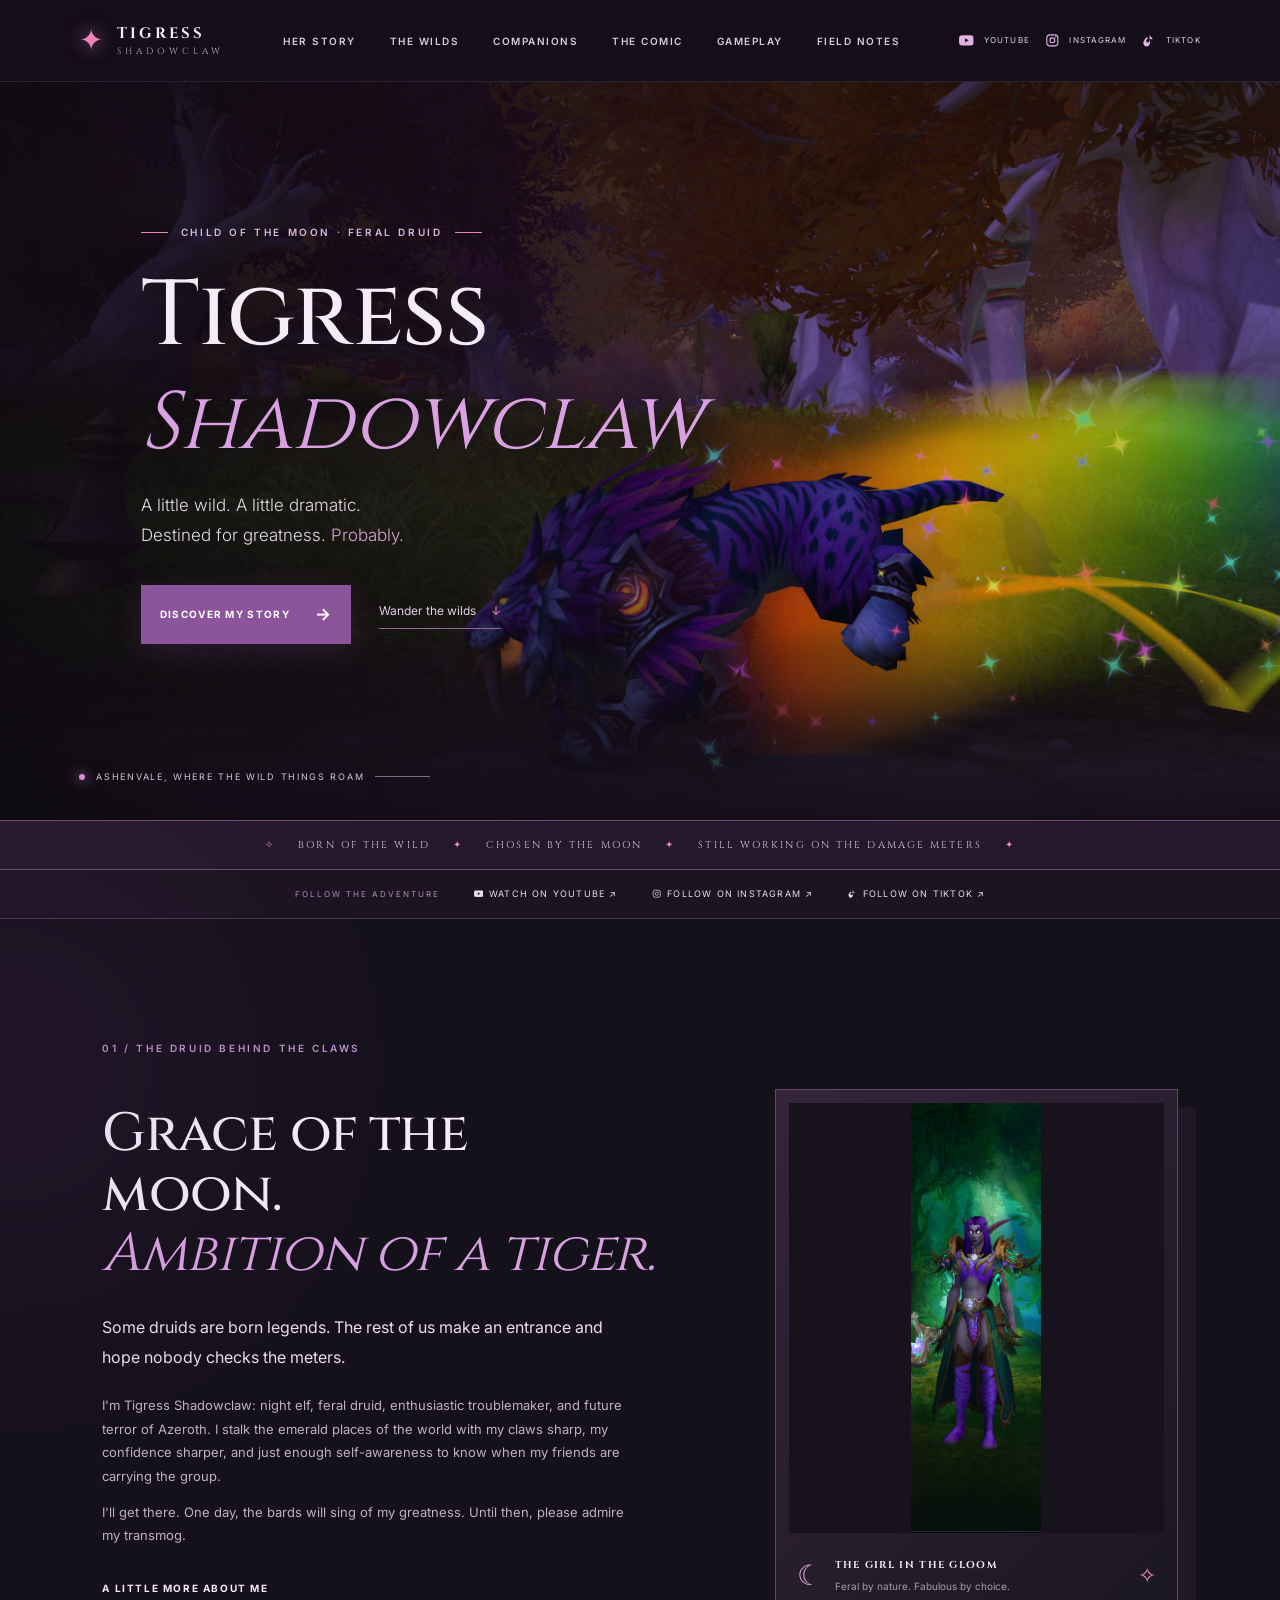
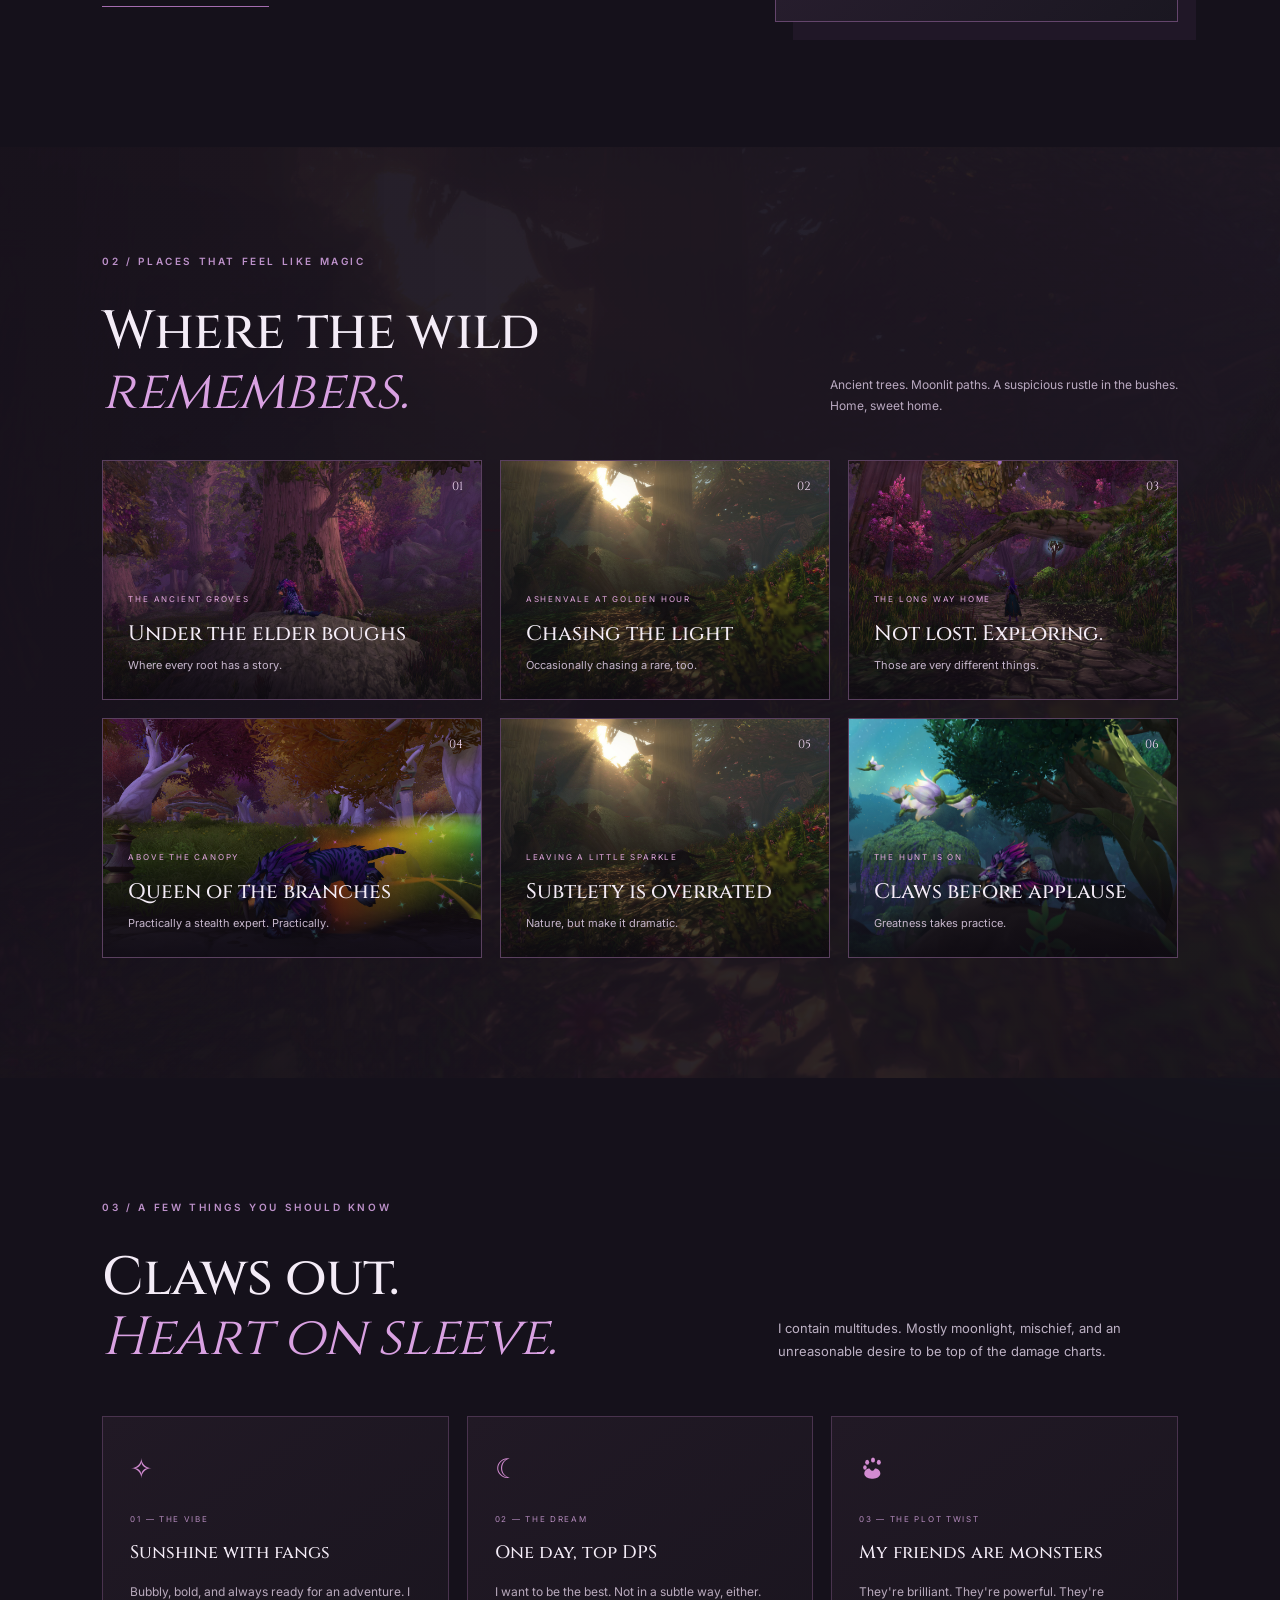
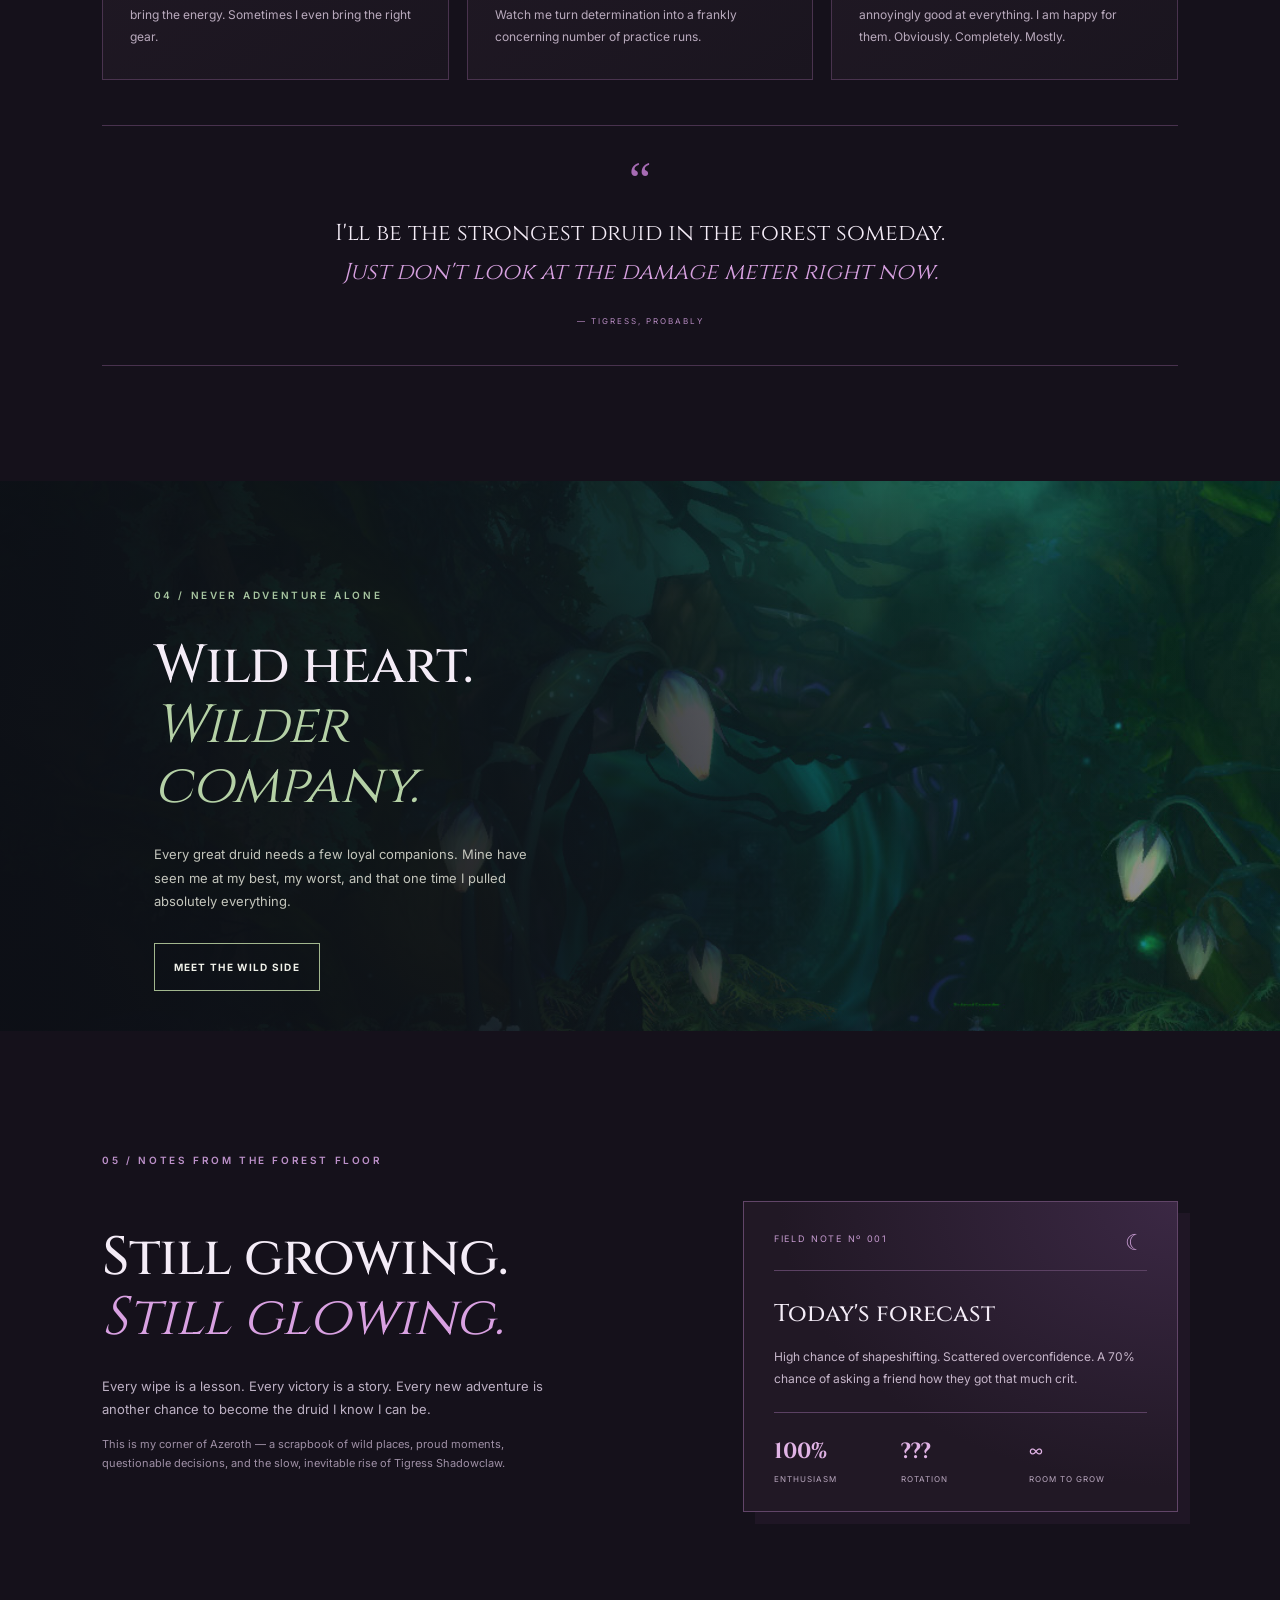
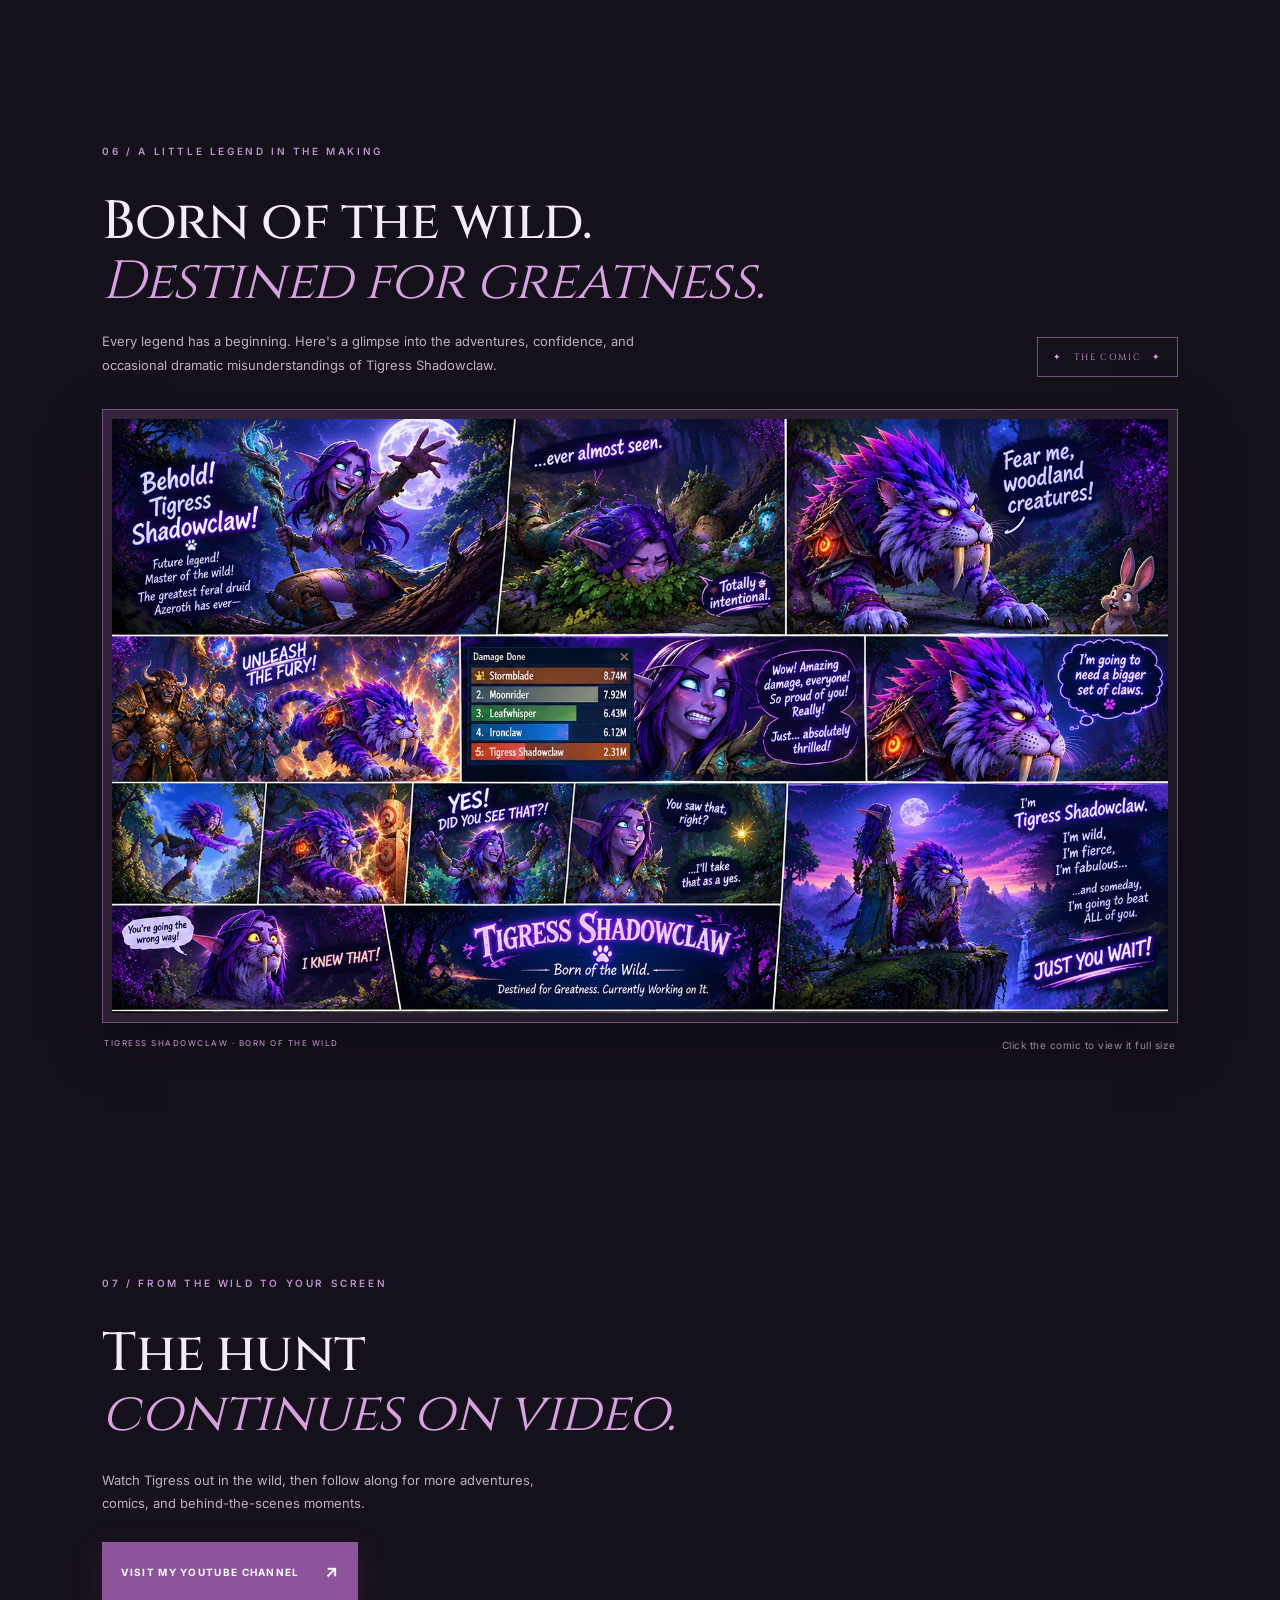
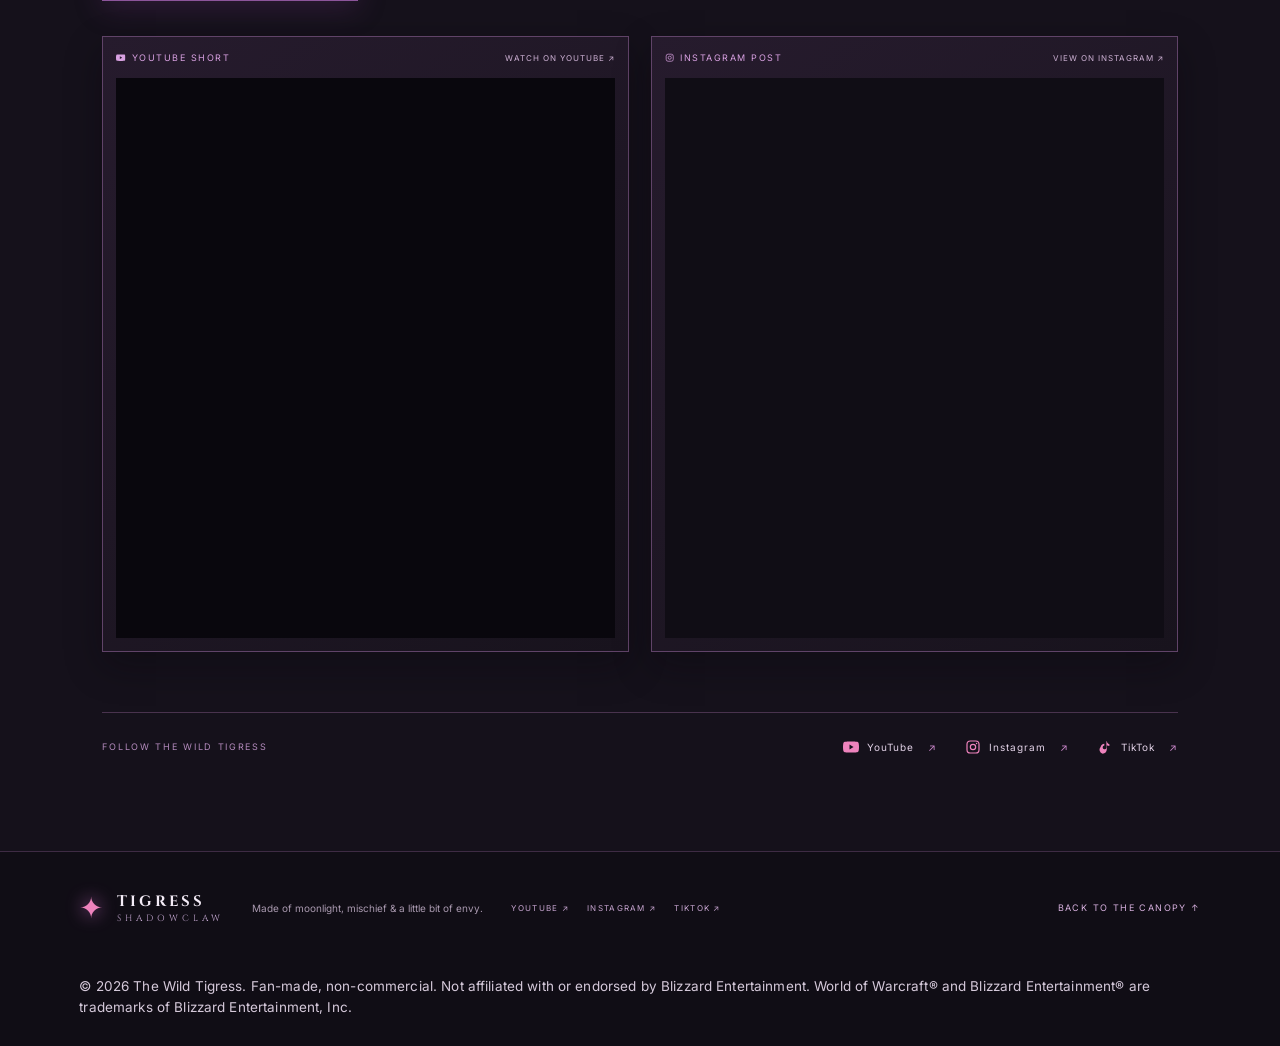
==== index.html @ ec0733a1 "Replace text-symbol social marks with inline icons. YouTube, Instagram, and TikTok now use small SVG" ====
<!DOCTYPE html>
<html lang="en">
<head>
<meta charset="utf-8">
<meta name="viewport" content="width=device-width, initial-scale=1">
<meta name="theme-color" content="#15111b">
<meta name="description" content="The Wild Tigress: the wilds, adventures, and almost-legendary deeds of Tigress Shadowclaw, Night Elf feral druid of Azeroth.">
<title>The Wild Tigress — Tigress Shadowclaw</title>
<link rel="icon" href="/favicon.ico" sizes="any">
<link rel="icon" type="image/png" sizes="32x32" href="assets/favicon-32.png">
<link rel="icon" type="image/png" sizes="16x16" href="assets/favicon-16.png">
<link rel="apple-touch-icon" href="assets/apple-touch-icon.png">
<meta property="og:type" content="website">
<meta property="og:site_name" content="The Wild Tigress">
<meta property="og:title" content="The Wild Tigress — Tigress Shadowclaw">
<meta property="og:description" content="The Wild Tigress: the wilds, adventures, and almost-legendary deeds of Tigress Shadowclaw, Night Elf feral druid of Azeroth.">
<meta property="og:url" content="https://www.thewildtigress.com/">
<meta property="og:image" content="https://www.thewildtigress.com/assets/og-share.jpg">
<meta property="og:image:width" content="1200">
<meta property="og:image:height" content="630">
<meta property="og:image:alt" content="The Wild Tigress — Tigress Shadowclaw, Night Elf feral druid">
<meta name="twitter:card" content="summary_large_image">
<meta name="twitter:title" content="The Wild Tigress — Tigress Shadowclaw">
<meta name="twitter:description" content="The Wild Tigress: the wilds, adventures, and almost-legendary deeds of Tigress Shadowclaw, Night Elf feral druid of Azeroth.">
<meta name="twitter:image" content="https://www.thewildtigress.com/assets/og-share.jpg">
<link rel="preconnect" href="https://fonts.googleapis.com">
<link rel="preconnect" href="https://fonts.gstatic.com" crossorigin>
<link href="https://fonts.googleapis.com/css2?family=Cinzel:wght@400;500;600;700;800&family=Inter:wght@300;400;500;600;700&display=swap" rel="stylesheet">
<link rel="stylesheet" href="style.css">
</head>
<body>
<svg class="icon-sprite" xmlns="http://www.w3.org/2000/svg" aria-hidden="true">
  <symbol id="icon-youtube" viewBox="0 0 24 24"><path d="M23.5 6.2a3 3 0 0 0-2.1-2.1C19.5 3.6 12 3.6 12 3.6s-7.5 0-9.4.5A3 3 0 0 0 .5 6.2 31.8 31.8 0 0 0 0 12a31.8 31.8 0 0 0 .5 5.8 3 3 0 0 0 2.1 2.1c1.9.5 9.4.5 9.4.5s7.5 0 9.4-.5a3 3 0 0 0 2.1-2.1A31.8 31.8 0 0 0 24 12a31.8 31.8 0 0 0-.5-5.8zM9.75 15.57V8.43L15.84 12l-6.09 3.57z"/></symbol>
  <symbol id="icon-instagram" viewBox="0 0 24 24"><rect x="3" y="3" width="18" height="18" rx="5" fill="none" stroke="currentColor" stroke-width="1.8"/><circle cx="12" cy="12" r="4" fill="none" stroke="currentColor" stroke-width="1.8"/><circle cx="17.4" cy="6.6" r="1.1"/></symbol>
  <symbol id="icon-tiktok" viewBox="0 0 24 24"><path d="M14.5 3c.4 2.4 1.8 4.2 4.1 4.8v2.6c-1.4 0-2.7-.4-3.9-1.2v6.7c0 3.4-2.7 6.1-6.2 6.1A6.1 6.1 0 0 1 5.4 12c.5-2.8 2.8-4.8 5.6-5v2.7c-1.3.2-2.4 1.3-2.5 2.7a2.9 2.9 0 0 0 3.4 2.9c1.3-.2 2.2-1.3 2.2-2.6V3h2.4z"/></symbol>
  <symbol id="icon-paw" viewBox="0 0 24 24"><ellipse cx="7" cy="7.1" rx="1.7" ry="2.15"/><ellipse cx="12" cy="5.2" rx="1.7" ry="2.15"/><ellipse cx="17" cy="7.1" rx="1.7" ry="2.15"/><ellipse cx="5.1" cy="11.5" rx="1.5" ry="1.9"/><path d="M12 21.2c3.5 0 6.3-2 6.3-4.7 0-2.2-2.2-3.5-3.7-4-.6-.2-1.3.3-1.6.9-.3.6-.9.9-1.5.9h-.2c-.6 0-1.2-.3-1.5-.9-.3-.6-1-1.1-1.6-.9-1.5.5-3.7 1.8-3.7 4 0 2.7 2.8 4.7 6.3 4.7z"/></symbol>
</svg>
<div class="ambient ambient-one"></div><div class="ambient ambient-two"></div>
<header class="topbar">
  <a class="brand" href="#home" aria-label="Tigress Shadowclaw home"><span class="brand-mark">✦</span><span><b>TIGRESS</b><small>SHADOWCLAW</small></span></a>
  <button class="menu-toggle" aria-label="Open navigation" aria-expanded="false">☰</button>
  <nav class="nav" id="nav">
    <a href="#story">HER STORY</a><a href="#wilds">THE WILDS</a><a href="#companions">COMPANIONS</a><a href="#comic">THE COMIC</a><a href="#gameplay">GAMEPLAY</a><a href="#fieldnotes">FIELD NOTES</a>
  </nav>
  <div class="top-social"><a href="https://www.youtube.com/@TheWildTigress" target="_blank" rel="noopener noreferrer" aria-label="Visit Tigress Shadowclaw on YouTube"><svg class="icon" aria-hidden="true"><use href="#icon-youtube"></use></svg><span>YOUTUBE</span></a><a href="https://www.instagram.com/the.wild.tigress/" target="_blank" rel="noopener noreferrer" aria-label="Visit Tigress Shadowclaw on Instagram"><svg class="icon" aria-hidden="true"><use href="#icon-instagram"></use></svg><span>INSTAGRAM</span></a><a href="https://www.tiktok.com/@thewildtigress" target="_blank" rel="noopener noreferrer" aria-label="Visit The Wild Tigress on TikTok"><svg class="icon" aria-hidden="true"><use href="#icon-tiktok"></use></svg><span>TIKTOK</span></a></div>
</header>

<main>
<section class="hero" id="home">
  <video class="hero-video" autoplay muted loop playsinline preload="metadata" poster="assets/feral-canopy.jpg" aria-label="Tigress Shadowclaw prowling through an enchanted forest">
    <source src="assets/tigress-banner.mp4" type="video/mp4">
  </video><div class="hero-shade"></div>
  <div class="hero-content">
    <div class="eyebrow"><span class="eyebrow-line"></span> CHILD OF THE MOON · FERAL DRUID <span class="eyebrow-line"></span></div>
    <h1>Tigress<br><em>Shadowclaw</em></h1>
    <p class="hero-subtitle">A little wild. A little dramatic.<br>Destined for greatness. <span>Probably.</span></p>
    <div class="hero-actions"><a class="button button-primary" href="#story">DISCOVER MY STORY <span>→</span></a><a class="text-link" href="#wilds">Wander the wilds <span>↓</span></a></div>
  </div>
  <div class="hero-caption"><span class="caption-dot"></span> ASHENVALE, WHERE THE WILD THINGS ROAM <span class="caption-rule"></span></div>
</section>

<div class="marquee" aria-label="Druid motto"><span>✧</span> BORN OF THE WILD <i>✦</i> CHOSEN BY THE MOON <i>✦</i> STILL WORKING ON THE DAMAGE METERS <i>✦</i></div>
<div class="top-follow"><span>FOLLOW THE ADVENTURE</span><a href="https://www.youtube.com/@TheWildTigress" target="_blank" rel="noopener noreferrer"><svg class="icon" aria-hidden="true"><use href="#icon-youtube"></use></svg> WATCH ON YOUTUBE ↗</a><a href="https://www.instagram.com/the.wild.tigress/" target="_blank" rel="noopener noreferrer"><svg class="icon" aria-hidden="true"><use href="#icon-instagram"></use></svg> FOLLOW ON INSTAGRAM ↗</a><a href="https://www.tiktok.com/@thewildtigress" target="_blank" rel="noopener noreferrer"><svg class="icon" aria-hidden="true"><use href="#icon-tiktok"></use></svg> FOLLOW ON TIKTOK ↗</a></div>

<section class="intro section-wrap" id="story">
  <div class="section-kicker">01 / THE DRUID BEHIND THE CLAWS</div>
  <div class="intro-grid">
    <div class="intro-copy"><h2>Grace of the moon.<br><em>Ambition of a tiger.</em></h2>
      <p class="lead">Some druids are born legends. The rest of us make an entrance and hope nobody checks the meters.</p>
      <p>I'm Tigress Shadowclaw: night elf, feral druid, enthusiastic troublemaker, and future terror of Azeroth. I stalk the emerald places of the world with my claws sharp, my confidence sharper, and just enough self-awareness to know when my friends are carrying the group.</p>
      <p>I'll get there. One day, the bards will sing of my greatness. Until then, please admire my transmog.</p>
      <a class="underlined-link" href="#fieldnotes">A LITTLE MORE ABOUT ME</a>
    </div>
    <div class="portrait-card"><div class="portrait-frame"><img src="assets/tigress-portrait.png" alt="Tigress Shadowclaw, purple-skinned night elf druid in nature-inspired armor"></div><div class="portrait-label"><span class="moon-symbol">☾</span><div><b>THE GIRL IN THE GLOOM</b><small>Feral by nature. Fabulous by choice.</small></div><span class="portrait-star">✧</span></div></div>
  </div>
</section>

<section class="wilds" id="wilds">
  <div class="wilds-backdrop"></div>
  <div class="section-wrap wilds-inner">
    <div class="section-kicker">02 / PLACES THAT FEEL LIKE MAGIC</div>
    <div class="wilds-heading"><h2>Where the wild<br><em>remembers.</em></h2><p>Ancient trees. Moonlit paths. A suspicious rustle in the bushes.<br>Home, sweet home.</p></div>
    <div class="gallery">
      <article class="gallery-card gallery-large"><img src="assets/moonlit-grove.jpg" alt="A quiet purple forest filled with ancient trees"><div class="gallery-overlay"><span>THE ANCIENT GROVES</span><h3>Under the elder boughs</h3><p>Where every root has a story.</p></div><span class="card-number">01</span></article>
      <article class="gallery-card"><img src="assets/sunlit-wilds.jpg" alt="Golden sunlight falling across a lush forest floor"><div class="gallery-overlay"><span>ASHENVALE AT GOLDEN HOUR</span><h3>Chasing the light</h3><p>Occasionally chasing a rare, too.</p></div><span class="card-number">02</span></article>
      <article class="gallery-card"><img src="assets/forest-path.jpg" alt="A winding stone path through a mystical purple forest"><div class="gallery-overlay"><span>THE LONG WAY HOME</span><h3>Not lost. Exploring.</h3><p>Those are very different things.</p></div><span class="card-number">03</span></article>
      <article class="gallery-card"><img src="assets/feral-canopy.jpg" alt="Tigress in her vivid purple feral cat form beneath enchanted forest flowers"><div class="gallery-overlay"><span>ABOVE THE CANOPY</span><h3>Queen of the branches</h3><p>Practically a stealth expert. Practically.</p></div><span class="card-number">04</span></article>
      <article class="gallery-card"><img src="assets/feral-rainbow-trail.jpg" alt="Tigress racing through a forest with a trail of magical color"><div class="gallery-overlay"><span>LEAVING A LITTLE SPARKLE</span><h3>Subtlety is overrated</h3><p>Nature, but make it dramatic.</p></div><span class="card-number">05</span></article>
      <article class="gallery-card"><img src="assets/canopy-prowl.jpg" alt="Tigress prowling along a forest path in her feral form"><div class="gallery-overlay"><span>THE HUNT IS ON</span><h3>Claws before applause</h3><p>Greatness takes practice.</p></div><span class="card-number">06</span></article>
    </div>
  </div>
</section>

<section class="personality section-wrap">
  <div class="section-kicker">03 / A FEW THINGS YOU SHOULD KNOW</div>
  <div class="personality-head"><h2>Claws out.<br><em>Heart on sleeve.</em></h2><p>I contain multitudes. Mostly moonlight, mischief, and an unreasonable desire to be top of the damage charts.</p></div>
  <div class="traits">
    <article class="trait"><div class="trait-icon">✧</div><div class="trait-num">01 — THE VIBE</div><h3>Sunshine with fangs</h3><p>Bubbly, bold, and always ready for an adventure. I bring the energy. Sometimes I even bring the right gear.</p></article>
    <article class="trait"><div class="trait-icon">☾</div><div class="trait-num">02 — THE DREAM</div><h3>One day, top DPS</h3><p>I want to be the best. Not in a subtle way, either. Watch me turn determination into a frankly concerning number of practice runs.</p></article>
    <article class="trait"><div class="trait-icon"><svg class="icon" aria-hidden="true"><use href="#icon-paw"></use></svg></div><div class="trait-num">03 — THE PLOT TWIST</div><h3>My friends are monsters</h3><p>They're brilliant. They're powerful. They're annoyingly good at everything. I am happy for them. Obviously. Completely. Mostly.</p></article>
  </div>
  <div class="confession"><span class="quote-mark">“</span><p>I'll be the strongest druid in the forest someday.<br><em>Just don't look at the damage meter right now.</em></p><span class="confession-sig">— TIGRESS, PROBABLY</span></div>
</section>

<section class="companion-feature" id="companions">
  <img src="assets/spirit-companion.jpg" alt="A blue-purple druidic beast among glowing flowers and teal forest light">
  <div class="companion-overlay"></div><div class="companion-copy"><div class="section-kicker">04 / NEVER ADVENTURE ALONE</div><h2>Wild heart.<br><em>Wilder company.</em></h2><p>Every great druid needs a few loyal companions. Mine have seen me at my best, my worst, and that one time I pulled absolutely everything.</p><a class="button button-outline" href="#wilds">MEET THE WILD SIDE</a></div>
</section>

<section class="fieldnotes section-wrap" id="fieldnotes">
  <div class="section-kicker">05 / NOTES FROM THE FOREST FLOOR</div>
  <div class="fieldnotes-grid"><div><h2>Still growing.<br><em>Still glowing.</em></h2><p>Every wipe is a lesson. Every victory is a story. Every new adventure is another chance to become the druid I know I can be.</p><p class="fieldnote-small">This is my corner of Azeroth — a scrapbook of wild places, proud moments, questionable decisions, and the slow, inevitable rise of Tigress Shadowclaw.</p></div>
  <div class="note-card"><div class="note-top"><span>FIELD NOTE Nº 001</span><span>☾</span></div><h3>Today's forecast</h3><p>High chance of shapeshifting. Scattered overconfidence. A 70% chance of asking a friend how they got that much crit.</p><div class="note-stats"><div><b>100%</b><small>ENTHUSIASM</small></div><div><b>???</b><small>ROTATION</small></div><div><b>∞</b><small>ROOM TO GROW</small></div></div></div></div>
</section>

<section class="comic-section section-wrap" id="comic">
  <div class="section-kicker">06 / A LITTLE LEGEND IN THE MAKING</div>
  <div class="comic-heading"><div><h2>Born of the wild.<br><em>Destined for greatness.</em></h2><p>Every legend has a beginning. Here's a glimpse into the adventures, confidence, and occasional dramatic misunderstandings of Tigress Shadowclaw.</p></div><span class="comic-seal">✦ &nbsp; THE COMIC &nbsp; ✦</span></div>
  <a class="comic-art-link" href="assets/born-of-the-wild-comic.webp" target="_blank" rel="noopener noreferrer" aria-label="Open the full Tigress Shadowclaw comic in a new tab"><img class="comic-art" src="assets/born-of-the-wild-comic.webp" alt="Tigress Shadowclaw: Born of the Wild comic, featuring Tigress in night elf and purple saber-toothed cat forms"></a>
  <p class="comic-caption">TIGRESS SHADOWCLAW · BORN OF THE WILD <span>Click the comic to view it full size</span></p>
</section>

<section class="gameplay section-wrap" id="gameplay">
  <div class="section-kicker">07 / FROM THE WILD TO YOUR SCREEN</div>
  <div class="gameplay-copy gameplay-intro"><h2>The hunt<br><em>continues on video.</em></h2>
    <p>Watch Tigress out in the wild, then follow along for more adventures, comics, and behind-the-scenes moments.</p>
    <a class="button button-primary" href="https://www.youtube.com/@TheWildTigress" target="_blank" rel="noopener noreferrer">VISIT MY YOUTUBE CHANNEL <span>↗</span></a>
  </div>
  <div class="featured-media">
    <article class="media-card"><div class="media-heading"><span class="media-platform"><svg class="icon" aria-hidden="true"><use href="#icon-youtube"></use></svg> YOUTUBE SHORT</span><a href="https://www.youtube.com/shorts/rbfFp2AaDOM" target="_blank" rel="noopener noreferrer">WATCH ON YOUTUBE ↗</a></div>
      <div class="youtube-frame"><iframe src="https://www.youtube.com/embed/rbfFp2AaDOM" title="Date Night Goes Wrong | Tigress Shadowclaw Short" loading="lazy" allow="accelerometer; autoplay; clipboard-write; encrypted-media; gyroscope; picture-in-picture; web-share" referrerpolicy="strict-origin-when-cross-origin" allowfullscreen></iframe></div>
    </article>
    <article class="media-card instagram-card"><div class="media-heading"><span class="media-platform"><svg class="icon" aria-hidden="true"><use href="#icon-instagram"></use></svg> INSTAGRAM POST</span><a href="https://www.instagram.com/p/DfJedO3Om3U/" target="_blank" rel="noopener noreferrer">VIEW ON INSTAGRAM ↗</a></div>
      <div class="instagram-embed-wrap"><iframe src="https://www.instagram.com/p/DfJedO3Om3U/embed" title="Tigress Shadowclaw Instagram post" loading="lazy" allowtransparency="true" frameborder="0" scrolling="no"></iframe></div>
    </article>
  </div>
  <div class="social-strip"><span class="social-label">FOLLOW THE WILD TIGRESS</span><a href="https://www.youtube.com/@TheWildTigress" target="_blank" rel="noopener noreferrer"><span class="social-icon"><svg class="icon" aria-hidden="true"><use href="#icon-youtube"></use></svg></span> YouTube <span class="social-arrow">↗</span></a><a href="https://www.instagram.com/the.wild.tigress/" target="_blank" rel="noopener noreferrer"><span class="social-icon"><svg class="icon" aria-hidden="true"><use href="#icon-instagram"></use></svg></span> Instagram <span class="social-arrow">↗</span></a><a href="https://www.tiktok.com/@thewildtigress" target="_blank" rel="noopener noreferrer"><span class="social-icon"><svg class="icon" aria-hidden="true"><use href="#icon-tiktok"></use></svg></span> TikTok <span class="social-arrow">↗</span></a></div>
</section>
</main>

<footer><a class="brand footer-brand" href="#home"><span class="brand-mark">✦</span><span><b>TIGRESS</b><small>SHADOWCLAW</small></span></a><p>Made of moonlight, mischief & a little bit of envy.</p><div class="footer-social"><a href="https://www.youtube.com/@TheWildTigress" target="_blank" rel="noopener noreferrer">YOUTUBE ↗</a><a href="https://www.instagram.com/the.wild.tigress/" target="_blank" rel="noopener noreferrer">INSTAGRAM ↗</a><a href="https://www.tiktok.com/@thewildtigress" target="_blank" rel="noopener noreferrer">TIKTOK ↗</a></div><a href="#home" class="back-top">BACK TO THE CANOPY ↑</a><p class="copyright">© 2026 The Wild Tigress. Fan-made, non-commercial. Not affiliated with or endorsed by Blizzard Entertainment. World of Warcraft® and Blizzard Entertainment® are trademarks of Blizzard Entertainment, Inc.</p></footer>
<script src="script.js"></script>
</body></html>
---- style.css ----
*{box-sizing:border-box} :root{--ink:#f4ecf7;--muted:#bdb1c4;--bg:#15111b;--panel:#201725;--violet:#b875d1;--pink:#ee83bd;--green:#9ebc8d;--gold:#d6bd85;--serif:'Cinzel',Georgia,serif;--sans:'Inter',Arial,sans-serif}html{scroll-behavior:smooth;scroll-padding-top:82px}body{margin:0;background:var(--bg);color:var(--ink);font-family:var(--sans);font-size:14px;line-height:1.8;overflow-x:hidden}a{color:inherit;text-decoration:none}.ambient{position:absolute;width:430px;height:430px;border-radius:50%;filter:blur(130px);opacity:.11;pointer-events:none}.ambient-one{top:850px;left:-200px;background:#8b3fa7}.ambient-two{top:2200px;right:-200px;background:#267d68}.topbar{height:82px;padding:0 6.2%;display:flex;align-items:center;justify-content:space-between;gap:30px;position:sticky;top:0;z-index:20;background:rgba(20,15,25,.93);border-bottom:1px solid rgba(220,185,231,.12);backdrop-filter:blur(18px)}.brand{display:flex;align-items:center;gap:12px;letter-spacing:2px}.brand-mark{font-size:29px;color:var(--pink);text-shadow:0 0 18px #bd6abf}.brand b,.brand small{display:block;font-family:var(--serif);line-height:1.35}.brand b{font-size:15px;letter-spacing:3px}.brand small{font-size:9px;color:#c5a8d2;letter-spacing:4px}.nav{display:flex;gap:34px}.nav a,.top-cta{font-size:10px;letter-spacing:1.5px;font-weight:600;color:#d9ccdf;transition:color .2s}.nav a:hover,.top-cta:hover{color:var(--pink)}.top-cta{border:1px solid #75527d;padding:11px 15px}.top-cta span{margin-left:9px;color:var(--pink)}.menu-toggle{display:none;background:none;border:0;color:white;font-size:24px}.hero{height:min(780px,82vh);min-height:600px;position:relative;display:flex;align-items:center;overflow:hidden;background:#1a1820}.hero-video,.hero-shade{position:absolute;inset:0;width:100%;height:100%}.hero-video{object-fit:cover;object-position:center 48%;transform:scale(1.025);background:#15111b}.hero-shade{background:linear-gradient(90deg,rgba(14,10,17,.91) 0%,rgba(19,12,23,.68) 37%,rgba(20,12,22,.16) 74%,rgba(18,12,20,.3) 100%),linear-gradient(0deg,#15111b 0%,transparent 26%,rgba(13,9,17,.12) 75%,rgba(13,9,17,.35) 100%)}.hero-content{position:relative;z-index:1;margin-left:11%;padding:35px 0 70px;max-width:680px}.eyebrow,.section-kicker{font-size:10px;letter-spacing:2.6px;color:#d8b7e1;font-weight:600}.eyebrow{display:flex;align-items:center;gap:13px}.eyebrow-line{width:27px;height:1px;background:var(--pink)}h1,h2,h3,p{margin-top:0}h1,h2{font-family:var(--serif);font-weight:500;line-height:1.12;letter-spacing:-.8px}h1{font-size:clamp(48px,7.2vw,94px);margin:24px 0 18px;text-shadow:0 5px 35px #130c19}h1 em,h2 em{font-weight:400;color:#d9a1e2}h1 em{font-size:.88em}.hero-subtitle{font-size:17px;line-height:1.8;color:#e6dce9;font-weight:300}.hero-subtitle span{color:#d4a6d9}.hero-actions{display:flex;align-items:center;gap:28px;margin-top:34px}.button{display:inline-flex;align-items:center;gap:25px;padding:14px 19px;font-size:10px;font-weight:700;letter-spacing:1.3px;transition:transform .2s,background .2s}.button:hover{transform:translateY(-3px)}.button-primary{background:#8c559b;color:white;box-shadow:0 8px 28px #5c2d6955}.button-primary:hover{background:#a56bb1}.button span{font-size:17px}.text-link{font-size:12px;color:#e0d0e5;border-bottom:1px solid #8d6c95;padding-bottom:6px}.text-link span{margin-left:12px;color:var(--pink)}.hero-caption{position:absolute;left:6.2%;bottom:35px;font-size:9px;letter-spacing:1.7px;color:#d5c5d8;display:flex;align-items:center;gap:11px}.caption-dot{width:6px;height:6px;background:#d88ed4;border-radius:50%;box-shadow:0 0 12px #e79bd9}.caption-rule{width:55px;height:1px;background:#806d84}.marquee{padding:15px 10px;background:#24192a;border-top:1px solid #6d4a74;border-bottom:1px solid #6d4a74;text-align:center;font-family:var(--serif);font-size:10px;letter-spacing:2.1px;color:#d8c5df}.marquee span,.marquee i{font-style:normal;color:var(--pink);margin:0 18px}.section-wrap{width:min(1120px,84%);margin:0 auto}.intro{padding-top:120px;padding-bottom:125px}.section-kicker{margin-bottom:32px;color:#bd91ca}.intro-grid{display:grid;grid-template-columns:1.1fr .8fr;align-items:center;gap:11%}.intro h2,.personality h2,.fieldnotes h2,.companion-copy h2,.wilds h2{font-size:clamp(35px,4.2vw,54px);margin-bottom:27px}.intro-copy p{color:var(--muted);max-width:540px;font-size:13px}.intro-copy .lead{font-size:16px;color:#eaddec;line-height:1.9;margin-bottom:22px}.underlined-link{display:inline-block;margin-top:18px;font-size:10px;font-weight:700;letter-spacing:1.6px;border-bottom:1px solid #a46cb0;padding-bottom:9px}.underlined-link span{color:var(--pink);margin-left:15px}.portrait-card{position:relative;padding:13px;border:1px solid #64456c;background:linear-gradient(135deg,#35243b,#1a1721);box-shadow:18px 18px 0 rgba(106,64,113,.13)}.portrait-frame{height:430px;overflow:hidden;background:#17121c;display:flex;justify-content:center}.portrait-frame img{height:100%;width:100%;object-fit:contain;object-position:center top}.portrait-label{display:flex;align-items:center;gap:13px;padding:17px 8px 7px}.moon-symbol{font-size:28px;color:#d9a0df}.portrait-label b,.portrait-label small{display:block}.portrait-label b{font-family:var(--serif);font-size:10px;letter-spacing:1.3px}.portrait-label small{font-size:10px;color:#a99aad;margin-top:3px}.portrait-star{margin-left:auto;color:var(--pink);font-size:22px}.wilds{position:relative;padding:105px 0 120px;background:#1d1722;overflow:hidden}.wilds-backdrop{position:absolute;inset:0;background:linear-gradient(90deg,rgba(23,17,28,.97),rgba(26,18,31,.87)),url('assets/sunlit-wilds.jpg') center/cover;opacity:.95}.wilds-inner{position:relative}.wilds-heading{display:flex;align-items:end;justify-content:space-between;margin-bottom:38px}.wilds-heading h2{margin:0}.wilds-heading p{font-size:12px;color:#b9a9c0;margin:0 0 5px;max-width:370px}.gallery{display:grid;grid-template-columns:1.15fr 1fr 1fr;grid-auto-rows:240px;gap:18px}.gallery-card{position:relative;overflow:hidden;background:#2a2030;border:1px solid #5a405f}.gallery-card img{width:100%;height:100%;object-fit:cover;transition:transform .7s;filter:saturate(.85)}.gallery-card:hover img{transform:scale(1.05)}.gallery-card:after{content:"";position:absolute;inset:25% 0 0;background:linear-gradient(0deg,rgba(13,9,17,.9),transparent)}.gallery-overlay{position:absolute;z-index:1;bottom:23px;left:25px}.gallery-overlay span{font-size:8px;letter-spacing:1.8px;color:#e3a8e0}.gallery-overlay h3{font-family:var(--serif);font-weight:500;font-size:21px;margin:7px 0 2px}.gallery-overlay p{font-size:11px;color:#c6b6cc;margin:0}.card-number{position:absolute;right:18px;top:15px;z-index:2;font-family:var(--serif);color:#f2d9f4;font-size:12px}.personality{padding-top:120px;padding-bottom:115px}.personality-head{display:flex;align-items:end;justify-content:space-between;gap:40px}.personality-head h2{margin-bottom:0}.personality-head p{max-width:400px;color:var(--muted);font-size:13px;margin-bottom:5px}.traits{display:grid;grid-template-columns:repeat(3,1fr);gap:18px;margin-top:48px}.trait{border:1px solid #49334e;background:linear-gradient(145deg,#211925,#1a151f);padding:28px 27px 30px;min-height:260px;transition:border-color .25s,transform .25s}.trait:hover{border-color:#9c6ca8;transform:translateY(-4px)}.trait-icon{font-size:27px;color:#d28bd1;margin-bottom:18px}.trait-num{font-size:8px;letter-spacing:1.7px;color:#b48bbd}.trait h3{font-family:var(--serif);font-size:18px;font-weight:500;margin:11px 0}.trait p{color:#b9aabd;font-size:12px;line-height:1.9;margin:0}.confession{margin-top:45px;padding:34px 20px;text-align:center;border-top:1px solid #48324e;border-bottom:1px solid #48324e;position:relative}.quote-mark{font-family:Georgia,serif;font-size:50px;color:#a66bb4;line-height:.8}.confession p{font-family:var(--serif);font-size:clamp(16px,2.1vw,23px);line-height:1.7;margin:10px 0 13px}.confession p em{color:#d6a0df}.confession-sig{font-size:8px;letter-spacing:2px;color:#b68bc1}.companion-feature{height:550px;position:relative;overflow:hidden;background:#11221f}.companion-feature>img{position:absolute;inset:0;width:100%;height:100%;object-fit:cover;object-position:center 37%}.companion-overlay{position:absolute;inset:0;background:linear-gradient(90deg,rgba(13,15,22,.96),rgba(15,17,24,.82) 43%,rgba(14,18,20,.1) 100%),linear-gradient(0deg,rgba(16,13,20,.45),transparent)}.companion-copy{position:relative;padding:105px 0 0 12%;max-width:620px}.companion-copy .section-kicker{color:#a7c5a0}.companion-copy h2 em{color:#b5d1a6}.companion-copy p{color:#c3c5bc;max-width:400px;font-size:13px}.button-outline{border:1px solid #a2b78e;color:#f0f1e9;margin-top:16px}.button-outline:hover{background:#718d67}.fieldnotes{padding-top:120px;padding-bottom:125px}.fieldnotes-grid{display:grid;grid-template-columns:1fr .85fr;gap:12%;align-items:center}.fieldnotes-grid>div:first-child p{color:var(--muted);font-size:13px;max-width:450px}.fieldnote-small{font-size:11px!important;color:#9f90a6!important}.note-card{border:1px solid #614568;background:radial-gradient(ellipse at top right,#3b2844 0%,#211825 65%);padding:29px 30px 25px;box-shadow:12px 12px 0 rgba(122,71,132,.1)}.note-top{display:flex;justify-content:space-between;font-size:9px;letter-spacing:1.7px;color:#c69bd0;border-bottom:1px solid #5b4163;padding-bottom:17px}.note-top span:last-child{font-size:22px;line-height:1}.note-card h3{font-family:var(--serif);font-weight:500;font-size:24px;margin:22px 0 10px}.note-card p{font-size:12px;color:#c6b6ca}.note-stats{display:grid;grid-template-columns:repeat(3,1fr);border-top:1px solid #5b4163;padding-top:19px;margin-top:23px;gap:10px}.note-stats b,.note-stats small{display:block}.note-stats b{font-family:var(--serif);font-size:22px;color:#e0b3e5}.note-stats small{font-size:8px;letter-spacing:1px;color:#b9a7bf}footer{position:relative;display:flex;align-items:center;gap:28px;padding:30px 6.2% 55px;border-top:1px solid #3e2b44;background:#100d15}footer p{font-size:10px;color:#a999af;margin:0}footer .back-top{margin-left:auto;font-size:9px;letter-spacing:1.4px;color:#d8b1df}.copyright{position:absolute;bottom:14px;left:6.2%;font-size:7px;letter-spacing:1.2px;color:#75687b}@media(max-width:900px){.gallery{grid-template-columns:1fr 1fr;grid-auto-rows:220px}.gallery-large{grid-row:span 2}.topbar{padding:0 4%;gap:15px}.nav{gap:17px}.nav a{font-size:9px}.top-cta{display:none}.section-wrap{width:88%}.hero-content{margin-left:7%}.intro-grid{gap:6%;grid-template-columns:1fr .8fr}.portrait-frame{height:360px}.gallery{grid-template-rows:210px 210px}.companion-copy{padding-left:7%}}@media(max-width:650px){.gallery{grid-template-columns:1fr;grid-auto-rows:240px}.gallery-large{grid-row:auto}.topbar{height:70px}.menu-toggle{display:block;order:3}.nav{display:none;position:absolute;top:69px;left:0;right:0;padding:20px 7%;background:#19121f;border-bottom:1px solid #503657;flex-direction:column;gap:18px}.nav.open{display:flex}.nav a{font-size:11px}.hero{min-height:610px;height:78vh}.hero-content{margin-left:7%;margin-right:6%;padding-bottom:45px}.eyebrow{font-size:8px;letter-spacing:1.5px;gap:7px}.eyebrow-line{width:15px}h1{font-size:clamp(48px,13vw,72px)}.hero-subtitle{font-size:15px}.hero-actions{align-items:flex-start;flex-direction:column;gap:20px}.hero-caption{font-size:7px;letter-spacing:1px;left:5%;bottom:24px}.caption-rule{display:none}.marquee{font-size:8px;letter-spacing:1px}.marquee span,.marquee i{margin:0 5px}.section-wrap{width:86%}.intro,.personality,.fieldnotes{padding-top:78px;padding-bottom:80px}.intro-grid,.fieldnotes-grid{grid-template-columns:1fr;gap:42px}.intro h2,.personality h2,.fieldnotes h2,.companion-copy h2,.wilds h2{font-size:38px}.portrait-card{max-width:400px;margin:auto;width:100%}.portrait-frame{height:390px}.wilds{padding:78px 0}.wilds-heading,.personality-head{display:block}.wilds-heading p,.personality-head p{margin-top:22px}.gallery{grid-template-columns:1fr;grid-template-rows:280px 240px 240px}.gallery-large{grid-row:auto}.traits{grid-template-columns:1fr;margin-top:30px}.trait{min-height:0}.confession{margin-top:30px;padding:25px 10px}.companion-feature{height:590px}.companion-feature>img{object-position:60% center}.companion-overlay{background:linear-gradient(90deg,rgba(13,15,22,.94),rgba(15,17,24,.63) 80%),linear-gradient(0deg,rgba(16,13,20,.4),transparent)}.companion-copy{padding:80px 7% 0}.note-card{padding:24px 20px}.note-stats{gap:5px}.note-stats small{font-size:7px}footer{padding:28px 7% 60px;flex-wrap:wrap;gap:14px}footer p{order:3;width:100%}footer .back-top{font-size:8px}.copyright{left:7%;right:7%;font-size:6px;line-height:1.5}}@media(prefers-reduced-motion:reduce){html{scroll-behavior:auto}*,*:before,*:after{animation-duration:.01ms!important;animation-iteration-count:1!important;transition-duration:.01ms!important}}
.gameplay{padding-top:110px;padding-bottom:95px}.gameplay-grid{display:grid;grid-template-columns:1fr .9fr;gap:10%;align-items:center}.gameplay-copy h2{font-family:var(--serif);font-size:clamp(35px,4.2vw,54px);font-weight:500;line-height:1.12;letter-spacing:-.8px;margin:0 0 24px}.gameplay-copy h2 em{font-weight:400;color:#d9a1e2}.gameplay-copy p{color:var(--muted);font-size:13px;max-width:460px;margin-bottom:27px}.video-coming{min-height:270px;position:relative;display:flex;flex-direction:column;align-items:center;justify-content:center;text-align:center;padding:30px;border:1px solid #67486f;background:radial-gradient(ellipse at 50% 0%,#43294e 0%,#211825 66%);overflow:hidden}.video-coming:before,.video-coming:after{content:'✦  ·  ✧  ·  ✦';position:absolute;color:#b879ca;opacity:.45;letter-spacing:16px;font-size:18px}.video-coming:before{top:22px;left:15px}.video-coming:after{bottom:18px;right:8px}.play-orb{width:58px;height:58px;border-radius:50%;display:grid;place-items:center;padding-left:4px;background:#9155a1;color:white;box-shadow:0 0 35px #a85dbb66;font-size:19px;margin-bottom:20px;transition:transform .2s}.video-coming:hover .play-orb{transform:scale(1.08)}.video-tag{font-size:8px;letter-spacing:2px;color:#d9a1e2}.video-coming h3{font-family:var(--serif);font-size:23px;font-weight:500;margin:10px 0 4px}.video-coming p{color:#b9aabd;font-size:11px;margin:0}.social-strip{display:flex;align-items:center;gap:28px;border-top:1px solid #49334e;margin-top:60px;padding-top:25px}.social-label{font-size:9px;letter-spacing:1.7px;color:#b48bbd;margin-right:auto}.social-strip>a,.footer-social a{font-size:10px;letter-spacing:1px;color:#e2d2e7;transition:color .2s}.social-strip>a:hover,.footer-social a:hover{color:var(--pink)}.social-icon{color:var(--pink);font-size:15px;margin-right:7px}.social-arrow{color:#d08bd0;margin-left:8px}.footer-social{display:flex;gap:18px}.footer-social a{font-size:8px;letter-spacing:1.3px;color:#c7a5d0}
@media(max-width:900px){.gameplay-grid{gap:6%}.social-strip{gap:18px}}
@media(max-width:650px){.gameplay{padding-top:78px;padding-bottom:70px}.gameplay-grid{grid-template-columns:1fr;gap:35px}.video-coming{min-height:230px}.social-strip{align-items:flex-start;flex-wrap:wrap;gap:15px 20px;margin-top:38px}.social-label{width:100%;margin:0}.footer-social{order:4;width:100%}}

/* Comic feature */
.comic-section{padding-top:105px;padding-bottom:110px}.comic-heading{display:flex;align-items:end;justify-content:space-between;gap:35px;margin-bottom:32px}.comic-heading h2{font-family:var(--serif);font-size:clamp(35px,4.2vw,54px);font-weight:500;line-height:1.12;margin:0 0 18px}.comic-heading h2 em{color:#d9a1e2;font-weight:400}.comic-heading p{color:var(--muted);font-size:13px;max-width:600px;margin:0}.comic-seal{white-space:nowrap;border:1px solid #75527d;padding:11px 15px;color:#d9a1e2;font-family:var(--serif);font-size:9px;letter-spacing:1.6px}.comic-art-link{display:block;border:1px solid #75527d;padding:9px;background:linear-gradient(135deg,#35243b,#1a1721);box-shadow:0 18px 45px #09070d88;transition:border-color .2s,transform .2s}.comic-art-link:hover{border-color:#d18bd4;transform:translateY(-3px)}.comic-art{display:block;width:100%;height:auto}.comic-caption{display:flex;justify-content:space-between;gap:15px;margin:13px 2px 0;color:#c69bd0;font-size:8px;letter-spacing:1.5px}.comic-caption span{color:#99899f;letter-spacing:.5px;text-transform:none;font-size:10px}@media(max-width:650px){.comic-section{padding-top:78px;padding-bottom:80px}.comic-heading{display:block}.comic-seal{display:inline-block;margin-top:20px}.comic-art-link{padding:5px}.comic-caption{flex-direction:column;gap:3px}}

/* Featured social links and embedded creator posts */
.top-social{display:flex;align-items:center;gap:15px;white-space:nowrap}.top-social a{font-size:14px;color:#e4b1e5;letter-spacing:1px;transition:color .2s}.top-social a span{font-size:8px;letter-spacing:1.1px;color:#e3d5e7;margin-left:4px}.top-social a:hover{color:#fff}
.top-follow{display:flex;align-items:center;justify-content:center;gap:34px;padding:16px 5%;background:#1b1421;border-bottom:1px solid #49334e}.top-follow>span{font-size:8px;letter-spacing:2px;color:#b48bbd}.top-follow a{font-size:9px;letter-spacing:1.2px;color:#eaddec}.top-follow a:hover{color:var(--pink)}
.gameplay-intro{max-width:700px;margin-bottom:35px}.featured-media{display:grid;grid-template-columns:1fr 1fr;gap:22px;align-items:start}.media-card{min-width:0;border:1px solid #604368;background:linear-gradient(145deg,#261b2d,#18131d);padding:13px;box-shadow:0 14px 35px #09070d55}.media-heading{display:flex;justify-content:space-between;align-items:center;gap:10px;margin-bottom:12px}.media-platform{font-size:9px;letter-spacing:1.5px;color:#d9a1e2}.media-heading>a{font-size:8px;letter-spacing:1px;color:#cdb1d4;white-space:nowrap}.media-heading>a:hover{color:#fff}.youtube-frame{position:relative;width:100%;aspect-ratio:9/16;max-height:560px;background:#09070d;overflow:hidden}.youtube-frame iframe{position:absolute;inset:0;width:100%;height:100%;border:0}.instagram-embed-wrap{height:560px;max-width:100%;overflow:hidden;background:#100d15;display:flex;justify-content:center}.instagram-embed-wrap iframe{width:100%;height:100%;max-width:540px;border:0;background:#100d15}

/* Readable fan disclaimer. The old 7px absolute line could not hold this sentence. */
footer{flex-wrap:wrap;align-items:center;padding-bottom:28px}
.copyright{position:static;flex:1 0 100%;width:100%;max-width:68rem;margin:14px 0 0;font-size:13.5px;line-height:1.55;letter-spacing:.01em;color:#d5c9da}
@media(max-width:650px){footer{padding-bottom:24px}.copyright{font-size:13px;line-height:1.5}}
@media(max-width:900px){.top-social a span{display:none}.top-follow{gap:20px}.featured-media{gap:14px}}
@media(max-width:650px){.topbar{gap:10px}.top-social{gap:10px;margin-left:auto}.top-social a{font-size:16px}.top-follow{flex-wrap:wrap;gap:10px 20px;padding:13px 4%}.top-follow>span{width:100%;text-align:center}.top-follow a{font-size:8px}.featured-media{grid-template-columns:1fr}.youtube-frame{max-height:600px}.instagram-embed-wrap{height:560px}.media-heading{flex-wrap:wrap}}

.icon-sprite{position:absolute;width:0;height:0;overflow:hidden}
.icon{width:1.05em;height:1.05em;display:inline-block;vertical-align:-.15em;fill:currentColor;flex:none}
.top-social a,.top-follow a,.media-platform,.social-strip>a{display:inline-flex;align-items:center;gap:6px}
.trait-icon .icon{width:28px;height:28px}
.social-icon{display:inline-flex;align-items:center;margin-right:2px}
.social-icon .icon{width:16px;height:16px}
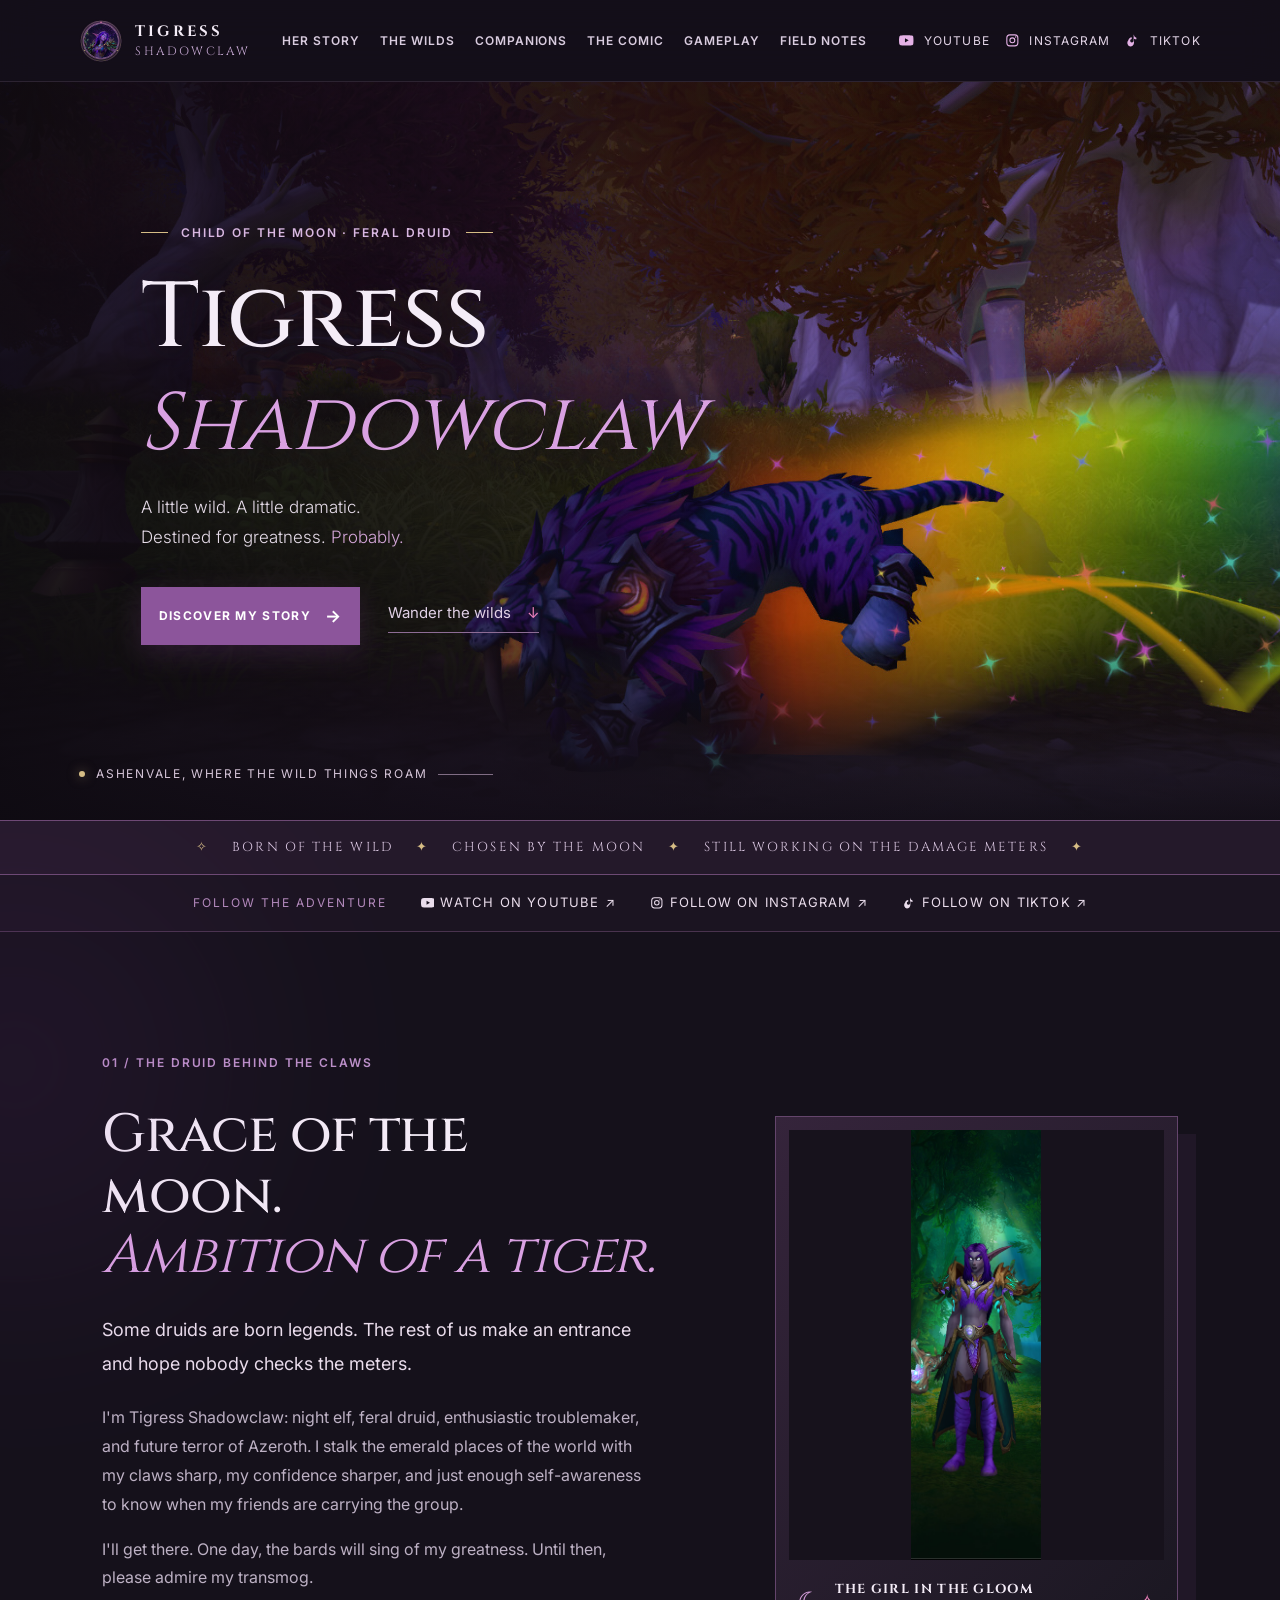
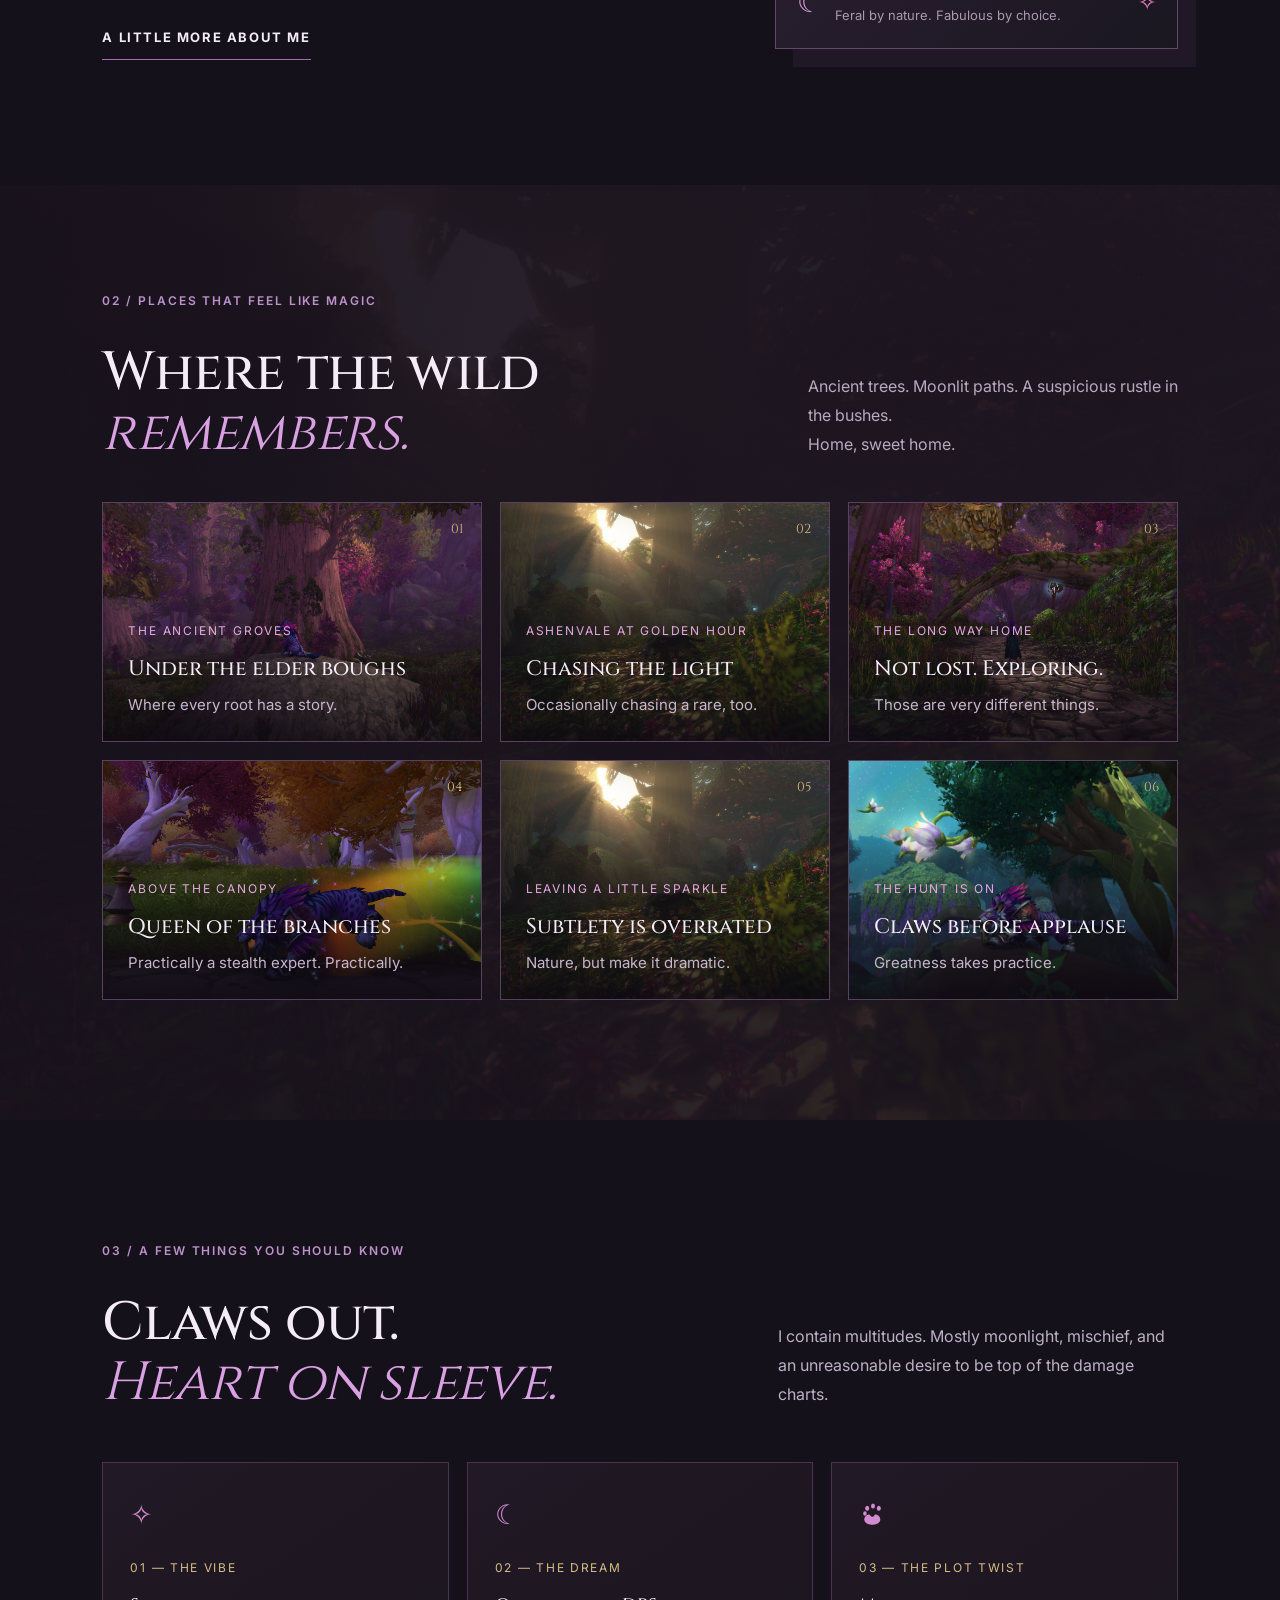
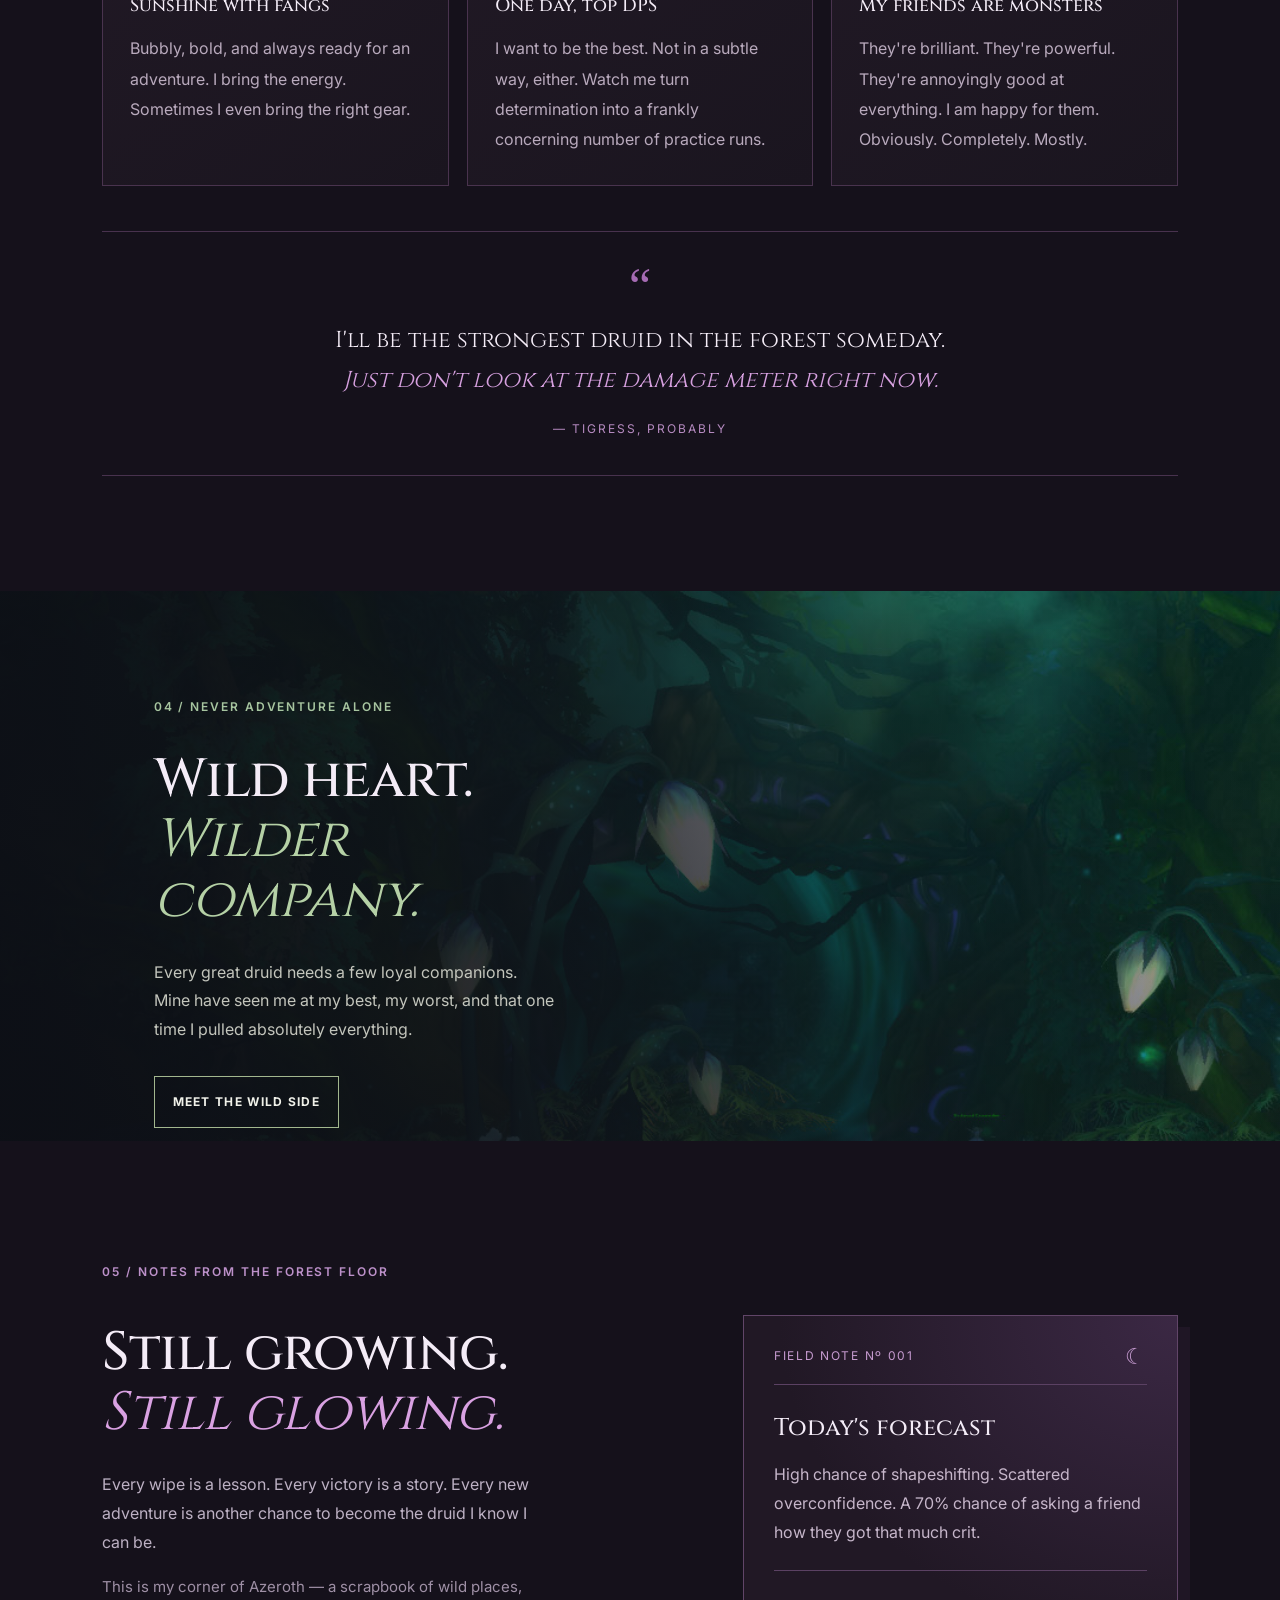
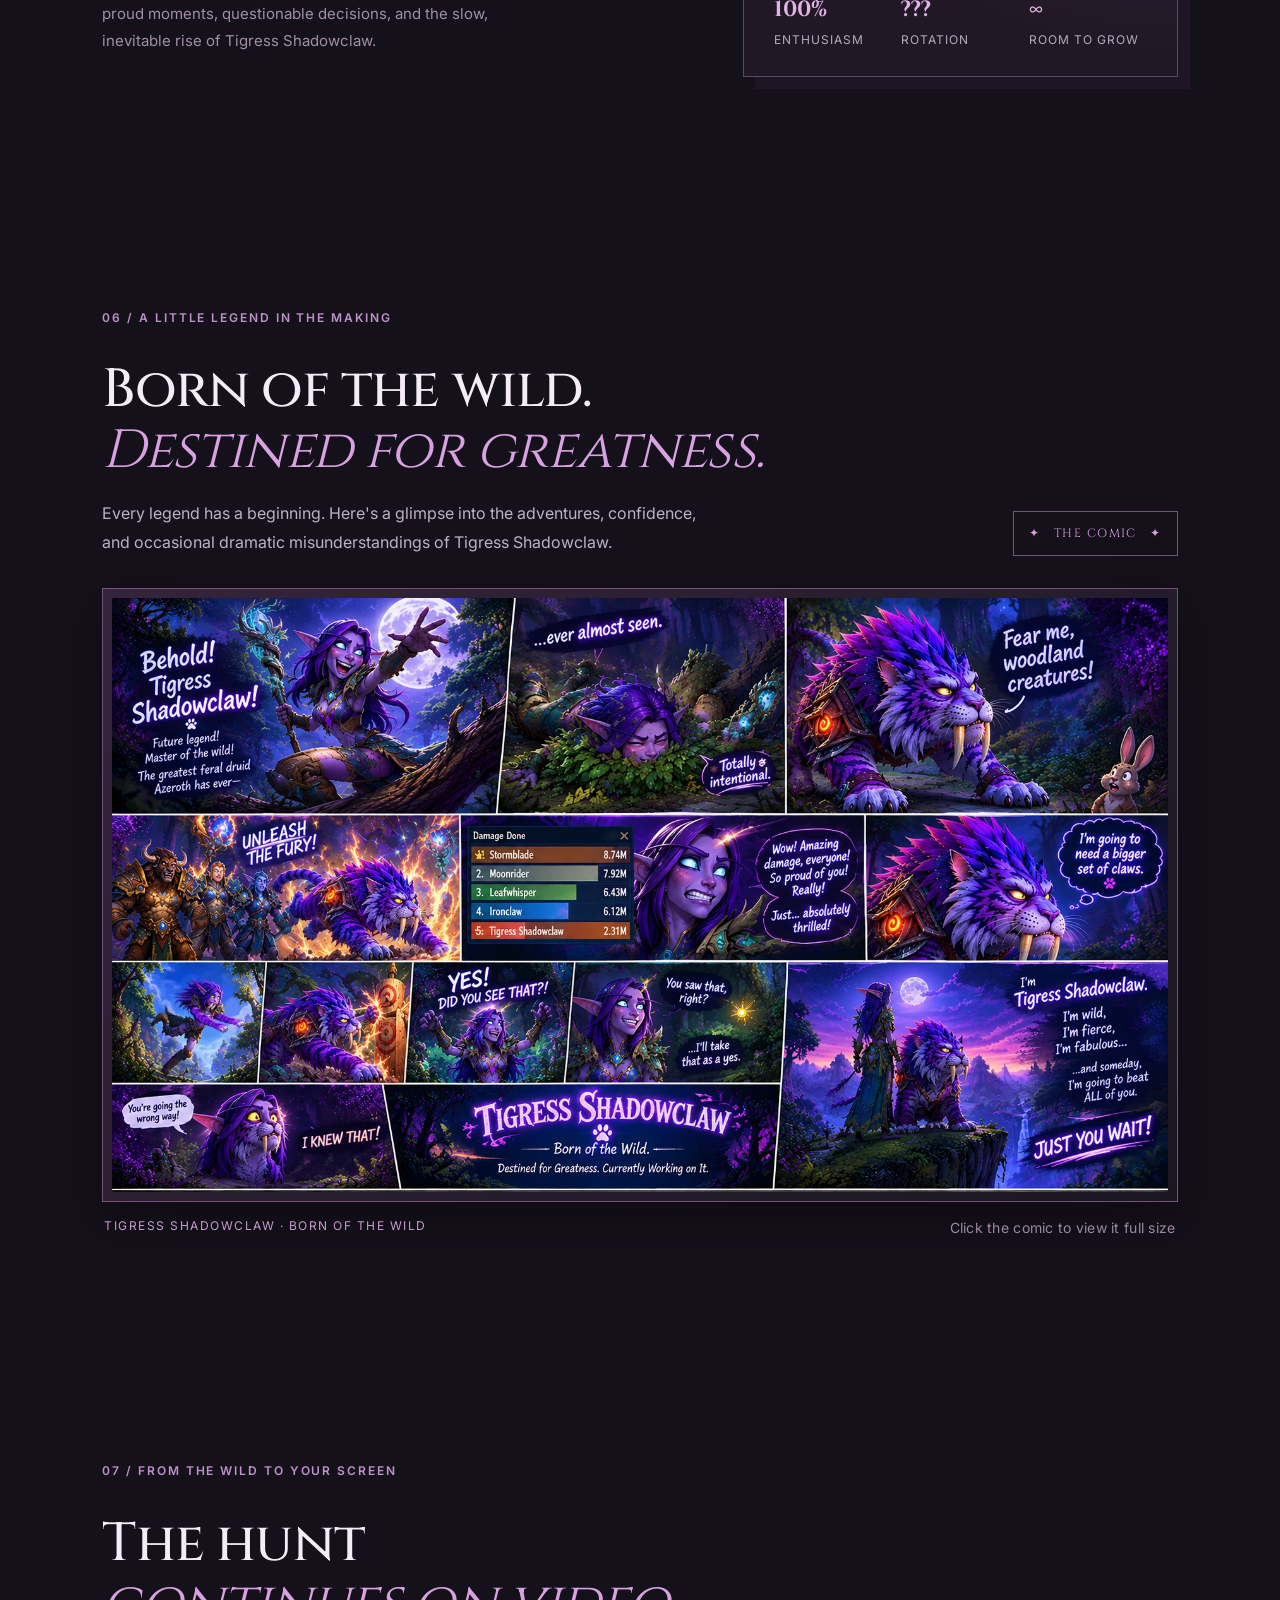
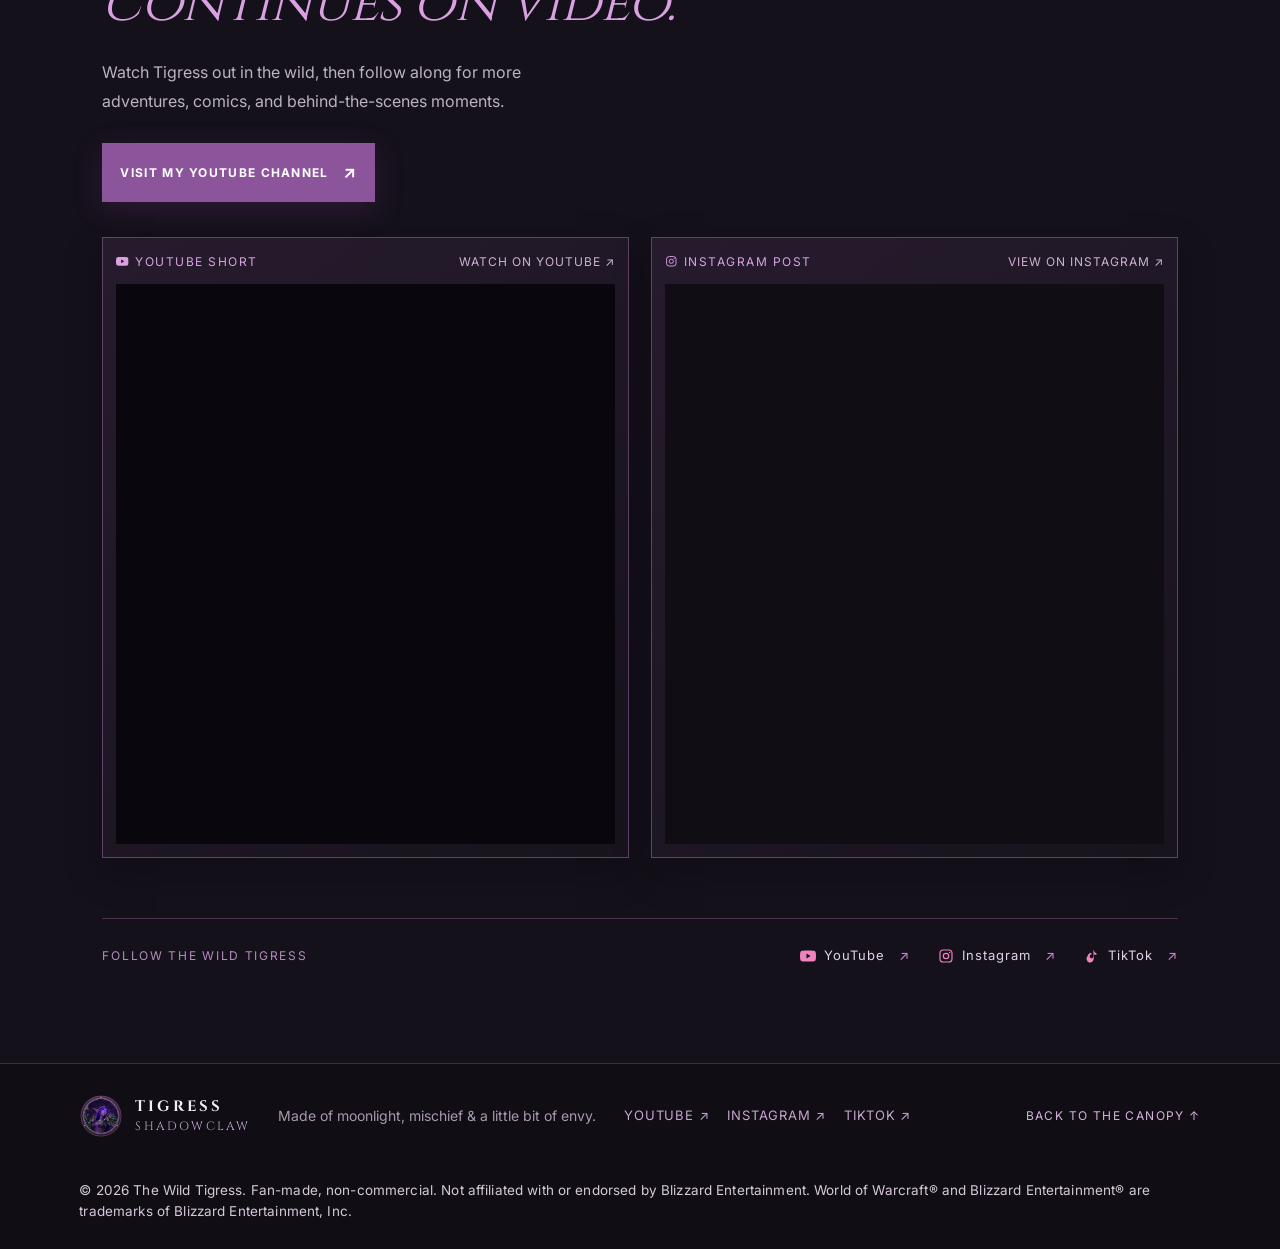
==== commit 06d0a17b: "Use the crest in the header and footer, with gold accents. The star mark is now the existing round l" ====
--- a/index.html
+++ b/index.html
@@ -37,7 +37,7 @@
 </svg>
 <div class="ambient ambient-one"></div><div class="ambient ambient-two"></div>
 <header class="topbar">
-  <a class="brand" href="#home" aria-label="Tigress Shadowclaw home"><span class="brand-mark">✦</span><span><b>TIGRESS</b><small>SHADOWCLAW</small></span></a>
+  <a class="brand" href="#home" aria-label="Tigress Shadowclaw home"><span class="brand-mark"><img src="assets/logo-watermark.png" width="44" height="44" alt=""></span><span><b>TIGRESS</b><small>SHADOWCLAW</small></span></a>
   <button class="menu-toggle" aria-label="Open navigation" aria-expanded="false">☰</button>
   <nav class="nav" id="nav">
     <a href="#story">HER STORY</a><a href="#wilds">THE WILDS</a><a href="#companions">COMPANIONS</a><a href="#comic">THE COMIC</a><a href="#gameplay">GAMEPLAY</a><a href="#fieldnotes">FIELD NOTES</a>
@@ -138,6 +138,6 @@
 </section>
 </main>
 
-<footer><a class="brand footer-brand" href="#home"><span class="brand-mark">✦</span><span><b>TIGRESS</b><small>SHADOWCLAW</small></span></a><p>Made of moonlight, mischief & a little bit of envy.</p><div class="footer-social"><a href="https://www.youtube.com/@TheWildTigress" target="_blank" rel="noopener noreferrer">YOUTUBE ↗</a><a href="https://www.instagram.com/the.wild.tigress/" target="_blank" rel="noopener noreferrer">INSTAGRAM ↗</a><a href="https://www.tiktok.com/@thewildtigress" target="_blank" rel="noopener noreferrer">TIKTOK ↗</a></div><a href="#home" class="back-top">BACK TO THE CANOPY ↑</a><p class="copyright">© 2026 The Wild Tigress. Fan-made, non-commercial. Not affiliated with or endorsed by Blizzard Entertainment. World of Warcraft® and Blizzard Entertainment® are trademarks of Blizzard Entertainment, Inc.</p></footer>
+<footer><a class="brand footer-brand" href="#home"><span class="brand-mark"><img src="assets/logo-watermark.png" width="44" height="44" alt=""></span><span><b>TIGRESS</b><small>SHADOWCLAW</small></span></a><p>Made of moonlight, mischief & a little bit of envy.</p><div class="footer-social"><a href="https://www.youtube.com/@TheWildTigress" target="_blank" rel="noopener noreferrer">YOUTUBE ↗</a><a href="https://www.instagram.com/the.wild.tigress/" target="_blank" rel="noopener noreferrer">INSTAGRAM ↗</a><a href="https://www.tiktok.com/@thewildtigress" target="_blank" rel="noopener noreferrer">TIKTOK ↗</a></div><a href="#home" class="back-top">BACK TO THE CANOPY ↑</a><p class="copyright">© 2026 The Wild Tigress. Fan-made, non-commercial. Not affiliated with or endorsed by Blizzard Entertainment. World of Warcraft® and Blizzard Entertainment® are trademarks of Blizzard Entertainment, Inc.</p></footer>
 <script src="script.js"></script>
 </body></html>
--- a/style.css
+++ b/style.css
@@ -1,22 +1,26 @@
-*{box-sizing:border-box} :root{--ink:#f4ecf7;--muted:#bdb1c4;--bg:#15111b;--panel:#201725;--violet:#b875d1;--pink:#ee83bd;--green:#9ebc8d;--gold:#d6bd85;--serif:'Cinzel',Georgia,serif;--sans:'Inter',Arial,sans-serif}html{scroll-behavior:smooth;scroll-padding-top:82px}body{margin:0;background:var(--bg);color:var(--ink);font-family:var(--sans);font-size:14px;line-height:1.8;overflow-x:hidden}a{color:inherit;text-decoration:none}.ambient{position:absolute;width:430px;height:430px;border-radius:50%;filter:blur(130px);opacity:.11;pointer-events:none}.ambient-one{top:850px;left:-200px;background:#8b3fa7}.ambient-two{top:2200px;right:-200px;background:#267d68}.topbar{height:82px;padding:0 6.2%;display:flex;align-items:center;justify-content:space-between;gap:30px;position:sticky;top:0;z-index:20;background:rgba(20,15,25,.93);border-bottom:1px solid rgba(220,185,231,.12);backdrop-filter:blur(18px)}.brand{display:flex;align-items:center;gap:12px;letter-spacing:2px}.brand-mark{font-size:29px;color:var(--pink);text-shadow:0 0 18px #bd6abf}.brand b,.brand small{display:block;font-family:var(--serif);line-height:1.35}.brand b{font-size:15px;letter-spacing:3px}.brand small{font-size:9px;color:#c5a8d2;letter-spacing:4px}.nav{display:flex;gap:34px}.nav a,.top-cta{font-size:10px;letter-spacing:1.5px;font-weight:600;color:#d9ccdf;transition:color .2s}.nav a:hover,.top-cta:hover{color:var(--pink)}.top-cta{border:1px solid #75527d;padding:11px 15px}.top-cta span{margin-left:9px;color:var(--pink)}.menu-toggle{display:none;background:none;border:0;color:white;font-size:24px}.hero{height:min(780px,82vh);min-height:600px;position:relative;display:flex;align-items:center;overflow:hidden;background:#1a1820}.hero-video,.hero-shade{position:absolute;inset:0;width:100%;height:100%}.hero-video{object-fit:cover;object-position:center 48%;transform:scale(1.025);background:#15111b}.hero-shade{background:linear-gradient(90deg,rgba(14,10,17,.91) 0%,rgba(19,12,23,.68) 37%,rgba(20,12,22,.16) 74%,rgba(18,12,20,.3) 100%),linear-gradient(0deg,#15111b 0%,transparent 26%,rgba(13,9,17,.12) 75%,rgba(13,9,17,.35) 100%)}.hero-content{position:relative;z-index:1;margin-left:11%;padding:35px 0 70px;max-width:680px}.eyebrow,.section-kicker{font-size:10px;letter-spacing:2.6px;color:#d8b7e1;font-weight:600}.eyebrow{display:flex;align-items:center;gap:13px}.eyebrow-line{width:27px;height:1px;background:var(--pink)}h1,h2,h3,p{margin-top:0}h1,h2{font-family:var(--serif);font-weight:500;line-height:1.12;letter-spacing:-.8px}h1{font-size:clamp(48px,7.2vw,94px);margin:24px 0 18px;text-shadow:0 5px 35px #130c19}h1 em,h2 em{font-weight:400;color:#d9a1e2}h1 em{font-size:.88em}.hero-subtitle{font-size:17px;line-height:1.8;color:#e6dce9;font-weight:300}.hero-subtitle span{color:#d4a6d9}.hero-actions{display:flex;align-items:center;gap:28px;margin-top:34px}.button{display:inline-flex;align-items:center;gap:25px;padding:14px 19px;font-size:10px;font-weight:700;letter-spacing:1.3px;transition:transform .2s,background .2s}.button:hover{transform:translateY(-3px)}.button-primary{background:#8c559b;color:white;box-shadow:0 8px 28px #5c2d6955}.button-primary:hover{background:#a56bb1}.button span{font-size:17px}.text-link{font-size:12px;color:#e0d0e5;border-bottom:1px solid #8d6c95;padding-bottom:6px}.text-link span{margin-left:12px;color:var(--pink)}.hero-caption{position:absolute;left:6.2%;bottom:35px;font-size:9px;letter-spacing:1.7px;color:#d5c5d8;display:flex;align-items:center;gap:11px}.caption-dot{width:6px;height:6px;background:#d88ed4;border-radius:50%;box-shadow:0 0 12px #e79bd9}.caption-rule{width:55px;height:1px;background:#806d84}.marquee{padding:15px 10px;background:#24192a;border-top:1px solid #6d4a74;border-bottom:1px solid #6d4a74;text-align:center;font-family:var(--serif);font-size:10px;letter-spacing:2.1px;color:#d8c5df}.marquee span,.marquee i{font-style:normal;color:var(--pink);margin:0 18px}.section-wrap{width:min(1120px,84%);margin:0 auto}.intro{padding-top:120px;padding-bottom:125px}.section-kicker{margin-bottom:32px;color:#bd91ca}.intro-grid{display:grid;grid-template-columns:1.1fr .8fr;align-items:center;gap:11%}.intro h2,.personality h2,.fieldnotes h2,.companion-copy h2,.wilds h2{font-size:clamp(35px,4.2vw,54px);margin-bottom:27px}.intro-copy p{color:var(--muted);max-width:540px;font-size:13px}.intro-copy .lead{font-size:16px;color:#eaddec;line-height:1.9;margin-bottom:22px}.underlined-link{display:inline-block;margin-top:18px;font-size:10px;font-weight:700;letter-spacing:1.6px;border-bottom:1px solid #a46cb0;padding-bottom:9px}.underlined-link span{color:var(--pink);margin-left:15px}.portrait-card{position:relative;padding:13px;border:1px solid #64456c;background:linear-gradient(135deg,#35243b,#1a1721);box-shadow:18px 18px 0 rgba(106,64,113,.13)}.portrait-frame{height:430px;overflow:hidden;background:#17121c;display:flex;justify-content:center}.portrait-frame img{height:100%;width:100%;object-fit:contain;object-position:center top}.portrait-label{display:flex;align-items:center;gap:13px;padding:17px 8px 7px}.moon-symbol{font-size:28px;color:#d9a0df}.portrait-label b,.portrait-label small{display:block}.portrait-label b{font-family:var(--serif);font-size:10px;letter-spacing:1.3px}.portrait-label small{font-size:10px;color:#a99aad;margin-top:3px}.portrait-star{margin-left:auto;color:var(--pink);font-size:22px}.wilds{position:relative;padding:105px 0 120px;background:#1d1722;overflow:hidden}.wilds-backdrop{position:absolute;inset:0;background:linear-gradient(90deg,rgba(23,17,28,.97),rgba(26,18,31,.87)),url('assets/sunlit-wilds.jpg') center/cover;opacity:.95}.wilds-inner{position:relative}.wilds-heading{display:flex;align-items:end;justify-content:space-between;margin-bottom:38px}.wilds-heading h2{margin:0}.wilds-heading p{font-size:12px;color:#b9a9c0;margin:0 0 5px;max-width:370px}.gallery{display:grid;grid-template-columns:1.15fr 1fr 1fr;grid-auto-rows:240px;gap:18px}.gallery-card{position:relative;overflow:hidden;background:#2a2030;border:1px solid #5a405f}.gallery-card img{width:100%;height:100%;object-fit:cover;transition:transform .7s;filter:saturate(.85)}.gallery-card:hover img{transform:scale(1.05)}.gallery-card:after{content:"";position:absolute;inset:25% 0 0;background:linear-gradient(0deg,rgba(13,9,17,.9),transparent)}.gallery-overlay{position:absolute;z-index:1;bottom:23px;left:25px}.gallery-overlay span{font-size:8px;letter-spacing:1.8px;color:#e3a8e0}.gallery-overlay h3{font-family:var(--serif);font-weight:500;font-size:21px;margin:7px 0 2px}.gallery-overlay p{font-size:11px;color:#c6b6cc;margin:0}.card-number{position:absolute;right:18px;top:15px;z-index:2;font-family:var(--serif);color:#f2d9f4;font-size:12px}.personality{padding-top:120px;padding-bottom:115px}.personality-head{display:flex;align-items:end;justify-content:space-between;gap:40px}.personality-head h2{margin-bottom:0}.personality-head p{max-width:400px;color:var(--muted);font-size:13px;margin-bottom:5px}.traits{display:grid;grid-template-columns:repeat(3,1fr);gap:18px;margin-top:48px}.trait{border:1px solid #49334e;background:linear-gradient(145deg,#211925,#1a151f);padding:28px 27px 30px;min-height:260px;transition:border-color .25s,transform .25s}.trait:hover{border-color:#9c6ca8;transform:translateY(-4px)}.trait-icon{font-size:27px;color:#d28bd1;margin-bottom:18px}.trait-num{font-size:8px;letter-spacing:1.7px;color:#b48bbd}.trait h3{font-family:var(--serif);font-size:18px;font-weight:500;margin:11px 0}.trait p{color:#b9aabd;font-size:12px;line-height:1.9;margin:0}.confession{margin-top:45px;padding:34px 20px;text-align:center;border-top:1px solid #48324e;border-bottom:1px solid #48324e;position:relative}.quote-mark{font-family:Georgia,serif;font-size:50px;color:#a66bb4;line-height:.8}.confession p{font-family:var(--serif);font-size:clamp(16px,2.1vw,23px);line-height:1.7;margin:10px 0 13px}.confession p em{color:#d6a0df}.confession-sig{font-size:8px;letter-spacing:2px;color:#b68bc1}.companion-feature{height:550px;position:relative;overflow:hidden;background:#11221f}.companion-feature>img{position:absolute;inset:0;width:100%;height:100%;object-fit:cover;object-position:center 37%}.companion-overlay{position:absolute;inset:0;background:linear-gradient(90deg,rgba(13,15,22,.96),rgba(15,17,24,.82) 43%,rgba(14,18,20,.1) 100%),linear-gradient(0deg,rgba(16,13,20,.45),transparent)}.companion-copy{position:relative;padding:105px 0 0 12%;max-width:620px}.companion-copy .section-kicker{color:#a7c5a0}.companion-copy h2 em{color:#b5d1a6}.companion-copy p{color:#c3c5bc;max-width:400px;font-size:13px}.button-outline{border:1px solid #a2b78e;color:#f0f1e9;margin-top:16px}.button-outline:hover{background:#718d67}.fieldnotes{padding-top:120px;padding-bottom:125px}.fieldnotes-grid{display:grid;grid-template-columns:1fr .85fr;gap:12%;align-items:center}.fieldnotes-grid>div:first-child p{color:var(--muted);font-size:13px;max-width:450px}.fieldnote-small{font-size:11px!important;color:#9f90a6!important}.note-card{border:1px solid #614568;background:radial-gradient(ellipse at top right,#3b2844 0%,#211825 65%);padding:29px 30px 25px;box-shadow:12px 12px 0 rgba(122,71,132,.1)}.note-top{display:flex;justify-content:space-between;font-size:9px;letter-spacing:1.7px;color:#c69bd0;border-bottom:1px solid #5b4163;padding-bottom:17px}.note-top span:last-child{font-size:22px;line-height:1}.note-card h3{font-family:var(--serif);font-weight:500;font-size:24px;margin:22px 0 10px}.note-card p{font-size:12px;color:#c6b6ca}.note-stats{display:grid;grid-template-columns:repeat(3,1fr);border-top:1px solid #5b4163;padding-top:19px;margin-top:23px;gap:10px}.note-stats b,.note-stats small{display:block}.note-stats b{font-family:var(--serif);font-size:22px;color:#e0b3e5}.note-stats small{font-size:8px;letter-spacing:1px;color:#b9a7bf}footer{position:relative;display:flex;align-items:center;gap:28px;padding:30px 6.2% 55px;border-top:1px solid #3e2b44;background:#100d15}footer p{font-size:10px;color:#a999af;margin:0}footer .back-top{margin-left:auto;font-size:9px;letter-spacing:1.4px;color:#d8b1df}.copyright{position:absolute;bottom:14px;left:6.2%;font-size:7px;letter-spacing:1.2px;color:#75687b}@media(max-width:900px){.gallery{grid-template-columns:1fr 1fr;grid-auto-rows:220px}.gallery-large{grid-row:span 2}.topbar{padding:0 4%;gap:15px}.nav{gap:17px}.nav a{font-size:9px}.top-cta{display:none}.section-wrap{width:88%}.hero-content{margin-left:7%}.intro-grid{gap:6%;grid-template-columns:1fr .8fr}.portrait-frame{height:360px}.gallery{grid-template-rows:210px 210px}.companion-copy{padding-left:7%}}@media(max-width:650px){.gallery{grid-template-columns:1fr;grid-auto-rows:240px}.gallery-large{grid-row:auto}.topbar{height:70px}.menu-toggle{display:block;order:3}.nav{display:none;position:absolute;top:69px;left:0;right:0;padding:20px 7%;background:#19121f;border-bottom:1px solid #503657;flex-direction:column;gap:18px}.nav.open{display:flex}.nav a{font-size:11px}.hero{min-height:610px;height:78vh}.hero-content{margin-left:7%;margin-right:6%;padding-bottom:45px}.eyebrow{font-size:8px;letter-spacing:1.5px;gap:7px}.eyebrow-line{width:15px}h1{font-size:clamp(48px,13vw,72px)}.hero-subtitle{font-size:15px}.hero-actions{align-items:flex-start;flex-direction:column;gap:20px}.hero-caption{font-size:7px;letter-spacing:1px;left:5%;bottom:24px}.caption-rule{display:none}.marquee{font-size:8px;letter-spacing:1px}.marquee span,.marquee i{margin:0 5px}.section-wrap{width:86%}.intro,.personality,.fieldnotes{padding-top:78px;padding-bottom:80px}.intro-grid,.fieldnotes-grid{grid-template-columns:1fr;gap:42px}.intro h2,.personality h2,.fieldnotes h2,.companion-copy h2,.wilds h2{font-size:38px}.portrait-card{max-width:400px;margin:auto;width:100%}.portrait-frame{height:390px}.wilds{padding:78px 0}.wilds-heading,.personality-head{display:block}.wilds-heading p,.personality-head p{margin-top:22px}.gallery{grid-template-columns:1fr;grid-template-rows:280px 240px 240px}.gallery-large{grid-row:auto}.traits{grid-template-columns:1fr;margin-top:30px}.trait{min-height:0}.confession{margin-top:30px;padding:25px 10px}.companion-feature{height:590px}.companion-feature>img{object-position:60% center}.companion-overlay{background:linear-gradient(90deg,rgba(13,15,22,.94),rgba(15,17,24,.63) 80%),linear-gradient(0deg,rgba(16,13,20,.4),transparent)}.companion-copy{padding:80px 7% 0}.note-card{padding:24px 20px}.note-stats{gap:5px}.note-stats small{font-size:7px}footer{padding:28px 7% 60px;flex-wrap:wrap;gap:14px}footer p{order:3;width:100%}footer .back-top{font-size:8px}.copyright{left:7%;right:7%;font-size:6px;line-height:1.5}}@media(prefers-reduced-motion:reduce){html{scroll-behavior:auto}*,*:before,*:after{animation-duration:.01ms!important;animation-iteration-count:1!important;transition-duration:.01ms!important}}
-.gameplay{padding-top:110px;padding-bottom:95px}.gameplay-grid{display:grid;grid-template-columns:1fr .9fr;gap:10%;align-items:center}.gameplay-copy h2{font-family:var(--serif);font-size:clamp(35px,4.2vw,54px);font-weight:500;line-height:1.12;letter-spacing:-.8px;margin:0 0 24px}.gameplay-copy h2 em{font-weight:400;color:#d9a1e2}.gameplay-copy p{color:var(--muted);font-size:13px;max-width:460px;margin-bottom:27px}.video-coming{min-height:270px;position:relative;display:flex;flex-direction:column;align-items:center;justify-content:center;text-align:center;padding:30px;border:1px solid #67486f;background:radial-gradient(ellipse at 50% 0%,#43294e 0%,#211825 66%);overflow:hidden}.video-coming:before,.video-coming:after{content:'✦  ·  ✧  ·  ✦';position:absolute;color:#b879ca;opacity:.45;letter-spacing:16px;font-size:18px}.video-coming:before{top:22px;left:15px}.video-coming:after{bottom:18px;right:8px}.play-orb{width:58px;height:58px;border-radius:50%;display:grid;place-items:center;padding-left:4px;background:#9155a1;color:white;box-shadow:0 0 35px #a85dbb66;font-size:19px;margin-bottom:20px;transition:transform .2s}.video-coming:hover .play-orb{transform:scale(1.08)}.video-tag{font-size:8px;letter-spacing:2px;color:#d9a1e2}.video-coming h3{font-family:var(--serif);font-size:23px;font-weight:500;margin:10px 0 4px}.video-coming p{color:#b9aabd;font-size:11px;margin:0}.social-strip{display:flex;align-items:center;gap:28px;border-top:1px solid #49334e;margin-top:60px;padding-top:25px}.social-label{font-size:9px;letter-spacing:1.7px;color:#b48bbd;margin-right:auto}.social-strip>a,.footer-social a{font-size:10px;letter-spacing:1px;color:#e2d2e7;transition:color .2s}.social-strip>a:hover,.footer-social a:hover{color:var(--pink)}.social-icon{color:var(--pink);font-size:15px;margin-right:7px}.social-arrow{color:#d08bd0;margin-left:8px}.footer-social{display:flex;gap:18px}.footer-social a{font-size:8px;letter-spacing:1.3px;color:#c7a5d0}
+*{box-sizing:border-box} :root{--ink:#f4ecf7;--muted:#bdb1c4;--bg:#15111b;--panel:#201725;--violet:#b875d1;--pink:#ee83bd;--green:#9ebc8d;--gold:#d6bd85;--serif:'Cinzel',Georgia,serif;--sans:'Inter',Arial,sans-serif}html{scroll-behavior:smooth;scroll-padding-top:82px}body{margin:0;background:var(--bg);color:var(--ink);font-family:var(--sans);font-size:16px;line-height:1.8;overflow-x:hidden}a{color:inherit;text-decoration:none}.ambient{position:absolute;width:430px;height:430px;border-radius:50%;filter:blur(130px);opacity:.11;pointer-events:none}.ambient-one{top:850px;left:-200px;background:#8b3fa7}.ambient-two{top:2200px;right:-200px;background:#267d68}.topbar{height:82px;padding:0 6.2%;display:flex;align-items:center;justify-content:space-between;gap:30px;position:sticky;top:0;z-index:20;background:rgba(20,15,25,.93);border-bottom:1px solid rgba(220,185,231,.12);backdrop-filter:blur(18px)}.brand{display:flex;align-items:center;gap:12px;letter-spacing:2px}.brand-mark{display:grid;width:44px;height:44px;flex:none}.brand-mark img{width:44px;height:44px;border-radius:50%;display:block}.brand b,.brand small{display:block;font-family:var(--serif);line-height:1.35}.brand b{font-size:15px;letter-spacing:3px}.brand small{font-size:12px;color:#c5a8d2;letter-spacing:2.2px}.nav{display:flex;gap:20px}.nav a,.top-cta{font-size:12px;letter-spacing:.08em;font-weight:600;color:#d9ccdf;transition:color .2s}.nav a:hover,.top-cta:hover{color:var(--pink)}.top-cta{border:1px solid #75527d;padding:11px 15px}.top-cta span{margin-left:9px;color:var(--pink)}.menu-toggle{display:none;background:none;border:0;color:white;font-size:24px}.hero{height:min(780px,82vh);min-height:600px;position:relative;display:flex;align-items:center;overflow:hidden;background:#1a1820}.hero-video,.hero-shade{position:absolute;inset:0;width:100%;height:100%}.hero-video{object-fit:cover;object-position:center 48%;transform:scale(1.025);background:#15111b}.hero-shade{background:linear-gradient(90deg,rgba(14,10,17,.91) 0%,rgba(19,12,23,.68) 37%,rgba(20,12,22,.16) 74%,rgba(18,12,20,.3) 100%),linear-gradient(0deg,#15111b 0%,transparent 26%,rgba(13,9,17,.12) 75%,rgba(13,9,17,.35) 100%)}.hero-content{position:relative;z-index:1;margin-left:11%;padding:35px 0 70px;max-width:680px}.eyebrow,.section-kicker{font-size:12px;letter-spacing:.16em;color:#d8b7e1;font-weight:600}.eyebrow{display:flex;align-items:center;gap:13px}.eyebrow-line{width:27px;height:1px;background:var(--gold)}h1,h2,h3,p{margin-top:0}h1,h2{font-family:var(--serif);font-weight:500;line-height:1.12;letter-spacing:-.8px}h1{font-size:clamp(48px,7.2vw,94px);margin:24px 0 18px;text-shadow:0 5px 35px #130c19}h1 em,h2 em{font-weight:400;color:#d9a1e2}h1 em{font-size:.88em}.hero-subtitle{font-size:17px;line-height:1.8;color:#e6dce9;font-weight:300}.hero-subtitle span{color:#d4a6d9}.hero-actions{display:flex;align-items:center;gap:28px;margin-top:34px}.button{display:inline-flex;align-items:center;gap:14px;padding:14px 18px;font-size:12px;font-weight:700;letter-spacing:1.3px;transition:transform .2s,background .2s}.button:hover{transform:translateY(-3px)}.button-primary{background:#8c559b;color:white;box-shadow:0 8px 28px #5c2d6955}.button-primary:hover{background:#a56bb1}.button span{font-size:17px}.text-link{font-size:15px;color:#e0d0e5;border-bottom:1px solid #8d6c95;padding-bottom:6px}.text-link span{margin-left:12px;color:var(--pink)}.hero-caption{position:absolute;left:6.2%;bottom:35px;font-size:12px;letter-spacing:1.7px;color:#d5c5d8;display:flex;align-items:center;gap:11px}.caption-dot{width:6px;height:6px;background:var(--gold);border-radius:50%;box-shadow:0 0 12px #d6bd8588}.caption-rule{width:55px;height:1px;background:#806d84}.marquee{padding:15px 16px;background:#24192a;border-top:1px solid #6d4a74;border-bottom:1px solid #6d4a74;text-align:center;font-family:var(--serif);font-size:13px;letter-spacing:2.1px;color:#d8c5df}.marquee span,.marquee i{font-style:normal;color:var(--gold);margin:0 18px}.section-wrap{width:min(1120px,84%);margin:0 auto}.intro{padding-top:120px;padding-bottom:125px}.section-kicker{margin-bottom:32px;color:#bd91ca}.intro-grid{display:grid;grid-template-columns:1.1fr .8fr;align-items:center;gap:11%}.intro h2,.personality h2,.fieldnotes h2,.companion-copy h2,.wilds h2{font-size:clamp(35px,4.2vw,54px);margin-bottom:27px}.intro-copy p{color:var(--muted);max-width:540px;font-size:16px}.intro-copy .lead{font-size:18px;color:#eaddec;line-height:1.9;margin-bottom:22px}.underlined-link{display:inline-block;margin-top:18px;font-size:13px;font-weight:700;letter-spacing:1.6px;border-bottom:1px solid #a46cb0;padding-bottom:9px}.underlined-link span{color:var(--pink);margin-left:15px}.portrait-card{position:relative;padding:13px;border:1px solid #64456c;background:linear-gradient(135deg,#35243b,#1a1721);box-shadow:18px 18px 0 rgba(106,64,113,.13)}.portrait-frame{height:430px;overflow:hidden;background:#17121c;display:flex;justify-content:center}.portrait-frame img{height:100%;width:100%;object-fit:contain;object-position:center top}.portrait-label{display:flex;align-items:center;gap:13px;padding:17px 8px 7px}.moon-symbol{font-size:28px;color:#d9a0df}.portrait-label b,.portrait-label small{display:block}.portrait-label b{font-family:var(--serif);font-size:13px;letter-spacing:1.3px}.portrait-label small{font-size:13px;color:#a99aad;margin-top:3px}.portrait-star{margin-left:auto;color:var(--pink);font-size:22px}.wilds{position:relative;padding:105px 0 120px;background:#1d1722;overflow:hidden}.wilds-backdrop{position:absolute;inset:0;background:linear-gradient(90deg,rgba(23,17,28,.97),rgba(26,18,31,.87)),url('assets/sunlit-wilds.jpg') center/cover;opacity:.95}.wilds-inner{position:relative}.wilds-heading{display:flex;align-items:end;justify-content:space-between;margin-bottom:38px}.wilds-heading h2{margin:0}.wilds-heading p{font-size:16px;color:#b9a9c0;margin:0 0 5px;max-width:370px}.gallery{display:grid;grid-template-columns:1.15fr 1fr 1fr;grid-auto-rows:240px;gap:18px}.gallery-card{position:relative;overflow:hidden;background:#2a2030;border:1px solid #5a405f}.gallery-card img{width:100%;height:100%;object-fit:cover;transition:transform .7s;filter:saturate(.85)}.gallery-card:hover img{transform:scale(1.05)}.gallery-card:after{content:"";position:absolute;inset:25% 0 0;background:linear-gradient(0deg,rgba(13,9,17,.9),transparent)}.gallery-overlay{position:absolute;z-index:1;bottom:23px;left:25px}.gallery-overlay span{font-size:12px;letter-spacing:1.8px;color:#e3a8e0}.gallery-overlay h3{font-family:var(--serif);font-weight:500;font-size:21px;margin:7px 0 2px}.gallery-overlay p{font-size:15px;color:#c6b6cc;margin:0}.card-number{position:absolute;right:18px;top:15px;z-index:2;font-family:var(--serif);color:var(--gold);font-size:13px}.personality{padding-top:120px;padding-bottom:115px}.personality-head{display:flex;align-items:end;justify-content:space-between;gap:40px}.personality-head h2{margin-bottom:0}.personality-head p{max-width:400px;color:var(--muted);font-size:16px;margin-bottom:5px}.traits{display:grid;grid-template-columns:repeat(3,1fr);gap:18px;margin-top:48px}.trait{border:1px solid #49334e;background:linear-gradient(145deg,#211925,#1a151f);padding:28px 27px 30px;min-height:260px;transition:border-color .25s,transform .25s}.trait:hover{border-color:#9c6ca8;transform:translateY(-4px)}.trait-icon{font-size:27px;color:#d28bd1;margin-bottom:18px}.trait-num{font-size:12px;letter-spacing:1.7px;color:var(--gold)}.trait h3{font-family:var(--serif);font-size:18px;font-weight:500;margin:11px 0}.trait p{color:#b9aabd;font-size:16px;line-height:1.9;margin:0}.confession{margin-top:45px;padding:34px 20px;text-align:center;border-top:1px solid #48324e;border-bottom:1px solid #48324e;position:relative}.quote-mark{font-family:Georgia,serif;font-size:50px;color:#a66bb4;line-height:.8}.confession p{font-family:var(--serif);font-size:clamp(16px,2.1vw,23px);line-height:1.7;margin:10px 0 13px}.confession p em{color:#d6a0df}.confession-sig{font-size:12px;letter-spacing:2px;color:#b68bc1}.companion-feature{height:550px;position:relative;overflow:hidden;background:#11221f}.companion-feature>img{position:absolute;inset:0;width:100%;height:100%;object-fit:cover;object-position:center 37%}.companion-overlay{position:absolute;inset:0;background:linear-gradient(90deg,rgba(13,15,22,.96),rgba(15,17,24,.82) 43%,rgba(14,18,20,.1) 100%),linear-gradient(0deg,rgba(16,13,20,.45),transparent)}.companion-copy{position:relative;padding:105px 0 0 12%;max-width:620px}.companion-copy .section-kicker{color:#a7c5a0}.companion-copy h2 em{color:#b5d1a6}.companion-copy p{color:#c3c5bc;max-width:400px;font-size:16px}.button-outline{border:1px solid #a2b78e;color:#f0f1e9;margin-top:16px}.button-outline:hover{background:#718d67}.fieldnotes{padding-top:120px;padding-bottom:125px}.fieldnotes-grid{display:grid;grid-template-columns:1fr .85fr;gap:12%;align-items:center}.fieldnotes-grid>div:first-child p{color:var(--muted);font-size:16px;max-width:450px}.fieldnote-small{font-size:15px!important;color:#9f90a6!important}.note-card{border:1px solid #614568;background:radial-gradient(ellipse at top right,#3b2844 0%,#211825 65%);padding:29px 30px 25px;box-shadow:12px 12px 0 rgba(122,71,132,.1)}.note-top{display:flex;justify-content:space-between;font-size:12px;letter-spacing:1.7px;color:#c69bd0;border-bottom:1px solid #5b4163;padding-bottom:17px}.note-top span:last-child{font-size:22px;line-height:1}.note-card h3{font-family:var(--serif);font-weight:500;font-size:24px;margin:22px 0 10px}.note-card p{font-size:16px;color:#c6b6ca}.note-stats{display:grid;grid-template-columns:repeat(3,1fr);border-top:1px solid #5b4163;padding-top:19px;margin-top:23px;gap:10px}.note-stats b,.note-stats small{display:block}.note-stats b{font-family:var(--serif);font-size:22px;color:#e0b3e5}.note-stats small{font-size:12px;letter-spacing:1px;color:#b9a7bf}footer{position:relative;display:flex;align-items:center;gap:28px;padding:30px 6.2% 55px;border-top:1px solid #3e2b44;background:#100d15}footer p{font-size:14px;color:#a999af;margin:0}footer .back-top{margin-left:auto;font-size:12px;letter-spacing:1.4px;color:#d8b1df}.copyright{position:absolute;bottom:14px;left:6.2%;font-size:7px;letter-spacing:1.2px;color:#75687b}@media(max-width:900px){.gallery{grid-template-columns:1fr 1fr;grid-auto-rows:220px}.gallery-large{grid-row:span 2}.topbar{padding:0 4%;gap:15px}.nav{gap:12px}.nav a{font-size:12px}.top-cta{display:none}.section-wrap{width:88%}.hero-content{margin-left:7%}.intro-grid{gap:6%;grid-template-columns:1fr .8fr}.portrait-frame{height:360px}.gallery{grid-template-rows:210px 210px}.companion-copy{padding-left:7%}}@media(max-width:650px){.gallery{grid-template-columns:1fr;grid-auto-rows:240px}.gallery-large{grid-row:auto}.topbar{height:70px}.menu-toggle{display:block;order:3}.nav{display:none;position:absolute;top:69px;left:0;right:0;padding:20px 7%;background:#19121f;border-bottom:1px solid #503657;flex-direction:column;gap:18px}.nav.open{display:flex}.nav a{font-size:15px}.hero{min-height:610px;height:78vh}.hero-content{margin-left:7%;margin-right:6%;padding-bottom:45px}.eyebrow{font-size:12px;letter-spacing:.12em;gap:7px}.eyebrow-line{width:15px}h1{font-size:clamp(48px,13vw,72px)}.hero-subtitle{font-size:16px}.hero-actions{align-items:flex-start;flex-direction:column;gap:20px}.hero-caption{font-size:12px;letter-spacing:.06em;left:5%;bottom:24px}.caption-rule{display:none}.marquee{font-size:12px;letter-spacing:.06em}.marquee span,.marquee i{margin:0 5px}.section-wrap{width:86%}.intro,.personality,.fieldnotes{padding-top:78px;padding-bottom:80px}.intro-grid,.fieldnotes-grid{grid-template-columns:1fr;gap:42px}.intro h2,.personality h2,.fieldnotes h2,.companion-copy h2,.wilds h2{font-size:38px}.portrait-card{max-width:400px;margin:auto;width:100%}.portrait-frame{height:390px}.wilds{padding:78px 0}.wilds-heading,.personality-head{display:block}.wilds-heading p,.personality-head p{margin-top:22px}.gallery{grid-template-columns:1fr;grid-template-rows:280px 240px 240px}.gallery-large{grid-row:auto}.traits{grid-template-columns:1fr;margin-top:30px}.trait{min-height:0}.confession{margin-top:30px;padding:25px 10px}.companion-feature{height:590px}.companion-feature>img{object-position:60% center}.companion-overlay{background:linear-gradient(90deg,rgba(13,15,22,.94),rgba(15,17,24,.63) 80%),linear-gradient(0deg,rgba(16,13,20,.4),transparent)}.companion-copy{padding:80px 7% 0}.note-card{padding:24px 20px}.note-stats{gap:5px}.note-stats small{font-size:12px}footer{padding:28px 7% 60px;flex-wrap:wrap;gap:14px}footer p{order:3;width:100%}footer .back-top{font-size:12px}.copyright{left:7%;right:7%;font-size:6px;line-height:1.5}}@media(prefers-reduced-motion:reduce){html{scroll-behavior:auto}*,*:before,*:after{animation-duration:.01ms!important;animation-iteration-count:1!important;transition-duration:.01ms!important}}
+.gameplay{padding-top:110px;padding-bottom:95px}.gameplay-grid{display:grid;grid-template-columns:1fr .9fr;gap:10%;align-items:center}.gameplay-copy h2{font-family:var(--serif);font-size:clamp(35px,4.2vw,54px);font-weight:500;line-height:1.12;letter-spacing:-.8px;margin:0 0 24px}.gameplay-copy h2 em{font-weight:400;color:#d9a1e2}.gameplay-copy p{color:var(--muted);font-size:16px;max-width:460px;margin-bottom:27px}.video-coming{min-height:270px;position:relative;display:flex;flex-direction:column;align-items:center;justify-content:center;text-align:center;padding:30px;border:1px solid #67486f;background:radial-gradient(ellipse at 50% 0%,#43294e 0%,#211825 66%);overflow:hidden}.video-coming:before,.video-coming:after{content:'✦  ·  ✧  ·  ✦';position:absolute;color:#b879ca;opacity:.45;letter-spacing:16px;font-size:18px}.video-coming:before{top:22px;left:15px}.video-coming:after{bottom:18px;right:8px}.play-orb{width:58px;height:58px;border-radius:50%;display:grid;place-items:center;padding-left:4px;background:#9155a1;color:white;box-shadow:0 0 35px #a85dbb66;font-size:19px;margin-bottom:20px;transition:transform .2s}.video-coming:hover .play-orb{transform:scale(1.08)}.video-tag{font-size:8px;letter-spacing:2px;color:#d9a1e2}.video-coming h3{font-family:var(--serif);font-size:23px;font-weight:500;margin:10px 0 4px}.video-coming p{color:#b9aabd;font-size:11px;margin:0}.social-strip{display:flex;align-items:center;gap:28px;border-top:1px solid #49334e;margin-top:60px;padding-top:25px}.social-label{font-size:12px;letter-spacing:1.7px;color:#b48bbd;margin-right:auto}.social-strip>a,.footer-social a{font-size:13px;letter-spacing:1px;color:#e2d2e7;transition:color .2s}.social-strip>a:hover,.footer-social a:hover{color:var(--pink)}.social-icon{color:var(--pink);font-size:15px;margin-right:7px}.social-arrow{color:#d08bd0;margin-left:8px}.footer-social{display:flex;gap:18px}.footer-social a{font-size:13px;letter-spacing:.06em;color:#c7a5d0}
 @media(max-width:900px){.gameplay-grid{gap:6%}.social-strip{gap:18px}}
 @media(max-width:650px){.gameplay{padding-top:78px;padding-bottom:70px}.gameplay-grid{grid-template-columns:1fr;gap:35px}.video-coming{min-height:230px}.social-strip{align-items:flex-start;flex-wrap:wrap;gap:15px 20px;margin-top:38px}.social-label{width:100%;margin:0}.footer-social{order:4;width:100%}}
 
 /* Comic feature */
-.comic-section{padding-top:105px;padding-bottom:110px}.comic-heading{display:flex;align-items:end;justify-content:space-between;gap:35px;margin-bottom:32px}.comic-heading h2{font-family:var(--serif);font-size:clamp(35px,4.2vw,54px);font-weight:500;line-height:1.12;margin:0 0 18px}.comic-heading h2 em{color:#d9a1e2;font-weight:400}.comic-heading p{color:var(--muted);font-size:13px;max-width:600px;margin:0}.comic-seal{white-space:nowrap;border:1px solid #75527d;padding:11px 15px;color:#d9a1e2;font-family:var(--serif);font-size:9px;letter-spacing:1.6px}.comic-art-link{display:block;border:1px solid #75527d;padding:9px;background:linear-gradient(135deg,#35243b,#1a1721);box-shadow:0 18px 45px #09070d88;transition:border-color .2s,transform .2s}.comic-art-link:hover{border-color:#d18bd4;transform:translateY(-3px)}.comic-art{display:block;width:100%;height:auto}.comic-caption{display:flex;justify-content:space-between;gap:15px;margin:13px 2px 0;color:#c69bd0;font-size:8px;letter-spacing:1.5px}.comic-caption span{color:#99899f;letter-spacing:.5px;text-transform:none;font-size:10px}@media(max-width:650px){.comic-section{padding-top:78px;padding-bottom:80px}.comic-heading{display:block}.comic-seal{display:inline-block;margin-top:20px}.comic-art-link{padding:5px}.comic-caption{flex-direction:column;gap:3px}}
+.comic-section{padding-top:105px;padding-bottom:110px}.comic-heading{display:flex;align-items:end;justify-content:space-between;gap:35px;margin-bottom:32px}.comic-heading h2{font-family:var(--serif);font-size:clamp(35px,4.2vw,54px);font-weight:500;line-height:1.12;margin:0 0 18px}.comic-heading h2 em{color:#d9a1e2;font-weight:400}.comic-heading p{color:var(--muted);font-size:16px;max-width:600px;margin:0}.comic-seal{white-space:nowrap;border:1px solid #75527d;padding:11px 15px;color:#d9a1e2;font-family:var(--serif);font-size:12px;letter-spacing:.12em}.comic-art-link{display:block;border:1px solid #75527d;padding:9px;background:linear-gradient(135deg,#35243b,#1a1721);box-shadow:0 18px 45px #09070d88;transition:border-color .2s,transform .2s}.comic-art-link:hover{border-color:#d18bd4;transform:translateY(-3px)}.comic-art{display:block;width:100%;height:auto}.comic-caption{display:flex;justify-content:space-between;gap:15px;margin:13px 2px 0;color:#c69bd0;font-size:12px;letter-spacing:1.5px}.comic-caption span{color:#99899f;letter-spacing:.02em;text-transform:none;font-size:14px}@media(max-width:650px){.comic-section{padding-top:78px;padding-bottom:80px}.comic-heading{display:block}.comic-seal{display:inline-block;margin-top:20px}.comic-art-link{padding:5px}.comic-caption{flex-direction:column;gap:3px}}
 
 /* Featured social links and embedded creator posts */
-.top-social{display:flex;align-items:center;gap:15px;white-space:nowrap}.top-social a{font-size:14px;color:#e4b1e5;letter-spacing:1px;transition:color .2s}.top-social a span{font-size:8px;letter-spacing:1.1px;color:#e3d5e7;margin-left:4px}.top-social a:hover{color:#fff}
-.top-follow{display:flex;align-items:center;justify-content:center;gap:34px;padding:16px 5%;background:#1b1421;border-bottom:1px solid #49334e}.top-follow>span{font-size:8px;letter-spacing:2px;color:#b48bbd}.top-follow a{font-size:9px;letter-spacing:1.2px;color:#eaddec}.top-follow a:hover{color:var(--pink)}
-.gameplay-intro{max-width:700px;margin-bottom:35px}.featured-media{display:grid;grid-template-columns:1fr 1fr;gap:22px;align-items:start}.media-card{min-width:0;border:1px solid #604368;background:linear-gradient(145deg,#261b2d,#18131d);padding:13px;box-shadow:0 14px 35px #09070d55}.media-heading{display:flex;justify-content:space-between;align-items:center;gap:10px;margin-bottom:12px}.media-platform{font-size:9px;letter-spacing:1.5px;color:#d9a1e2}.media-heading>a{font-size:8px;letter-spacing:1px;color:#cdb1d4;white-space:nowrap}.media-heading>a:hover{color:#fff}.youtube-frame{position:relative;width:100%;aspect-ratio:9/16;max-height:560px;background:#09070d;overflow:hidden}.youtube-frame iframe{position:absolute;inset:0;width:100%;height:100%;border:0}.instagram-embed-wrap{height:560px;max-width:100%;overflow:hidden;background:#100d15;display:flex;justify-content:center}.instagram-embed-wrap iframe{width:100%;height:100%;max-width:540px;border:0;background:#100d15}
+.top-social{display:flex;align-items:center;gap:15px;white-space:nowrap}.top-social a{font-size:14px;color:#e4b1e5;letter-spacing:1px;transition:color .2s}.top-social a span{font-size:12px;letter-spacing:1.1px;color:#e3d5e7;margin-left:4px}.top-social a:hover{color:#fff}
+.top-follow{display:flex;align-items:center;justify-content:center;gap:34px;padding:16px 5%;background:#1b1421;border-bottom:1px solid #49334e}.top-follow>span{font-size:12px;letter-spacing:2px;color:#b48bbd}.top-follow a{font-size:13px;letter-spacing:1.2px;color:#eaddec}.top-follow a:hover{color:var(--pink)}
+.gameplay-intro{max-width:700px;margin-bottom:35px}.featured-media{display:grid;grid-template-columns:1fr 1fr;gap:22px;align-items:start}.media-card{min-width:0;border:1px solid #604368;background:linear-gradient(145deg,#261b2d,#18131d);padding:13px;box-shadow:0 14px 35px #09070d55}.media-heading{display:flex;justify-content:space-between;align-items:center;gap:10px;margin-bottom:12px}.media-platform{font-size:12px;letter-spacing:1.5px;color:#d9a1e2}.media-heading>a{font-size:12px;letter-spacing:1px;color:#cdb1d4;white-space:nowrap}.media-heading>a:hover{color:#fff}.youtube-frame{position:relative;width:100%;aspect-ratio:9/16;max-height:560px;background:#09070d;overflow:hidden}.youtube-frame iframe{position:absolute;inset:0;width:100%;height:100%;border:0}.instagram-embed-wrap{height:560px;max-width:100%;overflow:hidden;background:#100d15;display:flex;justify-content:center}.instagram-embed-wrap iframe{width:100%;height:100%;max-width:540px;border:0;background:#100d15}
 
 /* Readable fan disclaimer. The old 7px absolute line could not hold this sentence. */
 footer{flex-wrap:wrap;align-items:center;padding-bottom:28px}
 .copyright{position:static;flex:1 0 100%;width:100%;max-width:68rem;margin:14px 0 0;font-size:13.5px;line-height:1.55;letter-spacing:.01em;color:#d5c9da}
 @media(max-width:650px){footer{padding-bottom:24px}.copyright{font-size:13px;line-height:1.5}}
 @media(max-width:900px){.top-social a span{display:none}.top-follow{gap:20px}.featured-media{gap:14px}}
-@media(max-width:650px){.topbar{gap:10px}.top-social{gap:10px;margin-left:auto}.top-social a{font-size:16px}.top-follow{flex-wrap:wrap;gap:10px 20px;padding:13px 4%}.top-follow>span{width:100%;text-align:center}.top-follow a{font-size:8px}.featured-media{grid-template-columns:1fr}.youtube-frame{max-height:600px}.instagram-embed-wrap{height:560px}.media-heading{flex-wrap:wrap}}
+@media(max-width:650px){.topbar{gap:10px}.top-social{gap:10px;margin-left:auto}.top-social a{font-size:16px}.top-follow{flex-wrap:wrap;gap:10px 20px;padding:13px 4%}.top-follow>span{width:100%;text-align:center}.top-follow a{font-size:13px}.featured-media{grid-template-columns:1fr}.youtube-frame{max-height:600px}.instagram-embed-wrap{height:560px}.media-heading{flex-wrap:wrap}.nav{top:69px}.section-kicker{font-size:12px;letter-spacing:.1em}}
+
+@media(max-width:1200px){.top-social a span{display:none}.nav{gap:14px}}
+@media(max-width:1040px){.menu-toggle{display:block;order:3}.nav{display:none;position:absolute;top:81px;left:0;right:0;padding:18px 7%;background:#19121f;border-bottom:1px solid #503657;flex-direction:column;gap:16px}.nav.open{display:flex}.nav a{font-size:15px;letter-spacing:.08em}}
+@media(max-width:650px){.nav{top:69px}}
 
 .icon-sprite{position:absolute;width:0;height:0;overflow:hidden}
 .icon{width:1.05em;height:1.05em;display:inline-block;vertical-align:-.15em;fill:currentColor;flex:none}
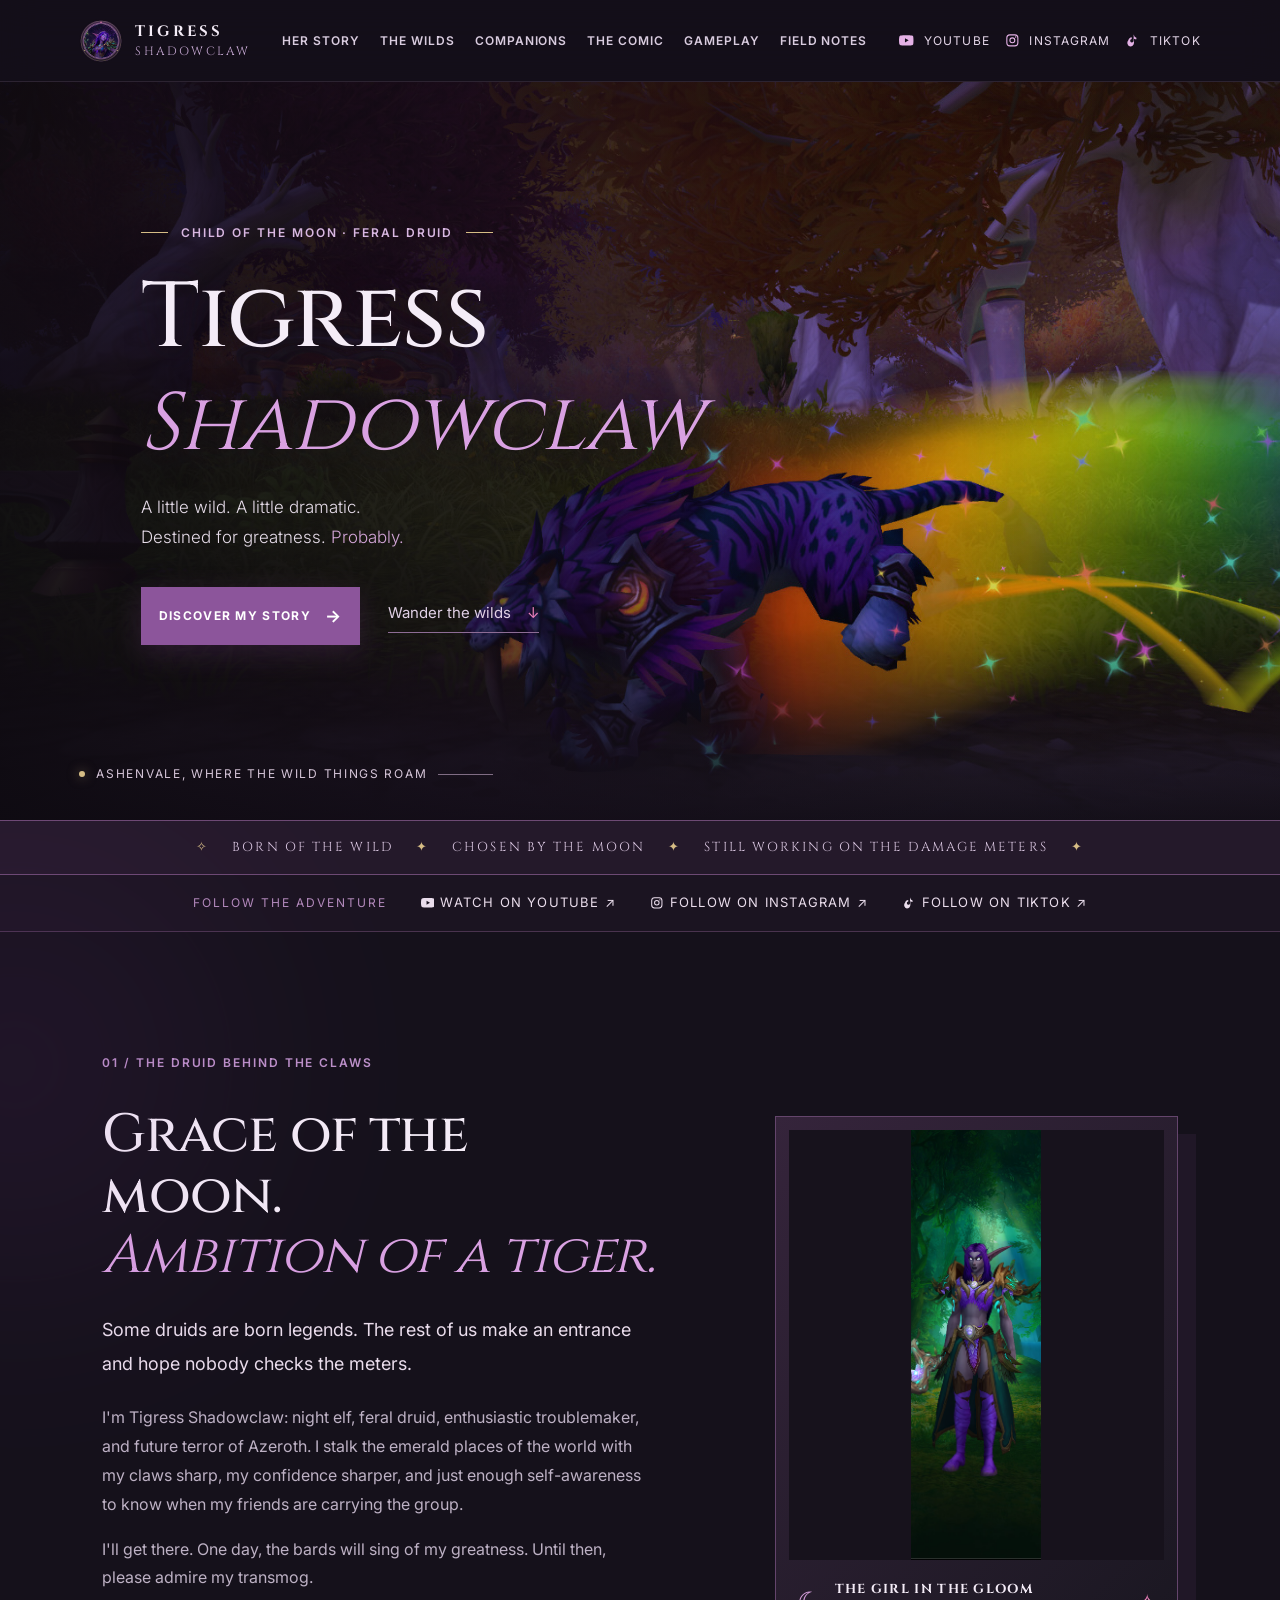
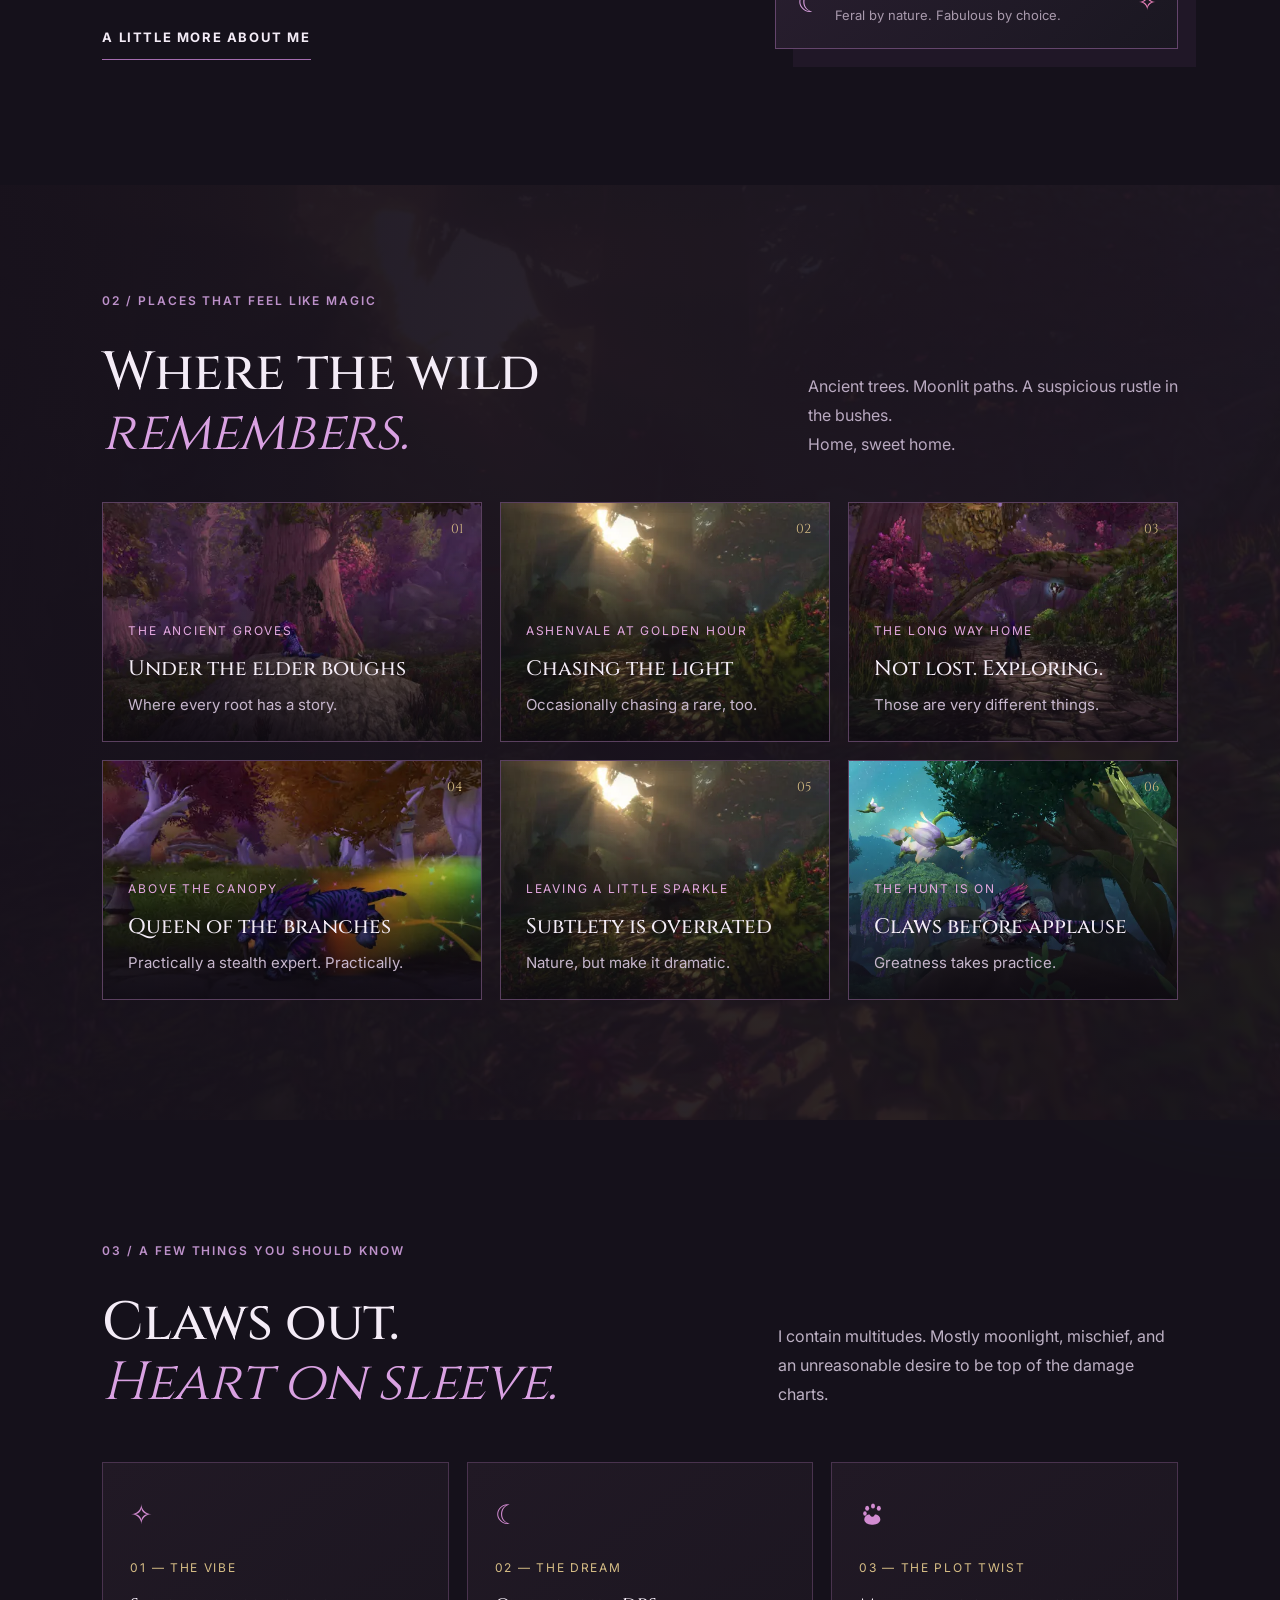
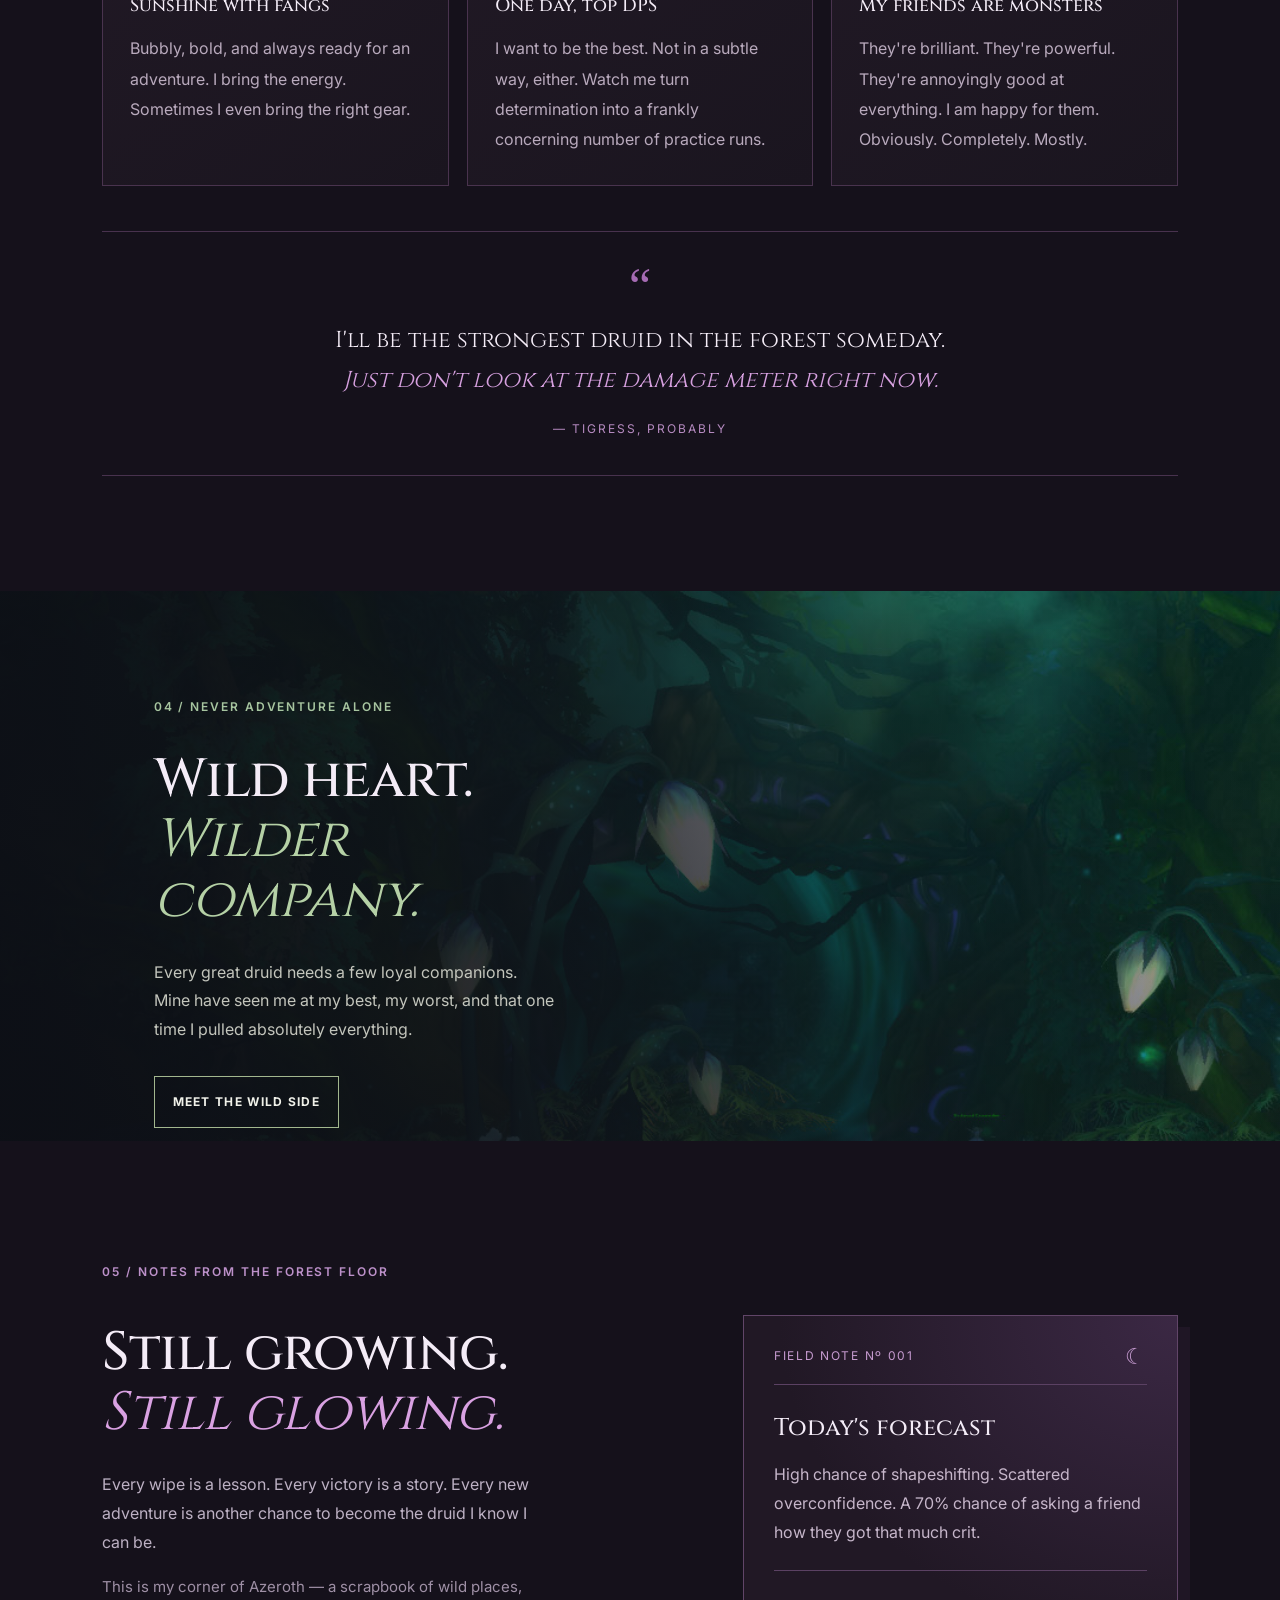
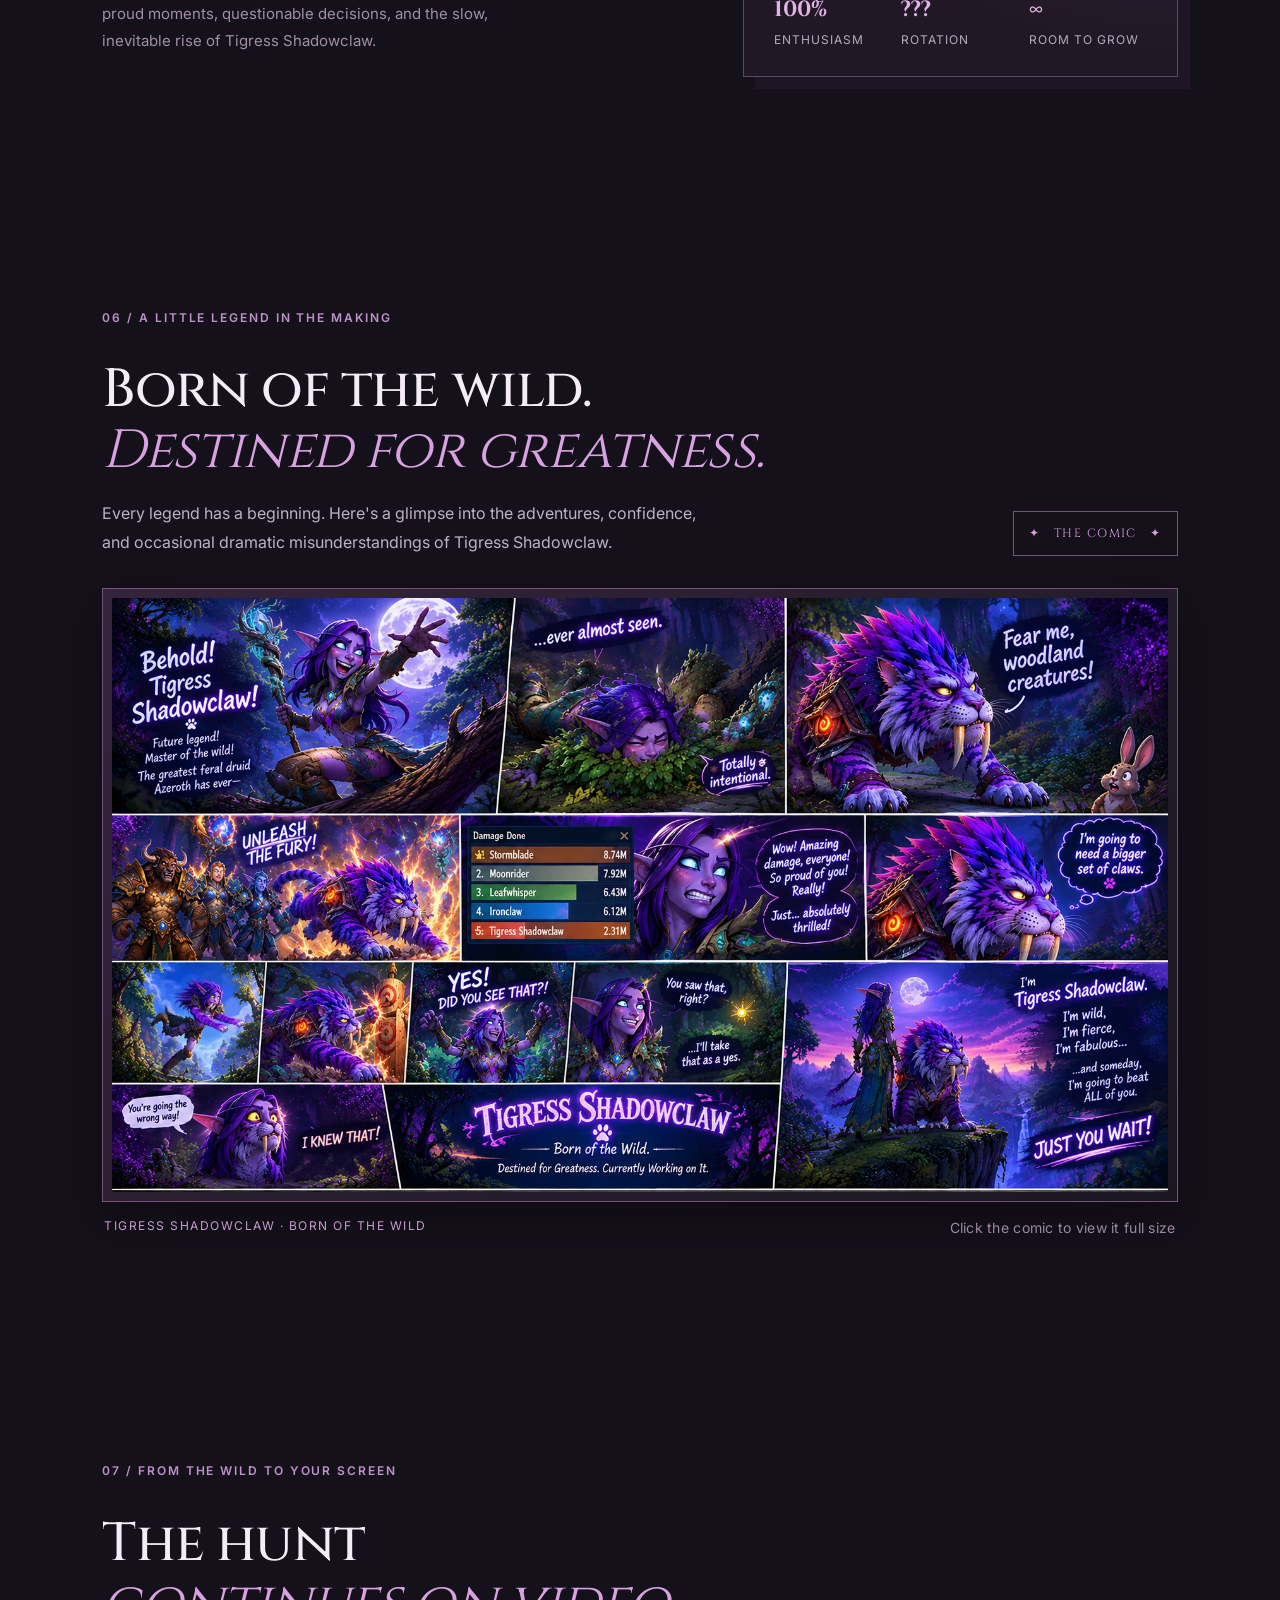
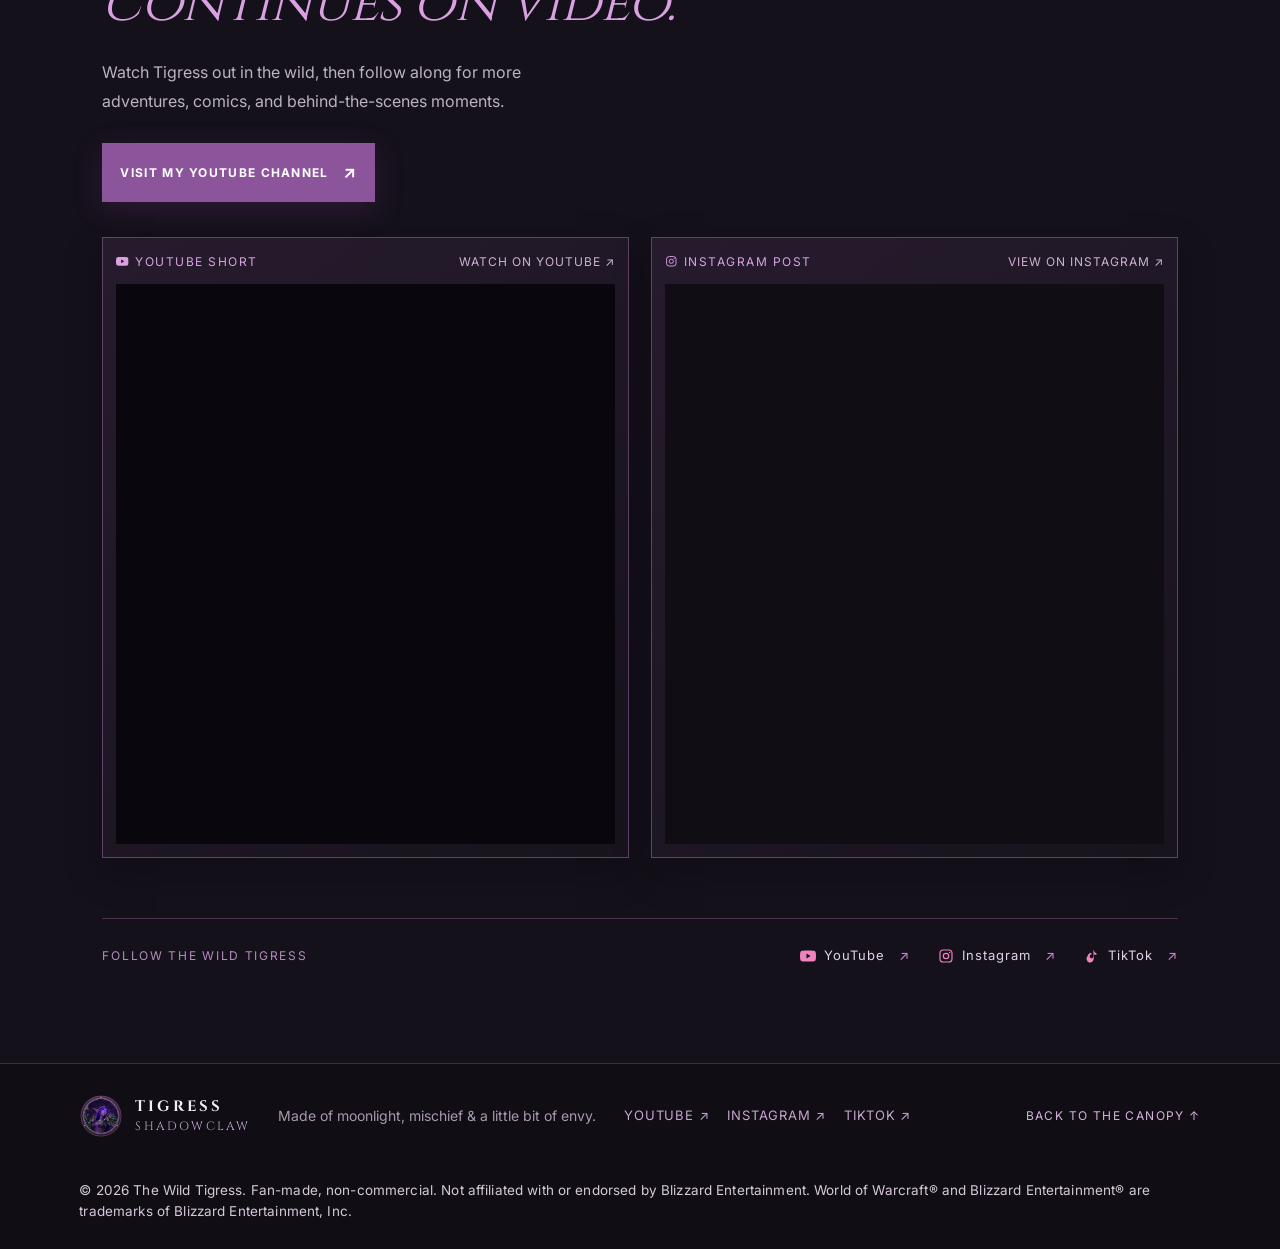
==== commit bd048253: "Serve smaller WebP versions of the gallery photos. The forest cards now load 800px WebP images with " ====
--- a/index.html
+++ b/index.html
@@ -81,12 +81,12 @@
     <div class="section-kicker">02 / PLACES THAT FEEL LIKE MAGIC</div>
     <div class="wilds-heading"><h2>Where the wild<br><em>remembers.</em></h2><p>Ancient trees. Moonlit paths. A suspicious rustle in the bushes.<br>Home, sweet home.</p></div>
     <div class="gallery">
-      <article class="gallery-card gallery-large"><img src="assets/moonlit-grove.jpg" alt="A quiet purple forest filled with ancient trees"><div class="gallery-overlay"><span>THE ANCIENT GROVES</span><h3>Under the elder boughs</h3><p>Where every root has a story.</p></div><span class="card-number">01</span></article>
-      <article class="gallery-card"><img src="assets/sunlit-wilds.jpg" alt="Golden sunlight falling across a lush forest floor"><div class="gallery-overlay"><span>ASHENVALE AT GOLDEN HOUR</span><h3>Chasing the light</h3><p>Occasionally chasing a rare, too.</p></div><span class="card-number">02</span></article>
-      <article class="gallery-card"><img src="assets/forest-path.jpg" alt="A winding stone path through a mystical purple forest"><div class="gallery-overlay"><span>THE LONG WAY HOME</span><h3>Not lost. Exploring.</h3><p>Those are very different things.</p></div><span class="card-number">03</span></article>
-      <article class="gallery-card"><img src="assets/feral-canopy.jpg" alt="Tigress in her vivid purple feral cat form beneath enchanted forest flowers"><div class="gallery-overlay"><span>ABOVE THE CANOPY</span><h3>Queen of the branches</h3><p>Practically a stealth expert. Practically.</p></div><span class="card-number">04</span></article>
-      <article class="gallery-card"><img src="assets/feral-rainbow-trail.jpg" alt="Tigress racing through a forest with a trail of magical color"><div class="gallery-overlay"><span>LEAVING A LITTLE SPARKLE</span><h3>Subtlety is overrated</h3><p>Nature, but make it dramatic.</p></div><span class="card-number">05</span></article>
-      <article class="gallery-card"><img src="assets/canopy-prowl.jpg" alt="Tigress prowling along a forest path in her feral form"><div class="gallery-overlay"><span>THE HUNT IS ON</span><h3>Claws before applause</h3><p>Greatness takes practice.</p></div><span class="card-number">06</span></article>
+      <article class="gallery-card gallery-large"><picture><source srcset="assets/moonlit-grove.webp" type="image/webp"><img src="assets/moonlit-grove.jpg" width="800" height="334" loading="lazy" decoding="async" alt="A quiet purple forest filled with ancient trees"></picture><div class="gallery-overlay"><span>THE ANCIENT GROVES</span><h3>Under the elder boughs</h3><p>Where every root has a story.</p></div><span class="card-number">01</span></article>
+      <article class="gallery-card"><picture><source srcset="assets/sunlit-wilds.webp" type="image/webp"><img src="assets/sunlit-wilds.jpg" width="800" height="334" loading="lazy" decoding="async" alt="Golden sunlight falling across a lush forest floor"></picture><div class="gallery-overlay"><span>ASHENVALE AT GOLDEN HOUR</span><h3>Chasing the light</h3><p>Occasionally chasing a rare, too.</p></div><span class="card-number">02</span></article>
+      <article class="gallery-card"><picture><source srcset="assets/forest-path.webp" type="image/webp"><img src="assets/forest-path.jpg" width="800" height="334" loading="lazy" decoding="async" alt="A winding stone path through a mystical purple forest"></picture><div class="gallery-overlay"><span>THE LONG WAY HOME</span><h3>Not lost. Exploring.</h3><p>Those are very different things.</p></div><span class="card-number">03</span></article>
+      <article class="gallery-card"><picture><source srcset="assets/feral-canopy.webp" type="image/webp"><img src="assets/feral-canopy.jpg" width="800" height="334" loading="lazy" decoding="async" alt="Tigress in her vivid purple feral cat form beneath enchanted forest flowers"></picture><div class="gallery-overlay"><span>ABOVE THE CANOPY</span><h3>Queen of the branches</h3><p>Practically a stealth expert. Practically.</p></div><span class="card-number">04</span></article>
+      <article class="gallery-card"><picture><source srcset="assets/feral-rainbow-trail.webp" type="image/webp"><img src="assets/feral-rainbow-trail.jpg" width="800" height="334" loading="lazy" decoding="async" alt="Tigress racing through a forest with a trail of magical color"></picture><div class="gallery-overlay"><span>LEAVING A LITTLE SPARKLE</span><h3>Subtlety is overrated</h3><p>Nature, but make it dramatic.</p></div><span class="card-number">05</span></article>
+      <article class="gallery-card"><picture><source srcset="assets/canopy-prowl.webp" type="image/webp"><img src="assets/canopy-prowl.jpg" width="800" height="450" loading="lazy" decoding="async" alt="Tigress prowling along a forest path in her feral form"></picture><div class="gallery-overlay"><span>THE HUNT IS ON</span><h3>Claws before applause</h3><p>Greatness takes practice.</p></div><span class="card-number">06</span></article>
     </div>
   </div>
 </section>
--- a/style.css
+++ b/style.css
@@ -1,4 +1,4 @@
-*{box-sizing:border-box} :root{--ink:#f4ecf7;--muted:#bdb1c4;--bg:#15111b;--panel:#201725;--violet:#b875d1;--pink:#ee83bd;--green:#9ebc8d;--gold:#d6bd85;--serif:'Cinzel',Georgia,serif;--sans:'Inter',Arial,sans-serif}html{scroll-behavior:smooth;scroll-padding-top:82px}body{margin:0;background:var(--bg);color:var(--ink);font-family:var(--sans);font-size:16px;line-height:1.8;overflow-x:hidden}a{color:inherit;text-decoration:none}.ambient{position:absolute;width:430px;height:430px;border-radius:50%;filter:blur(130px);opacity:.11;pointer-events:none}.ambient-one{top:850px;left:-200px;background:#8b3fa7}.ambient-two{top:2200px;right:-200px;background:#267d68}.topbar{height:82px;padding:0 6.2%;display:flex;align-items:center;justify-content:space-between;gap:30px;position:sticky;top:0;z-index:20;background:rgba(20,15,25,.93);border-bottom:1px solid rgba(220,185,231,.12);backdrop-filter:blur(18px)}.brand{display:flex;align-items:center;gap:12px;letter-spacing:2px}.brand-mark{display:grid;width:44px;height:44px;flex:none}.brand-mark img{width:44px;height:44px;border-radius:50%;display:block}.brand b,.brand small{display:block;font-family:var(--serif);line-height:1.35}.brand b{font-size:15px;letter-spacing:3px}.brand small{font-size:12px;color:#c5a8d2;letter-spacing:2.2px}.nav{display:flex;gap:20px}.nav a,.top-cta{font-size:12px;letter-spacing:.08em;font-weight:600;color:#d9ccdf;transition:color .2s}.nav a:hover,.top-cta:hover{color:var(--pink)}.top-cta{border:1px solid #75527d;padding:11px 15px}.top-cta span{margin-left:9px;color:var(--pink)}.menu-toggle{display:none;background:none;border:0;color:white;font-size:24px}.hero{height:min(780px,82vh);min-height:600px;position:relative;display:flex;align-items:center;overflow:hidden;background:#1a1820}.hero-video,.hero-shade{position:absolute;inset:0;width:100%;height:100%}.hero-video{object-fit:cover;object-position:center 48%;transform:scale(1.025);background:#15111b}.hero-shade{background:linear-gradient(90deg,rgba(14,10,17,.91) 0%,rgba(19,12,23,.68) 37%,rgba(20,12,22,.16) 74%,rgba(18,12,20,.3) 100%),linear-gradient(0deg,#15111b 0%,transparent 26%,rgba(13,9,17,.12) 75%,rgba(13,9,17,.35) 100%)}.hero-content{position:relative;z-index:1;margin-left:11%;padding:35px 0 70px;max-width:680px}.eyebrow,.section-kicker{font-size:12px;letter-spacing:.16em;color:#d8b7e1;font-weight:600}.eyebrow{display:flex;align-items:center;gap:13px}.eyebrow-line{width:27px;height:1px;background:var(--gold)}h1,h2,h3,p{margin-top:0}h1,h2{font-family:var(--serif);font-weight:500;line-height:1.12;letter-spacing:-.8px}h1{font-size:clamp(48px,7.2vw,94px);margin:24px 0 18px;text-shadow:0 5px 35px #130c19}h1 em,h2 em{font-weight:400;color:#d9a1e2}h1 em{font-size:.88em}.hero-subtitle{font-size:17px;line-height:1.8;color:#e6dce9;font-weight:300}.hero-subtitle span{color:#d4a6d9}.hero-actions{display:flex;align-items:center;gap:28px;margin-top:34px}.button{display:inline-flex;align-items:center;gap:14px;padding:14px 18px;font-size:12px;font-weight:700;letter-spacing:1.3px;transition:transform .2s,background .2s}.button:hover{transform:translateY(-3px)}.button-primary{background:#8c559b;color:white;box-shadow:0 8px 28px #5c2d6955}.button-primary:hover{background:#a56bb1}.button span{font-size:17px}.text-link{font-size:15px;color:#e0d0e5;border-bottom:1px solid #8d6c95;padding-bottom:6px}.text-link span{margin-left:12px;color:var(--pink)}.hero-caption{position:absolute;left:6.2%;bottom:35px;font-size:12px;letter-spacing:1.7px;color:#d5c5d8;display:flex;align-items:center;gap:11px}.caption-dot{width:6px;height:6px;background:var(--gold);border-radius:50%;box-shadow:0 0 12px #d6bd8588}.caption-rule{width:55px;height:1px;background:#806d84}.marquee{padding:15px 16px;background:#24192a;border-top:1px solid #6d4a74;border-bottom:1px solid #6d4a74;text-align:center;font-family:var(--serif);font-size:13px;letter-spacing:2.1px;color:#d8c5df}.marquee span,.marquee i{font-style:normal;color:var(--gold);margin:0 18px}.section-wrap{width:min(1120px,84%);margin:0 auto}.intro{padding-top:120px;padding-bottom:125px}.section-kicker{margin-bottom:32px;color:#bd91ca}.intro-grid{display:grid;grid-template-columns:1.1fr .8fr;align-items:center;gap:11%}.intro h2,.personality h2,.fieldnotes h2,.companion-copy h2,.wilds h2{font-size:clamp(35px,4.2vw,54px);margin-bottom:27px}.intro-copy p{color:var(--muted);max-width:540px;font-size:16px}.intro-copy .lead{font-size:18px;color:#eaddec;line-height:1.9;margin-bottom:22px}.underlined-link{display:inline-block;margin-top:18px;font-size:13px;font-weight:700;letter-spacing:1.6px;border-bottom:1px solid #a46cb0;padding-bottom:9px}.underlined-link span{color:var(--pink);margin-left:15px}.portrait-card{position:relative;padding:13px;border:1px solid #64456c;background:linear-gradient(135deg,#35243b,#1a1721);box-shadow:18px 18px 0 rgba(106,64,113,.13)}.portrait-frame{height:430px;overflow:hidden;background:#17121c;display:flex;justify-content:center}.portrait-frame img{height:100%;width:100%;object-fit:contain;object-position:center top}.portrait-label{display:flex;align-items:center;gap:13px;padding:17px 8px 7px}.moon-symbol{font-size:28px;color:#d9a0df}.portrait-label b,.portrait-label small{display:block}.portrait-label b{font-family:var(--serif);font-size:13px;letter-spacing:1.3px}.portrait-label small{font-size:13px;color:#a99aad;margin-top:3px}.portrait-star{margin-left:auto;color:var(--pink);font-size:22px}.wilds{position:relative;padding:105px 0 120px;background:#1d1722;overflow:hidden}.wilds-backdrop{position:absolute;inset:0;background:linear-gradient(90deg,rgba(23,17,28,.97),rgba(26,18,31,.87)),url('assets/sunlit-wilds.jpg') center/cover;opacity:.95}.wilds-inner{position:relative}.wilds-heading{display:flex;align-items:end;justify-content:space-between;margin-bottom:38px}.wilds-heading h2{margin:0}.wilds-heading p{font-size:16px;color:#b9a9c0;margin:0 0 5px;max-width:370px}.gallery{display:grid;grid-template-columns:1.15fr 1fr 1fr;grid-auto-rows:240px;gap:18px}.gallery-card{position:relative;overflow:hidden;background:#2a2030;border:1px solid #5a405f}.gallery-card img{width:100%;height:100%;object-fit:cover;transition:transform .7s;filter:saturate(.85)}.gallery-card:hover img{transform:scale(1.05)}.gallery-card:after{content:"";position:absolute;inset:25% 0 0;background:linear-gradient(0deg,rgba(13,9,17,.9),transparent)}.gallery-overlay{position:absolute;z-index:1;bottom:23px;left:25px}.gallery-overlay span{font-size:12px;letter-spacing:1.8px;color:#e3a8e0}.gallery-overlay h3{font-family:var(--serif);font-weight:500;font-size:21px;margin:7px 0 2px}.gallery-overlay p{font-size:15px;color:#c6b6cc;margin:0}.card-number{position:absolute;right:18px;top:15px;z-index:2;font-family:var(--serif);color:var(--gold);font-size:13px}.personality{padding-top:120px;padding-bottom:115px}.personality-head{display:flex;align-items:end;justify-content:space-between;gap:40px}.personality-head h2{margin-bottom:0}.personality-head p{max-width:400px;color:var(--muted);font-size:16px;margin-bottom:5px}.traits{display:grid;grid-template-columns:repeat(3,1fr);gap:18px;margin-top:48px}.trait{border:1px solid #49334e;background:linear-gradient(145deg,#211925,#1a151f);padding:28px 27px 30px;min-height:260px;transition:border-color .25s,transform .25s}.trait:hover{border-color:#9c6ca8;transform:translateY(-4px)}.trait-icon{font-size:27px;color:#d28bd1;margin-bottom:18px}.trait-num{font-size:12px;letter-spacing:1.7px;color:var(--gold)}.trait h3{font-family:var(--serif);font-size:18px;font-weight:500;margin:11px 0}.trait p{color:#b9aabd;font-size:16px;line-height:1.9;margin:0}.confession{margin-top:45px;padding:34px 20px;text-align:center;border-top:1px solid #48324e;border-bottom:1px solid #48324e;position:relative}.quote-mark{font-family:Georgia,serif;font-size:50px;color:#a66bb4;line-height:.8}.confession p{font-family:var(--serif);font-size:clamp(16px,2.1vw,23px);line-height:1.7;margin:10px 0 13px}.confession p em{color:#d6a0df}.confession-sig{font-size:12px;letter-spacing:2px;color:#b68bc1}.companion-feature{height:550px;position:relative;overflow:hidden;background:#11221f}.companion-feature>img{position:absolute;inset:0;width:100%;height:100%;object-fit:cover;object-position:center 37%}.companion-overlay{position:absolute;inset:0;background:linear-gradient(90deg,rgba(13,15,22,.96),rgba(15,17,24,.82) 43%,rgba(14,18,20,.1) 100%),linear-gradient(0deg,rgba(16,13,20,.45),transparent)}.companion-copy{position:relative;padding:105px 0 0 12%;max-width:620px}.companion-copy .section-kicker{color:#a7c5a0}.companion-copy h2 em{color:#b5d1a6}.companion-copy p{color:#c3c5bc;max-width:400px;font-size:16px}.button-outline{border:1px solid #a2b78e;color:#f0f1e9;margin-top:16px}.button-outline:hover{background:#718d67}.fieldnotes{padding-top:120px;padding-bottom:125px}.fieldnotes-grid{display:grid;grid-template-columns:1fr .85fr;gap:12%;align-items:center}.fieldnotes-grid>div:first-child p{color:var(--muted);font-size:16px;max-width:450px}.fieldnote-small{font-size:15px!important;color:#9f90a6!important}.note-card{border:1px solid #614568;background:radial-gradient(ellipse at top right,#3b2844 0%,#211825 65%);padding:29px 30px 25px;box-shadow:12px 12px 0 rgba(122,71,132,.1)}.note-top{display:flex;justify-content:space-between;font-size:12px;letter-spacing:1.7px;color:#c69bd0;border-bottom:1px solid #5b4163;padding-bottom:17px}.note-top span:last-child{font-size:22px;line-height:1}.note-card h3{font-family:var(--serif);font-weight:500;font-size:24px;margin:22px 0 10px}.note-card p{font-size:16px;color:#c6b6ca}.note-stats{display:grid;grid-template-columns:repeat(3,1fr);border-top:1px solid #5b4163;padding-top:19px;margin-top:23px;gap:10px}.note-stats b,.note-stats small{display:block}.note-stats b{font-family:var(--serif);font-size:22px;color:#e0b3e5}.note-stats small{font-size:12px;letter-spacing:1px;color:#b9a7bf}footer{position:relative;display:flex;align-items:center;gap:28px;padding:30px 6.2% 55px;border-top:1px solid #3e2b44;background:#100d15}footer p{font-size:14px;color:#a999af;margin:0}footer .back-top{margin-left:auto;font-size:12px;letter-spacing:1.4px;color:#d8b1df}.copyright{position:absolute;bottom:14px;left:6.2%;font-size:7px;letter-spacing:1.2px;color:#75687b}@media(max-width:900px){.gallery{grid-template-columns:1fr 1fr;grid-auto-rows:220px}.gallery-large{grid-row:span 2}.topbar{padding:0 4%;gap:15px}.nav{gap:12px}.nav a{font-size:12px}.top-cta{display:none}.section-wrap{width:88%}.hero-content{margin-left:7%}.intro-grid{gap:6%;grid-template-columns:1fr .8fr}.portrait-frame{height:360px}.gallery{grid-template-rows:210px 210px}.companion-copy{padding-left:7%}}@media(max-width:650px){.gallery{grid-template-columns:1fr;grid-auto-rows:240px}.gallery-large{grid-row:auto}.topbar{height:70px}.menu-toggle{display:block;order:3}.nav{display:none;position:absolute;top:69px;left:0;right:0;padding:20px 7%;background:#19121f;border-bottom:1px solid #503657;flex-direction:column;gap:18px}.nav.open{display:flex}.nav a{font-size:15px}.hero{min-height:610px;height:78vh}.hero-content{margin-left:7%;margin-right:6%;padding-bottom:45px}.eyebrow{font-size:12px;letter-spacing:.12em;gap:7px}.eyebrow-line{width:15px}h1{font-size:clamp(48px,13vw,72px)}.hero-subtitle{font-size:16px}.hero-actions{align-items:flex-start;flex-direction:column;gap:20px}.hero-caption{font-size:12px;letter-spacing:.06em;left:5%;bottom:24px}.caption-rule{display:none}.marquee{font-size:12px;letter-spacing:.06em}.marquee span,.marquee i{margin:0 5px}.section-wrap{width:86%}.intro,.personality,.fieldnotes{padding-top:78px;padding-bottom:80px}.intro-grid,.fieldnotes-grid{grid-template-columns:1fr;gap:42px}.intro h2,.personality h2,.fieldnotes h2,.companion-copy h2,.wilds h2{font-size:38px}.portrait-card{max-width:400px;margin:auto;width:100%}.portrait-frame{height:390px}.wilds{padding:78px 0}.wilds-heading,.personality-head{display:block}.wilds-heading p,.personality-head p{margin-top:22px}.gallery{grid-template-columns:1fr;grid-template-rows:280px 240px 240px}.gallery-large{grid-row:auto}.traits{grid-template-columns:1fr;margin-top:30px}.trait{min-height:0}.confession{margin-top:30px;padding:25px 10px}.companion-feature{height:590px}.companion-feature>img{object-position:60% center}.companion-overlay{background:linear-gradient(90deg,rgba(13,15,22,.94),rgba(15,17,24,.63) 80%),linear-gradient(0deg,rgba(16,13,20,.4),transparent)}.companion-copy{padding:80px 7% 0}.note-card{padding:24px 20px}.note-stats{gap:5px}.note-stats small{font-size:12px}footer{padding:28px 7% 60px;flex-wrap:wrap;gap:14px}footer p{order:3;width:100%}footer .back-top{font-size:12px}.copyright{left:7%;right:7%;font-size:6px;line-height:1.5}}@media(prefers-reduced-motion:reduce){html{scroll-behavior:auto}*,*:before,*:after{animation-duration:.01ms!important;animation-iteration-count:1!important;transition-duration:.01ms!important}}
+*{box-sizing:border-box} :root{--ink:#f4ecf7;--muted:#bdb1c4;--bg:#15111b;--panel:#201725;--violet:#b875d1;--pink:#ee83bd;--green:#9ebc8d;--gold:#d6bd85;--serif:'Cinzel',Georgia,serif;--sans:'Inter',Arial,sans-serif}html{scroll-behavior:smooth;scroll-padding-top:82px}body{margin:0;background:var(--bg);color:var(--ink);font-family:var(--sans);font-size:16px;line-height:1.8;overflow-x:hidden}a{color:inherit;text-decoration:none}.ambient{position:absolute;width:430px;height:430px;border-radius:50%;filter:blur(130px);opacity:.11;pointer-events:none}.ambient-one{top:850px;left:-200px;background:#8b3fa7}.ambient-two{top:2200px;right:-200px;background:#267d68}.topbar{height:82px;padding:0 6.2%;display:flex;align-items:center;justify-content:space-between;gap:30px;position:sticky;top:0;z-index:20;background:rgba(20,15,25,.93);border-bottom:1px solid rgba(220,185,231,.12);backdrop-filter:blur(18px)}.brand{display:flex;align-items:center;gap:12px;letter-spacing:2px}.brand-mark{display:grid;width:44px;height:44px;flex:none}.brand-mark img{width:44px;height:44px;border-radius:50%;display:block}.brand b,.brand small{display:block;font-family:var(--serif);line-height:1.35}.brand b{font-size:15px;letter-spacing:3px}.brand small{font-size:12px;color:#c5a8d2;letter-spacing:2.2px}.nav{display:flex;gap:20px}.nav a,.top-cta{font-size:12px;letter-spacing:.08em;font-weight:600;color:#d9ccdf;transition:color .2s}.nav a:hover,.top-cta:hover{color:var(--pink)}.top-cta{border:1px solid #75527d;padding:11px 15px}.top-cta span{margin-left:9px;color:var(--pink)}.menu-toggle{display:none;background:none;border:0;color:white;font-size:24px}.hero{height:min(780px,82vh);min-height:600px;position:relative;display:flex;align-items:center;overflow:hidden;background:#1a1820}.hero-video,.hero-shade{position:absolute;inset:0;width:100%;height:100%}.hero-video{object-fit:cover;object-position:center 48%;transform:scale(1.025);background:#15111b}.hero-shade{background:linear-gradient(90deg,rgba(14,10,17,.91) 0%,rgba(19,12,23,.68) 37%,rgba(20,12,22,.16) 74%,rgba(18,12,20,.3) 100%),linear-gradient(0deg,#15111b 0%,transparent 26%,rgba(13,9,17,.12) 75%,rgba(13,9,17,.35) 100%)}.hero-content{position:relative;z-index:1;margin-left:11%;padding:35px 0 70px;max-width:680px}.eyebrow,.section-kicker{font-size:12px;letter-spacing:.16em;color:#d8b7e1;font-weight:600}.eyebrow{display:flex;align-items:center;gap:13px}.eyebrow-line{width:27px;height:1px;background:var(--gold)}h1,h2,h3,p{margin-top:0}h1,h2{font-family:var(--serif);font-weight:500;line-height:1.12;letter-spacing:-.8px}h1{font-size:clamp(48px,7.2vw,94px);margin:24px 0 18px;text-shadow:0 5px 35px #130c19}h1 em,h2 em{font-weight:400;color:#d9a1e2}h1 em{font-size:.88em}.hero-subtitle{font-size:17px;line-height:1.8;color:#e6dce9;font-weight:300}.hero-subtitle span{color:#d4a6d9}.hero-actions{display:flex;align-items:center;gap:28px;margin-top:34px}.button{display:inline-flex;align-items:center;gap:14px;padding:14px 18px;font-size:12px;font-weight:700;letter-spacing:1.3px;transition:transform .2s,background .2s}.button:hover{transform:translateY(-3px)}.button-primary{background:#8c559b;color:white;box-shadow:0 8px 28px #5c2d6955}.button-primary:hover{background:#a56bb1}.button span{font-size:17px}.text-link{font-size:15px;color:#e0d0e5;border-bottom:1px solid #8d6c95;padding-bottom:6px}.text-link span{margin-left:12px;color:var(--pink)}.hero-caption{position:absolute;left:6.2%;bottom:35px;font-size:12px;letter-spacing:1.7px;color:#d5c5d8;display:flex;align-items:center;gap:11px}.caption-dot{width:6px;height:6px;background:var(--gold);border-radius:50%;box-shadow:0 0 12px #d6bd8588}.caption-rule{width:55px;height:1px;background:#806d84}.marquee{padding:15px 16px;background:#24192a;border-top:1px solid #6d4a74;border-bottom:1px solid #6d4a74;text-align:center;font-family:var(--serif);font-size:13px;letter-spacing:2.1px;color:#d8c5df}.marquee span,.marquee i{font-style:normal;color:var(--gold);margin:0 18px}.section-wrap{width:min(1120px,84%);margin:0 auto}.intro{padding-top:120px;padding-bottom:125px}.section-kicker{margin-bottom:32px;color:#bd91ca}.intro-grid{display:grid;grid-template-columns:1.1fr .8fr;align-items:center;gap:11%}.intro h2,.personality h2,.fieldnotes h2,.companion-copy h2,.wilds h2{font-size:clamp(35px,4.2vw,54px);margin-bottom:27px}.intro-copy p{color:var(--muted);max-width:540px;font-size:16px}.intro-copy .lead{font-size:18px;color:#eaddec;line-height:1.9;margin-bottom:22px}.underlined-link{display:inline-block;margin-top:18px;font-size:13px;font-weight:700;letter-spacing:1.6px;border-bottom:1px solid #a46cb0;padding-bottom:9px}.underlined-link span{color:var(--pink);margin-left:15px}.portrait-card{position:relative;padding:13px;border:1px solid #64456c;background:linear-gradient(135deg,#35243b,#1a1721);box-shadow:18px 18px 0 rgba(106,64,113,.13)}.portrait-frame{height:430px;overflow:hidden;background:#17121c;display:flex;justify-content:center}.portrait-frame img{height:100%;width:100%;object-fit:contain;object-position:center top}.portrait-label{display:flex;align-items:center;gap:13px;padding:17px 8px 7px}.moon-symbol{font-size:28px;color:#d9a0df}.portrait-label b,.portrait-label small{display:block}.portrait-label b{font-family:var(--serif);font-size:13px;letter-spacing:1.3px}.portrait-label small{font-size:13px;color:#a99aad;margin-top:3px}.portrait-star{margin-left:auto;color:var(--pink);font-size:22px}.wilds{position:relative;padding:105px 0 120px;background:#1d1722;overflow:hidden}.wilds-backdrop{position:absolute;inset:0;background:linear-gradient(90deg,rgba(23,17,28,.97),rgba(26,18,31,.87)),image-set(url('assets/sunlit-wilds-1600.webp') type('image/webp'),url('assets/sunlit-wilds.jpg') type('image/jpeg')) center/cover;opacity:.95}.wilds-inner{position:relative}.wilds-heading{display:flex;align-items:end;justify-content:space-between;margin-bottom:38px}.wilds-heading h2{margin:0}.wilds-heading p{font-size:16px;color:#b9a9c0;margin:0 0 5px;max-width:370px}.gallery{display:grid;grid-template-columns:1.15fr 1fr 1fr;grid-auto-rows:240px;gap:18px}.gallery-card{position:relative;overflow:hidden;background:#2a2030;border:1px solid #5a405f}.gallery-card picture{display:block;width:100%;height:100%}.gallery-card img{width:100%;height:100%;object-fit:cover;transition:transform .7s;filter:saturate(.85)}.gallery-card:hover img{transform:scale(1.05)}.gallery-card:after{content:"";position:absolute;inset:25% 0 0;background:linear-gradient(0deg,rgba(13,9,17,.9),transparent)}.gallery-overlay{position:absolute;z-index:1;bottom:23px;left:25px}.gallery-overlay span{font-size:12px;letter-spacing:1.8px;color:#e3a8e0}.gallery-overlay h3{font-family:var(--serif);font-weight:500;font-size:21px;margin:7px 0 2px}.gallery-overlay p{font-size:15px;color:#c6b6cc;margin:0}.card-number{position:absolute;right:18px;top:15px;z-index:2;font-family:var(--serif);color:var(--gold);font-size:13px}.personality{padding-top:120px;padding-bottom:115px}.personality-head{display:flex;align-items:end;justify-content:space-between;gap:40px}.personality-head h2{margin-bottom:0}.personality-head p{max-width:400px;color:var(--muted);font-size:16px;margin-bottom:5px}.traits{display:grid;grid-template-columns:repeat(3,1fr);gap:18px;margin-top:48px}.trait{border:1px solid #49334e;background:linear-gradient(145deg,#211925,#1a151f);padding:28px 27px 30px;min-height:260px;transition:border-color .25s,transform .25s}.trait:hover{border-color:#9c6ca8;transform:translateY(-4px)}.trait-icon{font-size:27px;color:#d28bd1;margin-bottom:18px}.trait-num{font-size:12px;letter-spacing:1.7px;color:var(--gold)}.trait h3{font-family:var(--serif);font-size:18px;font-weight:500;margin:11px 0}.trait p{color:#b9aabd;font-size:16px;line-height:1.9;margin:0}.confession{margin-top:45px;padding:34px 20px;text-align:center;border-top:1px solid #48324e;border-bottom:1px solid #48324e;position:relative}.quote-mark{font-family:Georgia,serif;font-size:50px;color:#a66bb4;line-height:.8}.confession p{font-family:var(--serif);font-size:clamp(16px,2.1vw,23px);line-height:1.7;margin:10px 0 13px}.confession p em{color:#d6a0df}.confession-sig{font-size:12px;letter-spacing:2px;color:#b68bc1}.companion-feature{height:550px;position:relative;overflow:hidden;background:#11221f}.companion-feature>img{position:absolute;inset:0;width:100%;height:100%;object-fit:cover;object-position:center 37%}.companion-overlay{position:absolute;inset:0;background:linear-gradient(90deg,rgba(13,15,22,.96),rgba(15,17,24,.82) 43%,rgba(14,18,20,.1) 100%),linear-gradient(0deg,rgba(16,13,20,.45),transparent)}.companion-copy{position:relative;padding:105px 0 0 12%;max-width:620px}.companion-copy .section-kicker{color:#a7c5a0}.companion-copy h2 em{color:#b5d1a6}.companion-copy p{color:#c3c5bc;max-width:400px;font-size:16px}.button-outline{border:1px solid #a2b78e;color:#f0f1e9;margin-top:16px}.button-outline:hover{background:#718d67}.fieldnotes{padding-top:120px;padding-bottom:125px}.fieldnotes-grid{display:grid;grid-template-columns:1fr .85fr;gap:12%;align-items:center}.fieldnotes-grid>div:first-child p{color:var(--muted);font-size:16px;max-width:450px}.fieldnote-small{font-size:15px!important;color:#9f90a6!important}.note-card{border:1px solid #614568;background:radial-gradient(ellipse at top right,#3b2844 0%,#211825 65%);padding:29px 30px 25px;box-shadow:12px 12px 0 rgba(122,71,132,.1)}.note-top{display:flex;justify-content:space-between;font-size:12px;letter-spacing:1.7px;color:#c69bd0;border-bottom:1px solid #5b4163;padding-bottom:17px}.note-top span:last-child{font-size:22px;line-height:1}.note-card h3{font-family:var(--serif);font-weight:500;font-size:24px;margin:22px 0 10px}.note-card p{font-size:16px;color:#c6b6ca}.note-stats{display:grid;grid-template-columns:repeat(3,1fr);border-top:1px solid #5b4163;padding-top:19px;margin-top:23px;gap:10px}.note-stats b,.note-stats small{display:block}.note-stats b{font-family:var(--serif);font-size:22px;color:#e0b3e5}.note-stats small{font-size:12px;letter-spacing:1px;color:#b9a7bf}footer{position:relative;display:flex;align-items:center;gap:28px;padding:30px 6.2% 55px;border-top:1px solid #3e2b44;background:#100d15}footer p{font-size:14px;color:#a999af;margin:0}footer .back-top{margin-left:auto;font-size:12px;letter-spacing:1.4px;color:#d8b1df}.copyright{position:absolute;bottom:14px;left:6.2%;font-size:7px;letter-spacing:1.2px;color:#75687b}@media(max-width:900px){.gallery{grid-template-columns:1fr 1fr;grid-auto-rows:220px}.gallery-large{grid-row:span 2}.topbar{padding:0 4%;gap:15px}.nav{gap:12px}.nav a{font-size:12px}.top-cta{display:none}.section-wrap{width:88%}.hero-content{margin-left:7%}.intro-grid{gap:6%;grid-template-columns:1fr .8fr}.portrait-frame{height:360px}.gallery{grid-template-rows:210px 210px}.companion-copy{padding-left:7%}}@media(max-width:650px){.gallery{grid-template-columns:1fr;grid-auto-rows:240px}.gallery-large{grid-row:auto}.topbar{height:70px}.menu-toggle{display:block;order:3}.nav{display:none;position:absolute;top:69px;left:0;right:0;padding:20px 7%;background:#19121f;border-bottom:1px solid #503657;flex-direction:column;gap:18px}.nav.open{display:flex}.nav a{font-size:15px}.hero{min-height:610px;height:78vh}.hero-content{margin-left:7%;margin-right:6%;padding-bottom:45px}.eyebrow{font-size:12px;letter-spacing:.12em;gap:7px}.eyebrow-line{width:15px}h1{font-size:clamp(48px,13vw,72px)}.hero-subtitle{font-size:16px}.hero-actions{align-items:flex-start;flex-direction:column;gap:20px}.hero-caption{font-size:12px;letter-spacing:.06em;left:5%;bottom:24px}.caption-rule{display:none}.marquee{font-size:12px;letter-spacing:.06em}.marquee span,.marquee i{margin:0 5px}.section-wrap{width:86%}.intro,.personality,.fieldnotes{padding-top:78px;padding-bottom:80px}.intro-grid,.fieldnotes-grid{grid-template-columns:1fr;gap:42px}.intro h2,.personality h2,.fieldnotes h2,.companion-copy h2,.wilds h2{font-size:38px}.portrait-card{max-width:400px;margin:auto;width:100%}.portrait-frame{height:390px}.wilds{padding:78px 0}.wilds-heading,.personality-head{display:block}.wilds-heading p,.personality-head p{margin-top:22px}.gallery{grid-template-columns:1fr;grid-template-rows:280px 240px 240px}.gallery-large{grid-row:auto}.traits{grid-template-columns:1fr;margin-top:30px}.trait{min-height:0}.confession{margin-top:30px;padding:25px 10px}.companion-feature{height:590px}.companion-feature>img{object-position:60% center}.companion-overlay{background:linear-gradient(90deg,rgba(13,15,22,.94),rgba(15,17,24,.63) 80%),linear-gradient(0deg,rgba(16,13,20,.4),transparent)}.companion-copy{padding:80px 7% 0}.note-card{padding:24px 20px}.note-stats{gap:5px}.note-stats small{font-size:12px}footer{padding:28px 7% 60px;flex-wrap:wrap;gap:14px}footer p{order:3;width:100%}footer .back-top{font-size:12px}.copyright{left:7%;right:7%;font-size:6px;line-height:1.5}}@media(prefers-reduced-motion:reduce){html{scroll-behavior:auto}*,*:before,*:after{animation-duration:.01ms!important;animation-iteration-count:1!important;transition-duration:.01ms!important}}
 .gameplay{padding-top:110px;padding-bottom:95px}.gameplay-grid{display:grid;grid-template-columns:1fr .9fr;gap:10%;align-items:center}.gameplay-copy h2{font-family:var(--serif);font-size:clamp(35px,4.2vw,54px);font-weight:500;line-height:1.12;letter-spacing:-.8px;margin:0 0 24px}.gameplay-copy h2 em{font-weight:400;color:#d9a1e2}.gameplay-copy p{color:var(--muted);font-size:16px;max-width:460px;margin-bottom:27px}.video-coming{min-height:270px;position:relative;display:flex;flex-direction:column;align-items:center;justify-content:center;text-align:center;padding:30px;border:1px solid #67486f;background:radial-gradient(ellipse at 50% 0%,#43294e 0%,#211825 66%);overflow:hidden}.video-coming:before,.video-coming:after{content:'✦  ·  ✧  ·  ✦';position:absolute;color:#b879ca;opacity:.45;letter-spacing:16px;font-size:18px}.video-coming:before{top:22px;left:15px}.video-coming:after{bottom:18px;right:8px}.play-orb{width:58px;height:58px;border-radius:50%;display:grid;place-items:center;padding-left:4px;background:#9155a1;color:white;box-shadow:0 0 35px #a85dbb66;font-size:19px;margin-bottom:20px;transition:transform .2s}.video-coming:hover .play-orb{transform:scale(1.08)}.video-tag{font-size:8px;letter-spacing:2px;color:#d9a1e2}.video-coming h3{font-family:var(--serif);font-size:23px;font-weight:500;margin:10px 0 4px}.video-coming p{color:#b9aabd;font-size:11px;margin:0}.social-strip{display:flex;align-items:center;gap:28px;border-top:1px solid #49334e;margin-top:60px;padding-top:25px}.social-label{font-size:12px;letter-spacing:1.7px;color:#b48bbd;margin-right:auto}.social-strip>a,.footer-social a{font-size:13px;letter-spacing:1px;color:#e2d2e7;transition:color .2s}.social-strip>a:hover,.footer-social a:hover{color:var(--pink)}.social-icon{color:var(--pink);font-size:15px;margin-right:7px}.social-arrow{color:#d08bd0;margin-left:8px}.footer-social{display:flex;gap:18px}.footer-social a{font-size:13px;letter-spacing:.06em;color:#c7a5d0}
 @media(max-width:900px){.gameplay-grid{gap:6%}.social-strip{gap:18px}}
 @media(max-width:650px){.gameplay{padding-top:78px;padding-bottom:70px}.gameplay-grid{grid-template-columns:1fr;gap:35px}.video-coming{min-height:230px}.social-strip{align-items:flex-start;flex-wrap:wrap;gap:15px 20px;margin-top:38px}.social-label{width:100%;margin:0}.footer-social{order:4;width:100%}}
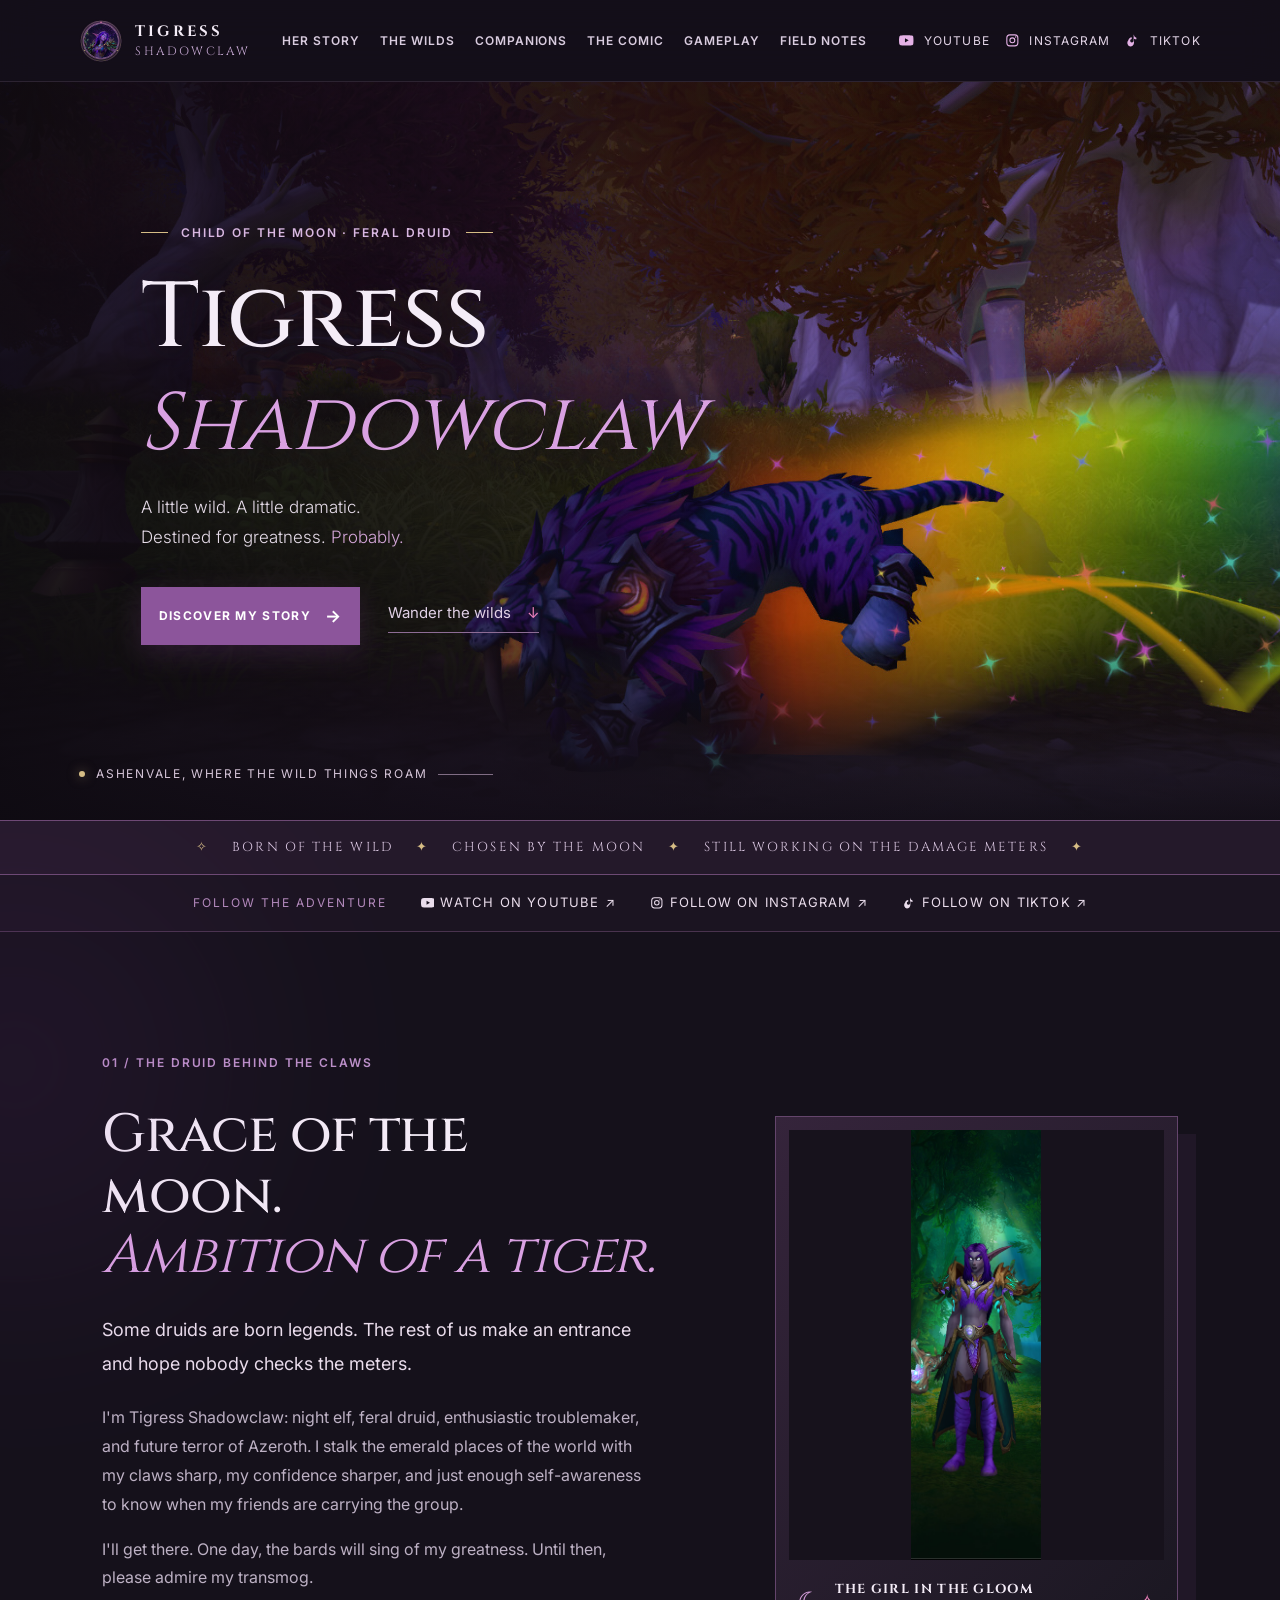
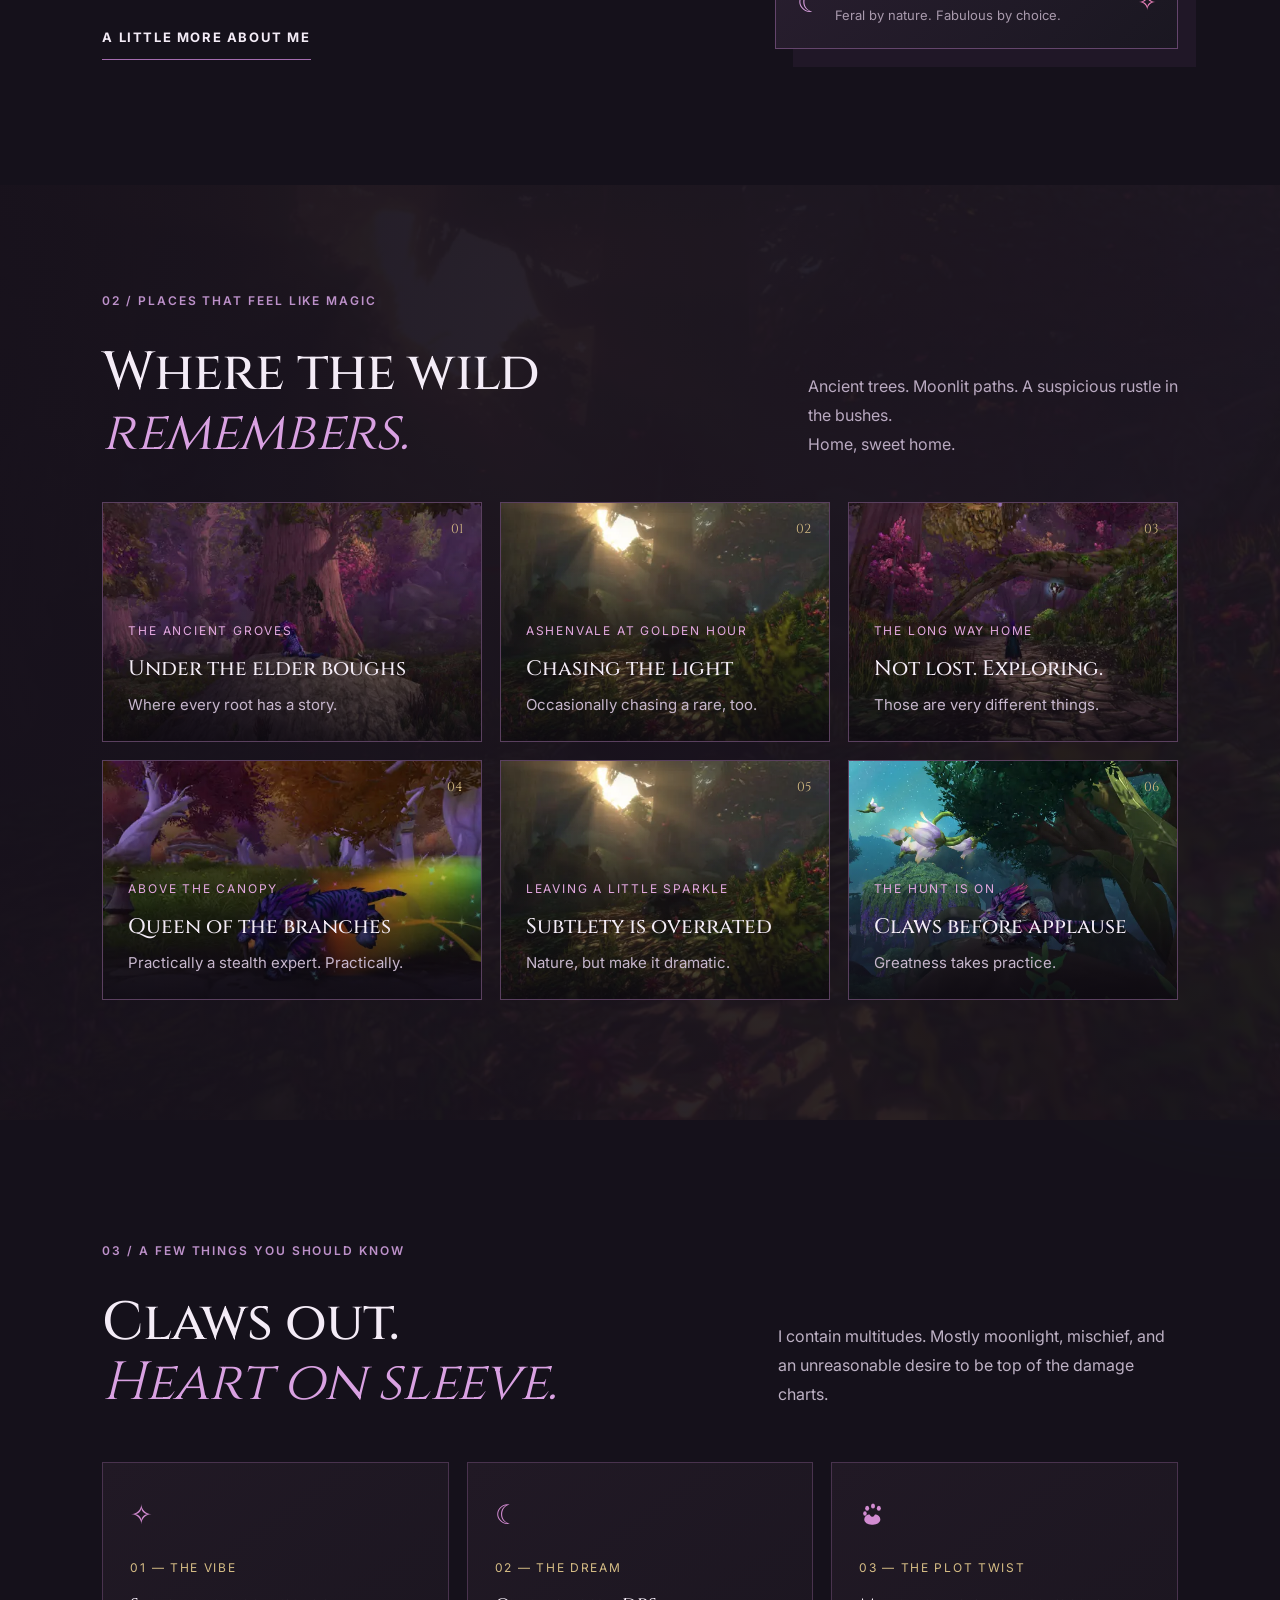
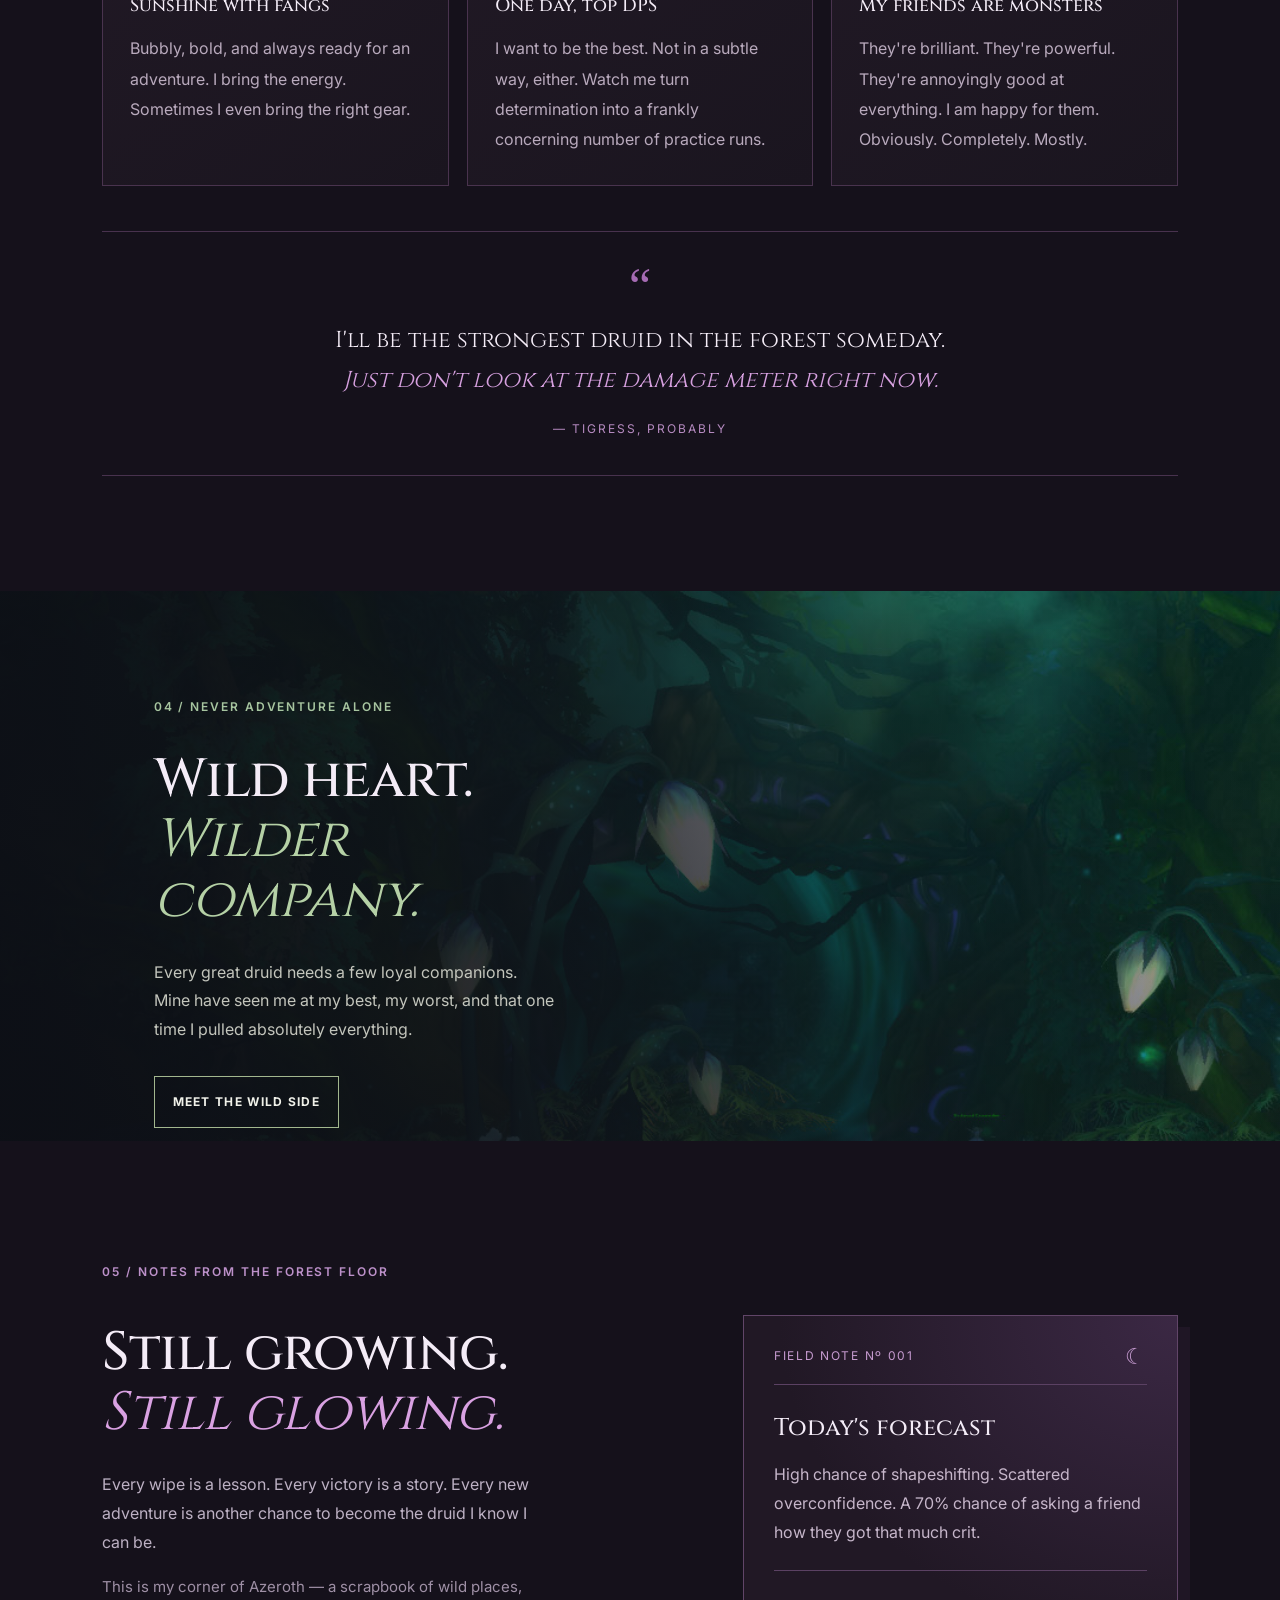
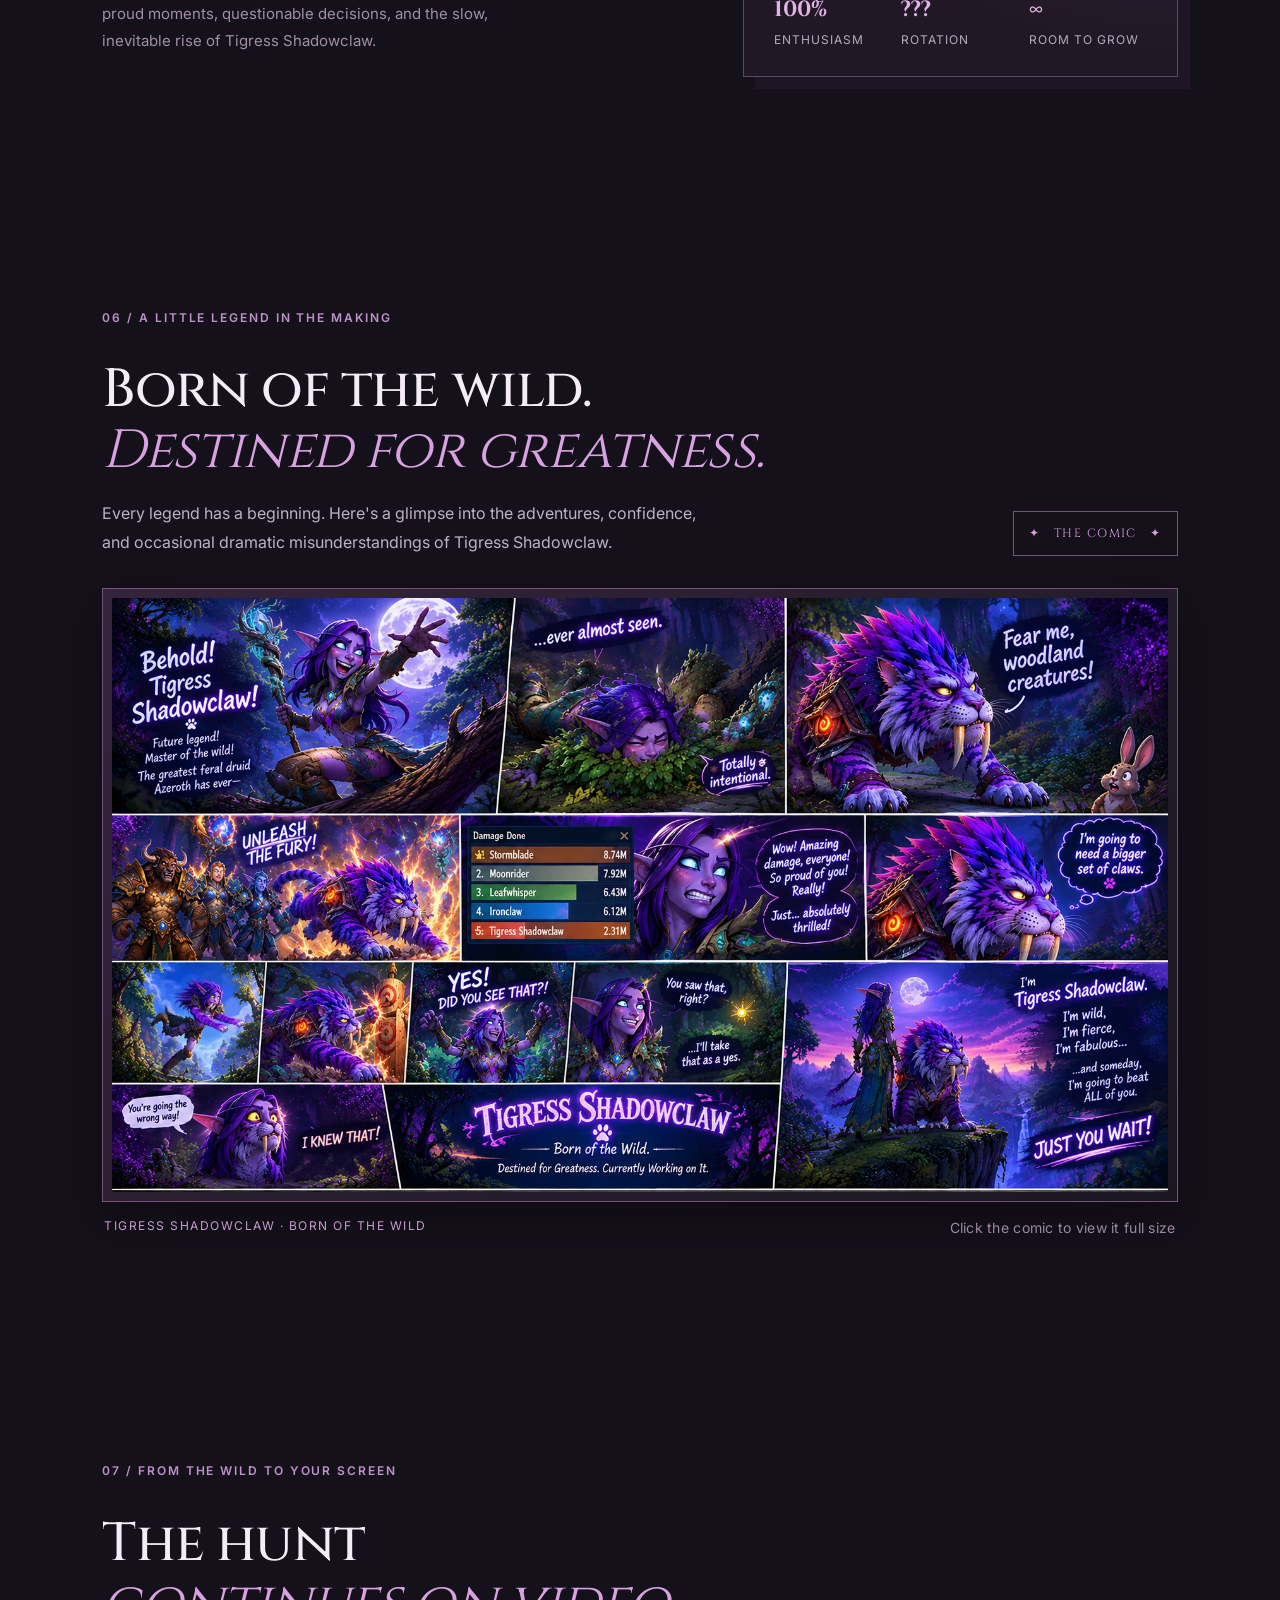
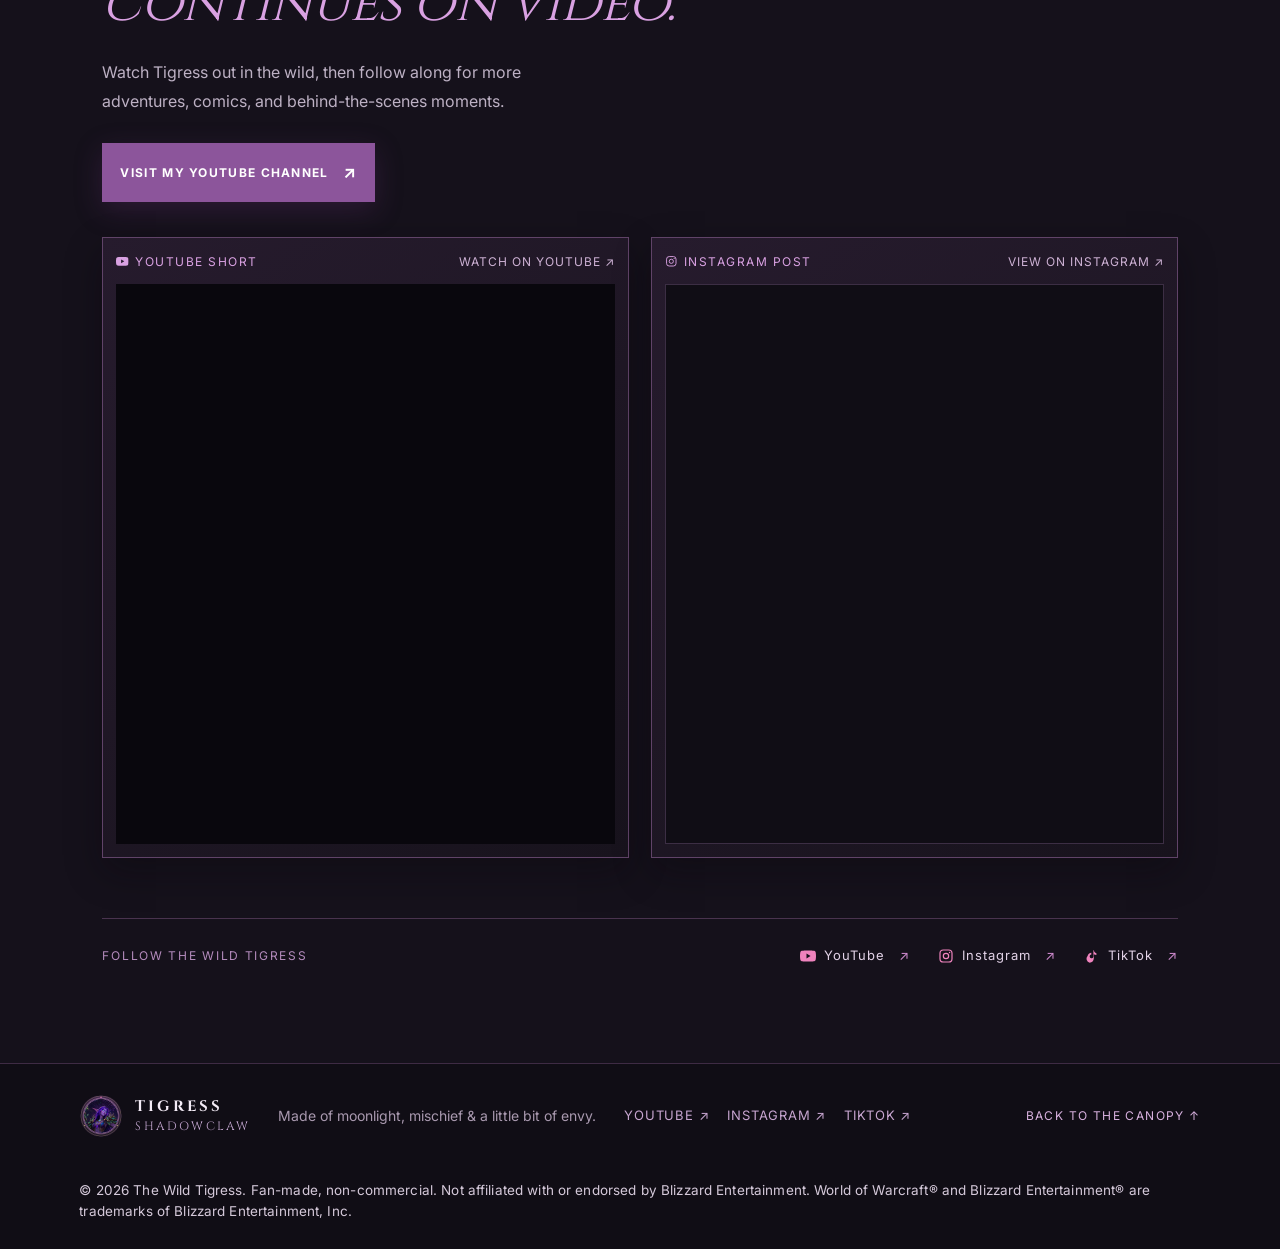
==== commit ca0ec6dc: "Add search metadata, a skip link, and clip the page glow. The homepage now has a canonical URL, robo" ====
--- a/index.html
+++ b/index.html
@@ -23,12 +23,14 @@
 <meta name="twitter:title" content="The Wild Tigress — Tigress Shadowclaw">
 <meta name="twitter:description" content="The Wild Tigress: the wilds, adventures, and almost-legendary deeds of Tigress Shadowclaw, Night Elf feral druid of Azeroth.">
 <meta name="twitter:image" content="https://www.thewildtigress.com/assets/og-share.jpg">
+<link rel="canonical" href="https://www.thewildtigress.com/">
 <link rel="preconnect" href="https://fonts.googleapis.com">
 <link rel="preconnect" href="https://fonts.gstatic.com" crossorigin>
 <link href="https://fonts.googleapis.com/css2?family=Cinzel:wght@400;500;600;700;800&family=Inter:wght@300;400;500;600;700&display=swap" rel="stylesheet">
 <link rel="stylesheet" href="style.css">
 </head>
 <body>
+<a class="skip-link" href="#content">Skip to content</a>
 <svg class="icon-sprite" xmlns="http://www.w3.org/2000/svg" aria-hidden="true">
   <symbol id="icon-youtube" viewBox="0 0 24 24"><path d="M23.5 6.2a3 3 0 0 0-2.1-2.1C19.5 3.6 12 3.6 12 3.6s-7.5 0-9.4.5A3 3 0 0 0 .5 6.2 31.8 31.8 0 0 0 0 12a31.8 31.8 0 0 0 .5 5.8 3 3 0 0 0 2.1 2.1c1.9.5 9.4.5 9.4.5s7.5 0 9.4-.5a3 3 0 0 0 2.1-2.1A31.8 31.8 0 0 0 24 12a31.8 31.8 0 0 0-.5-5.8zM9.75 15.57V8.43L15.84 12l-6.09 3.57z"/></symbol>
   <symbol id="icon-instagram" viewBox="0 0 24 24"><rect x="3" y="3" width="18" height="18" rx="5" fill="none" stroke="currentColor" stroke-width="1.8"/><circle cx="12" cy="12" r="4" fill="none" stroke="currentColor" stroke-width="1.8"/><circle cx="17.4" cy="6.6" r="1.1"/></symbol>
@@ -45,7 +47,7 @@
   <div class="top-social"><a href="https://www.youtube.com/@TheWildTigress" target="_blank" rel="noopener noreferrer" aria-label="Visit Tigress Shadowclaw on YouTube"><svg class="icon" aria-hidden="true"><use href="#icon-youtube"></use></svg><span>YOUTUBE</span></a><a href="https://www.instagram.com/the.wild.tigress/" target="_blank" rel="noopener noreferrer" aria-label="Visit Tigress Shadowclaw on Instagram"><svg class="icon" aria-hidden="true"><use href="#icon-instagram"></use></svg><span>INSTAGRAM</span></a><a href="https://www.tiktok.com/@thewildtigress" target="_blank" rel="noopener noreferrer" aria-label="Visit The Wild Tigress on TikTok"><svg class="icon" aria-hidden="true"><use href="#icon-tiktok"></use></svg><span>TIKTOK</span></a></div>
 </header>
 
-<main>
+<main id="content">
 <section class="hero" id="home">
   <video class="hero-video" autoplay muted loop playsinline preload="metadata" poster="assets/feral-canopy.jpg" aria-label="Tigress Shadowclaw prowling through an enchanted forest">
     <source src="assets/tigress-banner.mp4" type="video/mp4">
--- a/style.css
+++ b/style.css
@@ -1,7 +1,7 @@
-*{box-sizing:border-box} :root{--ink:#f4ecf7;--muted:#bdb1c4;--bg:#15111b;--panel:#201725;--violet:#b875d1;--pink:#ee83bd;--green:#9ebc8d;--gold:#d6bd85;--serif:'Cinzel',Georgia,serif;--sans:'Inter',Arial,sans-serif}html{scroll-behavior:smooth;scroll-padding-top:82px}body{margin:0;background:var(--bg);color:var(--ink);font-family:var(--sans);font-size:16px;line-height:1.8;overflow-x:hidden}a{color:inherit;text-decoration:none}.ambient{position:absolute;width:430px;height:430px;border-radius:50%;filter:blur(130px);opacity:.11;pointer-events:none}.ambient-one{top:850px;left:-200px;background:#8b3fa7}.ambient-two{top:2200px;right:-200px;background:#267d68}.topbar{height:82px;padding:0 6.2%;display:flex;align-items:center;justify-content:space-between;gap:30px;position:sticky;top:0;z-index:20;background:rgba(20,15,25,.93);border-bottom:1px solid rgba(220,185,231,.12);backdrop-filter:blur(18px)}.brand{display:flex;align-items:center;gap:12px;letter-spacing:2px}.brand-mark{display:grid;width:44px;height:44px;flex:none}.brand-mark img{width:44px;height:44px;border-radius:50%;display:block}.brand b,.brand small{display:block;font-family:var(--serif);line-height:1.35}.brand b{font-size:15px;letter-spacing:3px}.brand small{font-size:12px;color:#c5a8d2;letter-spacing:2.2px}.nav{display:flex;gap:20px}.nav a,.top-cta{font-size:12px;letter-spacing:.08em;font-weight:600;color:#d9ccdf;transition:color .2s}.nav a:hover,.top-cta:hover{color:var(--pink)}.top-cta{border:1px solid #75527d;padding:11px 15px}.top-cta span{margin-left:9px;color:var(--pink)}.menu-toggle{display:none;background:none;border:0;color:white;font-size:24px}.hero{height:min(780px,82vh);min-height:600px;position:relative;display:flex;align-items:center;overflow:hidden;background:#1a1820}.hero-video,.hero-shade{position:absolute;inset:0;width:100%;height:100%}.hero-video{object-fit:cover;object-position:center 48%;transform:scale(1.025);background:#15111b}.hero-shade{background:linear-gradient(90deg,rgba(14,10,17,.91) 0%,rgba(19,12,23,.68) 37%,rgba(20,12,22,.16) 74%,rgba(18,12,20,.3) 100%),linear-gradient(0deg,#15111b 0%,transparent 26%,rgba(13,9,17,.12) 75%,rgba(13,9,17,.35) 100%)}.hero-content{position:relative;z-index:1;margin-left:11%;padding:35px 0 70px;max-width:680px}.eyebrow,.section-kicker{font-size:12px;letter-spacing:.16em;color:#d8b7e1;font-weight:600}.eyebrow{display:flex;align-items:center;gap:13px}.eyebrow-line{width:27px;height:1px;background:var(--gold)}h1,h2,h3,p{margin-top:0}h1,h2{font-family:var(--serif);font-weight:500;line-height:1.12;letter-spacing:-.8px}h1{font-size:clamp(48px,7.2vw,94px);margin:24px 0 18px;text-shadow:0 5px 35px #130c19}h1 em,h2 em{font-weight:400;color:#d9a1e2}h1 em{font-size:.88em}.hero-subtitle{font-size:17px;line-height:1.8;color:#e6dce9;font-weight:300}.hero-subtitle span{color:#d4a6d9}.hero-actions{display:flex;align-items:center;gap:28px;margin-top:34px}.button{display:inline-flex;align-items:center;gap:14px;padding:14px 18px;font-size:12px;font-weight:700;letter-spacing:1.3px;transition:transform .2s,background .2s}.button:hover{transform:translateY(-3px)}.button-primary{background:#8c559b;color:white;box-shadow:0 8px 28px #5c2d6955}.button-primary:hover{background:#a56bb1}.button span{font-size:17px}.text-link{font-size:15px;color:#e0d0e5;border-bottom:1px solid #8d6c95;padding-bottom:6px}.text-link span{margin-left:12px;color:var(--pink)}.hero-caption{position:absolute;left:6.2%;bottom:35px;font-size:12px;letter-spacing:1.7px;color:#d5c5d8;display:flex;align-items:center;gap:11px}.caption-dot{width:6px;height:6px;background:var(--gold);border-radius:50%;box-shadow:0 0 12px #d6bd8588}.caption-rule{width:55px;height:1px;background:#806d84}.marquee{padding:15px 16px;background:#24192a;border-top:1px solid #6d4a74;border-bottom:1px solid #6d4a74;text-align:center;font-family:var(--serif);font-size:13px;letter-spacing:2.1px;color:#d8c5df}.marquee span,.marquee i{font-style:normal;color:var(--gold);margin:0 18px}.section-wrap{width:min(1120px,84%);margin:0 auto}.intro{padding-top:120px;padding-bottom:125px}.section-kicker{margin-bottom:32px;color:#bd91ca}.intro-grid{display:grid;grid-template-columns:1.1fr .8fr;align-items:center;gap:11%}.intro h2,.personality h2,.fieldnotes h2,.companion-copy h2,.wilds h2{font-size:clamp(35px,4.2vw,54px);margin-bottom:27px}.intro-copy p{color:var(--muted);max-width:540px;font-size:16px}.intro-copy .lead{font-size:18px;color:#eaddec;line-height:1.9;margin-bottom:22px}.underlined-link{display:inline-block;margin-top:18px;font-size:13px;font-weight:700;letter-spacing:1.6px;border-bottom:1px solid #a46cb0;padding-bottom:9px}.underlined-link span{color:var(--pink);margin-left:15px}.portrait-card{position:relative;padding:13px;border:1px solid #64456c;background:linear-gradient(135deg,#35243b,#1a1721);box-shadow:18px 18px 0 rgba(106,64,113,.13)}.portrait-frame{height:430px;overflow:hidden;background:#17121c;display:flex;justify-content:center}.portrait-frame img{height:100%;width:100%;object-fit:contain;object-position:center top}.portrait-label{display:flex;align-items:center;gap:13px;padding:17px 8px 7px}.moon-symbol{font-size:28px;color:#d9a0df}.portrait-label b,.portrait-label small{display:block}.portrait-label b{font-family:var(--serif);font-size:13px;letter-spacing:1.3px}.portrait-label small{font-size:13px;color:#a99aad;margin-top:3px}.portrait-star{margin-left:auto;color:var(--pink);font-size:22px}.wilds{position:relative;padding:105px 0 120px;background:#1d1722;overflow:hidden}.wilds-backdrop{position:absolute;inset:0;background:linear-gradient(90deg,rgba(23,17,28,.97),rgba(26,18,31,.87)),image-set(url('assets/sunlit-wilds-1600.webp') type('image/webp'),url('assets/sunlit-wilds.jpg') type('image/jpeg')) center/cover;opacity:.95}.wilds-inner{position:relative}.wilds-heading{display:flex;align-items:end;justify-content:space-between;margin-bottom:38px}.wilds-heading h2{margin:0}.wilds-heading p{font-size:16px;color:#b9a9c0;margin:0 0 5px;max-width:370px}.gallery{display:grid;grid-template-columns:1.15fr 1fr 1fr;grid-auto-rows:240px;gap:18px}.gallery-card{position:relative;overflow:hidden;background:#2a2030;border:1px solid #5a405f}.gallery-card picture{display:block;width:100%;height:100%}.gallery-card img{width:100%;height:100%;object-fit:cover;transition:transform .7s;filter:saturate(.85)}.gallery-card:hover img{transform:scale(1.05)}.gallery-card:after{content:"";position:absolute;inset:25% 0 0;background:linear-gradient(0deg,rgba(13,9,17,.9),transparent)}.gallery-overlay{position:absolute;z-index:1;bottom:23px;left:25px}.gallery-overlay span{font-size:12px;letter-spacing:1.8px;color:#e3a8e0}.gallery-overlay h3{font-family:var(--serif);font-weight:500;font-size:21px;margin:7px 0 2px}.gallery-overlay p{font-size:15px;color:#c6b6cc;margin:0}.card-number{position:absolute;right:18px;top:15px;z-index:2;font-family:var(--serif);color:var(--gold);font-size:13px}.personality{padding-top:120px;padding-bottom:115px}.personality-head{display:flex;align-items:end;justify-content:space-between;gap:40px}.personality-head h2{margin-bottom:0}.personality-head p{max-width:400px;color:var(--muted);font-size:16px;margin-bottom:5px}.traits{display:grid;grid-template-columns:repeat(3,1fr);gap:18px;margin-top:48px}.trait{border:1px solid #49334e;background:linear-gradient(145deg,#211925,#1a151f);padding:28px 27px 30px;min-height:260px;transition:border-color .25s,transform .25s}.trait:hover{border-color:#9c6ca8;transform:translateY(-4px)}.trait-icon{font-size:27px;color:#d28bd1;margin-bottom:18px}.trait-num{font-size:12px;letter-spacing:1.7px;color:var(--gold)}.trait h3{font-family:var(--serif);font-size:18px;font-weight:500;margin:11px 0}.trait p{color:#b9aabd;font-size:16px;line-height:1.9;margin:0}.confession{margin-top:45px;padding:34px 20px;text-align:center;border-top:1px solid #48324e;border-bottom:1px solid #48324e;position:relative}.quote-mark{font-family:Georgia,serif;font-size:50px;color:#a66bb4;line-height:.8}.confession p{font-family:var(--serif);font-size:clamp(16px,2.1vw,23px);line-height:1.7;margin:10px 0 13px}.confession p em{color:#d6a0df}.confession-sig{font-size:12px;letter-spacing:2px;color:#b68bc1}.companion-feature{height:550px;position:relative;overflow:hidden;background:#11221f}.companion-feature>img{position:absolute;inset:0;width:100%;height:100%;object-fit:cover;object-position:center 37%}.companion-overlay{position:absolute;inset:0;background:linear-gradient(90deg,rgba(13,15,22,.96),rgba(15,17,24,.82) 43%,rgba(14,18,20,.1) 100%),linear-gradient(0deg,rgba(16,13,20,.45),transparent)}.companion-copy{position:relative;padding:105px 0 0 12%;max-width:620px}.companion-copy .section-kicker{color:#a7c5a0}.companion-copy h2 em{color:#b5d1a6}.companion-copy p{color:#c3c5bc;max-width:400px;font-size:16px}.button-outline{border:1px solid #a2b78e;color:#f0f1e9;margin-top:16px}.button-outline:hover{background:#718d67}.fieldnotes{padding-top:120px;padding-bottom:125px}.fieldnotes-grid{display:grid;grid-template-columns:1fr .85fr;gap:12%;align-items:center}.fieldnotes-grid>div:first-child p{color:var(--muted);font-size:16px;max-width:450px}.fieldnote-small{font-size:15px!important;color:#9f90a6!important}.note-card{border:1px solid #614568;background:radial-gradient(ellipse at top right,#3b2844 0%,#211825 65%);padding:29px 30px 25px;box-shadow:12px 12px 0 rgba(122,71,132,.1)}.note-top{display:flex;justify-content:space-between;font-size:12px;letter-spacing:1.7px;color:#c69bd0;border-bottom:1px solid #5b4163;padding-bottom:17px}.note-top span:last-child{font-size:22px;line-height:1}.note-card h3{font-family:var(--serif);font-weight:500;font-size:24px;margin:22px 0 10px}.note-card p{font-size:16px;color:#c6b6ca}.note-stats{display:grid;grid-template-columns:repeat(3,1fr);border-top:1px solid #5b4163;padding-top:19px;margin-top:23px;gap:10px}.note-stats b,.note-stats small{display:block}.note-stats b{font-family:var(--serif);font-size:22px;color:#e0b3e5}.note-stats small{font-size:12px;letter-spacing:1px;color:#b9a7bf}footer{position:relative;display:flex;align-items:center;gap:28px;padding:30px 6.2% 55px;border-top:1px solid #3e2b44;background:#100d15}footer p{font-size:14px;color:#a999af;margin:0}footer .back-top{margin-left:auto;font-size:12px;letter-spacing:1.4px;color:#d8b1df}.copyright{position:absolute;bottom:14px;left:6.2%;font-size:7px;letter-spacing:1.2px;color:#75687b}@media(max-width:900px){.gallery{grid-template-columns:1fr 1fr;grid-auto-rows:220px}.gallery-large{grid-row:span 2}.topbar{padding:0 4%;gap:15px}.nav{gap:12px}.nav a{font-size:12px}.top-cta{display:none}.section-wrap{width:88%}.hero-content{margin-left:7%}.intro-grid{gap:6%;grid-template-columns:1fr .8fr}.portrait-frame{height:360px}.gallery{grid-template-rows:210px 210px}.companion-copy{padding-left:7%}}@media(max-width:650px){.gallery{grid-template-columns:1fr;grid-auto-rows:240px}.gallery-large{grid-row:auto}.topbar{height:70px}.menu-toggle{display:block;order:3}.nav{display:none;position:absolute;top:69px;left:0;right:0;padding:20px 7%;background:#19121f;border-bottom:1px solid #503657;flex-direction:column;gap:18px}.nav.open{display:flex}.nav a{font-size:15px}.hero{min-height:610px;height:78vh}.hero-content{margin-left:7%;margin-right:6%;padding-bottom:45px}.eyebrow{font-size:12px;letter-spacing:.12em;gap:7px}.eyebrow-line{width:15px}h1{font-size:clamp(48px,13vw,72px)}.hero-subtitle{font-size:16px}.hero-actions{align-items:flex-start;flex-direction:column;gap:20px}.hero-caption{font-size:12px;letter-spacing:.06em;left:5%;bottom:24px}.caption-rule{display:none}.marquee{font-size:12px;letter-spacing:.06em}.marquee span,.marquee i{margin:0 5px}.section-wrap{width:86%}.intro,.personality,.fieldnotes{padding-top:78px;padding-bottom:80px}.intro-grid,.fieldnotes-grid{grid-template-columns:1fr;gap:42px}.intro h2,.personality h2,.fieldnotes h2,.companion-copy h2,.wilds h2{font-size:38px}.portrait-card{max-width:400px;margin:auto;width:100%}.portrait-frame{height:390px}.wilds{padding:78px 0}.wilds-heading,.personality-head{display:block}.wilds-heading p,.personality-head p{margin-top:22px}.gallery{grid-template-columns:1fr;grid-template-rows:280px 240px 240px}.gallery-large{grid-row:auto}.traits{grid-template-columns:1fr;margin-top:30px}.trait{min-height:0}.confession{margin-top:30px;padding:25px 10px}.companion-feature{height:590px}.companion-feature>img{object-position:60% center}.companion-overlay{background:linear-gradient(90deg,rgba(13,15,22,.94),rgba(15,17,24,.63) 80%),linear-gradient(0deg,rgba(16,13,20,.4),transparent)}.companion-copy{padding:80px 7% 0}.note-card{padding:24px 20px}.note-stats{gap:5px}.note-stats small{font-size:12px}footer{padding:28px 7% 60px;flex-wrap:wrap;gap:14px}footer p{order:3;width:100%}footer .back-top{font-size:12px}.copyright{left:7%;right:7%;font-size:6px;line-height:1.5}}@media(prefers-reduced-motion:reduce){html{scroll-behavior:auto}*,*:before,*:after{animation-duration:.01ms!important;animation-iteration-count:1!important;transition-duration:.01ms!important}}
-.gameplay{padding-top:110px;padding-bottom:95px}.gameplay-grid{display:grid;grid-template-columns:1fr .9fr;gap:10%;align-items:center}.gameplay-copy h2{font-family:var(--serif);font-size:clamp(35px,4.2vw,54px);font-weight:500;line-height:1.12;letter-spacing:-.8px;margin:0 0 24px}.gameplay-copy h2 em{font-weight:400;color:#d9a1e2}.gameplay-copy p{color:var(--muted);font-size:16px;max-width:460px;margin-bottom:27px}.video-coming{min-height:270px;position:relative;display:flex;flex-direction:column;align-items:center;justify-content:center;text-align:center;padding:30px;border:1px solid #67486f;background:radial-gradient(ellipse at 50% 0%,#43294e 0%,#211825 66%);overflow:hidden}.video-coming:before,.video-coming:after{content:'✦  ·  ✧  ·  ✦';position:absolute;color:#b879ca;opacity:.45;letter-spacing:16px;font-size:18px}.video-coming:before{top:22px;left:15px}.video-coming:after{bottom:18px;right:8px}.play-orb{width:58px;height:58px;border-radius:50%;display:grid;place-items:center;padding-left:4px;background:#9155a1;color:white;box-shadow:0 0 35px #a85dbb66;font-size:19px;margin-bottom:20px;transition:transform .2s}.video-coming:hover .play-orb{transform:scale(1.08)}.video-tag{font-size:8px;letter-spacing:2px;color:#d9a1e2}.video-coming h3{font-family:var(--serif);font-size:23px;font-weight:500;margin:10px 0 4px}.video-coming p{color:#b9aabd;font-size:11px;margin:0}.social-strip{display:flex;align-items:center;gap:28px;border-top:1px solid #49334e;margin-top:60px;padding-top:25px}.social-label{font-size:12px;letter-spacing:1.7px;color:#b48bbd;margin-right:auto}.social-strip>a,.footer-social a{font-size:13px;letter-spacing:1px;color:#e2d2e7;transition:color .2s}.social-strip>a:hover,.footer-social a:hover{color:var(--pink)}.social-icon{color:var(--pink);font-size:15px;margin-right:7px}.social-arrow{color:#d08bd0;margin-left:8px}.footer-social{display:flex;gap:18px}.footer-social a{font-size:13px;letter-spacing:.06em;color:#c7a5d0}
+*{box-sizing:border-box} :root{--ink:#f4ecf7;--muted:#bdb1c4;--bg:#15111b;--panel:#201725;--violet:#b875d1;--pink:#ee83bd;--green:#9ebc8d;--gold:#d6bd85;--serif:'Cinzel',Georgia,serif;--sans:'Inter',Arial,sans-serif}html{scroll-behavior:smooth;scroll-padding-top:82px;overflow-x:hidden;overflow-x:clip}body{margin:0;background:var(--bg);color:var(--ink);font-family:var(--sans);font-size:16px;line-height:1.8;overflow-x:hidden;overflow-x:clip}a{color:inherit;text-decoration:none}.ambient{position:absolute;width:430px;height:430px;border-radius:50%;filter:blur(130px);opacity:.11;pointer-events:none}.ambient-one{top:850px;left:-200px;background:#8b3fa7}.ambient-two{top:2200px;right:-200px;background:#267d68}.topbar{height:82px;padding:0 6.2%;display:flex;align-items:center;justify-content:space-between;gap:30px;position:sticky;top:0;z-index:20;background:rgba(20,15,25,.93);border-bottom:1px solid rgba(220,185,231,.12);backdrop-filter:blur(18px)}.brand{display:flex;align-items:center;gap:12px;letter-spacing:2px}.brand-mark{display:grid;width:44px;height:44px;flex:none}.brand-mark img{width:44px;height:44px;border-radius:50%;display:block}.brand b,.brand small{display:block;font-family:var(--serif);line-height:1.35}.brand b{font-size:15px;letter-spacing:3px}.brand small{font-size:12px;color:#c5a8d2;letter-spacing:2.2px}.nav{display:flex;gap:20px}.nav a,.top-cta{font-size:12px;letter-spacing:.08em;font-weight:600;color:#d9ccdf;transition:color .2s}.nav a:hover,.top-cta:hover{color:var(--pink)}.top-cta{border:1px solid #75527d;padding:11px 15px}.top-cta span{margin-left:9px;color:var(--pink)}.menu-toggle{display:none;background:none;border:0;color:white;font-size:24px}.hero{height:min(780px,82vh);min-height:600px;position:relative;display:flex;align-items:center;overflow:hidden;background:#1a1820}.hero-video,.hero-shade{position:absolute;inset:0;width:100%;height:100%}.hero-video{object-fit:cover;object-position:center 48%;transform:scale(1.025);background:#15111b}.hero-shade{background:linear-gradient(90deg,rgba(14,10,17,.91) 0%,rgba(19,12,23,.68) 37%,rgba(20,12,22,.16) 74%,rgba(18,12,20,.3) 100%),linear-gradient(0deg,#15111b 0%,transparent 26%,rgba(13,9,17,.12) 75%,rgba(13,9,17,.35) 100%)}.hero-content{position:relative;z-index:1;margin-left:11%;padding:35px 0 70px;max-width:680px}.eyebrow,.section-kicker{font-size:12px;letter-spacing:.16em;color:#d8b7e1;font-weight:600}.eyebrow{display:flex;align-items:center;gap:13px}.eyebrow-line{width:27px;height:1px;background:var(--gold)}h1,h2,h3,p{margin-top:0}h1,h2{font-family:var(--serif);font-weight:500;line-height:1.12;letter-spacing:-.8px}h1{font-size:clamp(48px,7.2vw,94px);margin:24px 0 18px;text-shadow:0 5px 35px #130c19}h1 em,h2 em{font-weight:400;color:#d9a1e2}h1 em{font-size:.88em}.hero-subtitle{font-size:17px;line-height:1.8;color:#e6dce9;font-weight:300}.hero-subtitle span{color:#d4a6d9}.hero-actions{display:flex;align-items:center;gap:28px;margin-top:34px}.button{display:inline-flex;align-items:center;gap:14px;padding:14px 18px;font-size:12px;font-weight:700;letter-spacing:1.3px;transition:transform .2s,background .2s}.button:hover{transform:translateY(-3px)}.button-primary{background:#8c559b;color:white;box-shadow:0 8px 28px #5c2d6955}.button-primary:hover{background:#a56bb1}.button span{font-size:17px}.text-link{font-size:15px;color:#e0d0e5;border-bottom:1px solid #8d6c95;padding-bottom:6px}.text-link span{margin-left:12px;color:var(--pink)}.hero-caption{position:absolute;left:6.2%;bottom:35px;font-size:12px;letter-spacing:1.7px;color:#d5c5d8;display:flex;align-items:center;gap:11px}.caption-dot{width:6px;height:6px;background:var(--gold);border-radius:50%;box-shadow:0 0 12px #d6bd8588}.caption-rule{width:55px;height:1px;background:#806d84}.marquee{padding:15px 16px;background:#24192a;border-top:1px solid #6d4a74;border-bottom:1px solid #6d4a74;text-align:center;font-family:var(--serif);font-size:13px;letter-spacing:2.1px;color:#d8c5df}.marquee span,.marquee i{font-style:normal;color:var(--gold);margin:0 18px}.section-wrap{width:min(1120px,84%);margin:0 auto}.intro{padding-top:120px;padding-bottom:125px}.section-kicker{margin-bottom:32px;color:#bd91ca}.intro-grid{display:grid;grid-template-columns:1.1fr .8fr;align-items:center;gap:11%}.intro h2,.personality h2,.fieldnotes h2,.companion-copy h2,.wilds h2{font-size:clamp(35px,4.2vw,54px);margin-bottom:27px}.intro-copy p{color:var(--muted);max-width:540px;font-size:16px}.intro-copy .lead{font-size:18px;color:#eaddec;line-height:1.9;margin-bottom:22px}.underlined-link{display:inline-block;margin-top:18px;font-size:13px;font-weight:700;letter-spacing:1.6px;border-bottom:1px solid #a46cb0;padding-bottom:9px}.underlined-link span{color:var(--pink);margin-left:15px}.portrait-card{position:relative;padding:13px;border:1px solid #64456c;background:linear-gradient(135deg,#35243b,#1a1721);box-shadow:18px 18px 0 rgba(106,64,113,.13)}.portrait-frame{height:430px;overflow:hidden;background:#17121c;display:flex;justify-content:center}.portrait-frame img{height:100%;width:100%;object-fit:contain;object-position:center top}.portrait-label{display:flex;align-items:center;gap:13px;padding:17px 8px 7px}.moon-symbol{font-size:28px;color:#d9a0df}.portrait-label b,.portrait-label small{display:block}.portrait-label b{font-family:var(--serif);font-size:13px;letter-spacing:1.3px}.portrait-label small{font-size:13px;color:#a99aad;margin-top:3px}.portrait-star{margin-left:auto;color:var(--pink);font-size:22px}.wilds{position:relative;padding:105px 0 120px;background:#1d1722;overflow:hidden}.wilds-backdrop{position:absolute;inset:0;background:linear-gradient(90deg,rgba(23,17,28,.97),rgba(26,18,31,.87)),image-set(url('assets/sunlit-wilds-1600.webp') type('image/webp'),url('assets/sunlit-wilds.jpg') type('image/jpeg')) center/cover;opacity:.95}.wilds-inner{position:relative}.wilds-heading{display:flex;align-items:end;justify-content:space-between;margin-bottom:38px}.wilds-heading h2{margin:0}.wilds-heading p{font-size:16px;color:#b9a9c0;margin:0 0 5px;max-width:370px}.gallery{display:grid;grid-template-columns:1.15fr 1fr 1fr;grid-auto-rows:240px;gap:18px}.gallery-card{position:relative;overflow:hidden;background:#2a2030;border:1px solid #5a405f}.gallery-card picture{display:block;width:100%;height:100%}.gallery-card img{width:100%;height:100%;object-fit:cover;transition:transform .7s;filter:saturate(.85)}.gallery-card:hover img{transform:scale(1.05)}.gallery-card:after{content:"";position:absolute;inset:25% 0 0;background:linear-gradient(0deg,rgba(13,9,17,.9),transparent)}.gallery-overlay{position:absolute;z-index:1;bottom:23px;left:25px}.gallery-overlay span{font-size:12px;letter-spacing:1.8px;color:#e3a8e0}.gallery-overlay h3{font-family:var(--serif);font-weight:500;font-size:21px;margin:7px 0 2px}.gallery-overlay p{font-size:15px;color:#c6b6cc;margin:0}.card-number{position:absolute;right:18px;top:15px;z-index:2;font-family:var(--serif);color:var(--gold);font-size:13px}.personality{padding-top:120px;padding-bottom:115px}.personality-head{display:flex;align-items:end;justify-content:space-between;gap:40px}.personality-head h2{margin-bottom:0}.personality-head p{max-width:400px;color:var(--muted);font-size:16px;margin-bottom:5px}.traits{display:grid;grid-template-columns:repeat(3,1fr);gap:18px;margin-top:48px}.trait{border:1px solid #49334e;background:linear-gradient(145deg,#211925,#1a151f);padding:28px 27px 30px;min-height:260px;transition:border-color .25s,transform .25s}.trait:hover{border-color:#9c6ca8;transform:translateY(-4px)}.trait-icon{font-size:27px;color:#d28bd1;margin-bottom:18px}.trait-num{font-size:12px;letter-spacing:1.7px;color:var(--gold)}.trait h3{font-family:var(--serif);font-size:18px;font-weight:500;margin:11px 0}.trait p{color:#b9aabd;font-size:16px;line-height:1.9;margin:0}.confession{margin-top:45px;padding:34px 20px;text-align:center;border-top:1px solid #48324e;border-bottom:1px solid #48324e;position:relative}.quote-mark{font-family:Georgia,serif;font-size:50px;color:#a66bb4;line-height:.8}.confession p{font-family:var(--serif);font-size:clamp(16px,2.1vw,23px);line-height:1.7;margin:10px 0 13px}.confession p em{color:#d6a0df}.confession-sig{font-size:12px;letter-spacing:2px;color:#b68bc1}.companion-feature{height:550px;position:relative;overflow:hidden;background:#11221f}.companion-feature>img{position:absolute;inset:0;width:100%;height:100%;object-fit:cover;object-position:center 37%}.companion-overlay{position:absolute;inset:0;background:linear-gradient(90deg,rgba(13,15,22,.96),rgba(15,17,24,.82) 43%,rgba(14,18,20,.1) 100%),linear-gradient(0deg,rgba(16,13,20,.45),transparent)}.companion-copy{position:relative;padding:105px 0 0 12%;max-width:620px}.companion-copy .section-kicker{color:#a7c5a0}.companion-copy h2 em{color:#b5d1a6}.companion-copy p{color:#c3c5bc;max-width:400px;font-size:16px}.button-outline{border:1px solid #a2b78e;color:#f0f1e9;margin-top:16px}.button-outline:hover{background:#718d67}.fieldnotes{padding-top:120px;padding-bottom:125px}.fieldnotes-grid{display:grid;grid-template-columns:1fr .85fr;gap:12%;align-items:center}.fieldnotes-grid>div:first-child p{color:var(--muted);font-size:16px;max-width:450px}.fieldnote-small{font-size:15px!important;color:#9f90a6!important}.note-card{border:1px solid #614568;background:radial-gradient(ellipse at top right,#3b2844 0%,#211825 65%);padding:29px 30px 25px;box-shadow:12px 12px 0 rgba(122,71,132,.1)}.note-top{display:flex;justify-content:space-between;font-size:12px;letter-spacing:1.7px;color:#c69bd0;border-bottom:1px solid #5b4163;padding-bottom:17px}.note-top span:last-child{font-size:22px;line-height:1}.note-card h3{font-family:var(--serif);font-weight:500;font-size:24px;margin:22px 0 10px}.note-card p{font-size:16px;color:#c6b6ca}.note-stats{display:grid;grid-template-columns:repeat(3,1fr);border-top:1px solid #5b4163;padding-top:19px;margin-top:23px;gap:10px}.note-stats b,.note-stats small{display:block}.note-stats b{font-family:var(--serif);font-size:22px;color:#e0b3e5}.note-stats small{font-size:12px;letter-spacing:1px;color:#b9a7bf}footer{position:relative;display:flex;align-items:center;gap:28px;padding:30px 6.2% 55px;border-top:1px solid #3e2b44;background:#100d15}footer p{font-size:14px;color:#a999af;margin:0}footer .back-top{margin-left:auto;font-size:12px;letter-spacing:1.4px;color:#d8b1df}.copyright{position:absolute;bottom:14px;left:6.2%;font-size:7px;letter-spacing:1.2px;color:#75687b}@media(max-width:900px){.gallery{grid-template-columns:1fr 1fr;grid-auto-rows:220px}.gallery-large{grid-row:span 2}.topbar{padding:0 4%;gap:15px}.nav{gap:12px}.nav a{font-size:12px}.top-cta{display:none}.section-wrap{width:88%}.hero-content{margin-left:7%}.intro-grid{gap:6%;grid-template-columns:1fr .8fr}.portrait-frame{height:360px}.gallery{grid-template-rows:210px 210px}.companion-copy{padding-left:7%}}@media(max-width:650px){.gallery{grid-template-columns:1fr;grid-auto-rows:240px}.gallery-large{grid-row:auto}.topbar{height:70px}.menu-toggle{display:block;order:3}.nav{display:none;position:absolute;top:69px;left:0;right:0;padding:20px 7%;background:#19121f;border-bottom:1px solid #503657;flex-direction:column;gap:18px}.nav.open{display:flex}.nav a{font-size:15px}.hero{min-height:610px;height:78vh}.hero-content{margin-left:7%;margin-right:6%;padding-bottom:45px}.eyebrow{font-size:12px;letter-spacing:.12em;gap:7px}.eyebrow-line{width:15px}h1{font-size:clamp(48px,13vw,72px)}.hero-subtitle{font-size:16px}.hero-actions{align-items:flex-start;flex-direction:column;gap:20px}.hero-caption{font-size:12px;letter-spacing:.06em;left:5%;bottom:24px}.caption-rule{display:none}.marquee{font-size:12px;letter-spacing:.06em}.marquee span,.marquee i{margin:0 5px}.section-wrap{width:86%}.intro,.personality,.fieldnotes{padding-top:78px;padding-bottom:80px}.intro-grid,.fieldnotes-grid{grid-template-columns:1fr;gap:42px}.intro h2,.personality h2,.fieldnotes h2,.companion-copy h2,.wilds h2{font-size:38px}.portrait-card{max-width:400px;margin:auto;width:100%}.portrait-frame{height:390px}.wilds{padding:78px 0}.wilds-heading,.personality-head{display:block}.wilds-heading p,.personality-head p{margin-top:22px}.gallery{grid-template-columns:1fr;grid-template-rows:280px 240px 240px}.gallery-large{grid-row:auto}.traits{grid-template-columns:1fr;margin-top:30px}.trait{min-height:0}.confession{margin-top:30px;padding:25px 10px}.companion-feature{height:590px}.companion-feature>img{object-position:60% center}.companion-overlay{background:linear-gradient(90deg,rgba(13,15,22,.94),rgba(15,17,24,.63) 80%),linear-gradient(0deg,rgba(16,13,20,.4),transparent)}.companion-copy{padding:80px 7% 0}.note-card{padding:24px 20px}.note-stats{gap:5px}.note-stats small{font-size:12px}footer{padding:28px 7% 60px;flex-wrap:wrap;gap:14px}footer p{order:3;width:100%}footer .back-top{font-size:12px}.copyright{left:7%;right:7%;font-size:6px;line-height:1.5}}@media(prefers-reduced-motion:reduce){html{scroll-behavior:auto}*,*:before,*:after{animation-duration:.01ms!important;animation-iteration-count:1!important;transition-duration:.01ms!important}}
+.gameplay{padding-top:110px;padding-bottom:95px}.gameplay-grid{display:grid;grid-template-columns:1fr .9fr;gap:10%;align-items:center}.gameplay-copy h2{font-family:var(--serif);font-size:clamp(35px,4.2vw,54px);font-weight:500;line-height:1.12;letter-spacing:-.8px;margin:0 0 24px}.gameplay-copy h2 em{font-weight:400;color:#d9a1e2}.gameplay-copy p{color:var(--muted);font-size:16px;max-width:460px;margin-bottom:27px}.social-strip{display:flex;align-items:center;gap:28px;border-top:1px solid #49334e;margin-top:60px;padding-top:25px}.social-label{font-size:12px;letter-spacing:1.7px;color:#b48bbd;margin-right:auto}.social-strip>a,.footer-social a{font-size:13px;letter-spacing:1px;color:#e2d2e7;transition:color .2s}.social-strip>a:hover,.footer-social a:hover{color:var(--pink)}.social-icon{color:var(--pink);font-size:15px;margin-right:7px}.social-arrow{color:#d08bd0;margin-left:8px}.footer-social{display:flex;gap:18px}.footer-social a{font-size:13px;letter-spacing:.06em;color:#c7a5d0}
 @media(max-width:900px){.gameplay-grid{gap:6%}.social-strip{gap:18px}}
-@media(max-width:650px){.gameplay{padding-top:78px;padding-bottom:70px}.gameplay-grid{grid-template-columns:1fr;gap:35px}.video-coming{min-height:230px}.social-strip{align-items:flex-start;flex-wrap:wrap;gap:15px 20px;margin-top:38px}.social-label{width:100%;margin:0}.footer-social{order:4;width:100%}}
+@media(max-width:650px){.gameplay{padding-top:78px;padding-bottom:70px}.gameplay-grid{grid-template-columns:1fr;gap:35px}.social-strip{align-items:flex-start;flex-wrap:wrap;gap:15px 20px;margin-top:38px}.social-label{width:100%;margin:0}.footer-social{order:4;width:100%}}
 
 /* Comic feature */
 .comic-section{padding-top:105px;padding-bottom:110px}.comic-heading{display:flex;align-items:end;justify-content:space-between;gap:35px;margin-bottom:32px}.comic-heading h2{font-family:var(--serif);font-size:clamp(35px,4.2vw,54px);font-weight:500;line-height:1.12;margin:0 0 18px}.comic-heading h2 em{color:#d9a1e2;font-weight:400}.comic-heading p{color:var(--muted);font-size:16px;max-width:600px;margin:0}.comic-seal{white-space:nowrap;border:1px solid #75527d;padding:11px 15px;color:#d9a1e2;font-family:var(--serif);font-size:12px;letter-spacing:.12em}.comic-art-link{display:block;border:1px solid #75527d;padding:9px;background:linear-gradient(135deg,#35243b,#1a1721);box-shadow:0 18px 45px #09070d88;transition:border-color .2s,transform .2s}.comic-art-link:hover{border-color:#d18bd4;transform:translateY(-3px)}.comic-art{display:block;width:100%;height:auto}.comic-caption{display:flex;justify-content:space-between;gap:15px;margin:13px 2px 0;color:#c69bd0;font-size:12px;letter-spacing:1.5px}.comic-caption span{color:#99899f;letter-spacing:.02em;text-transform:none;font-size:14px}@media(max-width:650px){.comic-section{padding-top:78px;padding-bottom:80px}.comic-heading{display:block}.comic-seal{display:inline-block;margin-top:20px}.comic-art-link{padding:5px}.comic-caption{flex-direction:column;gap:3px}}
@@ -9,7 +9,7 @@
 /* Featured social links and embedded creator posts */
 .top-social{display:flex;align-items:center;gap:15px;white-space:nowrap}.top-social a{font-size:14px;color:#e4b1e5;letter-spacing:1px;transition:color .2s}.top-social a span{font-size:12px;letter-spacing:1.1px;color:#e3d5e7;margin-left:4px}.top-social a:hover{color:#fff}
 .top-follow{display:flex;align-items:center;justify-content:center;gap:34px;padding:16px 5%;background:#1b1421;border-bottom:1px solid #49334e}.top-follow>span{font-size:12px;letter-spacing:2px;color:#b48bbd}.top-follow a{font-size:13px;letter-spacing:1.2px;color:#eaddec}.top-follow a:hover{color:var(--pink)}
-.gameplay-intro{max-width:700px;margin-bottom:35px}.featured-media{display:grid;grid-template-columns:1fr 1fr;gap:22px;align-items:start}.media-card{min-width:0;border:1px solid #604368;background:linear-gradient(145deg,#261b2d,#18131d);padding:13px;box-shadow:0 14px 35px #09070d55}.media-heading{display:flex;justify-content:space-between;align-items:center;gap:10px;margin-bottom:12px}.media-platform{font-size:12px;letter-spacing:1.5px;color:#d9a1e2}.media-heading>a{font-size:12px;letter-spacing:1px;color:#cdb1d4;white-space:nowrap}.media-heading>a:hover{color:#fff}.youtube-frame{position:relative;width:100%;aspect-ratio:9/16;max-height:560px;background:#09070d;overflow:hidden}.youtube-frame iframe{position:absolute;inset:0;width:100%;height:100%;border:0}.instagram-embed-wrap{height:560px;max-width:100%;overflow:hidden;background:#100d15;display:flex;justify-content:center}.instagram-embed-wrap iframe{width:100%;height:100%;max-width:540px;border:0;background:#100d15}
+.gameplay-intro{max-width:700px;margin-bottom:35px}.featured-media{display:grid;grid-template-columns:1fr 1fr;gap:22px;align-items:start}.media-card{min-width:0;border:1px solid #604368;background:linear-gradient(145deg,#261b2d,#18131d);padding:13px;box-shadow:0 14px 35px #09070d55}.media-heading{display:flex;justify-content:space-between;align-items:center;gap:10px;margin-bottom:12px}.media-platform{font-size:12px;letter-spacing:1.5px;color:#d9a1e2}.media-heading>a{font-size:12px;letter-spacing:1px;color:#cdb1d4;white-space:nowrap}.media-heading>a:hover{color:#fff}.youtube-frame{position:relative;width:100%;aspect-ratio:9/16;max-height:560px;background:#09070d;overflow:hidden}.youtube-frame iframe{position:absolute;inset:0;width:100%;height:100%;border:0}.instagram-embed-wrap{position:relative;height:560px;max-width:100%;overflow:hidden;background:#100d15;display:flex;justify-content:center;border:1px solid #3c2e44;box-shadow:inset 0 0 0 1px #15111b}.instagram-embed-wrap iframe{width:calc(100% + 20px);height:calc(100% + 28px);max-width:none;margin:-8px -10px -20px;border:0;background:#100d15}
 
 /* Readable fan disclaimer. The old 7px absolute line could not hold this sentence. */
 footer{flex-wrap:wrap;align-items:center;padding-bottom:28px}
@@ -28,3 +28,6 @@
 .trait-icon .icon{width:28px;height:28px}
 .social-icon{display:inline-flex;align-items:center;margin-right:2px}
 .social-icon .icon{width:16px;height:16px}
+:focus-visible{outline:2px solid var(--gold);outline-offset:3px}
+.skip-link{position:fixed;left:12px;top:12px;z-index:50;padding:10px 14px;background:#24182c;color:#fff;font-size:14px;font-weight:600;border:1px solid var(--gold)}
+.skip-link:not(:focus):not(:focus-visible){clip:rect(0 0 0 0);width:1px;height:1px;margin:-1px;padding:0;overflow:hidden;white-space:nowrap;border:0}
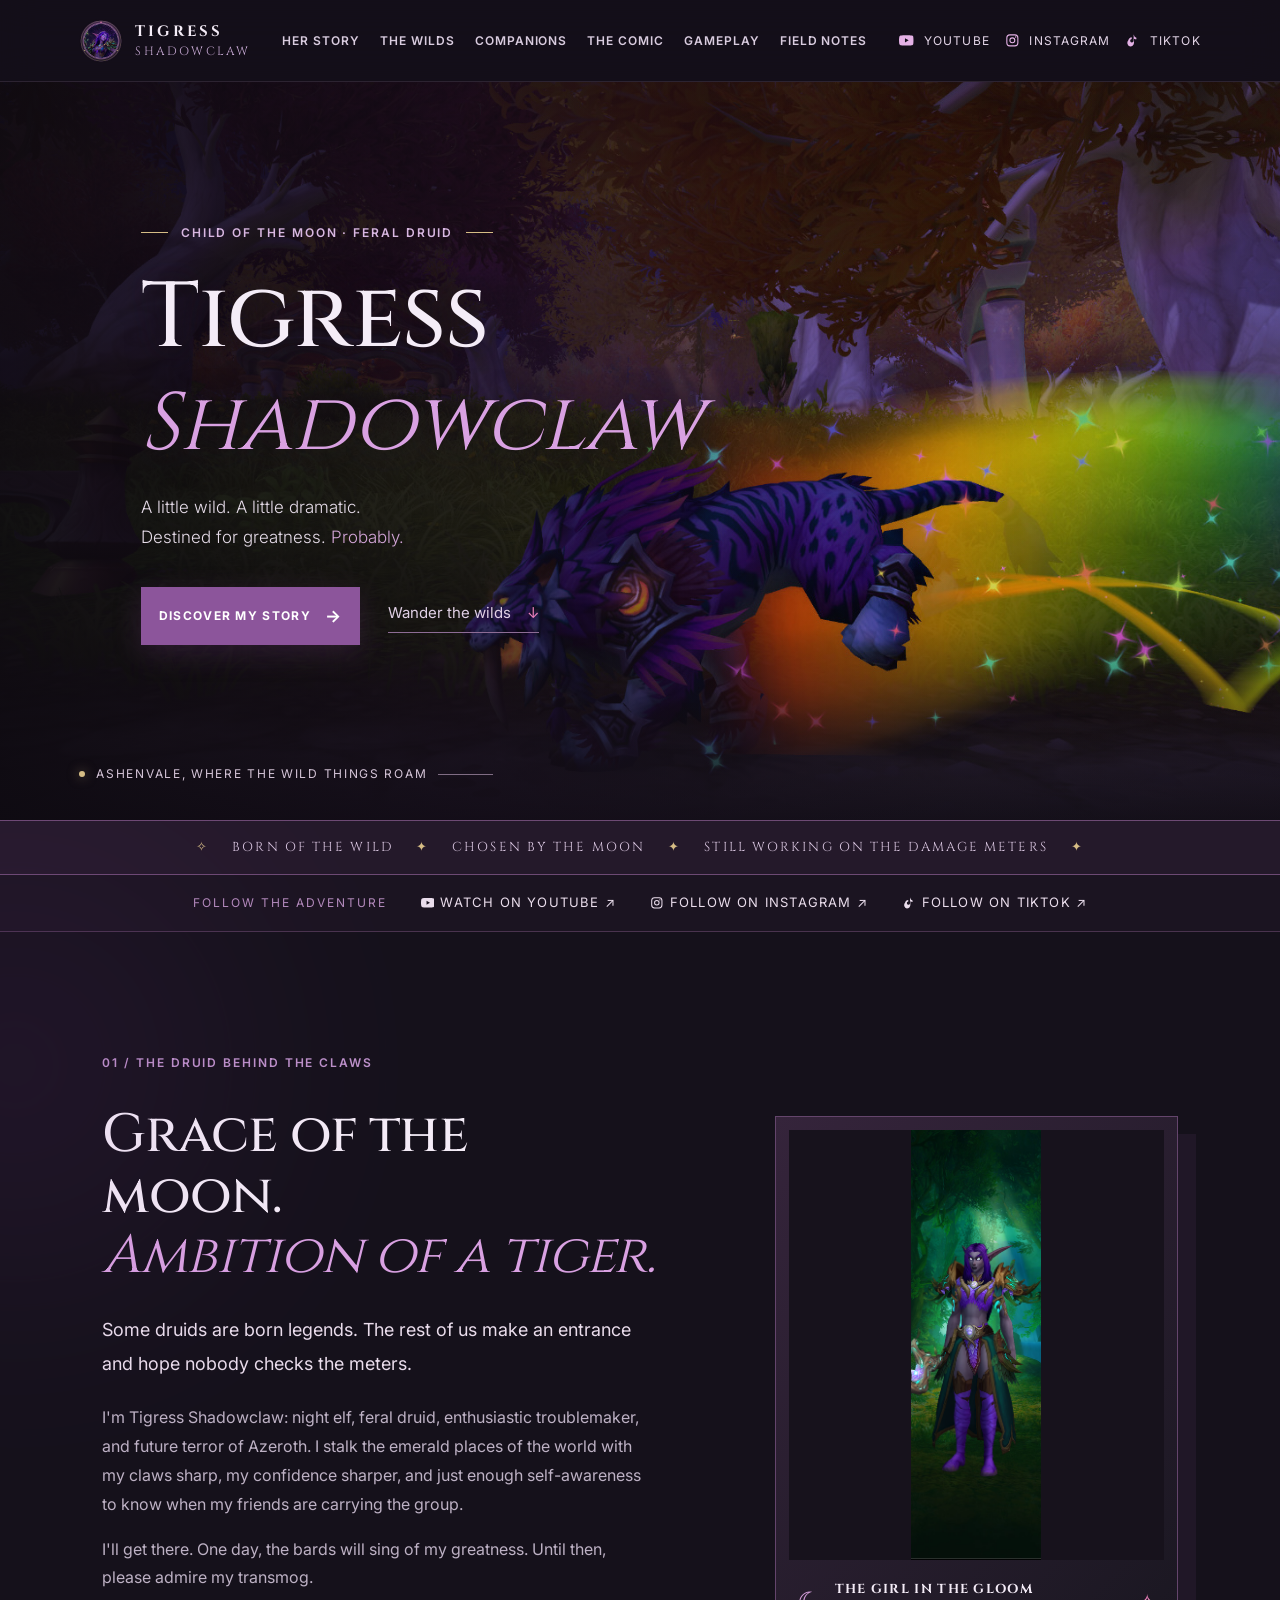
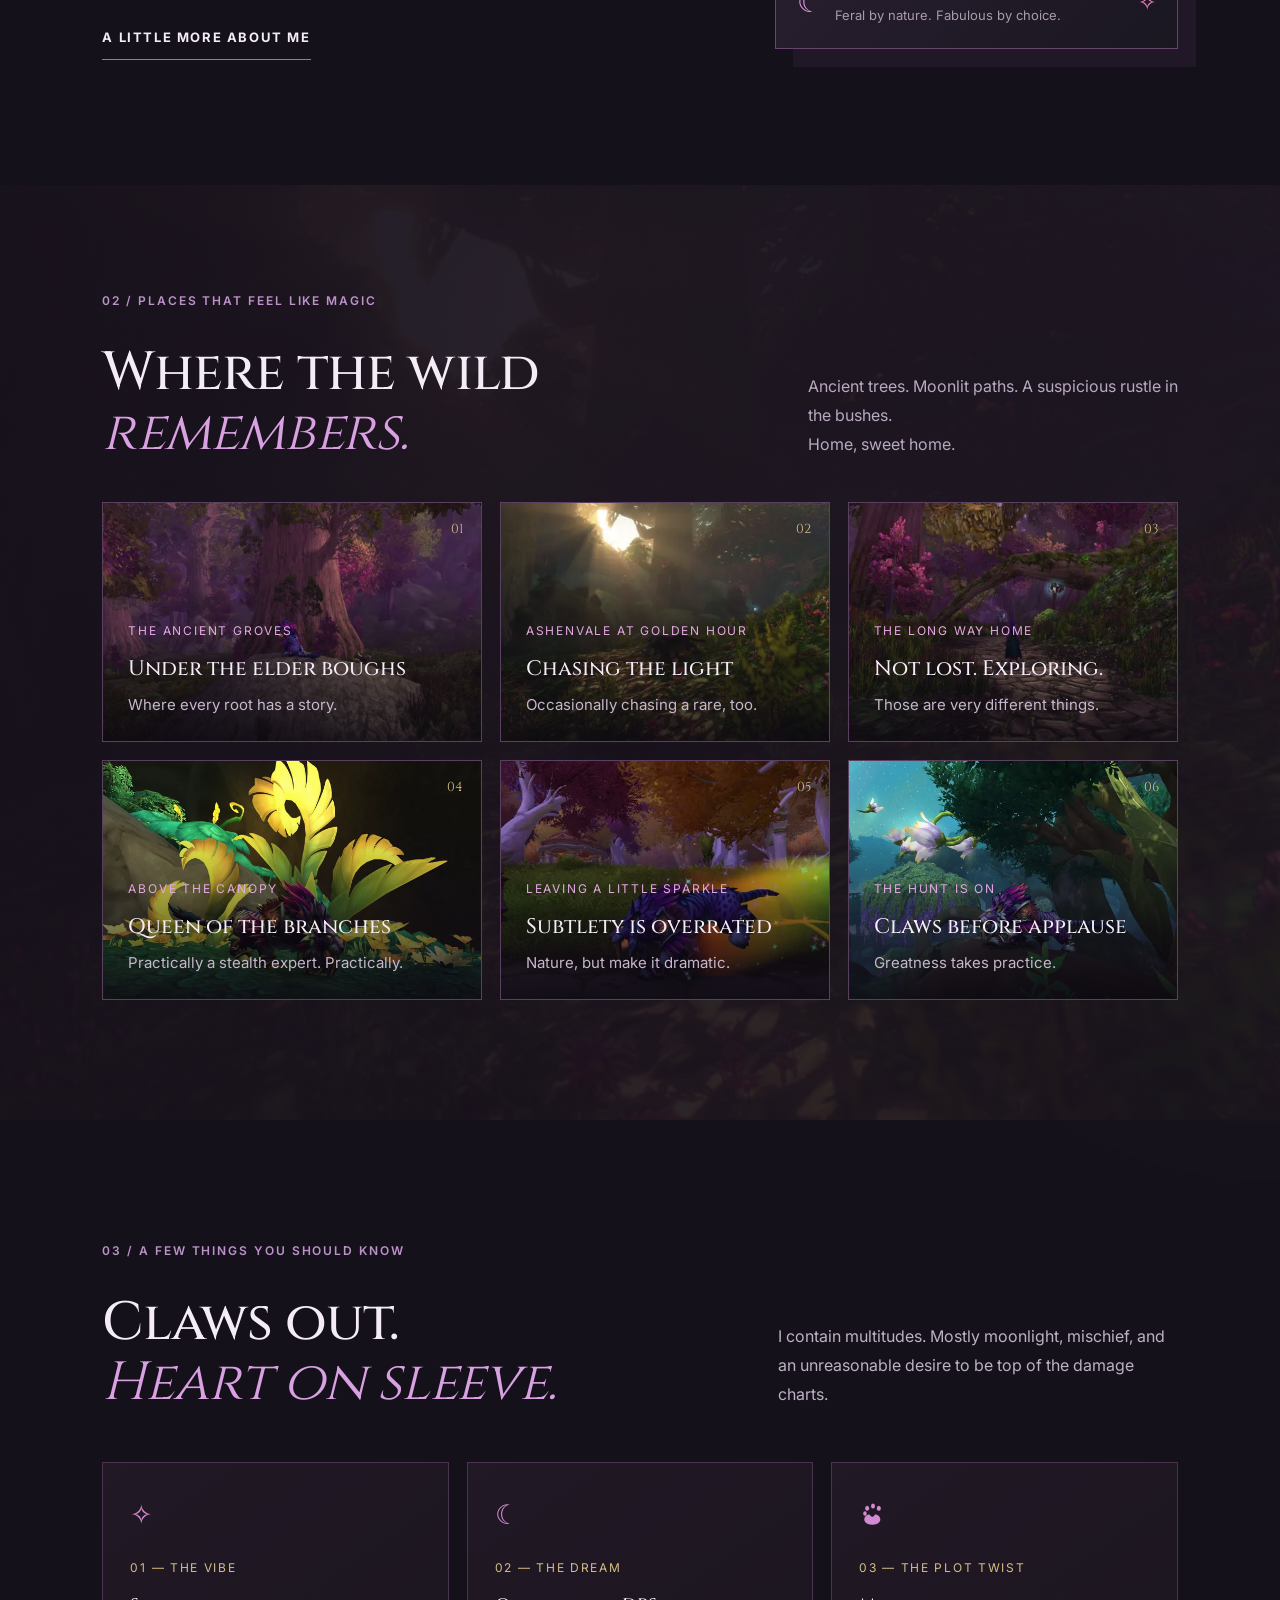
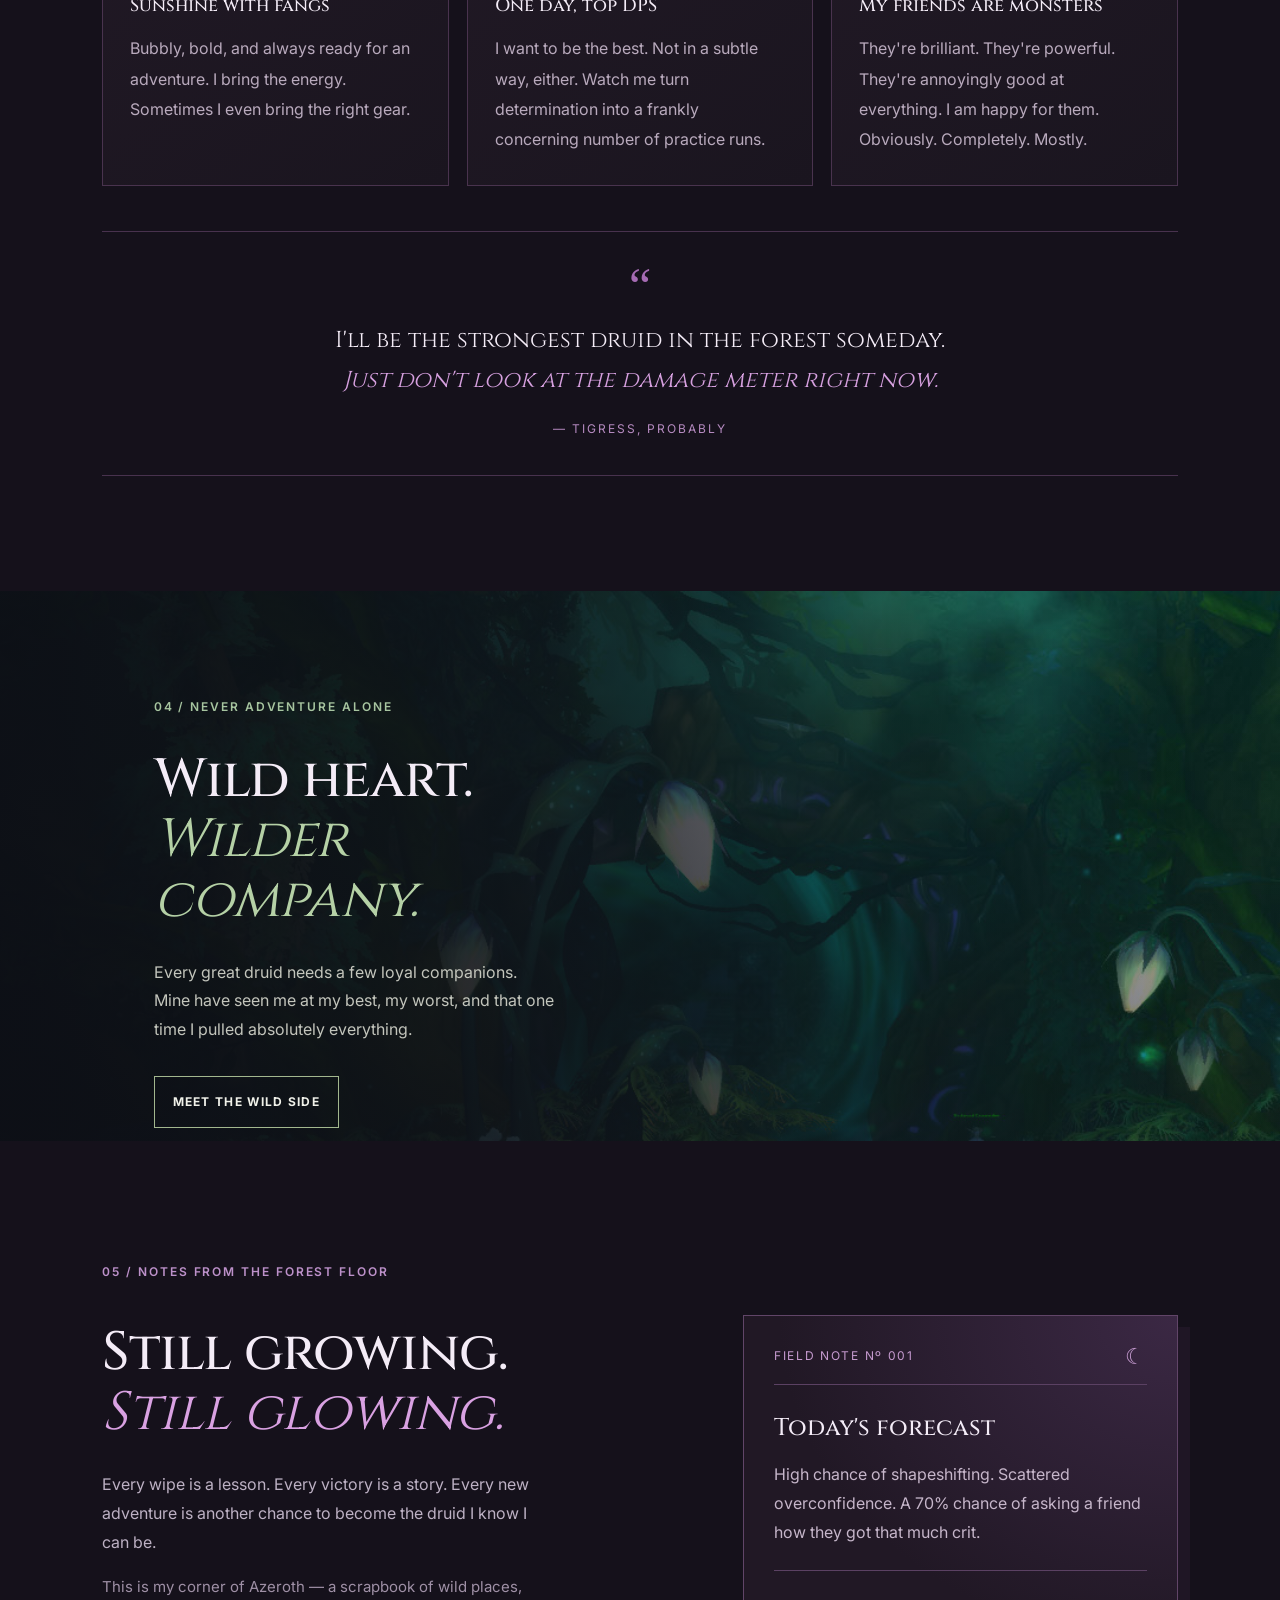
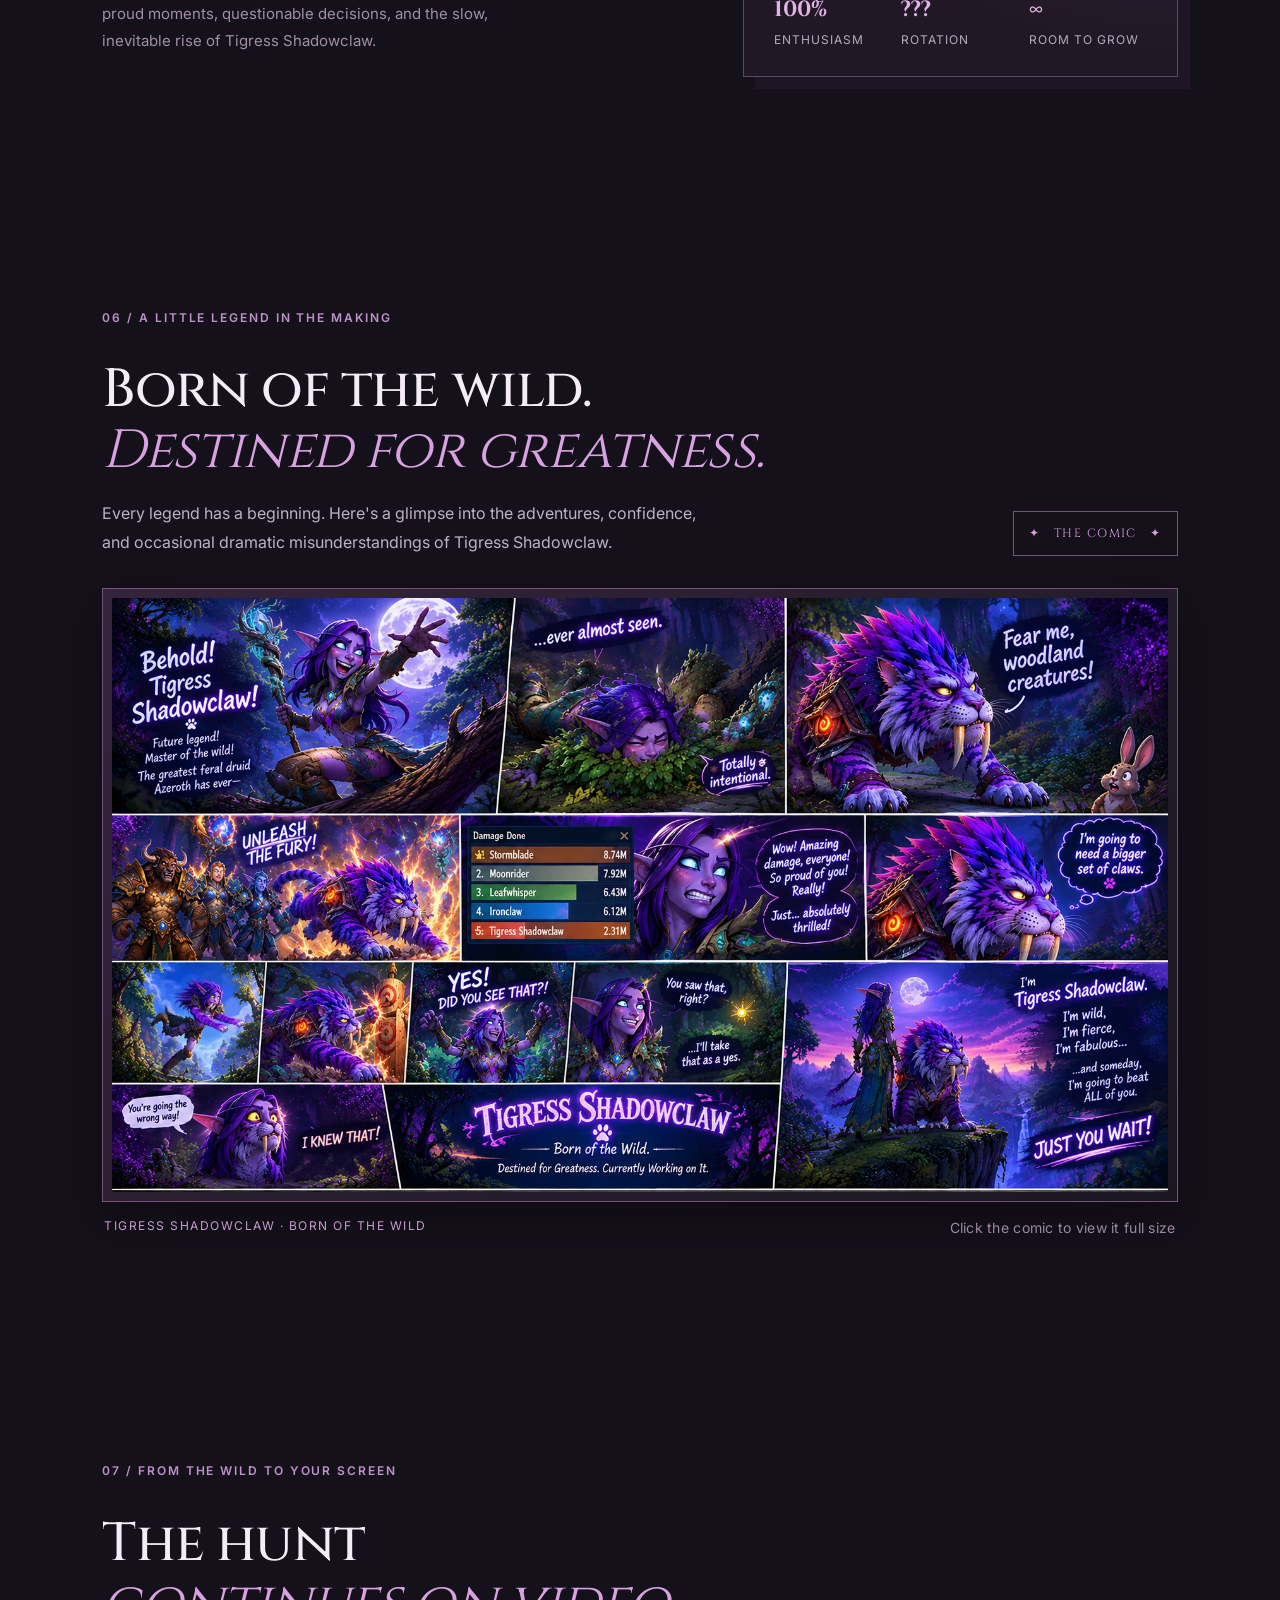
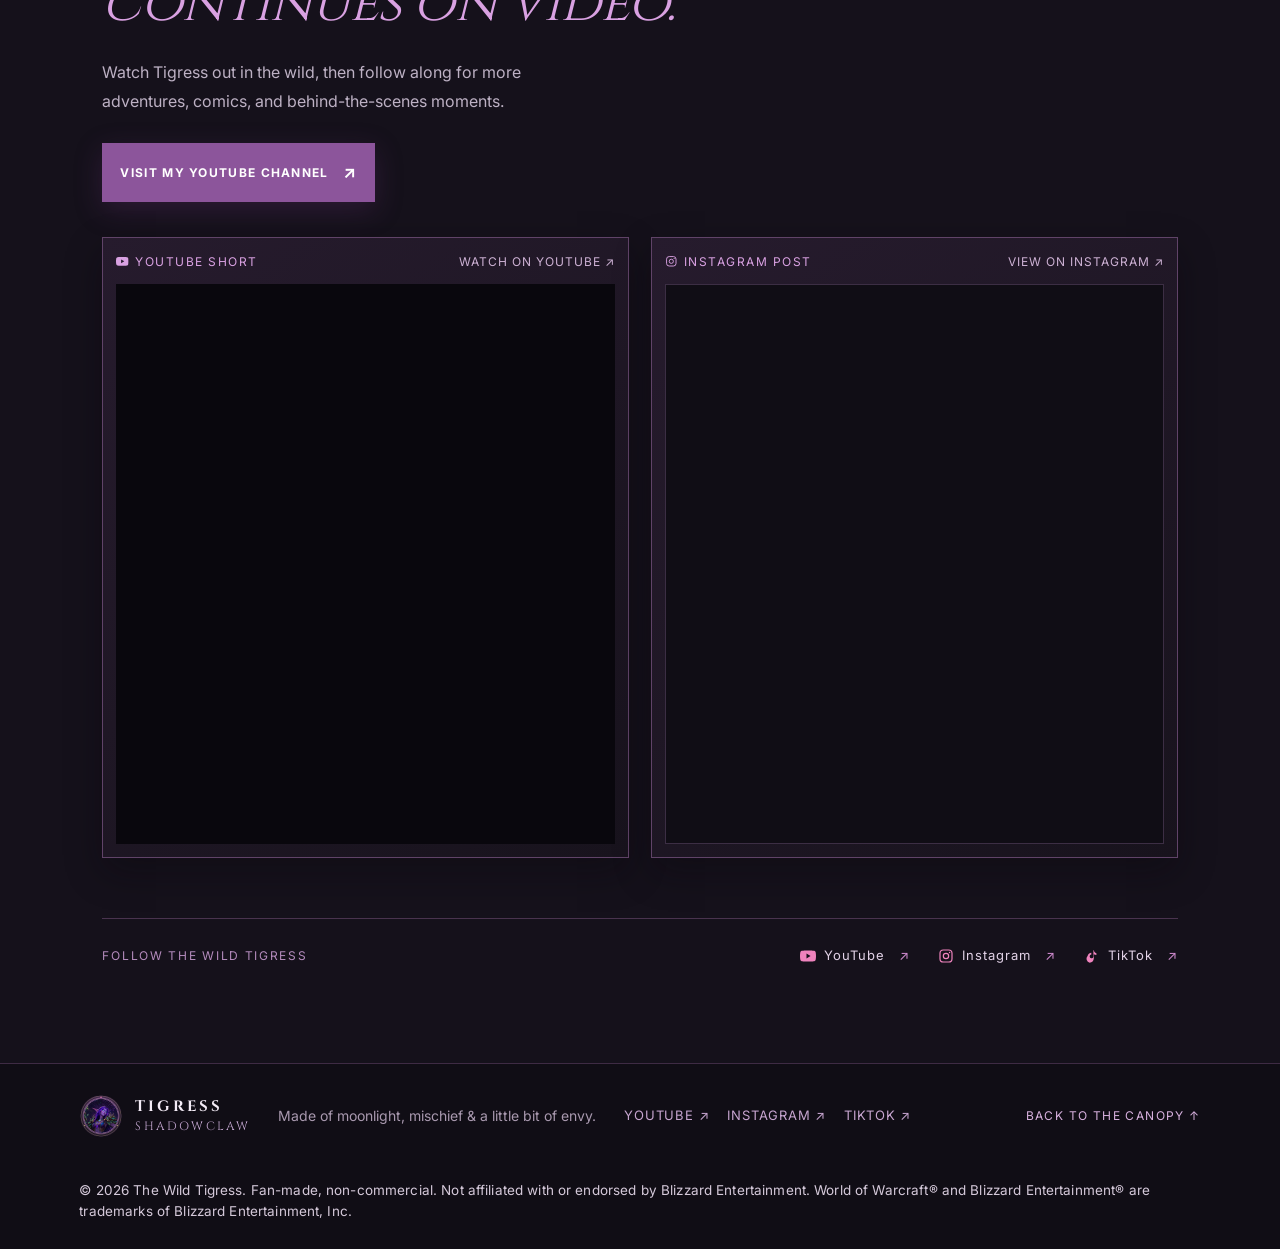
==== commit a16b53cb: "Gallery card 4: new golden grove photo Co-authored-by: TheWildTigress <TheWildTigress@users.noreply." ====
--- a/index.html
+++ b/index.html
@@ -37,7 +37,7 @@
   <symbol id="icon-tiktok" viewBox="0 0 24 24"><path d="M14.5 3c.4 2.4 1.8 4.2 4.1 4.8v2.6c-1.4 0-2.7-.4-3.9-1.2v6.7c0 3.4-2.7 6.1-6.2 6.1A6.1 6.1 0 0 1 5.4 12c.5-2.8 2.8-4.8 5.6-5v2.7c-1.3.2-2.4 1.3-2.5 2.7a2.9 2.9 0 0 0 3.4 2.9c1.3-.2 2.2-1.3 2.2-2.6V3h2.4z"/></symbol>
   <symbol id="icon-paw" viewBox="0 0 24 24"><ellipse cx="7" cy="7.1" rx="1.7" ry="2.15"/><ellipse cx="12" cy="5.2" rx="1.7" ry="2.15"/><ellipse cx="17" cy="7.1" rx="1.7" ry="2.15"/><ellipse cx="5.1" cy="11.5" rx="1.5" ry="1.9"/><path d="M12 21.2c3.5 0 6.3-2 6.3-4.7 0-2.2-2.2-3.5-3.7-4-.6-.2-1.3.3-1.6.9-.3.6-.9.9-1.5.9h-.2c-.6 0-1.2-.3-1.5-.9-.3-.6-1-1.1-1.6-.9-1.5.5-3.7 1.8-3.7 4 0 2.7 2.8 4.7 6.3 4.7z"/></symbol>
 </svg>
-<div class="ambient ambient-one"></div><div class="ambient ambient-two"></div>
+<div class="glow-clip" aria-hidden="true"><div class="ambient ambient-one"></div><div class="ambient ambient-two"></div></div>
 <header class="topbar">
   <a class="brand" href="#home" aria-label="Tigress Shadowclaw home"><span class="brand-mark"><img src="assets/logo-watermark.png" width="44" height="44" alt=""></span><span><b>TIGRESS</b><small>SHADOWCLAW</small></span></a>
   <button class="menu-toggle" aria-label="Open navigation" aria-expanded="false">☰</button>
@@ -86,7 +86,7 @@
       <article class="gallery-card gallery-large"><picture><source srcset="assets/moonlit-grove.webp" type="image/webp"><img src="assets/moonlit-grove.jpg" width="800" height="334" loading="lazy" decoding="async" alt="A quiet purple forest filled with ancient trees"></picture><div class="gallery-overlay"><span>THE ANCIENT GROVES</span><h3>Under the elder boughs</h3><p>Where every root has a story.</p></div><span class="card-number">01</span></article>
       <article class="gallery-card"><picture><source srcset="assets/sunlit-wilds.webp" type="image/webp"><img src="assets/sunlit-wilds.jpg" width="800" height="334" loading="lazy" decoding="async" alt="Golden sunlight falling across a lush forest floor"></picture><div class="gallery-overlay"><span>ASHENVALE AT GOLDEN HOUR</span><h3>Chasing the light</h3><p>Occasionally chasing a rare, too.</p></div><span class="card-number">02</span></article>
       <article class="gallery-card"><picture><source srcset="assets/forest-path.webp" type="image/webp"><img src="assets/forest-path.jpg" width="800" height="334" loading="lazy" decoding="async" alt="A winding stone path through a mystical purple forest"></picture><div class="gallery-overlay"><span>THE LONG WAY HOME</span><h3>Not lost. Exploring.</h3><p>Those are very different things.</p></div><span class="card-number">03</span></article>
-      <article class="gallery-card"><picture><source srcset="assets/feral-canopy.webp" type="image/webp"><img src="assets/feral-canopy.jpg" width="800" height="334" loading="lazy" decoding="async" alt="Tigress in her vivid purple feral cat form beneath enchanted forest flowers"></picture><div class="gallery-overlay"><span>ABOVE THE CANOPY</span><h3>Queen of the branches</h3><p>Practically a stealth expert. Practically.</p></div><span class="card-number">04</span></article>
+      <article class="gallery-card"><picture><source srcset="assets/golden-grove.webp" type="image/webp"><img src="assets/golden-grove.jpg" width="800" height="450" loading="lazy" decoding="async" alt="Tigress in her purple feral cat form prowling past glowing golden plants"></picture><div class="gallery-overlay"><span>ABOVE THE CANOPY</span><h3>Queen of the branches</h3><p>Practically a stealth expert. Practically.</p></div><span class="card-number">04</span></article>
       <article class="gallery-card"><picture><source srcset="assets/feral-rainbow-trail.webp" type="image/webp"><img src="assets/feral-rainbow-trail.jpg" width="800" height="334" loading="lazy" decoding="async" alt="Tigress racing through a forest with a trail of magical color"></picture><div class="gallery-overlay"><span>LEAVING A LITTLE SPARKLE</span><h3>Subtlety is overrated</h3><p>Nature, but make it dramatic.</p></div><span class="card-number">05</span></article>
       <article class="gallery-card"><picture><source srcset="assets/canopy-prowl.webp" type="image/webp"><img src="assets/canopy-prowl.jpg" width="800" height="450" loading="lazy" decoding="async" alt="Tigress prowling along a forest path in her feral form"></picture><div class="gallery-overlay"><span>THE HUNT IS ON</span><h3>Claws before applause</h3><p>Greatness takes practice.</p></div><span class="card-number">06</span></article>
     </div>
--- a/style.css
+++ b/style.css
@@ -1,4 +1,4 @@
-*{box-sizing:border-box} :root{--ink:#f4ecf7;--muted:#bdb1c4;--bg:#15111b;--panel:#201725;--violet:#b875d1;--pink:#ee83bd;--green:#9ebc8d;--gold:#d6bd85;--serif:'Cinzel',Georgia,serif;--sans:'Inter',Arial,sans-serif}html{scroll-behavior:smooth;scroll-padding-top:82px;overflow-x:hidden;overflow-x:clip}body{margin:0;background:var(--bg);color:var(--ink);font-family:var(--sans);font-size:16px;line-height:1.8;overflow-x:hidden;overflow-x:clip}a{color:inherit;text-decoration:none}.ambient{position:absolute;width:430px;height:430px;border-radius:50%;filter:blur(130px);opacity:.11;pointer-events:none}.ambient-one{top:850px;left:-200px;background:#8b3fa7}.ambient-two{top:2200px;right:-200px;background:#267d68}.topbar{height:82px;padding:0 6.2%;display:flex;align-items:center;justify-content:space-between;gap:30px;position:sticky;top:0;z-index:20;background:rgba(20,15,25,.93);border-bottom:1px solid rgba(220,185,231,.12);backdrop-filter:blur(18px)}.brand{display:flex;align-items:center;gap:12px;letter-spacing:2px}.brand-mark{display:grid;width:44px;height:44px;flex:none}.brand-mark img{width:44px;height:44px;border-radius:50%;display:block}.brand b,.brand small{display:block;font-family:var(--serif);line-height:1.35}.brand b{font-size:15px;letter-spacing:3px}.brand small{font-size:12px;color:#c5a8d2;letter-spacing:2.2px}.nav{display:flex;gap:20px}.nav a,.top-cta{font-size:12px;letter-spacing:.08em;font-weight:600;color:#d9ccdf;transition:color .2s}.nav a:hover,.top-cta:hover{color:var(--pink)}.top-cta{border:1px solid #75527d;padding:11px 15px}.top-cta span{margin-left:9px;color:var(--pink)}.menu-toggle{display:none;background:none;border:0;color:white;font-size:24px}.hero{height:min(780px,82vh);min-height:600px;position:relative;display:flex;align-items:center;overflow:hidden;background:#1a1820}.hero-video,.hero-shade{position:absolute;inset:0;width:100%;height:100%}.hero-video{object-fit:cover;object-position:center 48%;transform:scale(1.025);background:#15111b}.hero-shade{background:linear-gradient(90deg,rgba(14,10,17,.91) 0%,rgba(19,12,23,.68) 37%,rgba(20,12,22,.16) 74%,rgba(18,12,20,.3) 100%),linear-gradient(0deg,#15111b 0%,transparent 26%,rgba(13,9,17,.12) 75%,rgba(13,9,17,.35) 100%)}.hero-content{position:relative;z-index:1;margin-left:11%;padding:35px 0 70px;max-width:680px}.eyebrow,.section-kicker{font-size:12px;letter-spacing:.16em;color:#d8b7e1;font-weight:600}.eyebrow{display:flex;align-items:center;gap:13px}.eyebrow-line{width:27px;height:1px;background:var(--gold)}h1,h2,h3,p{margin-top:0}h1,h2{font-family:var(--serif);font-weight:500;line-height:1.12;letter-spacing:-.8px}h1{font-size:clamp(48px,7.2vw,94px);margin:24px 0 18px;text-shadow:0 5px 35px #130c19}h1 em,h2 em{font-weight:400;color:#d9a1e2}h1 em{font-size:.88em}.hero-subtitle{font-size:17px;line-height:1.8;color:#e6dce9;font-weight:300}.hero-subtitle span{color:#d4a6d9}.hero-actions{display:flex;align-items:center;gap:28px;margin-top:34px}.button{display:inline-flex;align-items:center;gap:14px;padding:14px 18px;font-size:12px;font-weight:700;letter-spacing:1.3px;transition:transform .2s,background .2s}.button:hover{transform:translateY(-3px)}.button-primary{background:#8c559b;color:white;box-shadow:0 8px 28px #5c2d6955}.button-primary:hover{background:#a56bb1}.button span{font-size:17px}.text-link{font-size:15px;color:#e0d0e5;border-bottom:1px solid #8d6c95;padding-bottom:6px}.text-link span{margin-left:12px;color:var(--pink)}.hero-caption{position:absolute;left:6.2%;bottom:35px;font-size:12px;letter-spacing:1.7px;color:#d5c5d8;display:flex;align-items:center;gap:11px}.caption-dot{width:6px;height:6px;background:var(--gold);border-radius:50%;box-shadow:0 0 12px #d6bd8588}.caption-rule{width:55px;height:1px;background:#806d84}.marquee{padding:15px 16px;background:#24192a;border-top:1px solid #6d4a74;border-bottom:1px solid #6d4a74;text-align:center;font-family:var(--serif);font-size:13px;letter-spacing:2.1px;color:#d8c5df}.marquee span,.marquee i{font-style:normal;color:var(--gold);margin:0 18px}.section-wrap{width:min(1120px,84%);margin:0 auto}.intro{padding-top:120px;padding-bottom:125px}.section-kicker{margin-bottom:32px;color:#bd91ca}.intro-grid{display:grid;grid-template-columns:1.1fr .8fr;align-items:center;gap:11%}.intro h2,.personality h2,.fieldnotes h2,.companion-copy h2,.wilds h2{font-size:clamp(35px,4.2vw,54px);margin-bottom:27px}.intro-copy p{color:var(--muted);max-width:540px;font-size:16px}.intro-copy .lead{font-size:18px;color:#eaddec;line-height:1.9;margin-bottom:22px}.underlined-link{display:inline-block;margin-top:18px;font-size:13px;font-weight:700;letter-spacing:1.6px;border-bottom:1px solid #a46cb0;padding-bottom:9px}.underlined-link span{color:var(--pink);margin-left:15px}.portrait-card{position:relative;padding:13px;border:1px solid #64456c;background:linear-gradient(135deg,#35243b,#1a1721);box-shadow:18px 18px 0 rgba(106,64,113,.13)}.portrait-frame{height:430px;overflow:hidden;background:#17121c;display:flex;justify-content:center}.portrait-frame img{height:100%;width:100%;object-fit:contain;object-position:center top}.portrait-label{display:flex;align-items:center;gap:13px;padding:17px 8px 7px}.moon-symbol{font-size:28px;color:#d9a0df}.portrait-label b,.portrait-label small{display:block}.portrait-label b{font-family:var(--serif);font-size:13px;letter-spacing:1.3px}.portrait-label small{font-size:13px;color:#a99aad;margin-top:3px}.portrait-star{margin-left:auto;color:var(--pink);font-size:22px}.wilds{position:relative;padding:105px 0 120px;background:#1d1722;overflow:hidden}.wilds-backdrop{position:absolute;inset:0;background:linear-gradient(90deg,rgba(23,17,28,.97),rgba(26,18,31,.87)),image-set(url('assets/sunlit-wilds-1600.webp') type('image/webp'),url('assets/sunlit-wilds.jpg') type('image/jpeg')) center/cover;opacity:.95}.wilds-inner{position:relative}.wilds-heading{display:flex;align-items:end;justify-content:space-between;margin-bottom:38px}.wilds-heading h2{margin:0}.wilds-heading p{font-size:16px;color:#b9a9c0;margin:0 0 5px;max-width:370px}.gallery{display:grid;grid-template-columns:1.15fr 1fr 1fr;grid-auto-rows:240px;gap:18px}.gallery-card{position:relative;overflow:hidden;background:#2a2030;border:1px solid #5a405f}.gallery-card picture{display:block;width:100%;height:100%}.gallery-card img{width:100%;height:100%;object-fit:cover;transition:transform .7s;filter:saturate(.85)}.gallery-card:hover img{transform:scale(1.05)}.gallery-card:after{content:"";position:absolute;inset:25% 0 0;background:linear-gradient(0deg,rgba(13,9,17,.9),transparent)}.gallery-overlay{position:absolute;z-index:1;bottom:23px;left:25px}.gallery-overlay span{font-size:12px;letter-spacing:1.8px;color:#e3a8e0}.gallery-overlay h3{font-family:var(--serif);font-weight:500;font-size:21px;margin:7px 0 2px}.gallery-overlay p{font-size:15px;color:#c6b6cc;margin:0}.card-number{position:absolute;right:18px;top:15px;z-index:2;font-family:var(--serif);color:var(--gold);font-size:13px}.personality{padding-top:120px;padding-bottom:115px}.personality-head{display:flex;align-items:end;justify-content:space-between;gap:40px}.personality-head h2{margin-bottom:0}.personality-head p{max-width:400px;color:var(--muted);font-size:16px;margin-bottom:5px}.traits{display:grid;grid-template-columns:repeat(3,1fr);gap:18px;margin-top:48px}.trait{border:1px solid #49334e;background:linear-gradient(145deg,#211925,#1a151f);padding:28px 27px 30px;min-height:260px;transition:border-color .25s,transform .25s}.trait:hover{border-color:#9c6ca8;transform:translateY(-4px)}.trait-icon{font-size:27px;color:#d28bd1;margin-bottom:18px}.trait-num{font-size:12px;letter-spacing:1.7px;color:var(--gold)}.trait h3{font-family:var(--serif);font-size:18px;font-weight:500;margin:11px 0}.trait p{color:#b9aabd;font-size:16px;line-height:1.9;margin:0}.confession{margin-top:45px;padding:34px 20px;text-align:center;border-top:1px solid #48324e;border-bottom:1px solid #48324e;position:relative}.quote-mark{font-family:Georgia,serif;font-size:50px;color:#a66bb4;line-height:.8}.confession p{font-family:var(--serif);font-size:clamp(16px,2.1vw,23px);line-height:1.7;margin:10px 0 13px}.confession p em{color:#d6a0df}.confession-sig{font-size:12px;letter-spacing:2px;color:#b68bc1}.companion-feature{height:550px;position:relative;overflow:hidden;background:#11221f}.companion-feature>img{position:absolute;inset:0;width:100%;height:100%;object-fit:cover;object-position:center 37%}.companion-overlay{position:absolute;inset:0;background:linear-gradient(90deg,rgba(13,15,22,.96),rgba(15,17,24,.82) 43%,rgba(14,18,20,.1) 100%),linear-gradient(0deg,rgba(16,13,20,.45),transparent)}.companion-copy{position:relative;padding:105px 0 0 12%;max-width:620px}.companion-copy .section-kicker{color:#a7c5a0}.companion-copy h2 em{color:#b5d1a6}.companion-copy p{color:#c3c5bc;max-width:400px;font-size:16px}.button-outline{border:1px solid #a2b78e;color:#f0f1e9;margin-top:16px}.button-outline:hover{background:#718d67}.fieldnotes{padding-top:120px;padding-bottom:125px}.fieldnotes-grid{display:grid;grid-template-columns:1fr .85fr;gap:12%;align-items:center}.fieldnotes-grid>div:first-child p{color:var(--muted);font-size:16px;max-width:450px}.fieldnote-small{font-size:15px!important;color:#9f90a6!important}.note-card{border:1px solid #614568;background:radial-gradient(ellipse at top right,#3b2844 0%,#211825 65%);padding:29px 30px 25px;box-shadow:12px 12px 0 rgba(122,71,132,.1)}.note-top{display:flex;justify-content:space-between;font-size:12px;letter-spacing:1.7px;color:#c69bd0;border-bottom:1px solid #5b4163;padding-bottom:17px}.note-top span:last-child{font-size:22px;line-height:1}.note-card h3{font-family:var(--serif);font-weight:500;font-size:24px;margin:22px 0 10px}.note-card p{font-size:16px;color:#c6b6ca}.note-stats{display:grid;grid-template-columns:repeat(3,1fr);border-top:1px solid #5b4163;padding-top:19px;margin-top:23px;gap:10px}.note-stats b,.note-stats small{display:block}.note-stats b{font-family:var(--serif);font-size:22px;color:#e0b3e5}.note-stats small{font-size:12px;letter-spacing:1px;color:#b9a7bf}footer{position:relative;display:flex;align-items:center;gap:28px;padding:30px 6.2% 55px;border-top:1px solid #3e2b44;background:#100d15}footer p{font-size:14px;color:#a999af;margin:0}footer .back-top{margin-left:auto;font-size:12px;letter-spacing:1.4px;color:#d8b1df}.copyright{position:absolute;bottom:14px;left:6.2%;font-size:7px;letter-spacing:1.2px;color:#75687b}@media(max-width:900px){.gallery{grid-template-columns:1fr 1fr;grid-auto-rows:220px}.gallery-large{grid-row:span 2}.topbar{padding:0 4%;gap:15px}.nav{gap:12px}.nav a{font-size:12px}.top-cta{display:none}.section-wrap{width:88%}.hero-content{margin-left:7%}.intro-grid{gap:6%;grid-template-columns:1fr .8fr}.portrait-frame{height:360px}.gallery{grid-template-rows:210px 210px}.companion-copy{padding-left:7%}}@media(max-width:650px){.gallery{grid-template-columns:1fr;grid-auto-rows:240px}.gallery-large{grid-row:auto}.topbar{height:70px}.menu-toggle{display:block;order:3}.nav{display:none;position:absolute;top:69px;left:0;right:0;padding:20px 7%;background:#19121f;border-bottom:1px solid #503657;flex-direction:column;gap:18px}.nav.open{display:flex}.nav a{font-size:15px}.hero{min-height:610px;height:78vh}.hero-content{margin-left:7%;margin-right:6%;padding-bottom:45px}.eyebrow{font-size:12px;letter-spacing:.12em;gap:7px}.eyebrow-line{width:15px}h1{font-size:clamp(48px,13vw,72px)}.hero-subtitle{font-size:16px}.hero-actions{align-items:flex-start;flex-direction:column;gap:20px}.hero-caption{font-size:12px;letter-spacing:.06em;left:5%;bottom:24px}.caption-rule{display:none}.marquee{font-size:12px;letter-spacing:.06em}.marquee span,.marquee i{margin:0 5px}.section-wrap{width:86%}.intro,.personality,.fieldnotes{padding-top:78px;padding-bottom:80px}.intro-grid,.fieldnotes-grid{grid-template-columns:1fr;gap:42px}.intro h2,.personality h2,.fieldnotes h2,.companion-copy h2,.wilds h2{font-size:38px}.portrait-card{max-width:400px;margin:auto;width:100%}.portrait-frame{height:390px}.wilds{padding:78px 0}.wilds-heading,.personality-head{display:block}.wilds-heading p,.personality-head p{margin-top:22px}.gallery{grid-template-columns:1fr;grid-template-rows:280px 240px 240px}.gallery-large{grid-row:auto}.traits{grid-template-columns:1fr;margin-top:30px}.trait{min-height:0}.confession{margin-top:30px;padding:25px 10px}.companion-feature{height:590px}.companion-feature>img{object-position:60% center}.companion-overlay{background:linear-gradient(90deg,rgba(13,15,22,.94),rgba(15,17,24,.63) 80%),linear-gradient(0deg,rgba(16,13,20,.4),transparent)}.companion-copy{padding:80px 7% 0}.note-card{padding:24px 20px}.note-stats{gap:5px}.note-stats small{font-size:12px}footer{padding:28px 7% 60px;flex-wrap:wrap;gap:14px}footer p{order:3;width:100%}footer .back-top{font-size:12px}.copyright{left:7%;right:7%;font-size:6px;line-height:1.5}}@media(prefers-reduced-motion:reduce){html{scroll-behavior:auto}*,*:before,*:after{animation-duration:.01ms!important;animation-iteration-count:1!important;transition-duration:.01ms!important}}
+*{box-sizing:border-box} :root{--ink:#f4ecf7;--muted:#bdb1c4;--bg:#15111b;--panel:#201725;--violet:#b875d1;--pink:#ee83bd;--green:#9ebc8d;--gold:#d6bd85;--serif:'Cinzel',Georgia,serif;--sans:'Inter',Arial,sans-serif}html{scroll-behavior:smooth;scroll-padding-top:82px;overflow-x:hidden;overflow-x:clip}body{margin:0;background:var(--bg);color:var(--ink);font-family:var(--sans);font-size:16px;line-height:1.8;overflow-x:hidden;overflow-x:clip}a{color:inherit;text-decoration:none}body{position:relative}.glow-clip{position:absolute;inset:0;overflow:hidden;pointer-events:none}.ambient{position:absolute;width:430px;height:430px;border-radius:50%;filter:blur(130px);opacity:.11;pointer-events:none}.ambient-one{top:850px;left:-200px;background:#8b3fa7}.ambient-two{top:2200px;right:-200px;background:#267d68}.topbar{height:82px;padding:0 6.2%;display:flex;align-items:center;justify-content:space-between;gap:30px;position:sticky;top:0;z-index:20;background:rgba(20,15,25,.93);border-bottom:1px solid rgba(220,185,231,.12);backdrop-filter:blur(18px)}.brand{display:flex;align-items:center;gap:12px;letter-spacing:2px}.brand-mark{display:grid;width:44px;height:44px;flex:none}.brand-mark img{width:44px;height:44px;border-radius:50%;display:block}.brand b,.brand small{display:block;font-family:var(--serif);line-height:1.35}.brand b{font-size:15px;letter-spacing:3px}.brand small{font-size:12px;color:#c5a8d2;letter-spacing:2.2px}.nav{display:flex;gap:20px}.nav a,.top-cta{font-size:12px;letter-spacing:.08em;font-weight:600;color:#d9ccdf;transition:color .2s}.nav a:hover,.top-cta:hover{color:var(--pink)}.top-cta{border:1px solid #75527d;padding:11px 15px}.top-cta span{margin-left:9px;color:var(--pink)}.menu-toggle{display:none;background:none;border:0;color:white;font-size:24px}.hero{height:min(780px,82vh);min-height:600px;position:relative;display:flex;align-items:center;overflow:hidden;background:#1a1820}.hero-video,.hero-shade{position:absolute;inset:0;width:100%;height:100%}.hero-video{object-fit:cover;object-position:center 48%;transform:scale(1.025);background:#15111b}.hero-shade{background:linear-gradient(90deg,rgba(14,10,17,.91) 0%,rgba(19,12,23,.68) 37%,rgba(20,12,22,.16) 74%,rgba(18,12,20,.3) 100%),linear-gradient(0deg,#15111b 0%,transparent 26%,rgba(13,9,17,.12) 75%,rgba(13,9,17,.35) 100%)}.hero-content{position:relative;z-index:1;margin-left:11%;padding:35px 0 70px;max-width:680px}.eyebrow,.section-kicker{font-size:12px;letter-spacing:.16em;color:#d8b7e1;font-weight:600}.eyebrow{display:flex;align-items:center;gap:13px}.eyebrow-line{width:27px;height:1px;background:var(--gold)}h1,h2,h3,p{margin-top:0}h1,h2{font-family:var(--serif);font-weight:500;line-height:1.12;letter-spacing:-.8px}h1{font-size:clamp(48px,7.2vw,94px);margin:24px 0 18px;text-shadow:0 5px 35px #130c19}h1 em,h2 em{font-weight:400;color:#d9a1e2}h1 em{font-size:.88em}.hero-subtitle{font-size:17px;line-height:1.8;color:#e6dce9;font-weight:300}.hero-subtitle span{color:#d4a6d9}.hero-actions{display:flex;align-items:center;gap:28px;margin-top:34px}.button{display:inline-flex;align-items:center;gap:14px;padding:14px 18px;font-size:12px;font-weight:700;letter-spacing:1.3px;transition:transform .2s,background .2s}.button:hover{transform:translateY(-3px)}.button-primary{background:#8c559b;color:white;box-shadow:0 8px 28px #5c2d6955}.button-primary:hover{background:#a56bb1}.button span{font-size:17px}.text-link{font-size:15px;color:#e0d0e5;border-bottom:1px solid #8d6c95;padding-bottom:6px}.text-link span{margin-left:12px;color:var(--pink)}.hero-caption{position:absolute;left:6.2%;bottom:35px;font-size:12px;letter-spacing:1.7px;color:#d5c5d8;display:flex;align-items:center;gap:11px}.caption-dot{width:6px;height:6px;background:var(--gold);border-radius:50%;box-shadow:0 0 12px #d6bd8588}.caption-rule{width:55px;height:1px;background:#806d84}.marquee{padding:15px 16px;background:#24192a;border-top:1px solid #6d4a74;border-bottom:1px solid #6d4a74;text-align:center;font-family:var(--serif);font-size:13px;letter-spacing:2.1px;color:#d8c5df}.marquee span,.marquee i{font-style:normal;color:var(--gold);margin:0 18px}.section-wrap{width:min(1120px,84%);margin:0 auto}.intro{padding-top:120px;padding-bottom:125px}.section-kicker{margin-bottom:32px;color:#bd91ca}.intro-grid{display:grid;grid-template-columns:1.1fr .8fr;align-items:center;gap:11%}.intro h2,.personality h2,.fieldnotes h2,.companion-copy h2,.wilds h2{font-size:clamp(35px,4.2vw,54px);margin-bottom:27px}.intro-copy p{color:var(--muted);max-width:540px;font-size:16px}.intro-copy .lead{font-size:18px;color:#eaddec;line-height:1.9;margin-bottom:22px}.underlined-link{display:inline-block;margin-top:18px;font-size:13px;font-weight:700;letter-spacing:1.6px;border-bottom:1px solid #a46cb0;padding-bottom:9px}.underlined-link span{color:var(--pink);margin-left:15px}.portrait-card{position:relative;padding:13px;border:1px solid #64456c;background:linear-gradient(135deg,#35243b,#1a1721);box-shadow:18px 18px 0 rgba(106,64,113,.13)}.portrait-frame{height:430px;overflow:hidden;background:#17121c;display:flex;justify-content:center}.portrait-frame img{height:100%;width:100%;object-fit:contain;object-position:center top}.portrait-label{display:flex;align-items:center;gap:13px;padding:17px 8px 7px}.moon-symbol{font-size:28px;color:#d9a0df}.portrait-label b,.portrait-label small{display:block}.portrait-label b{font-family:var(--serif);font-size:13px;letter-spacing:1.3px}.portrait-label small{font-size:13px;color:#a99aad;margin-top:3px}.portrait-star{margin-left:auto;color:var(--pink);font-size:22px}.wilds{position:relative;padding:105px 0 120px;background:#1d1722;overflow:hidden}.wilds-backdrop{position:absolute;inset:0;background:linear-gradient(90deg,rgba(23,17,28,.97),rgba(26,18,31,.87)),image-set(url('assets/sunlit-wilds-1600.webp') type('image/webp'),url('assets/sunlit-wilds.jpg') type('image/jpeg')) center/cover;opacity:.95}.wilds-inner{position:relative}.wilds-heading{display:flex;align-items:end;justify-content:space-between;margin-bottom:38px}.wilds-heading h2{margin:0}.wilds-heading p{font-size:16px;color:#b9a9c0;margin:0 0 5px;max-width:370px}.gallery{display:grid;grid-template-columns:1.15fr 1fr 1fr;grid-auto-rows:240px;gap:18px}.gallery-card{position:relative;overflow:hidden;background:#2a2030;border:1px solid #5a405f}.gallery-card picture{display:block;width:100%;height:100%}.gallery-card img{width:100%;height:100%;object-fit:cover;transition:transform .7s;filter:saturate(.85)}.gallery-card:hover img{transform:scale(1.05)}.gallery-card:after{content:"";position:absolute;inset:25% 0 0;background:linear-gradient(0deg,rgba(13,9,17,.9),transparent)}.gallery-overlay{position:absolute;z-index:1;bottom:23px;left:25px}.gallery-overlay span{font-size:12px;letter-spacing:1.8px;color:#e3a8e0}.gallery-overlay h3{font-family:var(--serif);font-weight:500;font-size:21px;margin:7px 0 2px}.gallery-overlay p{font-size:15px;color:#c6b6cc;margin:0}.card-number{position:absolute;right:18px;top:15px;z-index:2;font-family:var(--serif);color:var(--gold);font-size:13px}.personality{padding-top:120px;padding-bottom:115px}.personality-head{display:flex;align-items:end;justify-content:space-between;gap:40px}.personality-head h2{margin-bottom:0}.personality-head p{max-width:400px;color:var(--muted);font-size:16px;margin-bottom:5px}.traits{display:grid;grid-template-columns:repeat(3,1fr);gap:18px;margin-top:48px}.trait{border:1px solid #49334e;background:linear-gradient(145deg,#211925,#1a151f);padding:28px 27px 30px;min-height:260px;transition:border-color .25s,transform .25s}.trait:hover{border-color:#9c6ca8;transform:translateY(-4px)}.trait-icon{font-size:27px;color:#d28bd1;margin-bottom:18px}.trait-num{font-size:12px;letter-spacing:1.7px;color:var(--gold)}.trait h3{font-family:var(--serif);font-size:18px;font-weight:500;margin:11px 0}.trait p{color:#b9aabd;font-size:16px;line-height:1.9;margin:0}.confession{margin-top:45px;padding:34px 20px;text-align:center;border-top:1px solid #48324e;border-bottom:1px solid #48324e;position:relative}.quote-mark{font-family:Georgia,serif;font-size:50px;color:#a66bb4;line-height:.8}.confession p{font-family:var(--serif);font-size:clamp(16px,2.1vw,23px);line-height:1.7;margin:10px 0 13px}.confession p em{color:#d6a0df}.confession-sig{font-size:12px;letter-spacing:2px;color:#b68bc1}.companion-feature{height:550px;position:relative;overflow:hidden;background:#11221f}.companion-feature>img{position:absolute;inset:0;width:100%;height:100%;object-fit:cover;object-position:center 37%}.companion-overlay{position:absolute;inset:0;background:linear-gradient(90deg,rgba(13,15,22,.96),rgba(15,17,24,.82) 43%,rgba(14,18,20,.1) 100%),linear-gradient(0deg,rgba(16,13,20,.45),transparent)}.companion-copy{position:relative;padding:105px 0 0 12%;max-width:620px}.companion-copy .section-kicker{color:#a7c5a0}.companion-copy h2 em{color:#b5d1a6}.companion-copy p{color:#c3c5bc;max-width:400px;font-size:16px}.button-outline{border:1px solid #a2b78e;color:#f0f1e9;margin-top:16px}.button-outline:hover{background:#718d67}.fieldnotes{padding-top:120px;padding-bottom:125px}.fieldnotes-grid{display:grid;grid-template-columns:1fr .85fr;gap:12%;align-items:center}.fieldnotes-grid>div:first-child p{color:var(--muted);font-size:16px;max-width:450px}.fieldnote-small{font-size:15px!important;color:#9f90a6!important}.note-card{border:1px solid #614568;background:radial-gradient(ellipse at top right,#3b2844 0%,#211825 65%);padding:29px 30px 25px;box-shadow:12px 12px 0 rgba(122,71,132,.1)}.note-top{display:flex;justify-content:space-between;font-size:12px;letter-spacing:1.7px;color:#c69bd0;border-bottom:1px solid #5b4163;padding-bottom:17px}.note-top span:last-child{font-size:22px;line-height:1}.note-card h3{font-family:var(--serif);font-weight:500;font-size:24px;margin:22px 0 10px}.note-card p{font-size:16px;color:#c6b6ca}.note-stats{display:grid;grid-template-columns:repeat(3,1fr);border-top:1px solid #5b4163;padding-top:19px;margin-top:23px;gap:10px}.note-stats b,.note-stats small{display:block}.note-stats b{font-family:var(--serif);font-size:22px;color:#e0b3e5}.note-stats small{font-size:12px;letter-spacing:1px;color:#b9a7bf}footer{position:relative;display:flex;align-items:center;gap:28px;padding:30px 6.2% 55px;border-top:1px solid #3e2b44;background:#100d15}footer p{font-size:14px;color:#a999af;margin:0}footer .back-top{margin-left:auto;font-size:12px;letter-spacing:1.4px;color:#d8b1df}.copyright{position:absolute;bottom:14px;left:6.2%;font-size:7px;letter-spacing:1.2px;color:#75687b}@media(max-width:900px){.gallery{grid-template-columns:1fr 1fr;grid-auto-rows:220px}.gallery-large{grid-row:span 2}.topbar{padding:0 4%;gap:15px}.nav{gap:12px}.nav a{font-size:12px}.top-cta{display:none}.section-wrap{width:88%}.hero-content{margin-left:7%}.intro-grid{gap:6%;grid-template-columns:1fr .8fr}.portrait-frame{height:360px}.gallery{grid-template-rows:210px 210px}.companion-copy{padding-left:7%}}@media(max-width:650px){.gallery{grid-template-columns:1fr;grid-auto-rows:240px}.gallery-large{grid-row:auto}.topbar{height:70px}.menu-toggle{display:block;order:3}.nav{display:none;position:absolute;top:69px;left:0;right:0;padding:20px 7%;background:#19121f;border-bottom:1px solid #503657;flex-direction:column;gap:18px}.nav.open{display:flex}.nav a{font-size:15px}.hero{min-height:610px;height:78vh}.hero-content{margin-left:7%;margin-right:6%;padding-bottom:45px}.eyebrow{font-size:12px;letter-spacing:.12em;gap:7px}.eyebrow-line{width:15px}h1{font-size:clamp(48px,13vw,72px)}.hero-subtitle{font-size:16px}.hero-actions{align-items:flex-start;flex-direction:column;gap:20px}.hero-caption{font-size:12px;letter-spacing:.06em;left:5%;bottom:24px}.caption-rule{display:none}.marquee{font-size:12px;letter-spacing:.06em}.marquee span,.marquee i{margin:0 5px}.section-wrap{width:86%}.intro,.personality,.fieldnotes{padding-top:78px;padding-bottom:80px}.intro-grid,.fieldnotes-grid{grid-template-columns:1fr;gap:42px}.intro h2,.personality h2,.fieldnotes h2,.companion-copy h2,.wilds h2{font-size:38px}.portrait-card{max-width:400px;margin:auto;width:100%}.portrait-frame{height:390px}.wilds{padding:78px 0}.wilds-heading,.personality-head{display:block}.wilds-heading p,.personality-head p{margin-top:22px}.gallery{grid-template-columns:1fr;grid-template-rows:280px 240px 240px}.gallery-large{grid-row:auto}.traits{grid-template-columns:1fr;margin-top:30px}.trait{min-height:0}.confession{margin-top:30px;padding:25px 10px}.companion-feature{height:590px}.companion-feature>img{object-position:60% center}.companion-overlay{background:linear-gradient(90deg,rgba(13,15,22,.94),rgba(15,17,24,.63) 80%),linear-gradient(0deg,rgba(16,13,20,.4),transparent)}.companion-copy{padding:80px 7% 0}.note-card{padding:24px 20px}.note-stats{gap:5px}.note-stats small{font-size:12px}footer{padding:28px 7% 60px;flex-wrap:wrap;gap:14px}footer p{order:3;width:100%}footer .back-top{font-size:12px}.copyright{left:7%;right:7%;font-size:6px;line-height:1.5}}@media(prefers-reduced-motion:reduce){html{scroll-behavior:auto}*,*:before,*:after{animation-duration:.01ms!important;animation-iteration-count:1!important;transition-duration:.01ms!important}}
 .gameplay{padding-top:110px;padding-bottom:95px}.gameplay-grid{display:grid;grid-template-columns:1fr .9fr;gap:10%;align-items:center}.gameplay-copy h2{font-family:var(--serif);font-size:clamp(35px,4.2vw,54px);font-weight:500;line-height:1.12;letter-spacing:-.8px;margin:0 0 24px}.gameplay-copy h2 em{font-weight:400;color:#d9a1e2}.gameplay-copy p{color:var(--muted);font-size:16px;max-width:460px;margin-bottom:27px}.social-strip{display:flex;align-items:center;gap:28px;border-top:1px solid #49334e;margin-top:60px;padding-top:25px}.social-label{font-size:12px;letter-spacing:1.7px;color:#b48bbd;margin-right:auto}.social-strip>a,.footer-social a{font-size:13px;letter-spacing:1px;color:#e2d2e7;transition:color .2s}.social-strip>a:hover,.footer-social a:hover{color:var(--pink)}.social-icon{color:var(--pink);font-size:15px;margin-right:7px}.social-arrow{color:#d08bd0;margin-left:8px}.footer-social{display:flex;gap:18px}.footer-social a{font-size:13px;letter-spacing:.06em;color:#c7a5d0}
 @media(max-width:900px){.gameplay-grid{gap:6%}.social-strip{gap:18px}}
 @media(max-width:650px){.gameplay{padding-top:78px;padding-bottom:70px}.gameplay-grid{grid-template-columns:1fr;gap:35px}.social-strip{align-items:flex-start;flex-wrap:wrap;gap:15px 20px;margin-top:38px}.social-label{width:100%;margin:0}.footer-social{order:4;width:100%}}
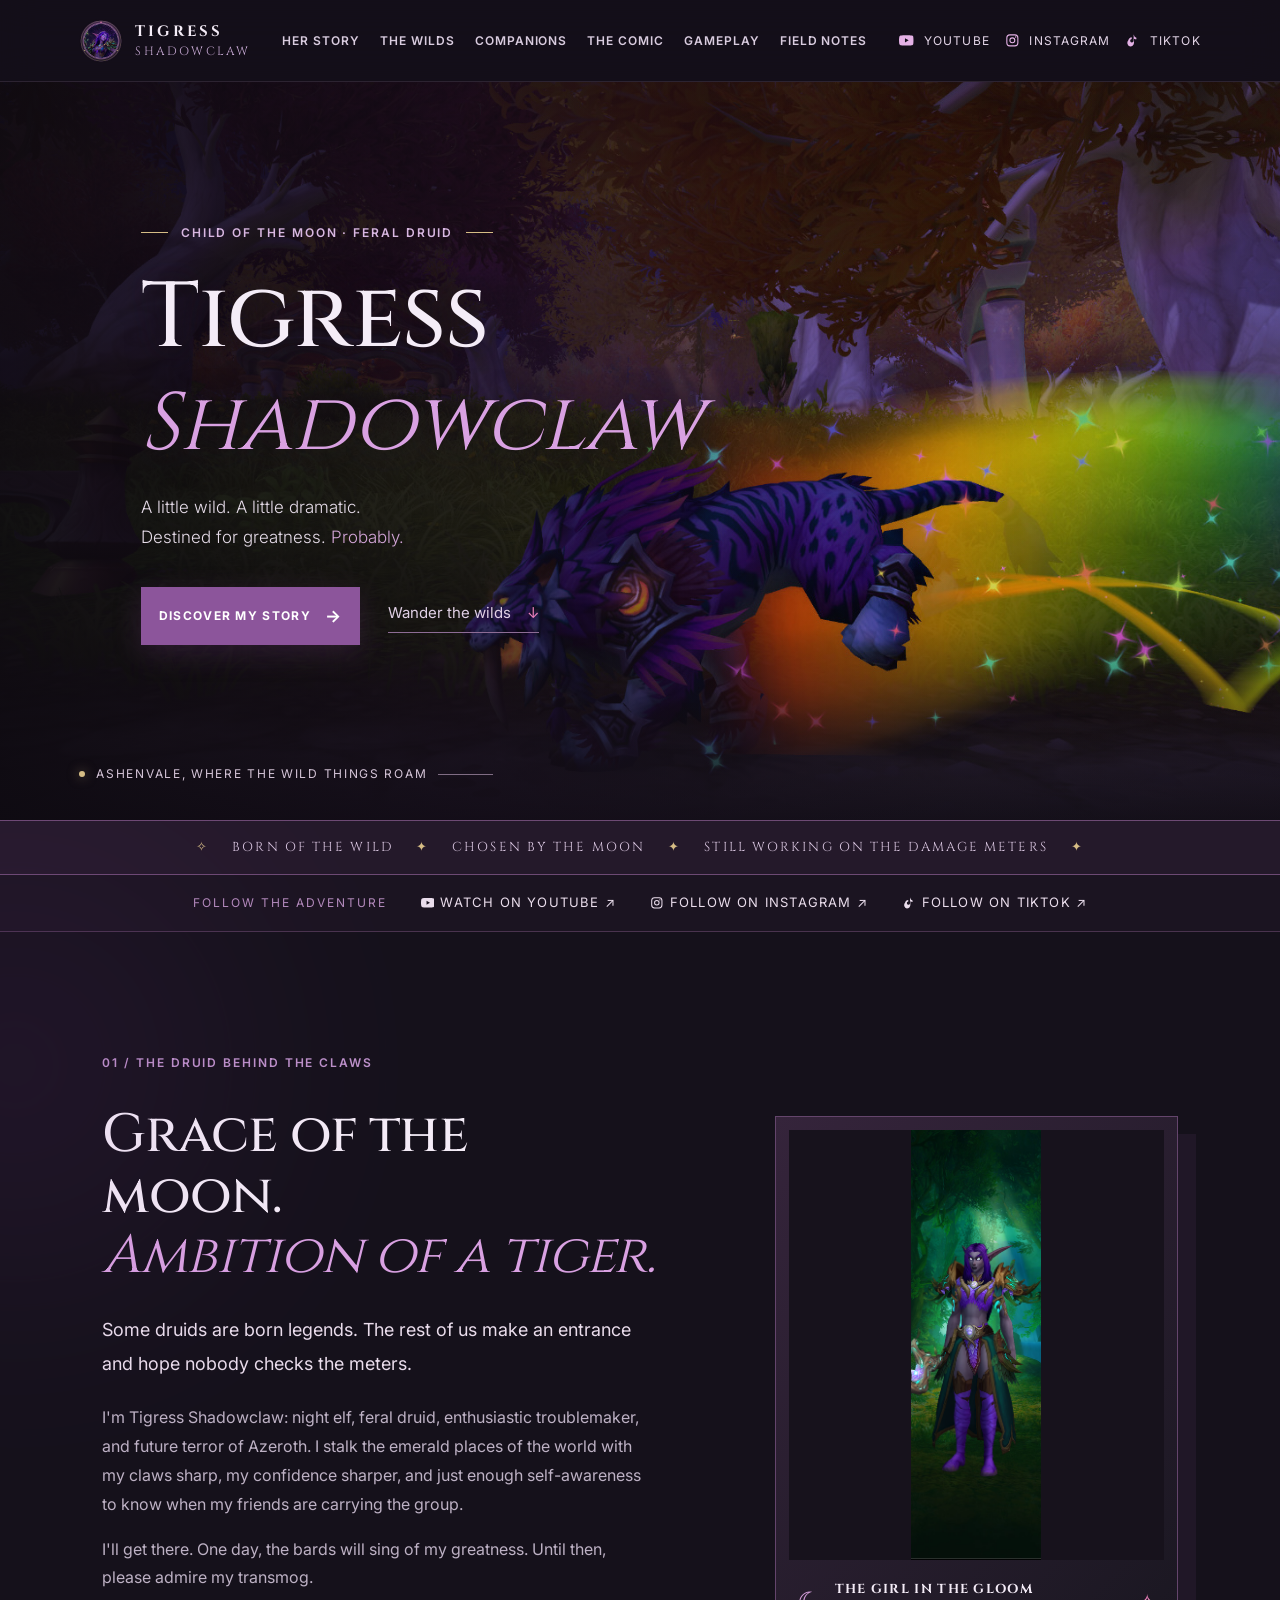
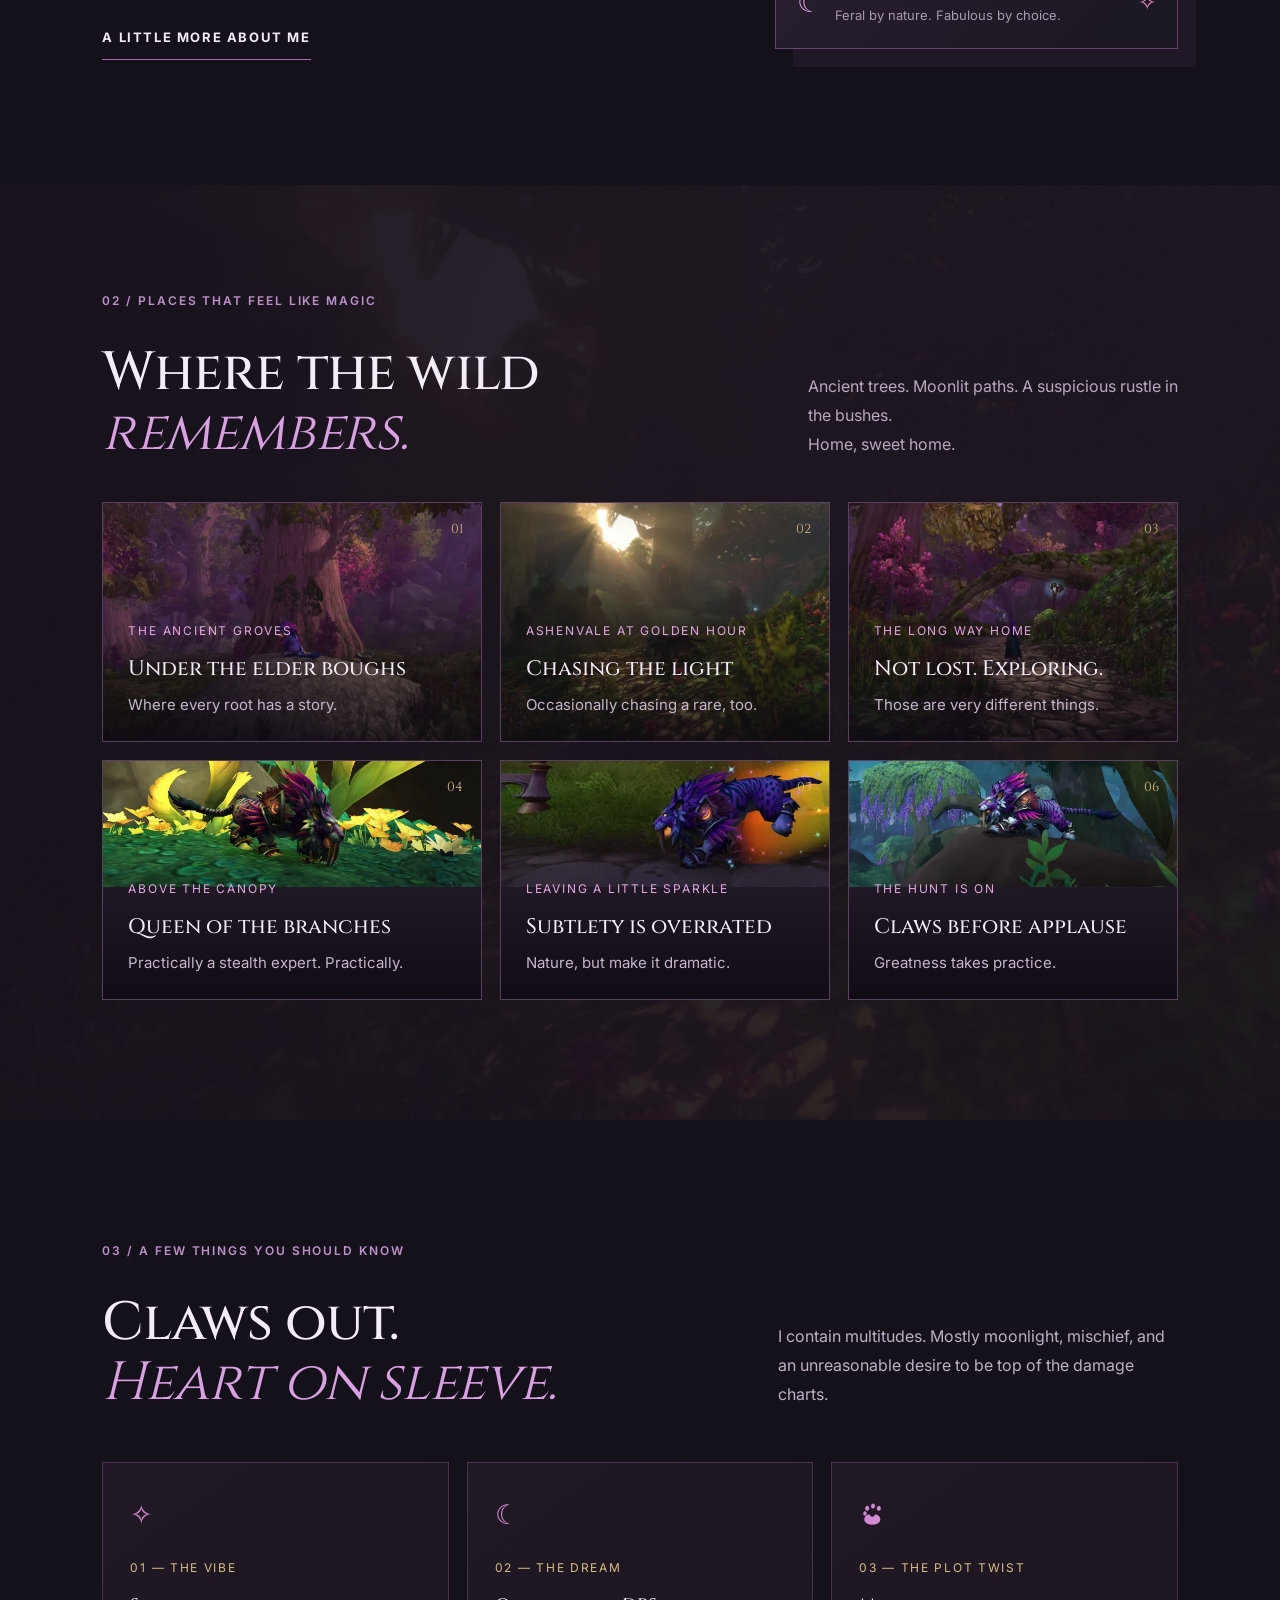
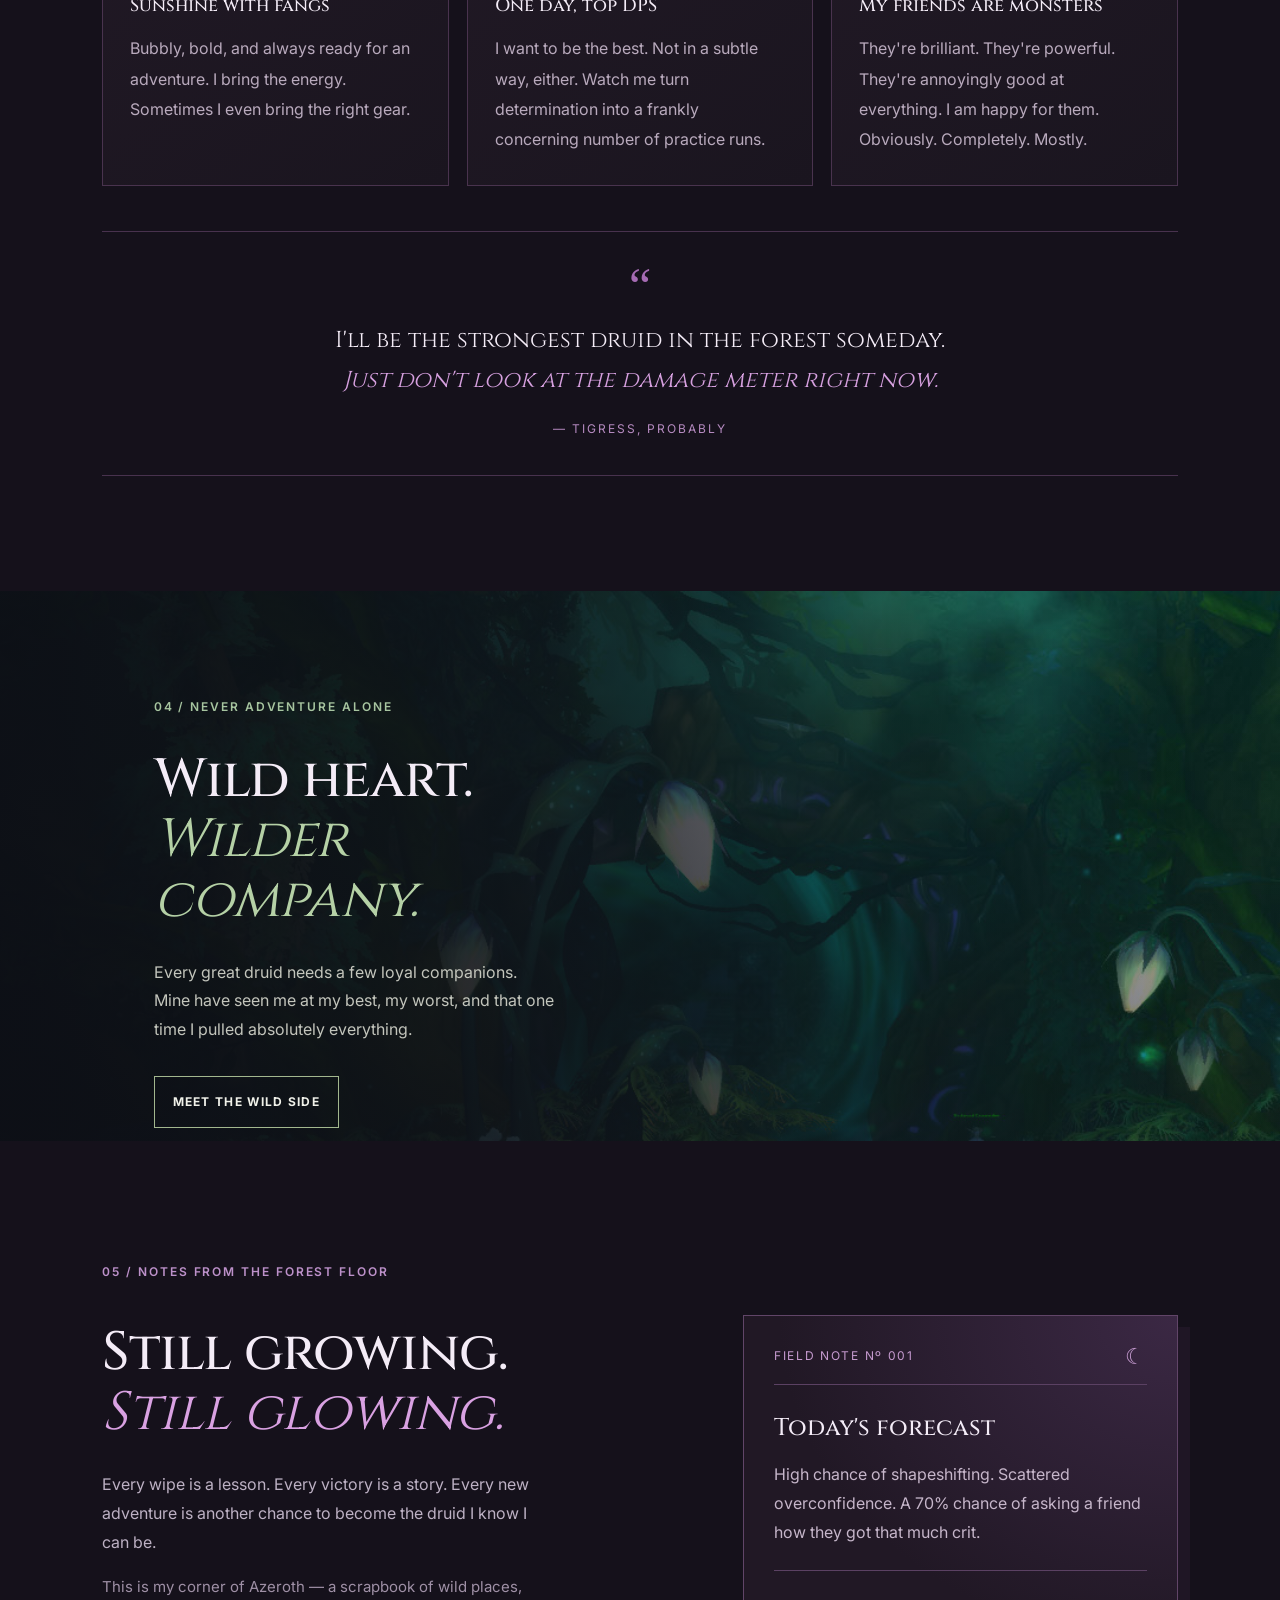
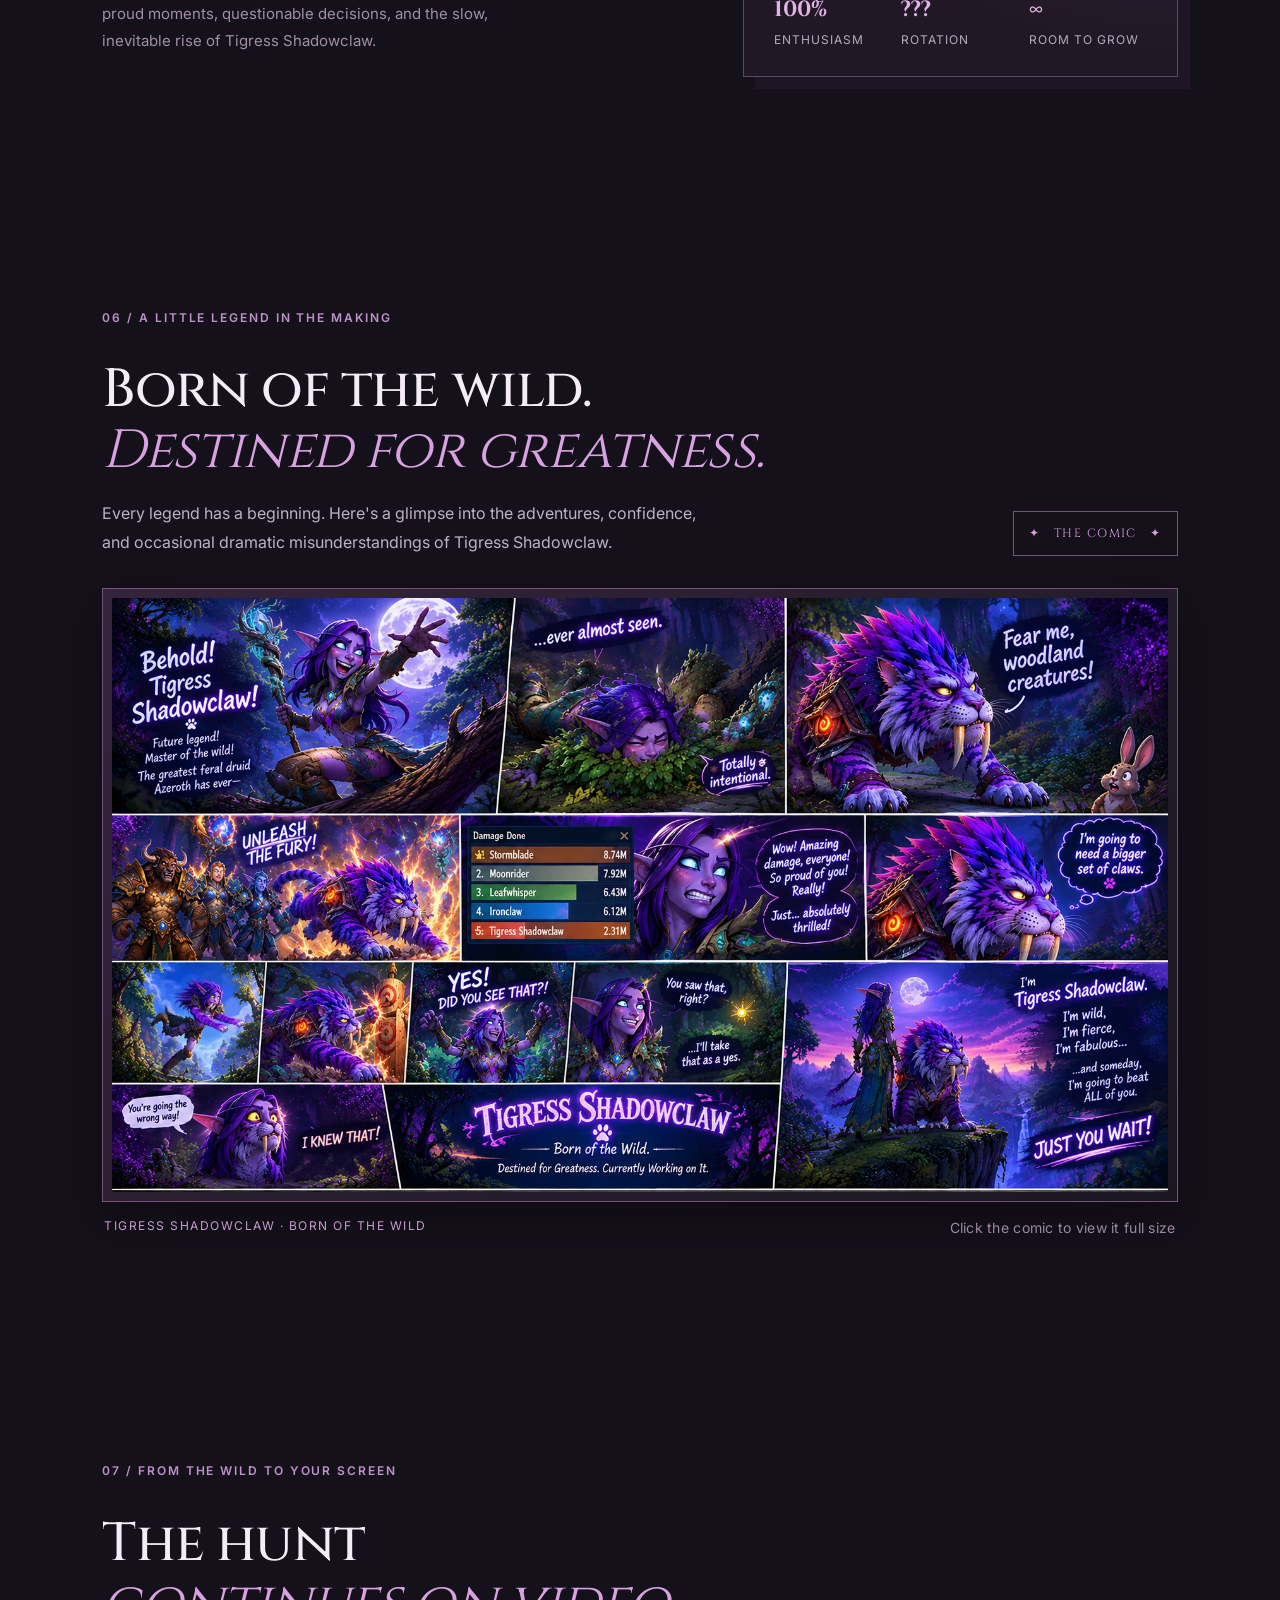
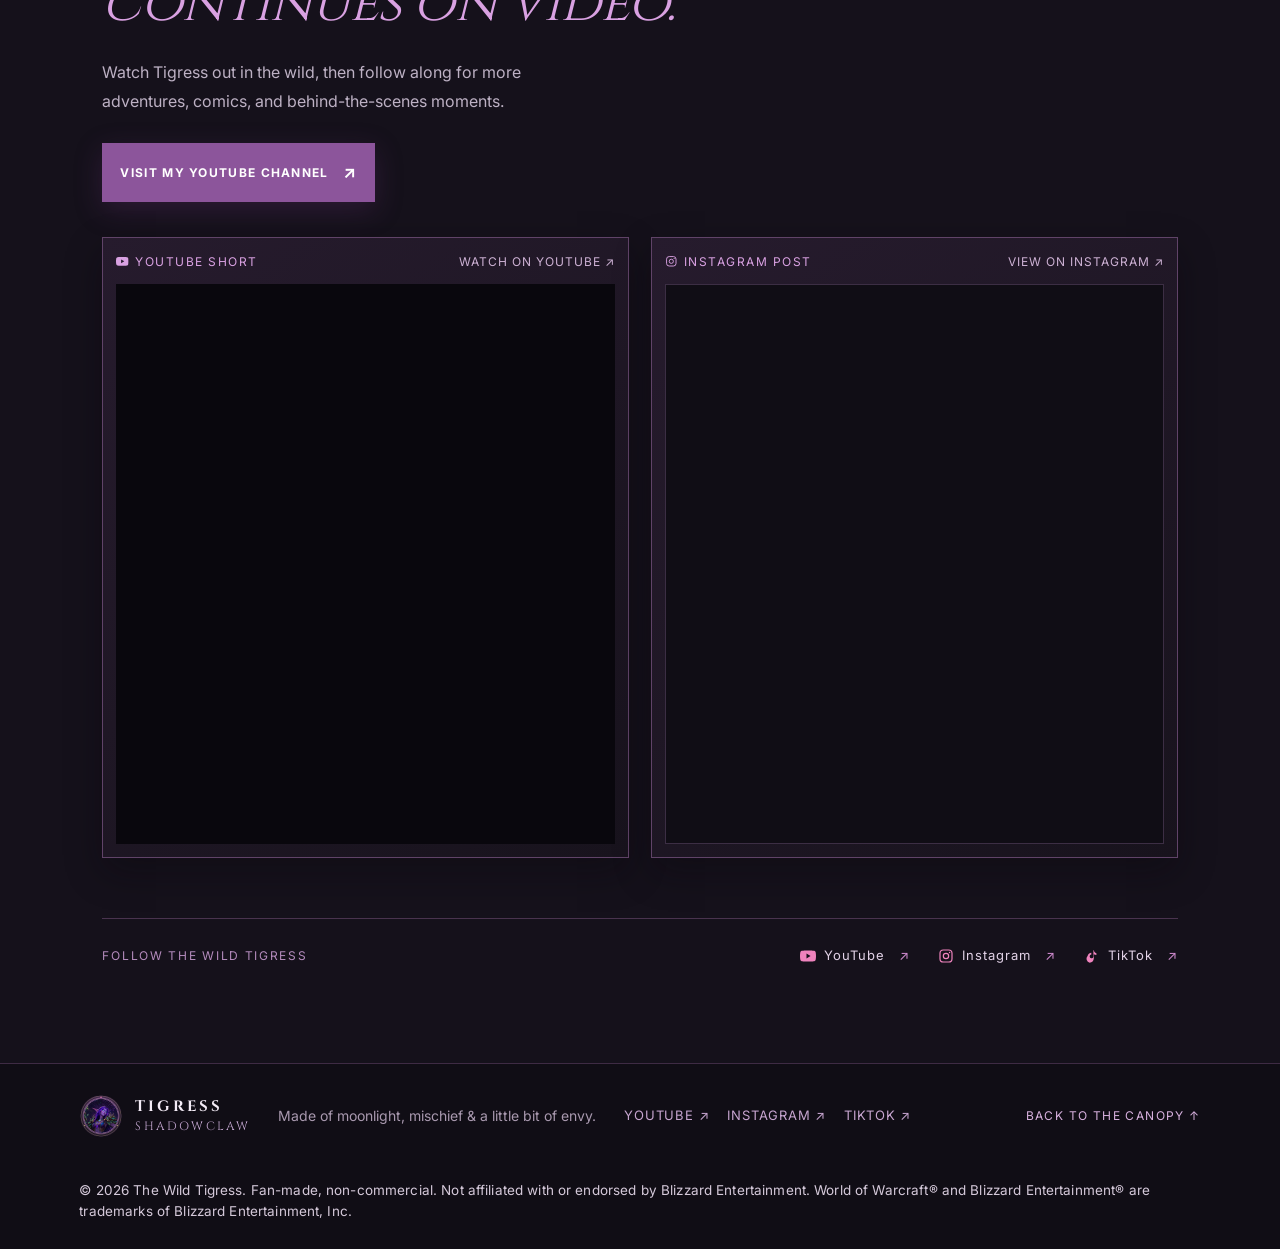
==== commit 5d710d91: "Gallery: keep Tigress visible above captions Co-authored-by: TheWildTigress <TheWildTigress@users.no" ====
--- a/index.html
+++ b/index.html
@@ -86,9 +86,9 @@
       <article class="gallery-card gallery-large"><picture><source srcset="assets/moonlit-grove.webp" type="image/webp"><img src="assets/moonlit-grove.jpg" width="800" height="334" loading="lazy" decoding="async" alt="A quiet purple forest filled with ancient trees"></picture><div class="gallery-overlay"><span>THE ANCIENT GROVES</span><h3>Under the elder boughs</h3><p>Where every root has a story.</p></div><span class="card-number">01</span></article>
       <article class="gallery-card"><picture><source srcset="assets/sunlit-wilds.webp" type="image/webp"><img src="assets/sunlit-wilds.jpg" width="800" height="334" loading="lazy" decoding="async" alt="Golden sunlight falling across a lush forest floor"></picture><div class="gallery-overlay"><span>ASHENVALE AT GOLDEN HOUR</span><h3>Chasing the light</h3><p>Occasionally chasing a rare, too.</p></div><span class="card-number">02</span></article>
       <article class="gallery-card"><picture><source srcset="assets/forest-path.webp" type="image/webp"><img src="assets/forest-path.jpg" width="800" height="334" loading="lazy" decoding="async" alt="A winding stone path through a mystical purple forest"></picture><div class="gallery-overlay"><span>THE LONG WAY HOME</span><h3>Not lost. Exploring.</h3><p>Those are very different things.</p></div><span class="card-number">03</span></article>
-      <article class="gallery-card"><picture><source srcset="assets/golden-grove.webp" type="image/webp"><img src="assets/golden-grove.jpg" width="800" height="450" loading="lazy" decoding="async" alt="Tigress in her purple feral cat form prowling past glowing golden plants"></picture><div class="gallery-overlay"><span>ABOVE THE CANOPY</span><h3>Queen of the branches</h3><p>Practically a stealth expert. Practically.</p></div><span class="card-number">04</span></article>
-      <article class="gallery-card"><picture><source srcset="assets/feral-rainbow-trail.webp" type="image/webp"><img src="assets/feral-rainbow-trail.jpg" width="800" height="334" loading="lazy" decoding="async" alt="Tigress racing through a forest with a trail of magical color"></picture><div class="gallery-overlay"><span>LEAVING A LITTLE SPARKLE</span><h3>Subtlety is overrated</h3><p>Nature, but make it dramatic.</p></div><span class="card-number">05</span></article>
-      <article class="gallery-card"><picture><source srcset="assets/canopy-prowl.webp" type="image/webp"><img src="assets/canopy-prowl.jpg" width="800" height="450" loading="lazy" decoding="async" alt="Tigress prowling along a forest path in her feral form"></picture><div class="gallery-overlay"><span>THE HUNT IS ON</span><h3>Claws before applause</h3><p>Greatness takes practice.</p></div><span class="card-number">06</span></article>
+      <article class="gallery-card show-cat"><picture><source srcset="assets/golden-grove.webp" type="image/webp"><img src="assets/golden-grove.jpg" width="800" height="450" loading="lazy" decoding="async" alt="Tigress in her purple feral cat form prowling past glowing golden plants"></picture><div class="gallery-overlay"><span>ABOVE THE CANOPY</span><h3>Queen of the branches</h3><p>Practically a stealth expert. Practically.</p></div><span class="card-number">04</span></article>
+      <article class="gallery-card show-cat show-cat-trail"><picture><source srcset="assets/feral-rainbow-trail.webp" type="image/webp"><img src="assets/feral-rainbow-trail.jpg" width="800" height="334" loading="lazy" decoding="async" alt="Tigress racing through a forest with a trail of magical color"></picture><div class="gallery-overlay"><span>LEAVING A LITTLE SPARKLE</span><h3>Subtlety is overrated</h3><p>Nature, but make it dramatic.</p></div><span class="card-number">05</span></article>
+      <article class="gallery-card show-cat"><picture><source srcset="assets/canopy-prowl.webp" type="image/webp"><img src="assets/canopy-prowl.jpg" width="800" height="450" loading="lazy" decoding="async" alt="Tigress prowling along a forest path in her feral form"></picture><div class="gallery-overlay"><span>THE HUNT IS ON</span><h3>Claws before applause</h3><p>Greatness takes practice.</p></div><span class="card-number">06</span></article>
     </div>
   </div>
 </section>
--- a/style.css
+++ b/style.css
@@ -28,6 +28,9 @@
 .trait-icon .icon{width:28px;height:28px}
 .social-icon{display:inline-flex;align-items:center;margin-right:2px}
 .social-icon .icon{width:16px;height:16px}
+/* Lift the cat above the caption. The card already shows the full photo height, so the frame itself shifts up and the top is cropped. */
+.gallery-card.show-cat picture{position:absolute;left:0;width:100%;height:100%;bottom:112px}
+.gallery-card.show-cat-trail img{object-position:32% center}
 :focus-visible{outline:2px solid var(--gold);outline-offset:3px}
 .skip-link{position:fixed;left:12px;top:12px;z-index:50;padding:10px 14px;background:#24182c;color:#fff;font-size:14px;font-weight:600;border:1px solid var(--gold)}
 .skip-link:not(:focus):not(:focus-visible){clip:rect(0 0 0 0);width:1px;height:1px;margin:-1px;padding:0;overflow:hidden;white-space:nowrap;border:0}
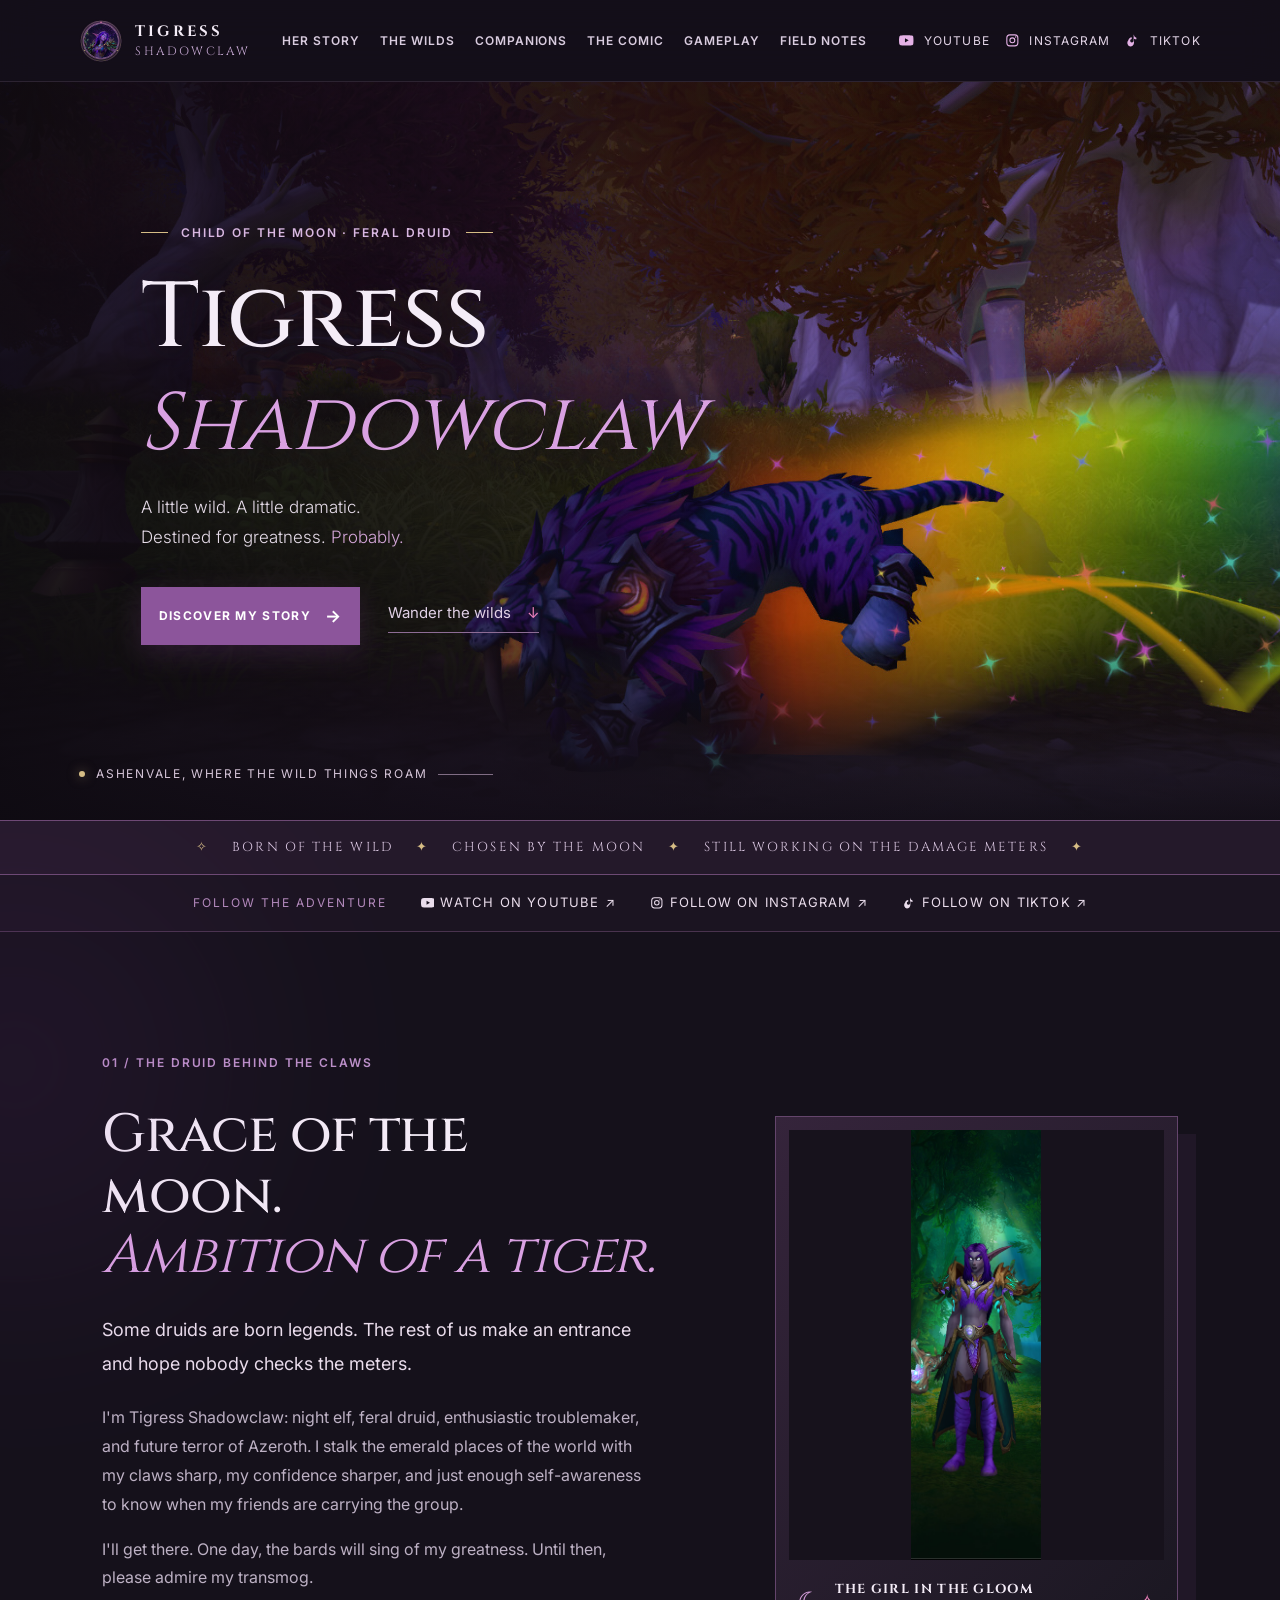
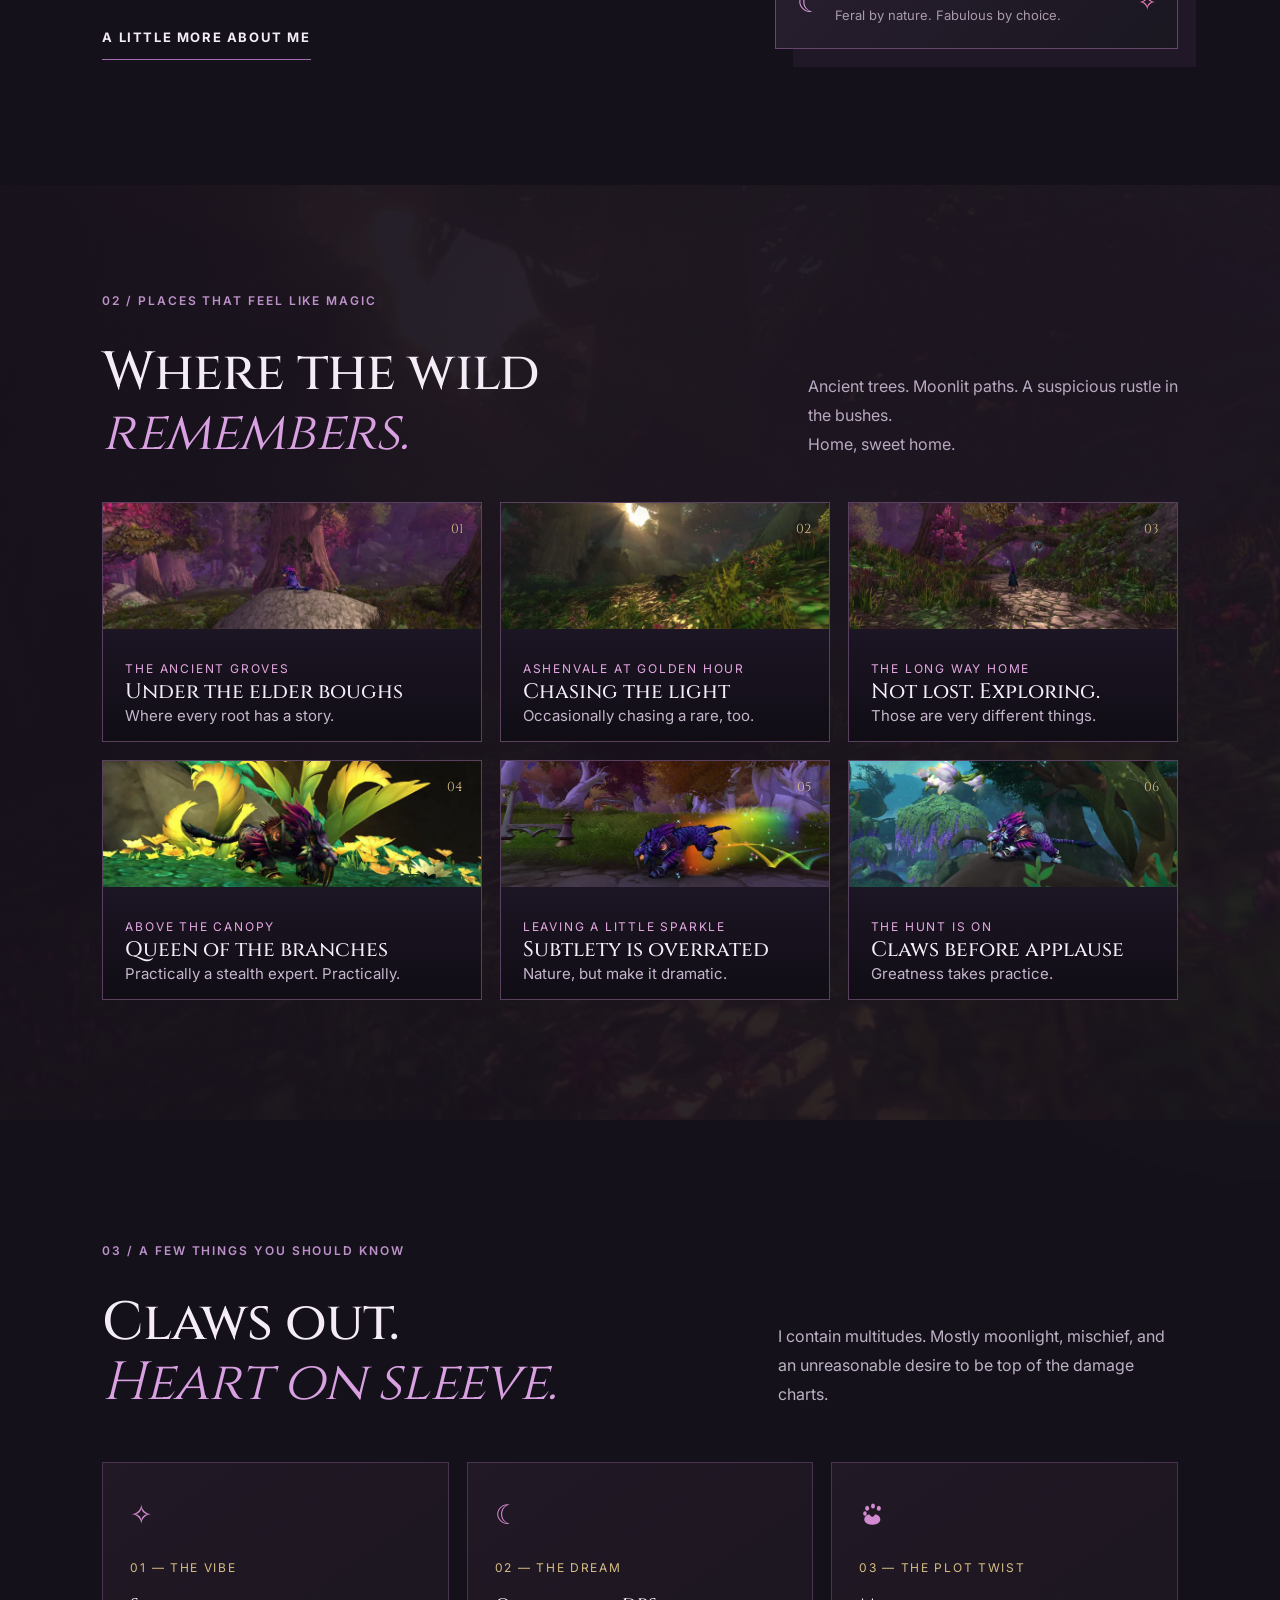
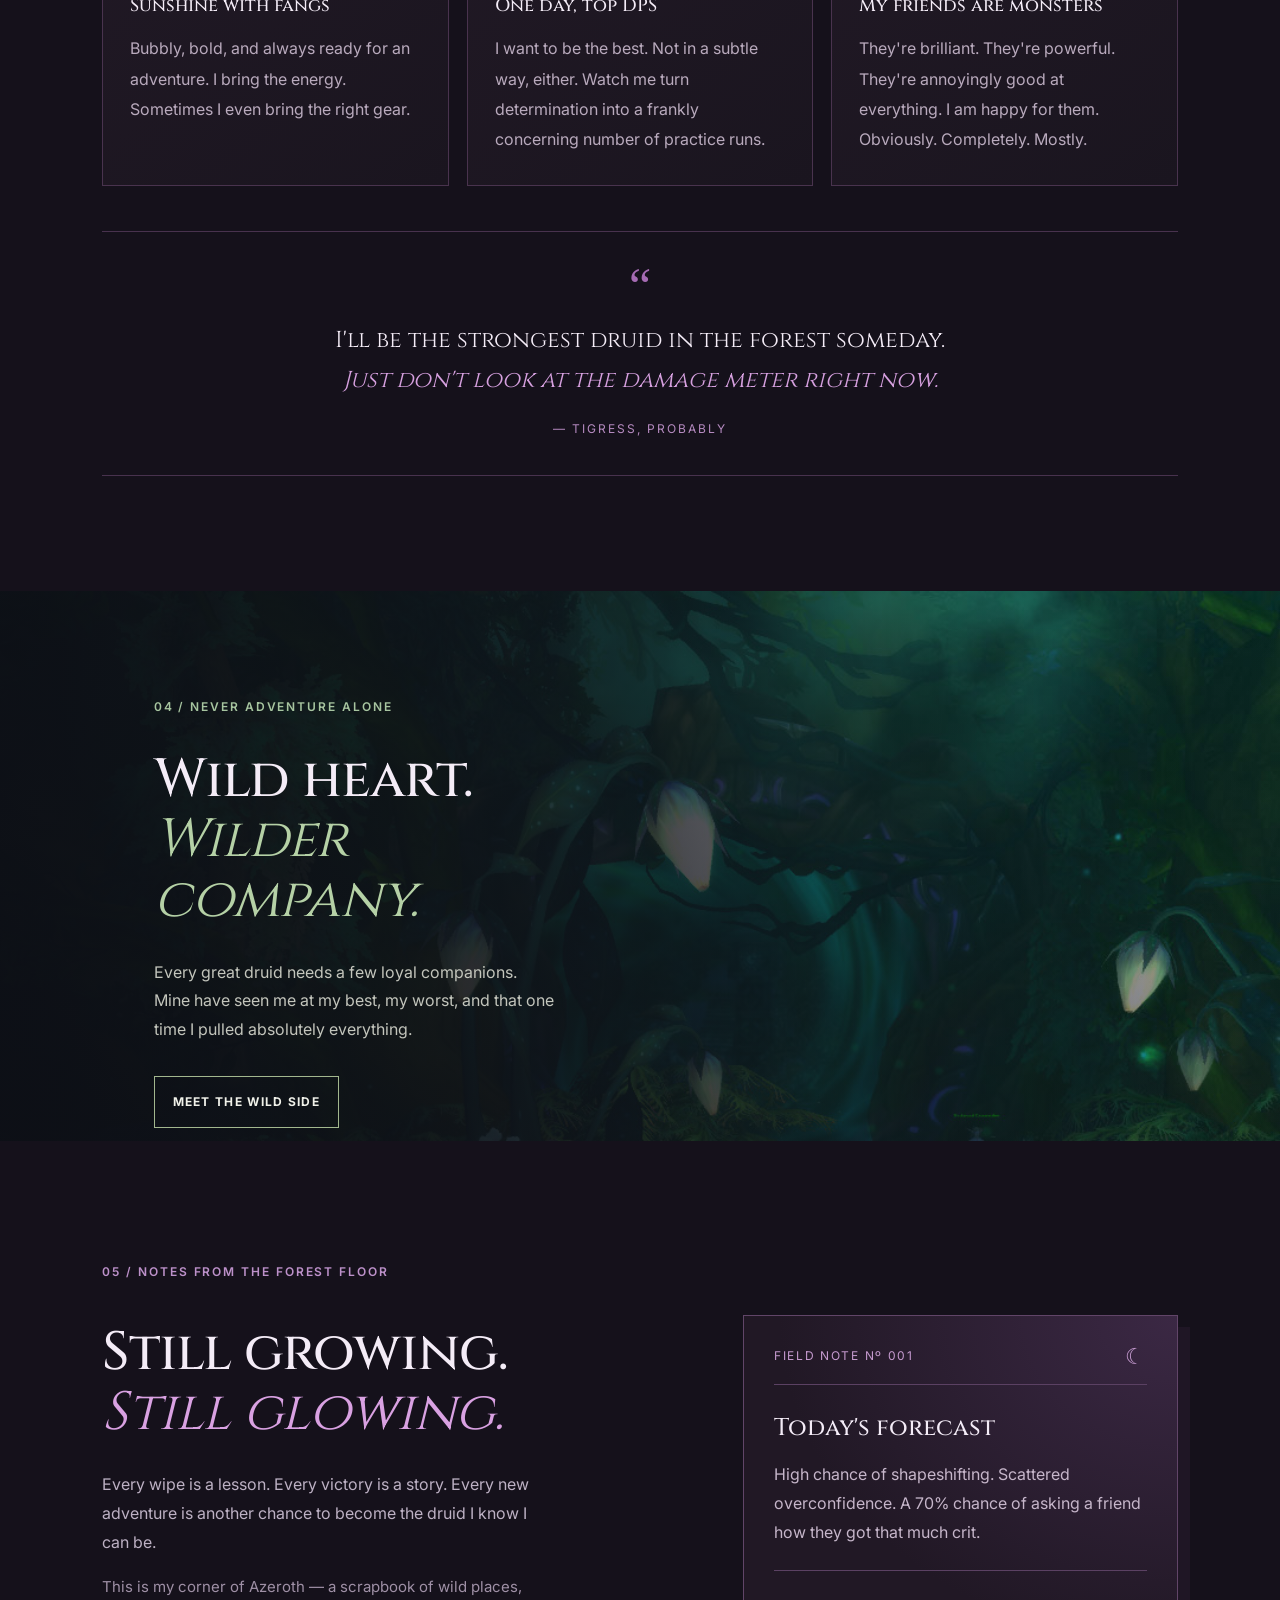
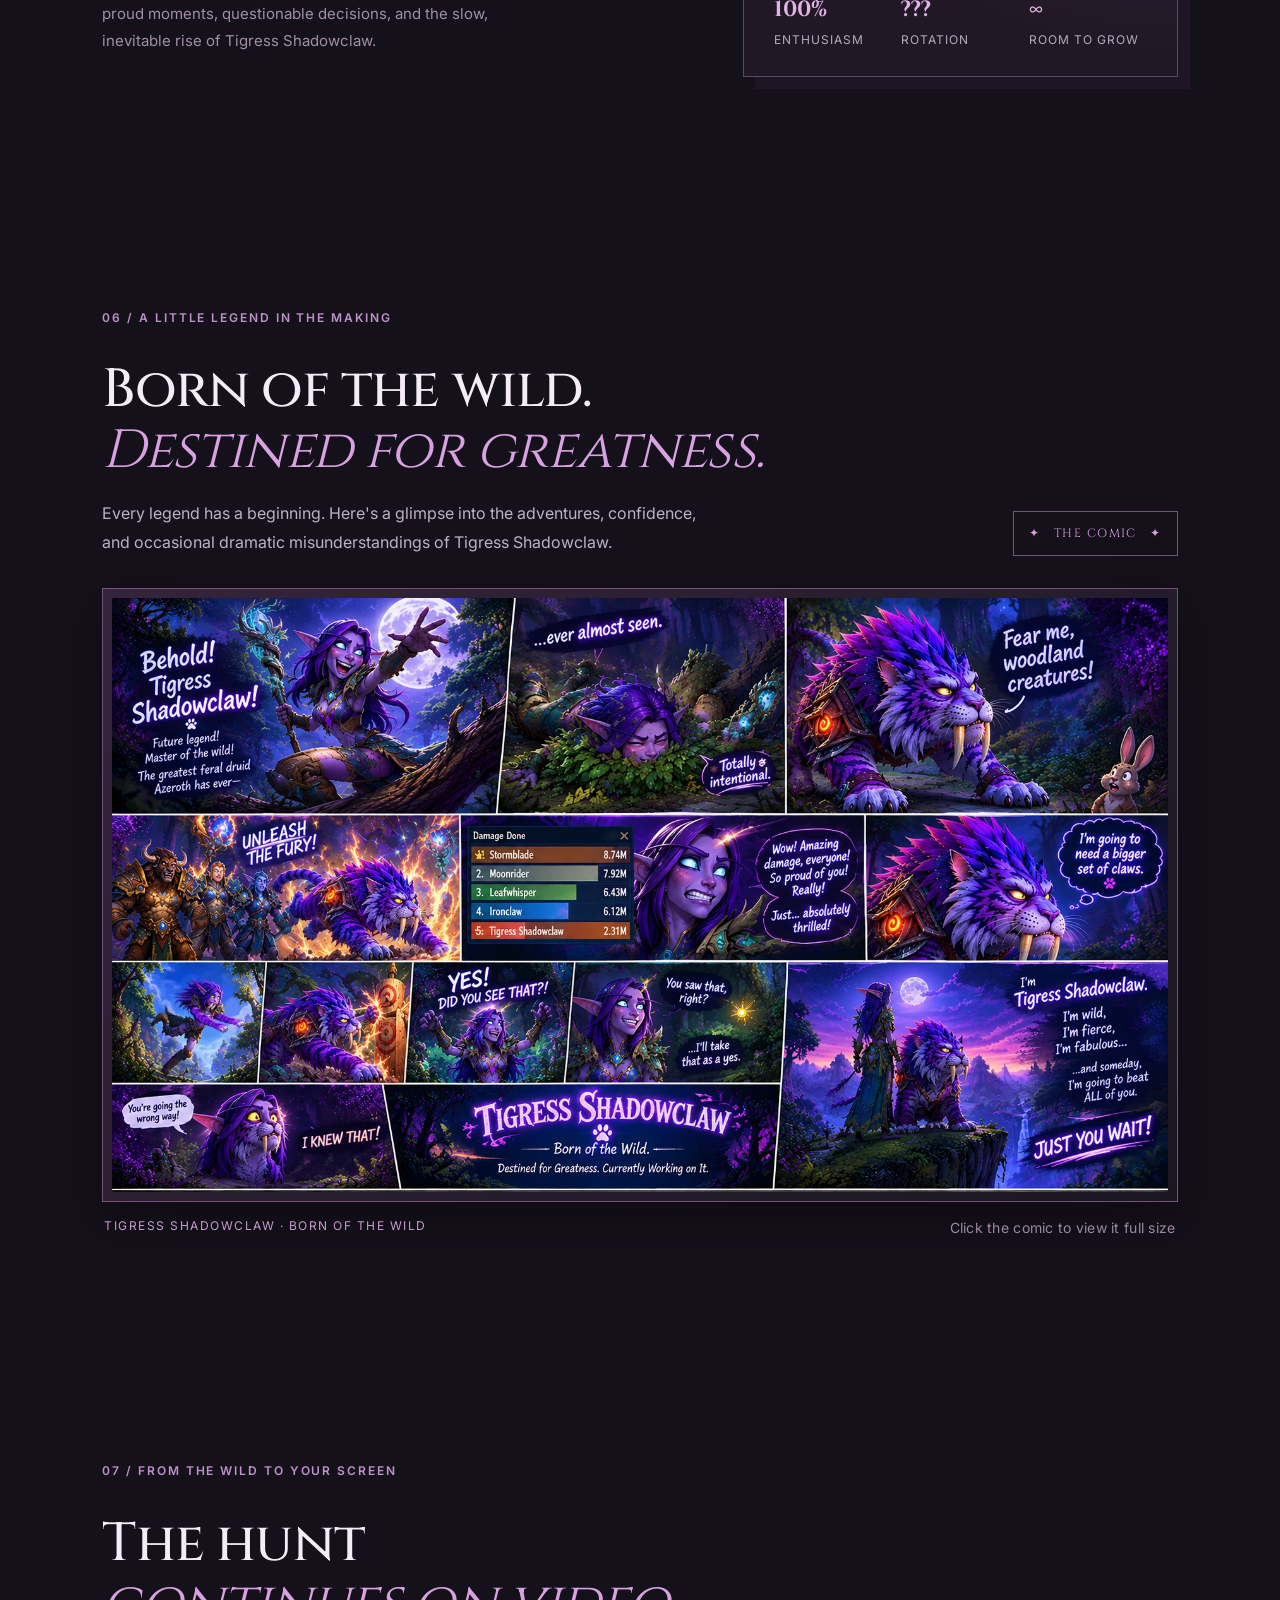
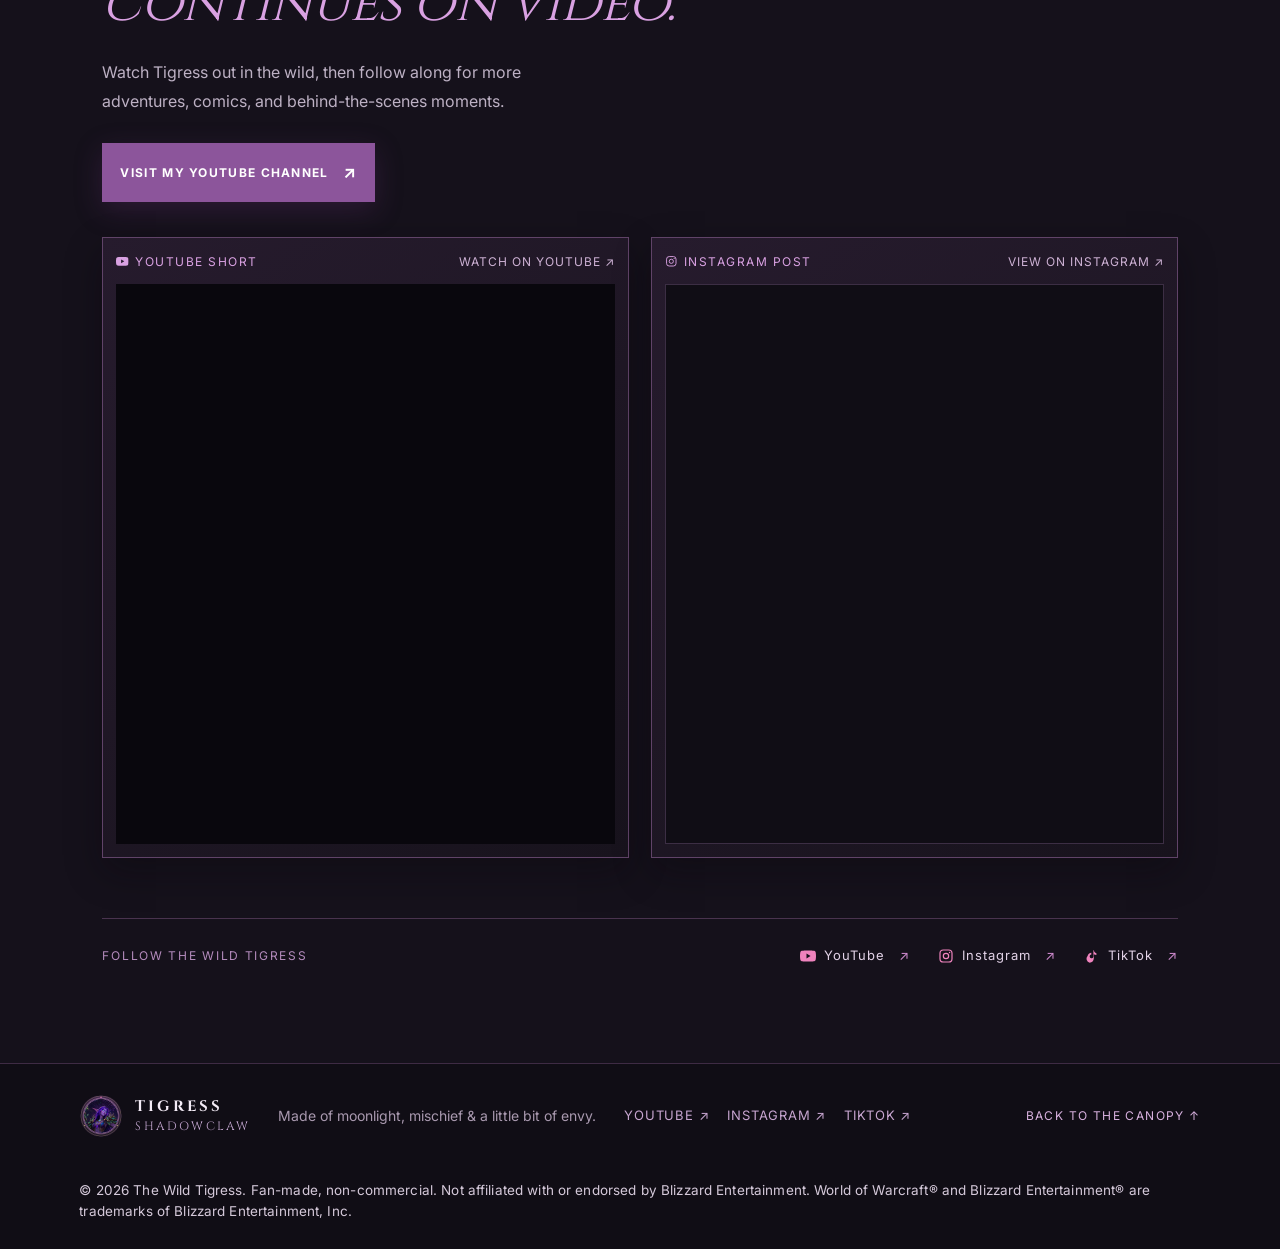
==== commit b45d2051: "Gallery: consistent photo-over-caption cards Co-authored-by: TheWildTigress <TheWildTigress@users.no" ====
--- a/index.html
+++ b/index.html
@@ -86,9 +86,9 @@
       <article class="gallery-card gallery-large"><picture><source srcset="assets/moonlit-grove.webp" type="image/webp"><img src="assets/moonlit-grove.jpg" width="800" height="334" loading="lazy" decoding="async" alt="A quiet purple forest filled with ancient trees"></picture><div class="gallery-overlay"><span>THE ANCIENT GROVES</span><h3>Under the elder boughs</h3><p>Where every root has a story.</p></div><span class="card-number">01</span></article>
       <article class="gallery-card"><picture><source srcset="assets/sunlit-wilds.webp" type="image/webp"><img src="assets/sunlit-wilds.jpg" width="800" height="334" loading="lazy" decoding="async" alt="Golden sunlight falling across a lush forest floor"></picture><div class="gallery-overlay"><span>ASHENVALE AT GOLDEN HOUR</span><h3>Chasing the light</h3><p>Occasionally chasing a rare, too.</p></div><span class="card-number">02</span></article>
       <article class="gallery-card"><picture><source srcset="assets/forest-path.webp" type="image/webp"><img src="assets/forest-path.jpg" width="800" height="334" loading="lazy" decoding="async" alt="A winding stone path through a mystical purple forest"></picture><div class="gallery-overlay"><span>THE LONG WAY HOME</span><h3>Not lost. Exploring.</h3><p>Those are very different things.</p></div><span class="card-number">03</span></article>
-      <article class="gallery-card show-cat"><picture><source srcset="assets/golden-grove.webp" type="image/webp"><img src="assets/golden-grove.jpg" width="800" height="450" loading="lazy" decoding="async" alt="Tigress in her purple feral cat form prowling past glowing golden plants"></picture><div class="gallery-overlay"><span>ABOVE THE CANOPY</span><h3>Queen of the branches</h3><p>Practically a stealth expert. Practically.</p></div><span class="card-number">04</span></article>
-      <article class="gallery-card show-cat show-cat-trail"><picture><source srcset="assets/feral-rainbow-trail.webp" type="image/webp"><img src="assets/feral-rainbow-trail.jpg" width="800" height="334" loading="lazy" decoding="async" alt="Tigress racing through a forest with a trail of magical color"></picture><div class="gallery-overlay"><span>LEAVING A LITTLE SPARKLE</span><h3>Subtlety is overrated</h3><p>Nature, but make it dramatic.</p></div><span class="card-number">05</span></article>
-      <article class="gallery-card show-cat"><picture><source srcset="assets/canopy-prowl.webp" type="image/webp"><img src="assets/canopy-prowl.jpg" width="800" height="450" loading="lazy" decoding="async" alt="Tigress prowling along a forest path in her feral form"></picture><div class="gallery-overlay"><span>THE HUNT IS ON</span><h3>Claws before applause</h3><p>Greatness takes practice.</p></div><span class="card-number">06</span></article>
+      <article class="gallery-card"><picture><source srcset="assets/golden-grove.webp" type="image/webp"><img src="assets/golden-grove.jpg" width="800" height="450" loading="lazy" decoding="async" alt="Tigress in her purple feral cat form prowling past glowing golden plants"></picture><div class="gallery-overlay"><span>ABOVE THE CANOPY</span><h3>Queen of the branches</h3><p>Practically a stealth expert. Practically.</p></div><span class="card-number">04</span></article>
+      <article class="gallery-card"><picture><source srcset="assets/feral-rainbow-trail.webp" type="image/webp"><img src="assets/feral-rainbow-trail.jpg" width="800" height="334" loading="lazy" decoding="async" alt="Tigress racing through a forest with a trail of magical color"></picture><div class="gallery-overlay"><span>LEAVING A LITTLE SPARKLE</span><h3>Subtlety is overrated</h3><p>Nature, but make it dramatic.</p></div><span class="card-number">05</span></article>
+      <article class="gallery-card"><picture><source srcset="assets/canopy-prowl.webp" type="image/webp"><img src="assets/canopy-prowl.jpg" width="800" height="450" loading="lazy" decoding="async" alt="Tigress prowling along a forest path in her feral form"></picture><div class="gallery-overlay"><span>THE HUNT IS ON</span><h3>Claws before applause</h3><p>Greatness takes practice.</p></div><span class="card-number">06</span></article>
     </div>
   </div>
 </section>
--- a/style.css
+++ b/style.css
@@ -1,4 +1,4 @@
-*{box-sizing:border-box} :root{--ink:#f4ecf7;--muted:#bdb1c4;--bg:#15111b;--panel:#201725;--violet:#b875d1;--pink:#ee83bd;--green:#9ebc8d;--gold:#d6bd85;--serif:'Cinzel',Georgia,serif;--sans:'Inter',Arial,sans-serif}html{scroll-behavior:smooth;scroll-padding-top:82px;overflow-x:hidden;overflow-x:clip}body{margin:0;background:var(--bg);color:var(--ink);font-family:var(--sans);font-size:16px;line-height:1.8;overflow-x:hidden;overflow-x:clip}a{color:inherit;text-decoration:none}body{position:relative}.glow-clip{position:absolute;inset:0;overflow:hidden;pointer-events:none}.ambient{position:absolute;width:430px;height:430px;border-radius:50%;filter:blur(130px);opacity:.11;pointer-events:none}.ambient-one{top:850px;left:-200px;background:#8b3fa7}.ambient-two{top:2200px;right:-200px;background:#267d68}.topbar{height:82px;padding:0 6.2%;display:flex;align-items:center;justify-content:space-between;gap:30px;position:sticky;top:0;z-index:20;background:rgba(20,15,25,.93);border-bottom:1px solid rgba(220,185,231,.12);backdrop-filter:blur(18px)}.brand{display:flex;align-items:center;gap:12px;letter-spacing:2px}.brand-mark{display:grid;width:44px;height:44px;flex:none}.brand-mark img{width:44px;height:44px;border-radius:50%;display:block}.brand b,.brand small{display:block;font-family:var(--serif);line-height:1.35}.brand b{font-size:15px;letter-spacing:3px}.brand small{font-size:12px;color:#c5a8d2;letter-spacing:2.2px}.nav{display:flex;gap:20px}.nav a,.top-cta{font-size:12px;letter-spacing:.08em;font-weight:600;color:#d9ccdf;transition:color .2s}.nav a:hover,.top-cta:hover{color:var(--pink)}.top-cta{border:1px solid #75527d;padding:11px 15px}.top-cta span{margin-left:9px;color:var(--pink)}.menu-toggle{display:none;background:none;border:0;color:white;font-size:24px}.hero{height:min(780px,82vh);min-height:600px;position:relative;display:flex;align-items:center;overflow:hidden;background:#1a1820}.hero-video,.hero-shade{position:absolute;inset:0;width:100%;height:100%}.hero-video{object-fit:cover;object-position:center 48%;transform:scale(1.025);background:#15111b}.hero-shade{background:linear-gradient(90deg,rgba(14,10,17,.91) 0%,rgba(19,12,23,.68) 37%,rgba(20,12,22,.16) 74%,rgba(18,12,20,.3) 100%),linear-gradient(0deg,#15111b 0%,transparent 26%,rgba(13,9,17,.12) 75%,rgba(13,9,17,.35) 100%)}.hero-content{position:relative;z-index:1;margin-left:11%;padding:35px 0 70px;max-width:680px}.eyebrow,.section-kicker{font-size:12px;letter-spacing:.16em;color:#d8b7e1;font-weight:600}.eyebrow{display:flex;align-items:center;gap:13px}.eyebrow-line{width:27px;height:1px;background:var(--gold)}h1,h2,h3,p{margin-top:0}h1,h2{font-family:var(--serif);font-weight:500;line-height:1.12;letter-spacing:-.8px}h1{font-size:clamp(48px,7.2vw,94px);margin:24px 0 18px;text-shadow:0 5px 35px #130c19}h1 em,h2 em{font-weight:400;color:#d9a1e2}h1 em{font-size:.88em}.hero-subtitle{font-size:17px;line-height:1.8;color:#e6dce9;font-weight:300}.hero-subtitle span{color:#d4a6d9}.hero-actions{display:flex;align-items:center;gap:28px;margin-top:34px}.button{display:inline-flex;align-items:center;gap:14px;padding:14px 18px;font-size:12px;font-weight:700;letter-spacing:1.3px;transition:transform .2s,background .2s}.button:hover{transform:translateY(-3px)}.button-primary{background:#8c559b;color:white;box-shadow:0 8px 28px #5c2d6955}.button-primary:hover{background:#a56bb1}.button span{font-size:17px}.text-link{font-size:15px;color:#e0d0e5;border-bottom:1px solid #8d6c95;padding-bottom:6px}.text-link span{margin-left:12px;color:var(--pink)}.hero-caption{position:absolute;left:6.2%;bottom:35px;font-size:12px;letter-spacing:1.7px;color:#d5c5d8;display:flex;align-items:center;gap:11px}.caption-dot{width:6px;height:6px;background:var(--gold);border-radius:50%;box-shadow:0 0 12px #d6bd8588}.caption-rule{width:55px;height:1px;background:#806d84}.marquee{padding:15px 16px;background:#24192a;border-top:1px solid #6d4a74;border-bottom:1px solid #6d4a74;text-align:center;font-family:var(--serif);font-size:13px;letter-spacing:2.1px;color:#d8c5df}.marquee span,.marquee i{font-style:normal;color:var(--gold);margin:0 18px}.section-wrap{width:min(1120px,84%);margin:0 auto}.intro{padding-top:120px;padding-bottom:125px}.section-kicker{margin-bottom:32px;color:#bd91ca}.intro-grid{display:grid;grid-template-columns:1.1fr .8fr;align-items:center;gap:11%}.intro h2,.personality h2,.fieldnotes h2,.companion-copy h2,.wilds h2{font-size:clamp(35px,4.2vw,54px);margin-bottom:27px}.intro-copy p{color:var(--muted);max-width:540px;font-size:16px}.intro-copy .lead{font-size:18px;color:#eaddec;line-height:1.9;margin-bottom:22px}.underlined-link{display:inline-block;margin-top:18px;font-size:13px;font-weight:700;letter-spacing:1.6px;border-bottom:1px solid #a46cb0;padding-bottom:9px}.underlined-link span{color:var(--pink);margin-left:15px}.portrait-card{position:relative;padding:13px;border:1px solid #64456c;background:linear-gradient(135deg,#35243b,#1a1721);box-shadow:18px 18px 0 rgba(106,64,113,.13)}.portrait-frame{height:430px;overflow:hidden;background:#17121c;display:flex;justify-content:center}.portrait-frame img{height:100%;width:100%;object-fit:contain;object-position:center top}.portrait-label{display:flex;align-items:center;gap:13px;padding:17px 8px 7px}.moon-symbol{font-size:28px;color:#d9a0df}.portrait-label b,.portrait-label small{display:block}.portrait-label b{font-family:var(--serif);font-size:13px;letter-spacing:1.3px}.portrait-label small{font-size:13px;color:#a99aad;margin-top:3px}.portrait-star{margin-left:auto;color:var(--pink);font-size:22px}.wilds{position:relative;padding:105px 0 120px;background:#1d1722;overflow:hidden}.wilds-backdrop{position:absolute;inset:0;background:linear-gradient(90deg,rgba(23,17,28,.97),rgba(26,18,31,.87)),image-set(url('assets/sunlit-wilds-1600.webp') type('image/webp'),url('assets/sunlit-wilds.jpg') type('image/jpeg')) center/cover;opacity:.95}.wilds-inner{position:relative}.wilds-heading{display:flex;align-items:end;justify-content:space-between;margin-bottom:38px}.wilds-heading h2{margin:0}.wilds-heading p{font-size:16px;color:#b9a9c0;margin:0 0 5px;max-width:370px}.gallery{display:grid;grid-template-columns:1.15fr 1fr 1fr;grid-auto-rows:240px;gap:18px}.gallery-card{position:relative;overflow:hidden;background:#2a2030;border:1px solid #5a405f}.gallery-card picture{display:block;width:100%;height:100%}.gallery-card img{width:100%;height:100%;object-fit:cover;transition:transform .7s;filter:saturate(.85)}.gallery-card:hover img{transform:scale(1.05)}.gallery-card:after{content:"";position:absolute;inset:25% 0 0;background:linear-gradient(0deg,rgba(13,9,17,.9),transparent)}.gallery-overlay{position:absolute;z-index:1;bottom:23px;left:25px}.gallery-overlay span{font-size:12px;letter-spacing:1.8px;color:#e3a8e0}.gallery-overlay h3{font-family:var(--serif);font-weight:500;font-size:21px;margin:7px 0 2px}.gallery-overlay p{font-size:15px;color:#c6b6cc;margin:0}.card-number{position:absolute;right:18px;top:15px;z-index:2;font-family:var(--serif);color:var(--gold);font-size:13px}.personality{padding-top:120px;padding-bottom:115px}.personality-head{display:flex;align-items:end;justify-content:space-between;gap:40px}.personality-head h2{margin-bottom:0}.personality-head p{max-width:400px;color:var(--muted);font-size:16px;margin-bottom:5px}.traits{display:grid;grid-template-columns:repeat(3,1fr);gap:18px;margin-top:48px}.trait{border:1px solid #49334e;background:linear-gradient(145deg,#211925,#1a151f);padding:28px 27px 30px;min-height:260px;transition:border-color .25s,transform .25s}.trait:hover{border-color:#9c6ca8;transform:translateY(-4px)}.trait-icon{font-size:27px;color:#d28bd1;margin-bottom:18px}.trait-num{font-size:12px;letter-spacing:1.7px;color:var(--gold)}.trait h3{font-family:var(--serif);font-size:18px;font-weight:500;margin:11px 0}.trait p{color:#b9aabd;font-size:16px;line-height:1.9;margin:0}.confession{margin-top:45px;padding:34px 20px;text-align:center;border-top:1px solid #48324e;border-bottom:1px solid #48324e;position:relative}.quote-mark{font-family:Georgia,serif;font-size:50px;color:#a66bb4;line-height:.8}.confession p{font-family:var(--serif);font-size:clamp(16px,2.1vw,23px);line-height:1.7;margin:10px 0 13px}.confession p em{color:#d6a0df}.confession-sig{font-size:12px;letter-spacing:2px;color:#b68bc1}.companion-feature{height:550px;position:relative;overflow:hidden;background:#11221f}.companion-feature>img{position:absolute;inset:0;width:100%;height:100%;object-fit:cover;object-position:center 37%}.companion-overlay{position:absolute;inset:0;background:linear-gradient(90deg,rgba(13,15,22,.96),rgba(15,17,24,.82) 43%,rgba(14,18,20,.1) 100%),linear-gradient(0deg,rgba(16,13,20,.45),transparent)}.companion-copy{position:relative;padding:105px 0 0 12%;max-width:620px}.companion-copy .section-kicker{color:#a7c5a0}.companion-copy h2 em{color:#b5d1a6}.companion-copy p{color:#c3c5bc;max-width:400px;font-size:16px}.button-outline{border:1px solid #a2b78e;color:#f0f1e9;margin-top:16px}.button-outline:hover{background:#718d67}.fieldnotes{padding-top:120px;padding-bottom:125px}.fieldnotes-grid{display:grid;grid-template-columns:1fr .85fr;gap:12%;align-items:center}.fieldnotes-grid>div:first-child p{color:var(--muted);font-size:16px;max-width:450px}.fieldnote-small{font-size:15px!important;color:#9f90a6!important}.note-card{border:1px solid #614568;background:radial-gradient(ellipse at top right,#3b2844 0%,#211825 65%);padding:29px 30px 25px;box-shadow:12px 12px 0 rgba(122,71,132,.1)}.note-top{display:flex;justify-content:space-between;font-size:12px;letter-spacing:1.7px;color:#c69bd0;border-bottom:1px solid #5b4163;padding-bottom:17px}.note-top span:last-child{font-size:22px;line-height:1}.note-card h3{font-family:var(--serif);font-weight:500;font-size:24px;margin:22px 0 10px}.note-card p{font-size:16px;color:#c6b6ca}.note-stats{display:grid;grid-template-columns:repeat(3,1fr);border-top:1px solid #5b4163;padding-top:19px;margin-top:23px;gap:10px}.note-stats b,.note-stats small{display:block}.note-stats b{font-family:var(--serif);font-size:22px;color:#e0b3e5}.note-stats small{font-size:12px;letter-spacing:1px;color:#b9a7bf}footer{position:relative;display:flex;align-items:center;gap:28px;padding:30px 6.2% 55px;border-top:1px solid #3e2b44;background:#100d15}footer p{font-size:14px;color:#a999af;margin:0}footer .back-top{margin-left:auto;font-size:12px;letter-spacing:1.4px;color:#d8b1df}.copyright{position:absolute;bottom:14px;left:6.2%;font-size:7px;letter-spacing:1.2px;color:#75687b}@media(max-width:900px){.gallery{grid-template-columns:1fr 1fr;grid-auto-rows:220px}.gallery-large{grid-row:span 2}.topbar{padding:0 4%;gap:15px}.nav{gap:12px}.nav a{font-size:12px}.top-cta{display:none}.section-wrap{width:88%}.hero-content{margin-left:7%}.intro-grid{gap:6%;grid-template-columns:1fr .8fr}.portrait-frame{height:360px}.gallery{grid-template-rows:210px 210px}.companion-copy{padding-left:7%}}@media(max-width:650px){.gallery{grid-template-columns:1fr;grid-auto-rows:240px}.gallery-large{grid-row:auto}.topbar{height:70px}.menu-toggle{display:block;order:3}.nav{display:none;position:absolute;top:69px;left:0;right:0;padding:20px 7%;background:#19121f;border-bottom:1px solid #503657;flex-direction:column;gap:18px}.nav.open{display:flex}.nav a{font-size:15px}.hero{min-height:610px;height:78vh}.hero-content{margin-left:7%;margin-right:6%;padding-bottom:45px}.eyebrow{font-size:12px;letter-spacing:.12em;gap:7px}.eyebrow-line{width:15px}h1{font-size:clamp(48px,13vw,72px)}.hero-subtitle{font-size:16px}.hero-actions{align-items:flex-start;flex-direction:column;gap:20px}.hero-caption{font-size:12px;letter-spacing:.06em;left:5%;bottom:24px}.caption-rule{display:none}.marquee{font-size:12px;letter-spacing:.06em}.marquee span,.marquee i{margin:0 5px}.section-wrap{width:86%}.intro,.personality,.fieldnotes{padding-top:78px;padding-bottom:80px}.intro-grid,.fieldnotes-grid{grid-template-columns:1fr;gap:42px}.intro h2,.personality h2,.fieldnotes h2,.companion-copy h2,.wilds h2{font-size:38px}.portrait-card{max-width:400px;margin:auto;width:100%}.portrait-frame{height:390px}.wilds{padding:78px 0}.wilds-heading,.personality-head{display:block}.wilds-heading p,.personality-head p{margin-top:22px}.gallery{grid-template-columns:1fr;grid-template-rows:280px 240px 240px}.gallery-large{grid-row:auto}.traits{grid-template-columns:1fr;margin-top:30px}.trait{min-height:0}.confession{margin-top:30px;padding:25px 10px}.companion-feature{height:590px}.companion-feature>img{object-position:60% center}.companion-overlay{background:linear-gradient(90deg,rgba(13,15,22,.94),rgba(15,17,24,.63) 80%),linear-gradient(0deg,rgba(16,13,20,.4),transparent)}.companion-copy{padding:80px 7% 0}.note-card{padding:24px 20px}.note-stats{gap:5px}.note-stats small{font-size:12px}footer{padding:28px 7% 60px;flex-wrap:wrap;gap:14px}footer p{order:3;width:100%}footer .back-top{font-size:12px}.copyright{left:7%;right:7%;font-size:6px;line-height:1.5}}@media(prefers-reduced-motion:reduce){html{scroll-behavior:auto}*,*:before,*:after{animation-duration:.01ms!important;animation-iteration-count:1!important;transition-duration:.01ms!important}}
+*{box-sizing:border-box} :root{--ink:#f4ecf7;--muted:#bdb1c4;--bg:#15111b;--panel:#201725;--violet:#b875d1;--pink:#ee83bd;--green:#9ebc8d;--gold:#d6bd85;--serif:'Cinzel',Georgia,serif;--sans:'Inter',Arial,sans-serif}html{scroll-behavior:smooth;scroll-padding-top:82px;overflow-x:hidden;overflow-x:clip}body{margin:0;background:var(--bg);color:var(--ink);font-family:var(--sans);font-size:16px;line-height:1.8;overflow-x:hidden;overflow-x:clip}a{color:inherit;text-decoration:none}body{position:relative}.glow-clip{position:absolute;inset:0;overflow:hidden;pointer-events:none}.ambient{position:absolute;width:430px;height:430px;border-radius:50%;filter:blur(130px);opacity:.11;pointer-events:none}.ambient-one{top:850px;left:-200px;background:#8b3fa7}.ambient-two{top:2200px;right:-200px;background:#267d68}.topbar{height:82px;padding:0 6.2%;display:flex;align-items:center;justify-content:space-between;gap:30px;position:sticky;top:0;z-index:20;background:rgba(20,15,25,.93);border-bottom:1px solid rgba(220,185,231,.12);backdrop-filter:blur(18px)}.brand{display:flex;align-items:center;gap:12px;letter-spacing:2px}.brand-mark{display:grid;width:44px;height:44px;flex:none}.brand-mark img{width:44px;height:44px;border-radius:50%;display:block}.brand b,.brand small{display:block;font-family:var(--serif);line-height:1.35}.brand b{font-size:15px;letter-spacing:3px}.brand small{font-size:12px;color:#c5a8d2;letter-spacing:2.2px}.nav{display:flex;gap:20px}.nav a,.top-cta{font-size:12px;letter-spacing:.08em;font-weight:600;color:#d9ccdf;transition:color .2s}.nav a:hover,.top-cta:hover{color:var(--pink)}.top-cta{border:1px solid #75527d;padding:11px 15px}.top-cta span{margin-left:9px;color:var(--pink)}.menu-toggle{display:none;background:none;border:0;color:white;font-size:24px}.hero{height:min(780px,82vh);min-height:600px;position:relative;display:flex;align-items:center;overflow:hidden;background:#1a1820}.hero-video,.hero-shade{position:absolute;inset:0;width:100%;height:100%}.hero-video{object-fit:cover;object-position:center 48%;transform:scale(1.025);background:#15111b}.hero-shade{background:linear-gradient(90deg,rgba(14,10,17,.91) 0%,rgba(19,12,23,.68) 37%,rgba(20,12,22,.16) 74%,rgba(18,12,20,.3) 100%),linear-gradient(0deg,#15111b 0%,transparent 26%,rgba(13,9,17,.12) 75%,rgba(13,9,17,.35) 100%)}.hero-content{position:relative;z-index:1;margin-left:11%;padding:35px 0 70px;max-width:680px}.eyebrow,.section-kicker{font-size:12px;letter-spacing:.16em;color:#d8b7e1;font-weight:600}.eyebrow{display:flex;align-items:center;gap:13px}.eyebrow-line{width:27px;height:1px;background:var(--gold)}h1,h2,h3,p{margin-top:0}h1,h2{font-family:var(--serif);font-weight:500;line-height:1.12;letter-spacing:-.8px}h1{font-size:clamp(48px,7.2vw,94px);margin:24px 0 18px;text-shadow:0 5px 35px #130c19}h1 em,h2 em{font-weight:400;color:#d9a1e2}h1 em{font-size:.88em}.hero-subtitle{font-size:17px;line-height:1.8;color:#e6dce9;font-weight:300}.hero-subtitle span{color:#d4a6d9}.hero-actions{display:flex;align-items:center;gap:28px;margin-top:34px}.button{display:inline-flex;align-items:center;gap:14px;padding:14px 18px;font-size:12px;font-weight:700;letter-spacing:1.3px;transition:transform .2s,background .2s}.button:hover{transform:translateY(-3px)}.button-primary{background:#8c559b;color:white;box-shadow:0 8px 28px #5c2d6955}.button-primary:hover{background:#a56bb1}.button span{font-size:17px}.text-link{font-size:15px;color:#e0d0e5;border-bottom:1px solid #8d6c95;padding-bottom:6px}.text-link span{margin-left:12px;color:var(--pink)}.hero-caption{position:absolute;left:6.2%;bottom:35px;font-size:12px;letter-spacing:1.7px;color:#d5c5d8;display:flex;align-items:center;gap:11px}.caption-dot{width:6px;height:6px;background:var(--gold);border-radius:50%;box-shadow:0 0 12px #d6bd8588}.caption-rule{width:55px;height:1px;background:#806d84}.marquee{padding:15px 16px;background:#24192a;border-top:1px solid #6d4a74;border-bottom:1px solid #6d4a74;text-align:center;font-family:var(--serif);font-size:13px;letter-spacing:2.1px;color:#d8c5df}.marquee span,.marquee i{font-style:normal;color:var(--gold);margin:0 18px}.section-wrap{width:min(1120px,84%);margin:0 auto}.intro{padding-top:120px;padding-bottom:125px}.section-kicker{margin-bottom:32px;color:#bd91ca}.intro-grid{display:grid;grid-template-columns:1.1fr .8fr;align-items:center;gap:11%}.intro h2,.personality h2,.fieldnotes h2,.companion-copy h2,.wilds h2{font-size:clamp(35px,4.2vw,54px);margin-bottom:27px}.intro-copy p{color:var(--muted);max-width:540px;font-size:16px}.intro-copy .lead{font-size:18px;color:#eaddec;line-height:1.9;margin-bottom:22px}.underlined-link{display:inline-block;margin-top:18px;font-size:13px;font-weight:700;letter-spacing:1.6px;border-bottom:1px solid #a46cb0;padding-bottom:9px}.underlined-link span{color:var(--pink);margin-left:15px}.portrait-card{position:relative;padding:13px;border:1px solid #64456c;background:linear-gradient(135deg,#35243b,#1a1721);box-shadow:18px 18px 0 rgba(106,64,113,.13)}.portrait-frame{height:430px;overflow:hidden;background:#17121c;display:flex;justify-content:center}.portrait-frame img{height:100%;width:100%;object-fit:contain;object-position:center top}.portrait-label{display:flex;align-items:center;gap:13px;padding:17px 8px 7px}.moon-symbol{font-size:28px;color:#d9a0df}.portrait-label b,.portrait-label small{display:block}.portrait-label b{font-family:var(--serif);font-size:13px;letter-spacing:1.3px}.portrait-label small{font-size:13px;color:#a99aad;margin-top:3px}.portrait-star{margin-left:auto;color:var(--pink);font-size:22px}.wilds{position:relative;padding:105px 0 120px;background:#1d1722;overflow:hidden}.wilds-backdrop{position:absolute;inset:0;background:linear-gradient(90deg,rgba(23,17,28,.97),rgba(26,18,31,.87)),image-set(url('assets/sunlit-wilds-1600.webp') type('image/webp'),url('assets/sunlit-wilds.jpg') type('image/jpeg')) center/cover;opacity:.95}.wilds-inner{position:relative}.wilds-heading{display:flex;align-items:end;justify-content:space-between;margin-bottom:38px}.wilds-heading h2{margin:0}.wilds-heading p{font-size:16px;color:#b9a9c0;margin:0 0 5px;max-width:370px}.gallery{display:grid;grid-template-columns:1.15fr 1fr 1fr;grid-auto-rows:240px;gap:18px}.gallery-card{position:relative;overflow:hidden;display:grid;grid-template-rows:minmax(0,8fr) minmax(0,7fr);background:#100d15;border:1px solid #5a405f}.gallery-card picture{display:block;position:relative;min-height:0;height:100%;overflow:hidden}.gallery-card img{position:absolute;inset:0;width:100%;height:100%;object-fit:cover;object-position:center 78%;transition:transform .7s;filter:saturate(.85)}.gallery-card:hover img{transform:scale(1.05)}.gallery-card:nth-child(1) img{object-position:center 48%}.gallery-card:nth-child(2) img{object-position:center 34%}.gallery-card:nth-child(3) img{object-position:center 52%}.gallery-card:nth-child(5) img{object-position:32% 82%}.gallery-overlay{position:relative;z-index:1;min-height:0;display:flex;flex-direction:column;justify-content:flex-end;padding:10px 22px 14px;background:linear-gradient(180deg,#1c1524 0%,#100d15 100%)}.gallery-overlay span{font-size:12px;line-height:1.2;letter-spacing:1.8px;color:#e3a8e0}.gallery-overlay h3{font-family:var(--serif);font-weight:500;font-size:21px;line-height:1.15;margin:4px 0 2px}.gallery-overlay p{font-size:15px;line-height:1.35;color:#c6b6cc;margin:0}.card-number{position:absolute;right:18px;top:15px;z-index:2;font-family:var(--serif);color:var(--gold);font-size:13px}.personality{padding-top:120px;padding-bottom:115px}.personality-head{display:flex;align-items:end;justify-content:space-between;gap:40px}.personality-head h2{margin-bottom:0}.personality-head p{max-width:400px;color:var(--muted);font-size:16px;margin-bottom:5px}.traits{display:grid;grid-template-columns:repeat(3,1fr);gap:18px;margin-top:48px}.trait{border:1px solid #49334e;background:linear-gradient(145deg,#211925,#1a151f);padding:28px 27px 30px;min-height:260px;transition:border-color .25s,transform .25s}.trait:hover{border-color:#9c6ca8;transform:translateY(-4px)}.trait-icon{font-size:27px;color:#d28bd1;margin-bottom:18px}.trait-num{font-size:12px;letter-spacing:1.7px;color:var(--gold)}.trait h3{font-family:var(--serif);font-size:18px;font-weight:500;margin:11px 0}.trait p{color:#b9aabd;font-size:16px;line-height:1.9;margin:0}.confession{margin-top:45px;padding:34px 20px;text-align:center;border-top:1px solid #48324e;border-bottom:1px solid #48324e;position:relative}.quote-mark{font-family:Georgia,serif;font-size:50px;color:#a66bb4;line-height:.8}.confession p{font-family:var(--serif);font-size:clamp(16px,2.1vw,23px);line-height:1.7;margin:10px 0 13px}.confession p em{color:#d6a0df}.confession-sig{font-size:12px;letter-spacing:2px;color:#b68bc1}.companion-feature{height:550px;position:relative;overflow:hidden;background:#11221f}.companion-feature>img{position:absolute;inset:0;width:100%;height:100%;object-fit:cover;object-position:center 37%}.companion-overlay{position:absolute;inset:0;background:linear-gradient(90deg,rgba(13,15,22,.96),rgba(15,17,24,.82) 43%,rgba(14,18,20,.1) 100%),linear-gradient(0deg,rgba(16,13,20,.45),transparent)}.companion-copy{position:relative;padding:105px 0 0 12%;max-width:620px}.companion-copy .section-kicker{color:#a7c5a0}.companion-copy h2 em{color:#b5d1a6}.companion-copy p{color:#c3c5bc;max-width:400px;font-size:16px}.button-outline{border:1px solid #a2b78e;color:#f0f1e9;margin-top:16px}.button-outline:hover{background:#718d67}.fieldnotes{padding-top:120px;padding-bottom:125px}.fieldnotes-grid{display:grid;grid-template-columns:1fr .85fr;gap:12%;align-items:center}.fieldnotes-grid>div:first-child p{color:var(--muted);font-size:16px;max-width:450px}.fieldnote-small{font-size:15px!important;color:#9f90a6!important}.note-card{border:1px solid #614568;background:radial-gradient(ellipse at top right,#3b2844 0%,#211825 65%);padding:29px 30px 25px;box-shadow:12px 12px 0 rgba(122,71,132,.1)}.note-top{display:flex;justify-content:space-between;font-size:12px;letter-spacing:1.7px;color:#c69bd0;border-bottom:1px solid #5b4163;padding-bottom:17px}.note-top span:last-child{font-size:22px;line-height:1}.note-card h3{font-family:var(--serif);font-weight:500;font-size:24px;margin:22px 0 10px}.note-card p{font-size:16px;color:#c6b6ca}.note-stats{display:grid;grid-template-columns:repeat(3,1fr);border-top:1px solid #5b4163;padding-top:19px;margin-top:23px;gap:10px}.note-stats b,.note-stats small{display:block}.note-stats b{font-family:var(--serif);font-size:22px;color:#e0b3e5}.note-stats small{font-size:12px;letter-spacing:1px;color:#b9a7bf}footer{position:relative;display:flex;align-items:center;gap:28px;padding:30px 6.2% 55px;border-top:1px solid #3e2b44;background:#100d15}footer p{font-size:14px;color:#a999af;margin:0}footer .back-top{margin-left:auto;font-size:12px;letter-spacing:1.4px;color:#d8b1df}.copyright{position:absolute;bottom:14px;left:6.2%;font-size:7px;letter-spacing:1.2px;color:#75687b}@media(max-width:900px){.gallery{grid-template-columns:1fr 1fr;grid-auto-rows:220px}.gallery-large{grid-row:span 2}.topbar{padding:0 4%;gap:15px}.nav{gap:12px}.nav a{font-size:12px}.top-cta{display:none}.section-wrap{width:88%}.hero-content{margin-left:7%}.intro-grid{gap:6%;grid-template-columns:1fr .8fr}.portrait-frame{height:360px}.gallery{grid-template-rows:210px 210px}.companion-copy{padding-left:7%}}@media(max-width:650px){.gallery{grid-template-columns:1fr;grid-auto-rows:240px}.gallery-large{grid-row:auto}.topbar{height:70px}.menu-toggle{display:block;order:3}.nav{display:none;position:absolute;top:69px;left:0;right:0;padding:20px 7%;background:#19121f;border-bottom:1px solid #503657;flex-direction:column;gap:18px}.nav.open{display:flex}.nav a{font-size:15px}.hero{min-height:610px;height:78vh}.hero-content{margin-left:7%;margin-right:6%;padding-bottom:45px}.eyebrow{font-size:12px;letter-spacing:.12em;gap:7px}.eyebrow-line{width:15px}h1{font-size:clamp(48px,13vw,72px)}.hero-subtitle{font-size:16px}.hero-actions{align-items:flex-start;flex-direction:column;gap:20px}.hero-caption{font-size:12px;letter-spacing:.06em;left:5%;bottom:24px}.caption-rule{display:none}.marquee{font-size:12px;letter-spacing:.06em}.marquee span,.marquee i{margin:0 5px}.section-wrap{width:86%}.intro,.personality,.fieldnotes{padding-top:78px;padding-bottom:80px}.intro-grid,.fieldnotes-grid{grid-template-columns:1fr;gap:42px}.intro h2,.personality h2,.fieldnotes h2,.companion-copy h2,.wilds h2{font-size:38px}.portrait-card{max-width:400px;margin:auto;width:100%}.portrait-frame{height:390px}.wilds{padding:78px 0}.wilds-heading,.personality-head{display:block}.wilds-heading p,.personality-head p{margin-top:22px}.gallery{grid-template-columns:1fr;grid-template-rows:280px 240px 240px}.gallery-large{grid-row:auto}.traits{grid-template-columns:1fr;margin-top:30px}.trait{min-height:0}.confession{margin-top:30px;padding:25px 10px}.companion-feature{height:590px}.companion-feature>img{object-position:60% center}.companion-overlay{background:linear-gradient(90deg,rgba(13,15,22,.94),rgba(15,17,24,.63) 80%),linear-gradient(0deg,rgba(16,13,20,.4),transparent)}.companion-copy{padding:80px 7% 0}.note-card{padding:24px 20px}.note-stats{gap:5px}.note-stats small{font-size:12px}footer{padding:28px 7% 60px;flex-wrap:wrap;gap:14px}footer p{order:3;width:100%}footer .back-top{font-size:12px}.copyright{left:7%;right:7%;font-size:6px;line-height:1.5}}@media(prefers-reduced-motion:reduce){html{scroll-behavior:auto}*,*:before,*:after{animation-duration:.01ms!important;animation-iteration-count:1!important;transition-duration:.01ms!important}}
 .gameplay{padding-top:110px;padding-bottom:95px}.gameplay-grid{display:grid;grid-template-columns:1fr .9fr;gap:10%;align-items:center}.gameplay-copy h2{font-family:var(--serif);font-size:clamp(35px,4.2vw,54px);font-weight:500;line-height:1.12;letter-spacing:-.8px;margin:0 0 24px}.gameplay-copy h2 em{font-weight:400;color:#d9a1e2}.gameplay-copy p{color:var(--muted);font-size:16px;max-width:460px;margin-bottom:27px}.social-strip{display:flex;align-items:center;gap:28px;border-top:1px solid #49334e;margin-top:60px;padding-top:25px}.social-label{font-size:12px;letter-spacing:1.7px;color:#b48bbd;margin-right:auto}.social-strip>a,.footer-social a{font-size:13px;letter-spacing:1px;color:#e2d2e7;transition:color .2s}.social-strip>a:hover,.footer-social a:hover{color:var(--pink)}.social-icon{color:var(--pink);font-size:15px;margin-right:7px}.social-arrow{color:#d08bd0;margin-left:8px}.footer-social{display:flex;gap:18px}.footer-social a{font-size:13px;letter-spacing:.06em;color:#c7a5d0}
 @media(max-width:900px){.gameplay-grid{gap:6%}.social-strip{gap:18px}}
 @media(max-width:650px){.gameplay{padding-top:78px;padding-bottom:70px}.gameplay-grid{grid-template-columns:1fr;gap:35px}.social-strip{align-items:flex-start;flex-wrap:wrap;gap:15px 20px;margin-top:38px}.social-label{width:100%;margin:0}.footer-social{order:4;width:100%}}
@@ -29,8 +29,6 @@
 .social-icon{display:inline-flex;align-items:center;margin-right:2px}
 .social-icon .icon{width:16px;height:16px}
 /* Lift the cat above the caption. The card already shows the full photo height, so the frame itself shifts up and the top is cropped. */
-.gallery-card.show-cat picture{position:absolute;left:0;width:100%;height:100%;bottom:112px}
-.gallery-card.show-cat-trail img{object-position:32% center}
 :focus-visible{outline:2px solid var(--gold);outline-offset:3px}
 .skip-link{position:fixed;left:12px;top:12px;z-index:50;padding:10px 14px;background:#24182c;color:#fff;font-size:14px;font-weight:600;border:1px solid var(--gold)}
 .skip-link:not(:focus):not(:focus-visible){clip:rect(0 0 0 0);width:1px;height:1px;margin:-1px;padding:0;overflow:hidden;white-space:nowrap;border:0}
